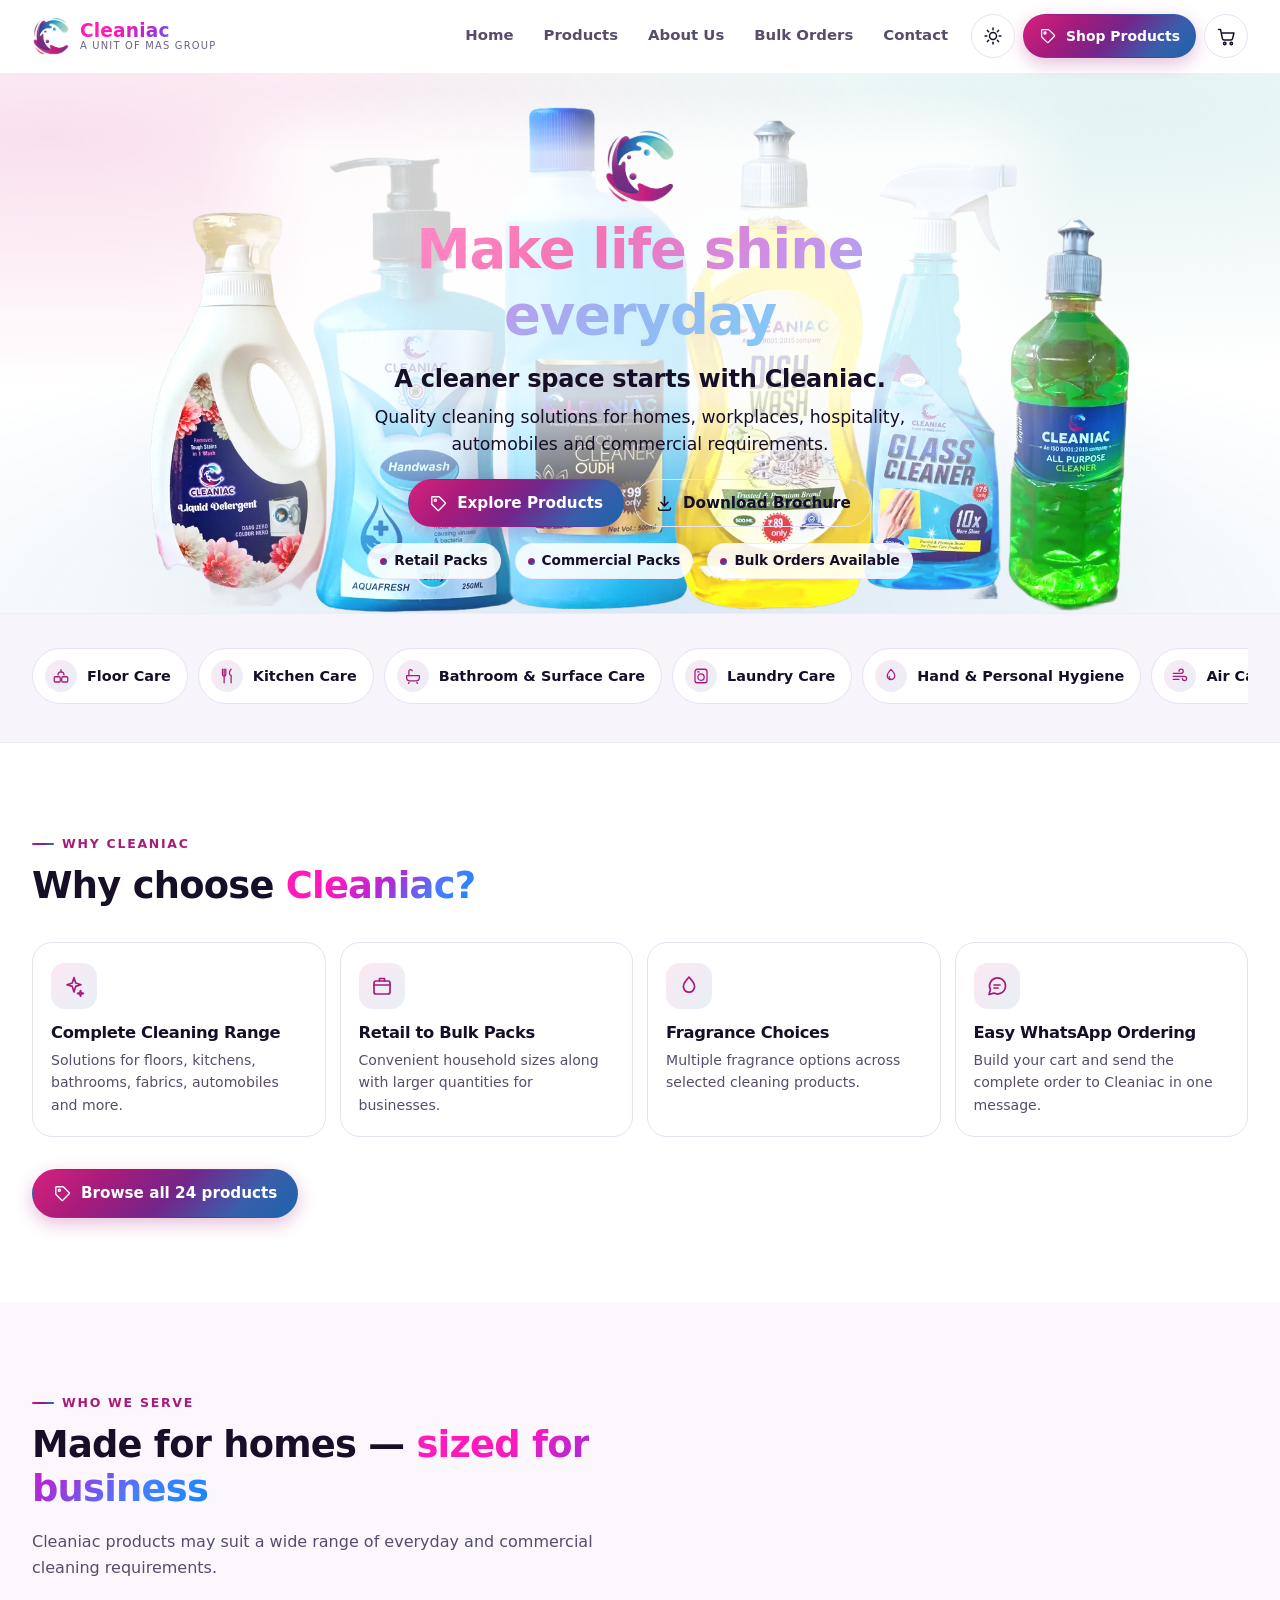
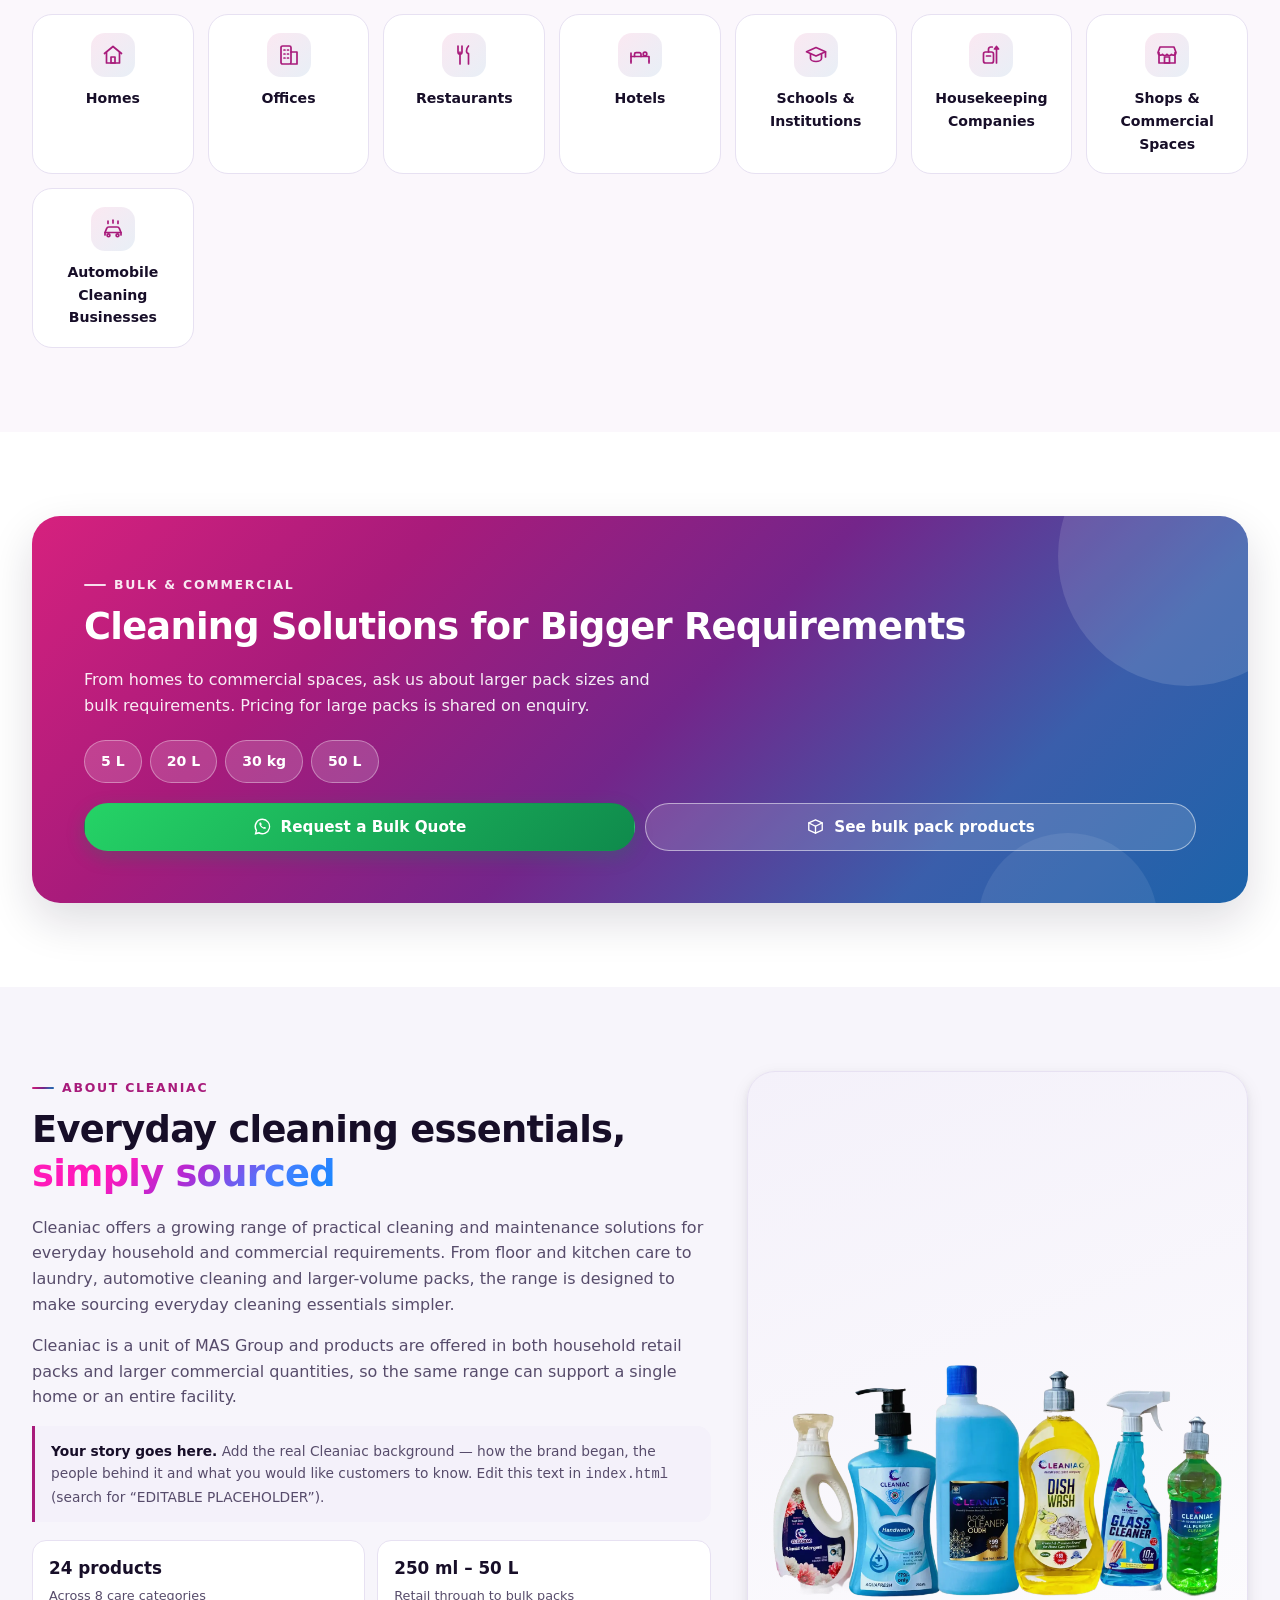
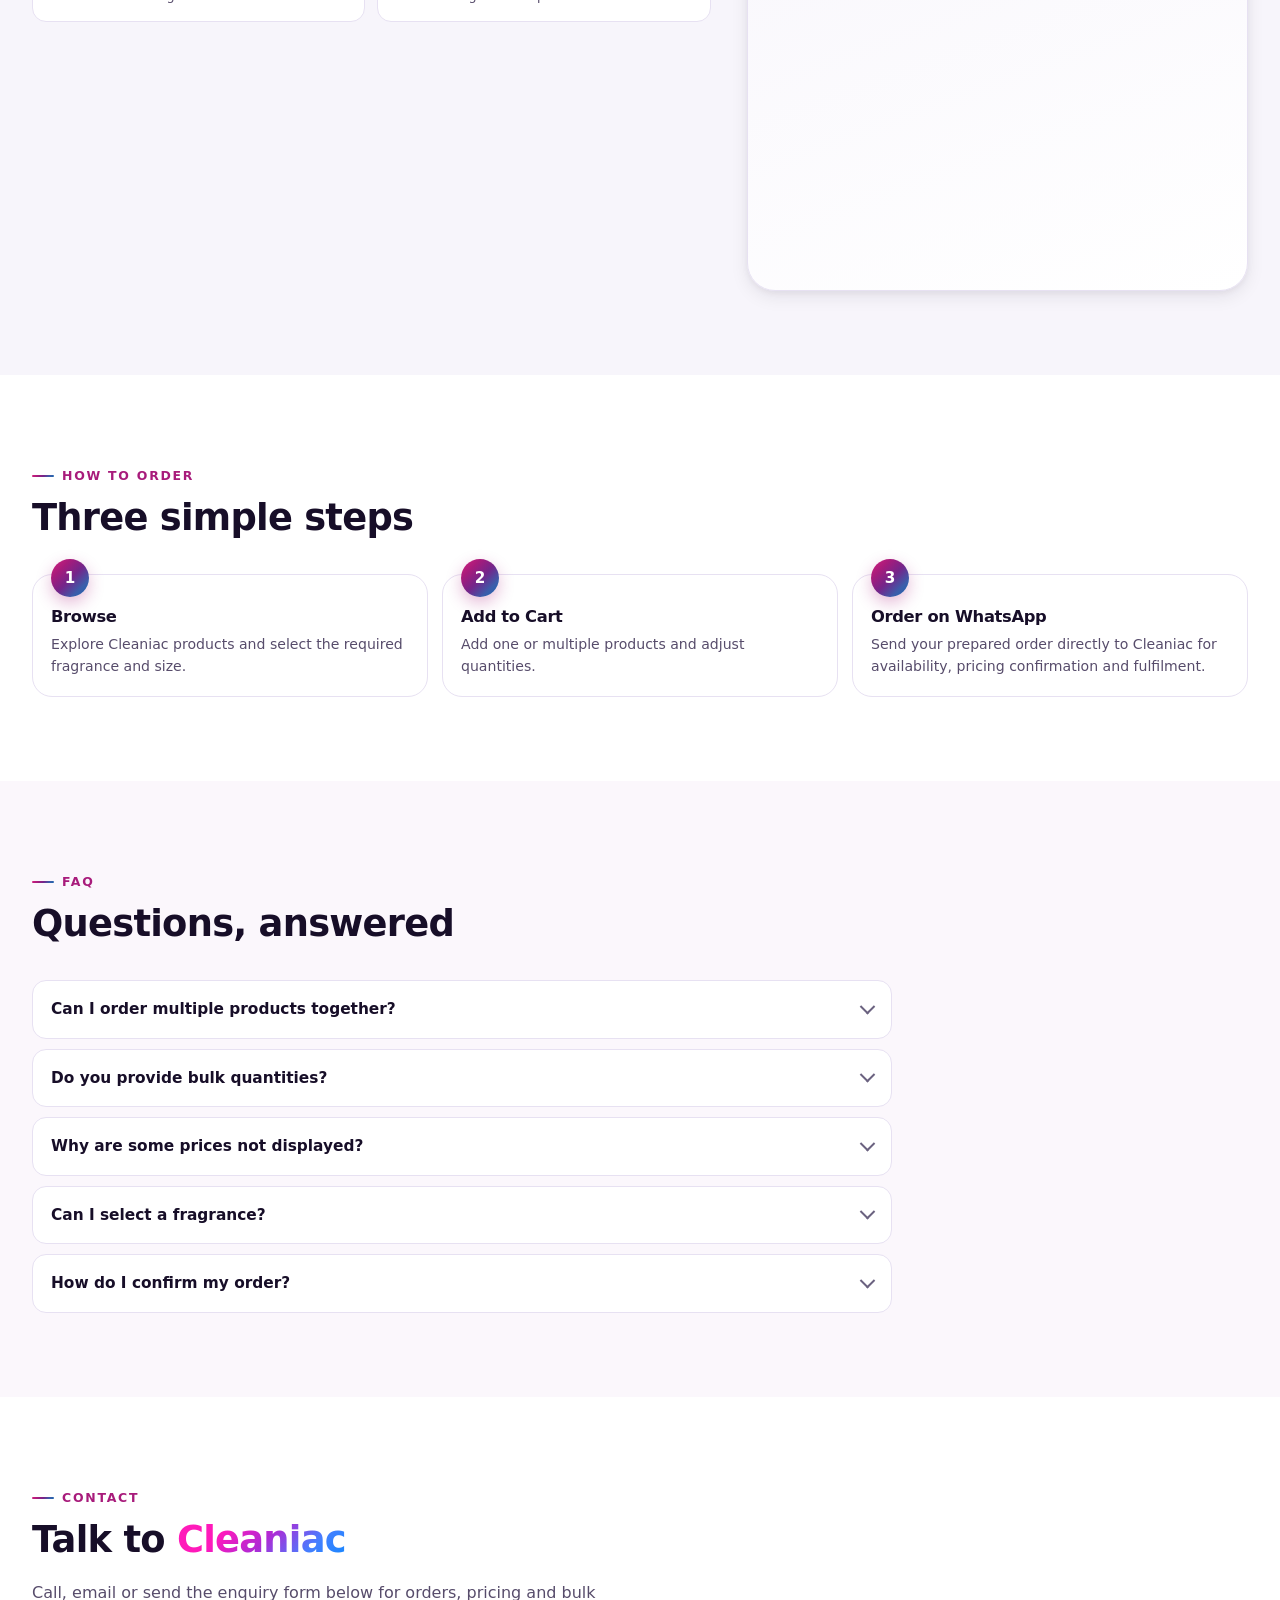
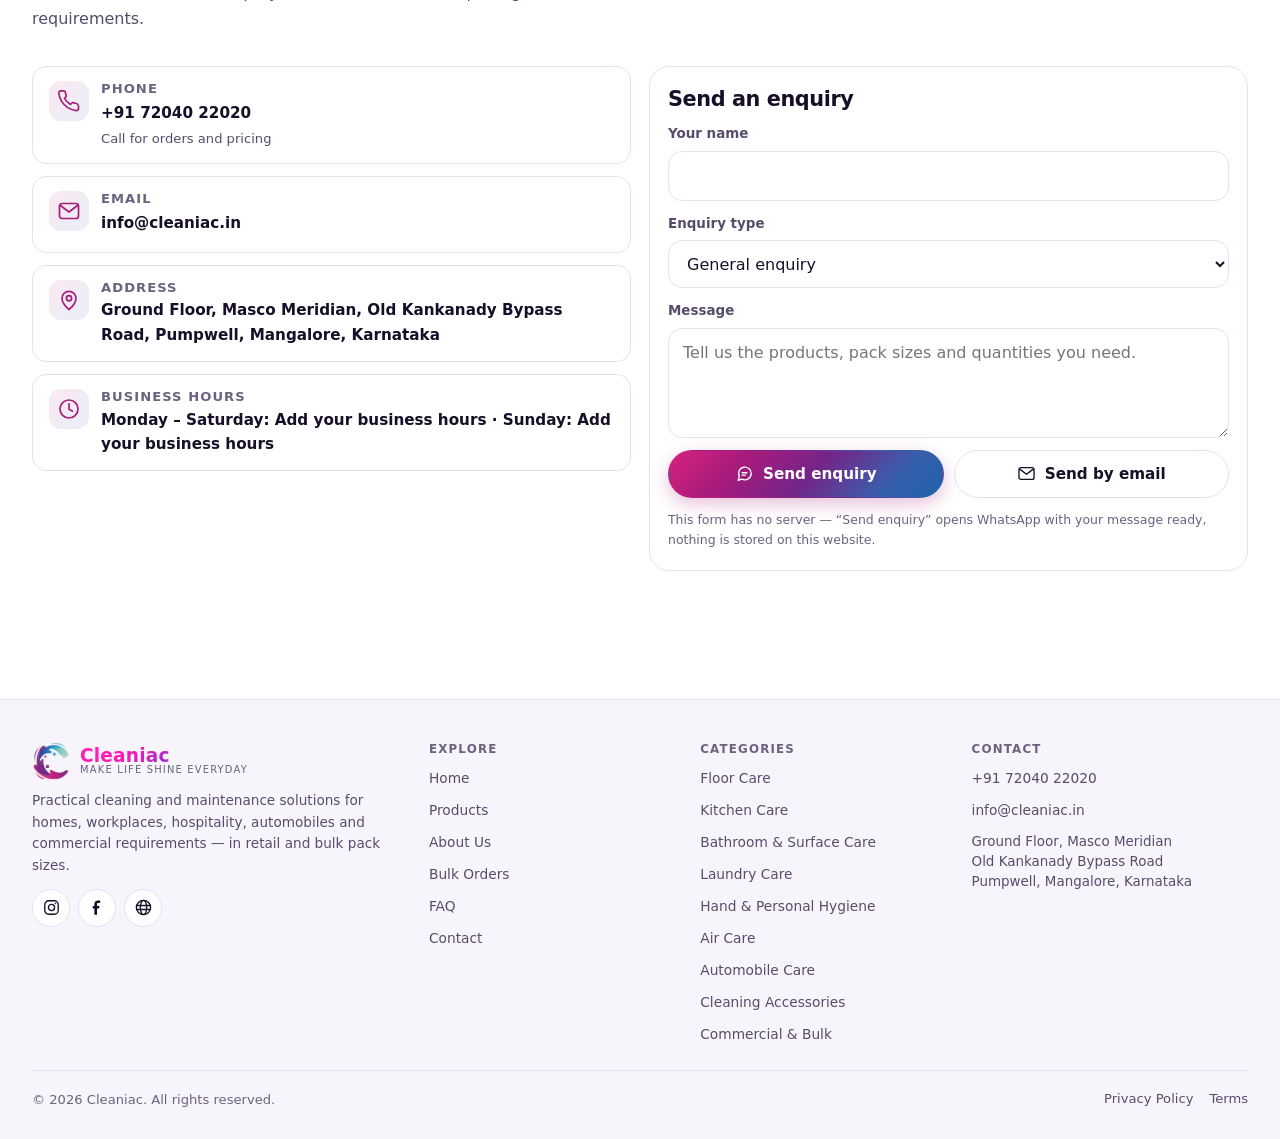
==== index.html @ b4bbffdf "initial changes" ====
<!DOCTYPE html>
<html lang="en">
<head>
<meta charset="UTF-8">
<meta name="viewport" content="width=device-width, initial-scale=1, viewport-fit=cover">
<meta name="theme-color" content="#A81B7B">

<title>Cleaniac | Cleaning Solutions for Home &amp; Commercial Use</title>
<meta name="description" content="Explore Cleaniac cleaning solutions for floors, kitchens, bathrooms, laundry, automobiles and more. Retail and bulk pack sizes available with easy WhatsApp ordering.">

<!-- ⚠️ REPLACE with your live domain once the site is hosted -->
<link rel="canonical" href="https://www.cleaniac.in/">

<meta property="og:type" content="website">
<meta property="og:site_name" content="Cleaniac">
<meta property="og:title" content="Cleaniac | Cleaning Solutions for Home &amp; Commercial Use">
<meta property="og:description" content="Cleaning solutions for floors, kitchens, bathrooms, laundry, automobiles and more. Retail and bulk packs with easy WhatsApp ordering.">
<meta property="og:url" content="https://www.cleaniac.in/">
<meta property="og:image" content="assets/brand/og-cover.jpg">
<meta name="twitter:card" content="summary_large_image">
<meta name="twitter:title" content="Cleaniac | Cleaning Solutions for Home &amp; Commercial Use">
<meta name="twitter:description" content="Retail and bulk cleaning products with easy WhatsApp ordering.">
<meta name="twitter:image" content="assets/brand/og-cover.jpg">

<link rel="icon" href="assets/logo/favicon-32.png" sizes="32x32">
<link rel="apple-touch-icon" href="assets/logo/apple-touch-icon.png">

<link rel="preload" as="image" href="assets/brand/hero-products.webp" fetchpriority="high">
<link rel="stylesheet" href="css/style.css">

<!-- Theme is applied before paint so the page never flashes the wrong colours -->
<script>
  (function () {
    try {
      var t = localStorage.getItem("cleaniac_theme");
      if (t === "dark" || t === "light") document.documentElement.setAttribute("data-theme", t);
    } catch (e) {}
  })();
</script>
</head>

<body>
<a class="skip-link" href="#main">Skip to content</a>

<!-- ==========================================================================
     ICON SPRITE  (also present in products.html — keep the two copies in sync)
     ========================================================================== -->
<svg xmlns="http://www.w3.org/2000/svg" style="position:absolute;width:0;height:0;overflow:hidden" aria-hidden="true" focusable="false">
  <symbol id="ic-search" viewBox="0 0 24 24" fill="none" stroke="currentColor" stroke-width="1.8" stroke-linecap="round"><circle cx="11" cy="11" r="7"/><line x1="16.5" y1="16.5" x2="21" y2="21"/></symbol>
  <symbol id="ic-close" viewBox="0 0 24 24" fill="none" stroke="currentColor" stroke-width="1.9" stroke-linecap="round"><line x1="6" y1="6" x2="18" y2="18"/><line x1="18" y1="6" x2="6" y2="18"/></symbol>
  <symbol id="ic-menu" viewBox="0 0 24 24" fill="none" stroke="currentColor" stroke-width="1.9" stroke-linecap="round"><line x1="4" y1="7" x2="20" y2="7"/><line x1="4" y1="12" x2="20" y2="12"/><line x1="4" y1="17" x2="20" y2="17"/></symbol>
  <symbol id="ic-cart" viewBox="0 0 24 24" fill="none" stroke="currentColor" stroke-width="1.7" stroke-linecap="round" stroke-linejoin="round"><path d="M3 4h2.2l2.1 10.4a2 2 0 0 0 2 1.6h7.6a2 2 0 0 0 2-1.55L20.5 8H6.2"/><circle cx="10" cy="20" r="1.4"/><circle cx="17.5" cy="20" r="1.4"/></symbol>
  <symbol id="ic-wa" viewBox="0 0 24 24" fill="currentColor"><path d="M12 2a10 10 0 0 0-8.55 15.2L2 22.4l5.35-1.4A10 10 0 1 0 12 2Zm0 1.9a8.1 8.1 0 1 1-4.1 15.08l-.32-.19-3.1.81.83-3-.2-.32A8.1 8.1 0 0 1 12 3.9Z"/><path d="M8.87 7.35c.3-.62 1.03-.6 1.33.02l.66 1.36c.19.4.11.86-.2 1.16l-.47.46a8.9 8.9 0 0 0 2.9 2.9l.46-.47c.3-.31.77-.39 1.16-.2l1.36.66c.62.3.64 1.03.02 1.33-.98.48-2.13.5-3.16.05a9.5 9.5 0 0 1-4.62-4.62c-.45-1.03-.43-2.18.05-3.16Z"/></symbol>
  <symbol id="ic-share" viewBox="0 0 24 24" fill="none" stroke="currentColor" stroke-width="1.8" stroke-linecap="round" stroke-linejoin="round"><circle cx="18" cy="5" r="2.6"/><circle cx="6" cy="12" r="2.6"/><circle cx="18" cy="19" r="2.6"/><line x1="8.3" y1="10.8" x2="15.7" y2="6.2"/><line x1="8.3" y1="13.2" x2="15.7" y2="17.8"/></symbol>
  <symbol id="ic-check" viewBox="0 0 24 24" fill="none" stroke="currentColor" stroke-width="2.2" stroke-linecap="round" stroke-linejoin="round"><polyline points="20 6 9 17 4 12"/></symbol>
  <symbol id="ic-plus" viewBox="0 0 24 24" fill="none" stroke="currentColor" stroke-width="2" stroke-linecap="round"><line x1="12" y1="5" x2="12" y2="19"/><line x1="5" y1="12" x2="19" y2="12"/></symbol>
  <symbol id="ic-minus" viewBox="0 0 24 24" fill="none" stroke="currentColor" stroke-width="2" stroke-linecap="round"><line x1="5" y1="12" x2="19" y2="12"/></symbol>
  <symbol id="ic-left" viewBox="0 0 24 24" fill="none" stroke="currentColor" stroke-width="2" stroke-linecap="round" stroke-linejoin="round"><polyline points="15 5 8 12 15 19"/></symbol>
  <symbol id="ic-right" viewBox="0 0 24 24" fill="none" stroke="currentColor" stroke-width="2" stroke-linecap="round" stroke-linejoin="round"><polyline points="9 5 16 12 9 19"/></symbol>
  <symbol id="ic-sun" viewBox="0 0 24 24" fill="none" stroke="currentColor" stroke-width="1.8" stroke-linecap="round"><circle cx="12" cy="12" r="4.2"/><line x1="12" y1="2.5" x2="12" y2="4.6"/><line x1="12" y1="19.4" x2="12" y2="21.5"/><line x1="2.5" y1="12" x2="4.6" y2="12"/><line x1="19.4" y1="12" x2="21.5" y2="12"/><line x1="5.3" y1="5.3" x2="6.8" y2="6.8"/><line x1="17.2" y1="17.2" x2="18.7" y2="18.7"/><line x1="18.7" y1="5.3" x2="17.2" y2="6.8"/><line x1="6.8" y1="17.2" x2="5.3" y2="18.7"/></symbol>
  <symbol id="ic-moon" viewBox="0 0 24 24" fill="none" stroke="currentColor" stroke-width="1.8" stroke-linecap="round" stroke-linejoin="round"><path d="M20.5 13.2A8.6 8.6 0 1 1 10.8 3.5a6.8 6.8 0 0 0 9.7 9.7Z"/></symbol>
  <symbol id="ic-phone" viewBox="0 0 24 24" fill="none" stroke="currentColor" stroke-width="1.7" stroke-linecap="round" stroke-linejoin="round"><path d="M21.5 17v2.6a2 2 0 0 1-2.2 2 19.6 19.6 0 0 1-8.5-3 19.3 19.3 0 0 1-6-6 19.6 19.6 0 0 1-3-8.6 2 2 0 0 1 2-2.2H6.4a2 2 0 0 1 2 1.7c.1.9.35 1.8.7 2.6a2 2 0 0 1-.45 2.1L7.5 9.4a16 16 0 0 0 6 6l1.2-1.15a2 2 0 0 1 2.1-.45c.85.35 1.7.6 2.6.7a2 2 0 0 1 1.7 2Z"/></symbol>
  <symbol id="ic-mail" viewBox="0 0 24 24" fill="none" stroke="currentColor" stroke-width="1.7" stroke-linecap="round" stroke-linejoin="round"><rect x="2.5" y="4.5" width="19" height="15" rx="2.5"/><polyline points="3.5 6.5 12 13 20.5 6.5"/></symbol>
  <symbol id="ic-pin" viewBox="0 0 24 24" fill="none" stroke="currentColor" stroke-width="1.7" stroke-linecap="round" stroke-linejoin="round"><path d="M12 21.5s7-5.6 7-11.2a7 7 0 1 0-14 0c0 5.6 7 11.2 7 11.2Z"/><circle cx="12" cy="10.2" r="2.6"/></symbol>
  <symbol id="ic-clock" viewBox="0 0 24 24" fill="none" stroke="currentColor" stroke-width="1.7" stroke-linecap="round" stroke-linejoin="round"><circle cx="12" cy="12" r="9"/><polyline points="12 6.8 12 12.3 15.6 14.2"/></symbol>
  <symbol id="ic-instagram" viewBox="0 0 24 24" fill="none" stroke="currentColor" stroke-width="1.7"><rect x="3.5" y="3.5" width="17" height="17" rx="5"/><circle cx="12" cy="12" r="3.9"/><circle cx="17.1" cy="6.9" r="1.05" fill="currentColor" stroke="none"/></symbol>
  <symbol id="ic-facebook" viewBox="0 0 24 24" fill="currentColor"><path d="M15.4 3h-2.6A4.7 4.7 0 0 0 8.1 7.7v2.4H6v3.2h2.1V21h3.3v-7.7h2.6l.5-3.2h-3.1V7.7c0-.7.5-1.3 1.2-1.3h2.8Z"/></symbol>
  <symbol id="ic-globe" viewBox="0 0 24 24" fill="none" stroke="currentColor" stroke-width="1.7" stroke-linecap="round"><circle cx="12" cy="12" r="9"/><ellipse cx="12" cy="12" rx="4" ry="9"/><line x1="3.2" y1="9.5" x2="20.8" y2="9.5"/><line x1="3.2" y1="14.5" x2="20.8" y2="14.5"/></symbol>
  <symbol id="ic-download" viewBox="0 0 24 24" fill="none" stroke="currentColor" stroke-width="1.8" stroke-linecap="round" stroke-linejoin="round"><path d="M12 3.5v11"/><polyline points="7.5 10.5 12 15 16.5 10.5"/><path d="M4.5 17.5v1.2a1.8 1.8 0 0 0 1.8 1.8h11.4a1.8 1.8 0 0 0 1.8-1.8v-1.2"/></symbol>

  <!-- category / feature icons -->
  <symbol id="ic-floor" viewBox="0 0 24 24" fill="none" stroke="currentColor" stroke-width="1.7" stroke-linecap="round" stroke-linejoin="round"><rect x="3" y="13" width="8" height="7" rx="1.4"/><rect x="13" y="13" width="8" height="7" rx="1.4"/><path d="M8 10.5a4 4 0 1 1 8 0"/><path d="M12 3.5v3"/></symbol>
  <symbol id="ic-kitchen" viewBox="0 0 24 24" fill="none" stroke="currentColor" stroke-width="1.7" stroke-linecap="round" stroke-linejoin="round"><path d="M6 3v7a2.2 2.2 0 0 0 4.4 0V3"/><line x1="8.2" y1="3" x2="8.2" y2="21"/><path d="M17.5 3c-1.6 1.4-2.3 3.3-2.3 5.4 0 1.6.8 2.6 2.3 2.9V21"/></symbol>
  <symbol id="ic-bath" viewBox="0 0 24 24" fill="none" stroke="currentColor" stroke-width="1.7" stroke-linecap="round" stroke-linejoin="round"><path d="M3.5 11.5h17v2.6a4.4 4.4 0 0 1-4.4 4.4H7.9a4.4 4.4 0 0 1-4.4-4.4Z"/><path d="M6.5 11.5V5.8A2.3 2.3 0 0 1 8.8 3.5c1 0 1.8.6 2.1 1.5"/><line x1="7" y1="20.5" x2="6" y2="21.8"/><line x1="17" y1="20.5" x2="18" y2="21.8"/></symbol>
  <symbol id="ic-laundry" viewBox="0 0 24 24" fill="none" stroke="currentColor" stroke-width="1.7" stroke-linecap="round" stroke-linejoin="round"><rect x="4" y="3" width="16" height="18" rx="3"/><circle cx="12" cy="13.5" r="4.2"/><line x1="7.5" y1="6.6" x2="9.5" y2="6.6"/></symbol>
  <symbol id="ic-hand" viewBox="0 0 24 24" fill="none" stroke="currentColor" stroke-width="1.7" stroke-linecap="round" stroke-linejoin="round"><path d="M12 3.2s5 5.2 5 8.6a5 5 0 1 1-10 0c0-3.4 5-8.6 5-8.6Z"/><path d="M9.6 12.6a2.6 2.6 0 0 0 2 3.3"/></symbol>
  <symbol id="ic-air" viewBox="0 0 24 24" fill="none" stroke="currentColor" stroke-width="1.7" stroke-linecap="round" stroke-linejoin="round"><path d="M3 8.5h10.5a2.8 2.8 0 1 0-2.8-2.8"/><path d="M3 12.5h15a2.8 2.8 0 1 1-2.8 2.8"/><path d="M3 16.5h7.5"/></symbol>
  <symbol id="ic-auto" viewBox="0 0 24 24" fill="none" stroke="currentColor" stroke-width="1.7" stroke-linecap="round" stroke-linejoin="round"><path d="M4 16.5v-3l1.8-4.4A2.5 2.5 0 0 1 8.1 7.5h7.8a2.5 2.5 0 0 1 2.3 1.6L20 13.5v3"/><line x1="4" y1="13.5" x2="20" y2="13.5"/><circle cx="7.5" cy="16.8" r="1.6"/><circle cx="16.5" cy="16.8" r="1.6"/></symbol>
  <symbol id="ic-mop" viewBox="0 0 24 24" fill="none" stroke="currentColor" stroke-width="1.7" stroke-linecap="round" stroke-linejoin="round"><line x1="15.5" y1="3" x2="9.5" y2="13"/><path d="M5 21c-.6-2.4.2-4.9 2-6.6l1.5-1.4 4.6 2.7-.6 2a5.6 5.6 0 0 1-4 3.8Z"/><line x1="8.4" y1="16" x2="6.4" y2="20.4"/><line x1="11" y1="17.5" x2="9.6" y2="21"/></symbol>
  <symbol id="ic-bulk" viewBox="0 0 24 24" fill="none" stroke="currentColor" stroke-width="1.7" stroke-linecap="round" stroke-linejoin="round"><path d="M3.5 7.5 12 3.5l8.5 4v9L12 20.5l-8.5-4Z"/><path d="M3.5 7.5 12 11.7l8.5-4.2"/><line x1="12" y1="11.7" x2="12" y2="20.5"/></symbol>
  <symbol id="ic-drop" viewBox="0 0 24 24" fill="none" stroke="currentColor" stroke-width="1.7" stroke-linecap="round" stroke-linejoin="round"><path d="M12 3.2s5.6 5.8 5.6 9.4a5.6 5.6 0 1 1-11.2 0C6.4 9 12 3.2 12 3.2Z"/></symbol>
  <symbol id="ic-sparkle" viewBox="0 0 24 24" fill="none" stroke="currentColor" stroke-width="1.7" stroke-linecap="round" stroke-linejoin="round"><path d="M12 3.5 13.7 9 19 10.7 13.7 12.4 12 18l-1.7-5.6L5 10.7 10.3 9Z"/><path d="M18.5 16.5 19.2 18.7 21.4 19.4 19.2 20.1 18.5 22.3 17.8 20.1 15.6 19.4 17.8 18.7Z"/></symbol>
  <symbol id="ic-home" viewBox="0 0 24 24" fill="none" stroke="currentColor" stroke-width="1.7" stroke-linecap="round" stroke-linejoin="round"><path d="M3.5 10.5 12 3.5l8.5 7"/><path d="M5.5 9.5V20h13V9.5"/><rect x="10" y="14" width="4" height="6"/></symbol>
  <symbol id="ic-office" viewBox="0 0 24 24" fill="none" stroke="currentColor" stroke-width="1.7" stroke-linecap="round" stroke-linejoin="round"><rect x="4" y="3" width="10" height="18" rx="1.6"/><path d="M14 9h6v12h-6"/><line x1="7" y1="7" x2="8" y2="7"/><line x1="10.5" y1="7" x2="11.5" y2="7"/><line x1="7" y1="11" x2="8" y2="11"/><line x1="10.5" y1="11" x2="11.5" y2="11"/><line x1="7" y1="15" x2="8" y2="15"/><line x1="10.5" y1="15" x2="11.5" y2="15"/></symbol>
  <symbol id="ic-restaurant" viewBox="0 0 24 24" fill="none" stroke="currentColor" stroke-width="1.7" stroke-linecap="round" stroke-linejoin="round"><path d="M6 3v6a2 2 0 0 0 4 0V3"/><line x1="8" y1="9" x2="8" y2="21"/><path d="M16.5 3c-1.4 1.4-2 3-2 5 0 1.5.7 2.4 2 2.7V21"/></symbol>
  <symbol id="ic-hotel" viewBox="0 0 24 24" fill="none" stroke="currentColor" stroke-width="1.7" stroke-linecap="round" stroke-linejoin="round"><path d="M3 18v-8"/><path d="M3 13.5h18V18"/><path d="M21 18v2"/><path d="M3 18v2"/><path d="M6.5 13.5v-2.2a1.6 1.6 0 0 1 1.6-1.6h3.3a1.6 1.6 0 0 1 1.6 1.6v2.2"/><circle cx="17" cy="11" r="1.8"/></symbol>
  <symbol id="ic-school" viewBox="0 0 24 24" fill="none" stroke="currentColor" stroke-width="1.7" stroke-linecap="round" stroke-linejoin="round"><path d="M2.5 8.8 12 4.5l9.5 4.3L12 13Z"/><path d="M6.5 10.8v4.6c0 1.7 2.5 3.1 5.5 3.1s5.5-1.4 5.5-3.1v-4.6"/><line x1="21.5" y1="8.8" x2="21.5" y2="14"/></symbol>
  <symbol id="ic-housekeeping" viewBox="0 0 24 24" fill="none" stroke="currentColor" stroke-width="1.7" stroke-linecap="round" stroke-linejoin="round"><rect x="4.5" y="9" width="10" height="11" rx="2"/><path d="M9.5 9V6.2A2.2 2.2 0 0 1 11.7 4h1.6"/><line x1="7.5" y1="13" x2="11.5" y2="13"/><path d="M17.5 20V6"/><path d="M15.5 6h4l-2-2.5Z"/></symbol>
  <symbol id="ic-shop" viewBox="0 0 24 24" fill="none" stroke="currentColor" stroke-width="1.7" stroke-linecap="round" stroke-linejoin="round"><path d="M4 9.5V20h16V9.5"/><path d="M3 9.5 5 4h14l2 5.5a2.6 2.6 0 0 1-4.5 1.8 2.6 2.6 0 0 1-4.5 0 2.6 2.6 0 0 1-4.5 0A2.6 2.6 0 0 1 3 9.5Z"/><rect x="9.5" y="14" width="5" height="6"/></symbol>
  <symbol id="ic-carwash" viewBox="0 0 24 24" fill="none" stroke="currentColor" stroke-width="1.7" stroke-linecap="round" stroke-linejoin="round"><path d="M4 18v-2.5l1.6-3.8A2.3 2.3 0 0 1 7.8 10h8.4a2.3 2.3 0 0 1 2.2 1.7L20 15.5V18"/><line x1="4" y1="15.5" x2="20" y2="15.5"/><circle cx="7.5" cy="18.3" r="1.4"/><circle cx="16.5" cy="18.3" r="1.4"/><path d="M7 6.5V4"/><path d="M12 6V3.2"/><path d="M17 6.5V4"/></symbol>
  <symbol id="ic-tag" viewBox="0 0 24 24" fill="none" stroke="currentColor" stroke-width="1.7" stroke-linecap="round" stroke-linejoin="round"><path d="M3.5 12.6V4.5a1 1 0 0 1 1-1h8.1a1 1 0 0 1 .7.3l7.2 7.2a1 1 0 0 1 0 1.4l-8.1 8.1a1 1 0 0 1-1.4 0L3.8 13.3a1 1 0 0 1-.3-.7Z"/><circle cx="8" cy="8" r="1.4"/></symbol>
  <symbol id="ic-chat" viewBox="0 0 24 24" fill="none" stroke="currentColor" stroke-width="1.7" stroke-linecap="round" stroke-linejoin="round"><path d="M20.5 12a8 8 0 0 1-11.6 7.1L4 20.5l1.4-4.9A8 8 0 1 1 20.5 12Z"/><line x1="9" y1="11" x2="15" y2="11"/><line x1="9" y1="14" x2="13" y2="14"/></symbol>
  <symbol id="ic-box" viewBox="0 0 24 24" fill="none" stroke="currentColor" stroke-width="1.7" stroke-linecap="round" stroke-linejoin="round"><rect x="4" y="7" width="16" height="13" rx="2"/><path d="M4 11h16"/><path d="M9.5 7V4.5h5V7"/></symbol>
</svg>

<!-- ==========================================================================
     HEADER
     ========================================================================== -->
<header class="site-header" id="siteHeader">
  <div class="wrap header-inner">
    <a class="brand" href="index.html" aria-label="Cleaniac — home">
      <img src="assets/logo/cleaniac-mark.webp" alt="" width="38" height="38">
      <span class="brand-text">
        <span class="brand-name">Cleaniac</span>
        <span class="brand-sub" data-config="parent">A unit of MAS Group</span>
      </span>
    </a>

    <nav class="nav-desktop" aria-label="Main">
      <ul>
        <li><a href="index.html" aria-current="page">Home</a></li>
        <li><a href="products.html">Products</a></li>
        <li><a href="#about">About Us</a></li>
        <li><a href="#bulk">Bulk Orders</a></li>
        <li><a href="#contact">Contact</a></li>
      </ul>
    </nav>

    <div class="header-actions">
      <button class="icon-btn theme-toggle" id="themeToggle" type="button" aria-pressed="false">
        <svg class="icon-moon" width="20" height="20" aria-hidden="true"><use href="#ic-moon"/></svg>
        <svg class="icon-sun" width="20" height="20" aria-hidden="true"><use href="#ic-sun"/></svg>
        <span class="visually-hidden" id="themeToggleLabel">Switch to dark mode</span>
      </button>

      <a class="btn btn--primary btn--sm header-cta" href="products.html">
        <svg width="18" height="18" aria-hidden="true"><use href="#ic-tag"/></svg>
        Shop Products
      </a>

      <button class="icon-btn" id="cartOpen" type="button" aria-label="Open cart">
        <svg width="21" height="21" aria-hidden="true"><use href="#ic-cart"/></svg>
        <span class="cart-count" data-cart-count aria-hidden="true">0</span>
      </button>

      <button class="icon-btn menu-toggle" id="menuToggle" type="button" aria-expanded="false" aria-controls="mobileNav" aria-label="Open menu">
        <svg width="22" height="22" aria-hidden="true"><use href="#ic-menu"/></svg>
      </button>
    </div>
  </div>

  <nav class="nav-mobile" id="mobileNav" aria-label="Mobile">
    <ul>
      <li><a href="index.html">Home</a></li>
      <li><a href="products.html">Products</a></li>
      <li><a href="#about">About Us</a></li>
      <li><a href="#bulk">Bulk Orders</a></li>
      <li><a href="#faq">FAQ</a></li>
      <li><a href="#contact">Contact</a></li>
    </ul>
  </nav>
</header>

<main id="main">

  <!-- ========================================================================
       HERO
       ======================================================================== -->
  <section class="hero" id="home">
    <!-- Decorative product shot — sits behind the hero copy, bottom-anchored -->
    <img class="hero-bg" src="assets/brand/hero-products.webp" alt="" aria-hidden="true"
         width="1588" height="820" fetchpriority="high" decoding="async">

    <div class="wrap hero-inner">
      <div class="hero-copy">
        <img class="hero-logo" src="assets/logo/cleaniac-mark.webp" alt="Cleaniac logo" width="74" height="74">
        <h1><span class="grad-text">Make life shine everyday</span></h1>
        <p class="hero-sub">A cleaner space starts with Cleaniac.</p>
        <p class="hero-lead">Quality cleaning solutions for homes, workplaces, hospitality, automobiles and commercial requirements.</p>

        <div class="hero-cta">
          <a class="btn btn--primary" href="products.html">
            <svg width="19" height="19" aria-hidden="true"><use href="#ic-tag"/></svg>
            Explore Products
          </a>
          <!-- Brochure PDF lives in assets/brochure/ — replace the file to update it -->
          <a class="btn btn--ghost" href="assets/brochure/cleaniac-brochure.pdf" download="Cleaniac-Brochure.pdf">
            <svg width="19" height="19" aria-hidden="true"><use href="#ic-download"/></svg>
            Download Brochure
          </a>
        </div>

        <p class="trust-line">
          <span>Retail Packs</span>
          <span>Commercial Packs</span>
          <span>Bulk Orders Available</span>
        </p>
      </div>
    </div>
  </section>

  <!-- ========================================================================
       QUICK CATEGORY RAIL — every chip opens the products page pre-filtered
       ======================================================================== -->
  <div class="cat-rail-wrap">
    <div class="wrap">
      <h2 class="visually-hidden">Shop by category</h2>
      <div class="cat-rail" id="catRail" data-links="products.html" role="list"><!-- rendered by app.js --></div>
    </div>
  </div>

  <!-- ========================================================================
       WHY CLEANIAC
       ======================================================================== -->
  <section class="section" id="why">
    <div class="wrap">
      <div class="section-head">
        <span class="eyebrow">Why Cleaniac</span>
        <h2>Why choose <span class="grad-text">Cleaniac?</span></h2>
      </div>
      <div class="card-grid card-grid--4">
        <article class="info-card">
          <div class="info-ico"><svg aria-hidden="true"><use href="#ic-sparkle"/></svg></div>
          <h3>Complete Cleaning Range</h3>
          <p>Solutions for floors, kitchens, bathrooms, fabrics, automobiles and more.</p>
        </article>
        <article class="info-card">
          <div class="info-ico"><svg aria-hidden="true"><use href="#ic-box"/></svg></div>
          <h3>Retail to Bulk Packs</h3>
          <p>Convenient household sizes along with larger quantities for businesses.</p>
        </article>
        <article class="info-card">
          <div class="info-ico"><svg aria-hidden="true"><use href="#ic-drop"/></svg></div>
          <h3>Fragrance Choices</h3>
          <p>Multiple fragrance options across selected cleaning products.</p>
        </article>
        <article class="info-card">
          <div class="info-ico"><svg aria-hidden="true"><use href="#ic-chat"/></svg></div>
          <h3>Easy WhatsApp Ordering</h3>
          <p>Build your cart and send the complete order to Cleaniac in one message.</p>
        </article>
      </div>

      <p class="section-cta">
        <a class="btn btn--primary" href="products.html">
          <svg width="19" height="19" aria-hidden="true"><use href="#ic-tag"/></svg>
          Browse all 24 products
        </a>
      </p>
    </div>
  </section>

  <!-- ========================================================================
       WHO WE SERVE
       ======================================================================== -->
  <section class="section section--tint" id="serve">
    <div class="wrap">
      <div class="section-head">
        <span class="eyebrow">Who We Serve</span>
        <h2>Made for homes — <span class="grad-text">sized for business</span></h2>
        <p>Cleaniac products may suit a wide range of everyday and commercial cleaning requirements.</p>
      </div>

      <div class="card-grid card-grid--serve">
        <div class="serve-card"><span class="info-ico"><svg aria-hidden="true"><use href="#ic-home"/></svg></span>Homes</div>
        <div class="serve-card"><span class="info-ico"><svg aria-hidden="true"><use href="#ic-office"/></svg></span>Offices</div>
        <div class="serve-card"><span class="info-ico"><svg aria-hidden="true"><use href="#ic-restaurant"/></svg></span>Restaurants</div>
        <div class="serve-card"><span class="info-ico"><svg aria-hidden="true"><use href="#ic-hotel"/></svg></span>Hotels</div>
        <div class="serve-card"><span class="info-ico"><svg aria-hidden="true"><use href="#ic-school"/></svg></span>Schools &amp; Institutions</div>
        <div class="serve-card"><span class="info-ico"><svg aria-hidden="true"><use href="#ic-housekeeping"/></svg></span>Housekeeping Companies</div>
        <div class="serve-card"><span class="info-ico"><svg aria-hidden="true"><use href="#ic-shop"/></svg></span>Shops &amp; Commercial Spaces</div>
        <div class="serve-card"><span class="info-ico"><svg aria-hidden="true"><use href="#ic-carwash"/></svg></span>Automobile Cleaning Businesses</div>
      </div>
    </div>
  </section>

  <!-- ========================================================================
       BULK ORDERS  — the WhatsApp bulk-quote request lives here
       ======================================================================== -->
  <section class="section" id="bulk">
    <div class="wrap">
      <div class="bulk">
        <span class="eyebrow">Bulk &amp; Commercial</span>
        <h2>Cleaning Solutions for Bigger Requirements</h2>
        <p>From homes to commercial spaces, ask us about larger pack sizes and bulk requirements. Pricing for large packs is shared on enquiry.</p>

        <div class="size-tags" aria-label="Available large pack sizes">
          <span>5 L</span><span>20 L</span><span>30 kg</span><span>50 L</span>
        </div>

        <div class="bulk-actions">
          <a class="btn btn--wa" data-wa="bulk" href="#" target="_blank" rel="noopener">
            <svg width="19" height="19" aria-hidden="true"><use href="#ic-wa"/></svg>
            Request a Bulk Quote
          </a>
          <a class="btn btn--outline" href="products.html?cat=bulk">
            <svg width="19" height="19" aria-hidden="true"><use href="#ic-bulk"/></svg>
            See bulk pack products
          </a>
        </div>
      </div>
    </div>
  </section>

  <!-- ========================================================================
       ABOUT
       ======================================================================== -->
  <section class="section section--soft" id="about">
    <div class="wrap about-grid">
      <div class="about-copy">
        <span class="eyebrow">About Cleaniac</span>
        <h2>Everyday cleaning essentials, <span class="grad-text">simply sourced</span></h2>
        <p>Cleaniac offers a growing range of practical cleaning and maintenance solutions for everyday household and commercial requirements. From floor and kitchen care to laundry, automotive cleaning and larger-volume packs, the range is designed to make sourcing everyday cleaning essentials simpler.</p>
        <p>Cleaniac is a unit of MAS Group and products are offered in both household retail packs and larger commercial quantities, so the same range can support a single home or an entire facility.</p>

        <!-- ⚠️ EDITABLE PLACEHOLDER —————————————————————————————————————————————
             Replace the paragraph below with the real Cleaniac story
             (how the brand started, what you make, how you work).
             Delete this block entirely if it is not needed.
        ————————————————————————————————————————————————————————————————————— -->
        <div class="about-note">
          <strong>Your story goes here.</strong> Add the real Cleaniac background — how the brand began,
          the people behind it and what you would like customers to know. Edit this text in
          <code>index.html</code> (search for “EDITABLE PLACEHOLDER”).
        </div>

        <div class="about-stats">
          <div class="about-stat"><b>24 products</b><span>Across 8 care categories</span></div>
          <div class="about-stat"><b>250 ml – 50 L</b><span>Retail through to bulk packs</span></div>
        </div>
      </div>

      <div class="about-media">
        <img src="assets/brand/hero-products.webp" alt="Cleaniac liquid detergent, hand wash, floor cleaner, dishwash, glass cleaner and all purpose cleaner bottles" loading="lazy" decoding="async" width="1588" height="820">
      </div>
    </div>
  </section>

  <!-- ========================================================================
       HOW TO ORDER
       ======================================================================== -->
  <section class="section" id="how">
    <div class="wrap">
      <div class="section-head">
        <span class="eyebrow">How to Order</span>
        <h2>Three simple steps</h2>
      </div>
      <div class="steps">
        <article class="step">
          <h3>Browse</h3>
          <p>Explore Cleaniac products and select the required fragrance and size.</p>
        </article>
        <article class="step">
          <h3>Add to Cart</h3>
          <p>Add one or multiple products and adjust quantities.</p>
        </article>
        <article class="step">
          <h3>Order on WhatsApp</h3>
          <p>Send your prepared order directly to Cleaniac for availability, pricing confirmation and fulfilment.</p>
        </article>
      </div>
    </div>
  </section>

  <!-- ========================================================================
       FAQ
       ======================================================================== -->
  <section class="section section--tint" id="faq">
    <div class="wrap">
      <div class="section-head">
        <span class="eyebrow">FAQ</span>
        <h2>Questions, answered</h2>
      </div>
      <div class="faq">
        <details>
          <summary>Can I order multiple products together?</summary>
          <div class="faq-body">Yes. Add products to the cart and send the complete order through WhatsApp.</div>
        </details>
        <details>
          <summary>Do you provide bulk quantities?</summary>
          <div class="faq-body">Several Cleaniac products are available in larger pack sizes. Contact Cleaniac for pricing and availability.</div>
        </details>
        <details>
          <summary>Why are some prices not displayed?</summary>
          <div class="faq-body">Pricing for selected large packs and bulk quantities is available on enquiry.</div>
        </details>
        <details>
          <summary>Can I select a fragrance?</summary>
          <div class="faq-body">Products with multiple fragrance options will display the available selections before adding to cart.</div>
        </details>
        <details>
          <summary>How do I confirm my order?</summary>
          <div class="faq-body">Send your cart through WhatsApp. Cleaniac can then confirm pricing, availability and fulfilment details.</div>
        </details>
      </div>
    </div>
  </section>

  <!-- ========================================================================
       CONTACT
       ======================================================================== -->
  <section class="section" id="contact">
    <div class="wrap">
      <div class="section-head">
        <span class="eyebrow">Contact</span>
        <h2>Talk to <span class="grad-text">Cleaniac</span></h2>
        <p>Call, email or send the enquiry form below for orders, pricing and bulk requirements.</p>
      </div>

      <div class="contact-grid">
        <div class="contact-list" id="contactList"><!-- rendered by app.js from js/config.js --></div>

        <!-- No backend: this form either opens WhatsApp or the visitor's email app -->
        <form class="enquiry-form" id="enquiryForm" novalidate>
          <h3 style="margin:0">Send an enquiry</h3>
          <div class="field">
            <label for="enqName">Your name</label>
            <input type="text" id="enqName" name="name" autocomplete="name" required>
          </div>
          <div class="field">
            <label for="enqType">Enquiry type</label>
            <select id="enqType" name="type">
              <option>General enquiry</option>
              <option>Retail order</option>
              <option>Bulk / commercial quote</option>
              <option>Product availability</option>
            </select>
          </div>
          <div class="field">
            <label for="enqMsg">Message</label>
            <textarea id="enqMsg" name="message" placeholder="Tell us the products, pack sizes and quantities you need." required></textarea>
          </div>
          <div class="form-actions">
            <button class="btn btn--primary" type="submit">
              <svg width="19" height="19" aria-hidden="true"><use href="#ic-chat"/></svg>
              Send enquiry
            </button>
            <button class="btn btn--ghost" type="button" id="enqEmail">
              <svg width="19" height="19" aria-hidden="true"><use href="#ic-mail"/></svg>
              Send by email
            </button>
          </div>
          <p class="form-hint">This form has no server — “Send enquiry” opens WhatsApp with your message ready, nothing is stored on this website.</p>
        </form>
      </div>
    </div>
  </section>
</main>

<!-- ==========================================================================
     FOOTER
     ========================================================================== -->
<footer class="site-footer">
  <div class="wrap">
    <div class="footer-grid">
      <div class="footer-brand">
        <a class="brand" href="index.html">
          <img src="assets/logo/cleaniac-mark.webp" alt="" width="34" height="34" loading="lazy">
          <span class="brand-text">
            <span class="brand-name">Cleaniac</span>
            <span class="brand-sub">Make life shine everyday</span>
          </span>
        </a>
        <p>Practical cleaning and maintenance solutions for homes, workplaces, hospitality, automobiles and commercial requirements — in retail and bulk pack sizes.</p>
        <div class="social-row" id="socialRow"><!-- rendered by app.js --></div>
      </div>

      <div class="footer-col">
        <h3>Explore</h3>
        <ul>
          <li><a href="index.html">Home</a></li>
          <li><a href="products.html">Products</a></li>
          <li><a href="#about">About Us</a></li>
          <li><a href="#bulk">Bulk Orders</a></li>
          <li><a href="#faq">FAQ</a></li>
          <li><a href="#contact">Contact</a></li>
        </ul>
      </div>

      <div class="footer-col" id="footerCategoriesCol">
        <h3>Categories</h3>
        <ul id="footerCategories" data-links="products.html"><!-- rendered by app.js --></ul>
      </div>

      <div class="footer-col" id="footerContactCol">
        <h3>Contact</h3>
        <ul id="footerContact"><!-- rendered by app.js --></ul>
      </div>
    </div>

    <div class="footer-bottom">
      <span>© <span id="year">2026</span> Cleaniac. All rights reserved.</span>
      <nav aria-label="Legal">
        <!-- ⚠️ PLACEHOLDER pages — create privacy.html / terms.html when ready -->
        <a href="#" onclick="return false" title="Add your privacy policy page">Privacy Policy</a>
        <a href="#" onclick="return false" title="Add your terms page">Terms</a>
      </nav>
    </div>
  </div>
</footer>

<!-- ==========================================================================
     CART DRAWER (shared by both pages)
     ========================================================================== -->
<dialog class="drawer" id="cartDialog" aria-labelledby="cartTitle">
  <div class="drawer-panel">
    <div class="drawer-head">
      <h2 id="cartTitle">Your Cleaniac Cart</h2>
      <button class="icon-btn" type="button" id="cartClose" aria-label="Close cart">
        <svg width="19" height="19" aria-hidden="true"><use href="#ic-close"/></svg>
      </button>
    </div>
    <div class="drawer-body" id="cartBody"></div>
    <div class="drawer-foot" id="cartFoot"></div>
  </div>
</dialog>

<div class="toast-region" id="toastRegion" role="status" aria-live="polite"></div>

<nav class="mobile-bar" aria-label="Quick actions">
  <a href="index.html" class="is-current">
    <svg aria-hidden="true"><use href="#ic-home"/></svg>
    Home
  </a>
  <a href="products.html">
    <svg aria-hidden="true"><use href="#ic-tag"/></svg>
    Products
  </a>
  <button type="button" id="cartOpenMobile">
    <svg aria-hidden="true"><use href="#ic-cart"/></svg>
    Cart
    <span class="cart-count" data-cart-count aria-hidden="true">0</span>
  </button>
</nav>

<!-- Structured data — only factual, supplied business information -->
<script type="application/ld+json" id="ldOrg"></script>

<script src="js/config.js"></script>
<script src="js/products.js"></script>
<script src="js/app.js"></script>
</body>
</html>
---- css/style.css ----
/* ============================================================================
   CLEANIAC — STYLESHEET
   Mobile-first. Colours are derived from the Cleaniac logo.
   Light + dark themes are driven by the CSS variables in section 1.
   ========================================================================== */

/* ---------------------------------------------------------------------------
   1. DESIGN TOKENS
   --------------------------------------------------------------------------- */
:root {
  /* Brand colours sampled from the logo */
  --pink:      #D6217E;
  --magenta:   #A81B7B;
  --purple:    #74258A;
  --violet:    #5E2E97;
  --indigo:    #3A5EAB;
  --blue:      #1C63AA;
  --teal:      #6FC4BE;
  --whatsapp:  #25D366;
  --whatsapp-dark: #0F8A4C;

  --grad-brand: linear-gradient(135deg, var(--pink) 0%, var(--magenta) 26%, var(--purple) 52%, var(--indigo) 78%, var(--blue) 100%);
  --grad-soft:  linear-gradient(135deg, rgba(214,33,126,.10), rgba(28,99,170,.10));

  /* Light theme surfaces */
  --bg:        #FFFFFF;
  --bg-soft:   #F7F5FB;
  --bg-tint:   #FBF7FC;
  --surface:   #FFFFFF;
  --surface-2: #F4F1FA;
  --line:      #E7E1F2;
  --line-soft: #F0ECF7;

  --ink:       #170E28;
  --ink-2:     #574C6B;
  --ink-3:     #6B6280;
  --on-brand:  #FFFFFF;
  --brand-ink: #A81B7B;          /* brand colour that is safe on light bg  */
  --focus:     #1C63AA;

  --shadow-sm: 0 1px 2px rgba(23,14,40,.06), 0 2px 8px rgba(23,14,40,.05);
  --shadow-md: 0 6px 18px rgba(23,14,40,.08), 0 2px 6px rgba(23,14,40,.05);
  --shadow-lg: 0 18px 45px rgba(23,14,40,.14);

  --r-sm: 10px;
  --r-md: 14px;
  --r-lg: 20px;
  --r-xl: 28px;

  --wrap: 1280px;
  --gutter: 18px;
  --header-h: 64px;
  --bottombar-h: 62px;

  --ease: cubic-bezier(.2,.7,.3,1);
  --t-fast: .16s var(--ease);
  --t: .28s var(--ease);

  color-scheme: light;
}

/* Dark theme — system preference (unless the visitor forced light) */
@media (prefers-color-scheme: dark) {
  :root:not([data-theme="light"]) {
    --bg:        #100A1B;
    --bg-soft:   #150E23;
    --bg-tint:   #17102A;
    --surface:   #1B1330;
    --surface-2: #241A3D;
    --line:      #33264F;
    --line-soft: #291E42;

    --ink:       #F5F1FB;
    --ink-2:     #BFB4D2;
    --ink-3:     #9A8FB0;
    --brand-ink: #F573B4;
    --focus:     #8FB6F0;

    --shadow-sm: 0 1px 2px rgba(0,0,0,.4);
    --shadow-md: 0 8px 22px rgba(0,0,0,.45);
    --shadow-lg: 0 22px 50px rgba(0,0,0,.55);
    --grad-soft: linear-gradient(135deg, rgba(214,33,126,.22), rgba(28,99,170,.22));

    color-scheme: dark;
  }
}

/* Dark theme — explicitly chosen with the toggle */
:root[data-theme="dark"] {
  --bg:        #100A1B;
  --bg-soft:   #150E23;
  --bg-tint:   #17102A;
  --surface:   #1B1330;
  --surface-2: #241A3D;
  --line:      #33264F;
  --line-soft: #291E42;

  --ink:       #F5F1FB;
  --ink-2:     #BFB4D2;
  --ink-3:     #9A8FB0;
  --brand-ink: #F573B4;
  --focus:     #8FB6F0;

  --shadow-sm: 0 1px 2px rgba(0,0,0,.4);
  --shadow-md: 0 8px 22px rgba(0,0,0,.45);
  --shadow-lg: 0 22px 50px rgba(0,0,0,.55);
  --grad-soft: linear-gradient(135deg, rgba(214,33,126,.22), rgba(28,99,170,.22));

  color-scheme: dark;
}

/* No colour cross-fade while the light/dark switch is being flipped */
.theme-switching, .theme-switching *, .theme-switching *::before, .theme-switching *::after {
  transition: none !important;
}

/* ---------------------------------------------------------------------------
   2. RESET & BASE
   --------------------------------------------------------------------------- */
*, *::before, *::after { box-sizing: border-box; }

html {
  -webkit-text-size-adjust: 100%;
  scroll-behavior: smooth;
  scroll-padding-top: calc(var(--header-h) + 12px);
}

body {
  margin: 0;
  background: var(--bg);
  color: var(--ink);
  font-family: "Segoe UI", system-ui, -apple-system, "Helvetica Neue", Arial, sans-serif;
  font-size: 16px;
  line-height: 1.6;
  overflow-x: hidden;
  -webkit-font-smoothing: antialiased;
}

body.no-scroll { overflow: hidden; }

img { max-width: 100%; display: block; }
button, input, select, textarea { font: inherit; color: inherit; }
button { cursor: pointer; }
a { color: var(--brand-ink); text-decoration: none; }
a:hover { text-decoration: underline; }

h1, h2, h3, h4 { line-height: 1.2; margin: 0 0 .5em; letter-spacing: -.02em; font-weight: 700; }
h1 { font-size: clamp(1.85rem, 6.2vw, 3.4rem); }
h2 { font-size: clamp(1.45rem, 4.4vw, 2.3rem); }
h3 { font-size: clamp(1.05rem, 2.6vw, 1.3rem); }
p  { margin: 0 0 1em; }

:focus-visible {
  outline: 3px solid var(--focus);
  outline-offset: 2px;
  border-radius: 6px;
}

::selection { background: rgba(214,33,126,.22); }

.visually-hidden {
  position: absolute !important; width: 1px; height: 1px;
  padding: 0; margin: -1px; overflow: hidden;
  clip: rect(0 0 0 0); clip-path: inset(50%); white-space: nowrap;
}

.skip-link {
  position: absolute; left: 12px; top: -80px; z-index: 200;
  background: var(--surface); color: var(--ink);
  padding: 12px 18px; border-radius: var(--r-sm); box-shadow: var(--shadow-md);
  transition: top var(--t);
}
.skip-link:focus { top: 12px; }

/* ---------------------------------------------------------------------------
   3. LAYOUT HELPERS
   --------------------------------------------------------------------------- */
.wrap {
  width: 100%;
  max-width: var(--wrap);
  margin-inline: auto;
  padding-inline: var(--gutter);
}

.section { padding: clamp(42px, 8vw, 84px) 0; }
.section--soft { background: var(--bg-soft); }
.section--tint { background: var(--bg-tint); }
.section--flush { padding-top: clamp(18px, 3vw, 26px); }
.section-cta { margin: clamp(22px, 4vw, 32px) 0 0; }

/* products.html page heading */
.page-head {
  padding: clamp(22px, 5vw, 44px) 0 clamp(14px, 3vw, 22px);
  background:
    radial-gradient(100% 90% at 90% 0%, rgba(111,196,190,.16), transparent 60%),
    radial-gradient(90% 80% at 0% 0%, rgba(214,33,126,.12), transparent 60%),
    var(--bg);
}
.page-head h1 { font-size: clamp(1.6rem, 5vw, 2.6rem); margin-bottom: .35em; }
.page-head p { color: var(--ink-2); max-width: 58ch; margin: 0; }
.crumbs { display: flex; gap: 8px; align-items: center; font-size: .82rem; color: var(--ink-3); margin-bottom: 12px; }
.crumbs a { color: var(--ink-2); }
.crumbs span[aria-current] { color: var(--ink); font-weight: 600; }

.section-head { margin-bottom: clamp(20px, 4vw, 34px); max-width: 62ch; }
.section-head p { color: var(--ink-2); margin-bottom: 0; }

.eyebrow {
  display: inline-flex; align-items: center; gap: 8px;
  font-size: .78rem; font-weight: 700; letter-spacing: .14em; text-transform: uppercase;
  color: var(--brand-ink); margin-bottom: 10px;
}
.eyebrow::before {
  content: ""; width: 22px; height: 2px; border-radius: 2px; background: var(--grad-brand);
}

.grad-text {
  background: var(--grad-brand);
  -webkit-background-clip: text; background-clip: text;
  color: transparent;
}
:root[data-theme="dark"] .grad-text,
:root:not([data-theme="light"]) .grad-text { filter: saturate(1.25) brightness(1.35); }

.muted { color: var(--ink-2); }

/* ---------------------------------------------------------------------------
   4. BUTTONS, CHIPS, BADGES
   --------------------------------------------------------------------------- */
.btn {
  --btn-bg: var(--surface);
  --btn-fg: var(--ink);
  display: inline-flex; align-items: center; justify-content: center; gap: 9px;
  min-height: 48px; padding: 11px 20px;
  border: 1px solid var(--line); border-radius: 999px;
  background: var(--btn-bg); color: var(--btn-fg);
  font-weight: 600; font-size: .95rem; text-align: center; text-decoration: none;
  transition: transform var(--t-fast), box-shadow var(--t), background var(--t), border-color var(--t), filter var(--t);
  -webkit-tap-highlight-color: transparent;
}
.btn:hover { text-decoration: none; }
.btn:active { transform: scale(.97); }
.btn svg { flex: 0 0 auto; }

.btn--primary {
  --btn-fg: var(--on-brand);
  background: var(--grad-brand);
  border-color: transparent;
  box-shadow: 0 6px 18px rgba(168,27,123,.28);
}
.btn--primary:hover { filter: brightness(1.06); box-shadow: 0 10px 26px rgba(168,27,123,.34); }

.btn--wa {
  --btn-fg: #FFFFFF;
  background: linear-gradient(135deg, var(--whatsapp) 0%, var(--whatsapp-dark) 100%);
  border-color: transparent;
  box-shadow: 0 6px 18px rgba(15,138,76,.28);
}
.btn--wa:hover { filter: brightness(1.06); }

.btn--ghost { background: transparent; }
.btn--ghost:hover { background: var(--surface-2); border-color: var(--ink-3); }

.btn--soft { background: var(--surface-2); border-color: transparent; }
.btn--soft:hover { border-color: var(--line); }

.btn--sm { min-height: 44px; padding: 8px 15px; font-size: .87rem; }
.btn--block { width: 100%; }
.btn--link {
  min-height: 32px; padding: 4px 10px; border: 0; background: none;
  color: var(--ink-2); text-decoration: underline; font-size: .85rem;
  justify-self: center; width: auto;
}
.btn--link:hover { color: var(--brand-ink); }

.chip {
  display: inline-flex; align-items: center; gap: 7px;
  min-height: 42px; padding: 8px 16px;
  border: 1px solid var(--line); border-radius: 999px;
  background: var(--surface); color: var(--ink-2);
  font-size: .9rem; font-weight: 600; white-space: nowrap;
  transition: color var(--t-fast), border-color var(--t-fast), background var(--t-fast), transform var(--t-fast);
}
.chip:hover { color: var(--ink); border-color: var(--brand-ink); }
.chip:active { transform: scale(.97); }
.chip[aria-pressed="true"], .chip.is-active {
  background: var(--grad-brand); color: var(--on-brand); border-color: transparent;
  box-shadow: 0 4px 14px rgba(168,27,123,.28);
}

.badge {
  display: inline-flex; align-items: center; gap: 5px;
  padding: 3px 9px; border-radius: 999px;
  font-size: .7rem; font-weight: 700; letter-spacing: .02em;
  background: var(--surface-2); color: var(--ink-2);
  border: 1px solid var(--line-soft);
}
.badge--bulk { background: rgba(28,99,170,.12); color: var(--blue); border-color: rgba(28,99,170,.22); }
:root[data-theme="dark"] .badge--bulk,
:root:not([data-theme="light"]) .badge--bulk { color: #93BEF3; }
.badge--sizes { background: rgba(214,33,126,.10); color: var(--brand-ink); border-color: rgba(214,33,126,.20); }

/* ---------------------------------------------------------------------------
   5. HEADER & NAVIGATION
   --------------------------------------------------------------------------- */
.site-header {
  position: sticky; top: 0; z-index: 60;
  background: var(--bg);                                   /* fallback */
  background: color-mix(in srgb, var(--bg) 86%, transparent);
  -webkit-backdrop-filter: saturate(180%) blur(14px);
  backdrop-filter: saturate(180%) blur(14px);
  border-bottom: 1px solid transparent;
  transition: border-color var(--t), box-shadow var(--t), background var(--t);
}
.site-header.is-scrolled {
  border-bottom-color: var(--line);
  box-shadow: var(--shadow-sm);
  background: color-mix(in srgb, var(--bg) 94%, transparent);
}

.header-inner {
  display: flex; align-items: center; gap: 10px;
  min-height: var(--header-h);
}

.brand { display: inline-flex; align-items: center; gap: 10px; margin-right: auto; text-decoration: none; }
.brand:hover { text-decoration: none; }
.brand img { width: 38px; height: 38px; object-fit: contain; }
.brand-text { display: flex; flex-direction: column; line-height: 1.05; }
.brand-name {
  font-size: 1.16rem; font-weight: 800; letter-spacing: .01em;
  background: var(--grad-brand); -webkit-background-clip: text; background-clip: text; color: transparent;
}
:root[data-theme="dark"] .brand-name,
:root:not([data-theme="light"]) .brand-name { filter: saturate(1.2) brightness(1.35); }
.brand-sub { font-size: .62rem; letter-spacing: .12em; text-transform: uppercase; color: var(--ink-3); }

.nav-desktop { display: none; }
.nav-desktop ul { display: flex; align-items: center; gap: 4px; list-style: none; margin: 0; padding: 0; }
.nav-desktop a {
  display: block; padding: 9px 13px; border-radius: 999px;
  color: var(--ink-2); font-weight: 600; font-size: .93rem; text-decoration: none;
  transition: color var(--t-fast), background var(--t-fast);
}
.nav-desktop a:hover, .nav-desktop a:focus-visible { color: var(--ink); background: var(--surface-2); text-decoration: none; }

.header-actions { display: flex; align-items: center; gap: 8px; }

.icon-btn {
  position: relative;
  display: inline-flex; align-items: center; justify-content: center;
  width: 44px; height: 44px; padding: 0;
  border: 1px solid var(--line); border-radius: 50%;
  background: var(--surface); color: var(--ink);
  transition: background var(--t-fast), border-color var(--t-fast), transform var(--t-fast);
}
.icon-btn:hover { background: var(--surface-2); border-color: var(--ink-3); }
.icon-btn:active { transform: scale(.94); }

.cart-count {
  position: absolute; top: -4px; right: -4px;
  min-width: 21px; height: 21px; padding: 0 5px;
  display: none; align-items: center; justify-content: center;
  border-radius: 999px; background: var(--grad-brand); color: #fff;
  font-size: .7rem; font-weight: 800; line-height: 1;
  border: 2px solid var(--bg);
}
.cart-count.is-visible { display: inline-flex; }
.cart-count.bump { animation: bump .4s var(--ease); }
@keyframes bump { 0%{transform:scale(1)} 35%{transform:scale(1.35)} 100%{transform:scale(1)} }

.theme-toggle .icon-sun { display: none; }
:root[data-theme="dark"] .theme-toggle .icon-sun,
:root:not([data-theme="light"]) .theme-toggle .icon-sun { display: block; }
:root[data-theme="dark"] .theme-toggle .icon-moon,
:root:not([data-theme="light"]) .theme-toggle .icon-moon { display: none; }
@media (prefers-color-scheme: dark) {
  :root:not([data-theme="dark"]):not([data-theme="light"]) .theme-toggle .icon-sun { display: block; }
  :root:not([data-theme="dark"]):not([data-theme="light"]) .theme-toggle .icon-moon { display: none; }
}
:root[data-theme="light"] .theme-toggle .icon-sun { display: none; }
:root[data-theme="light"] .theme-toggle .icon-moon { display: block; }

.header-cta { display: none; }

/* Mobile menu panel */
.nav-mobile {
  position: fixed; inset: var(--header-h) 0 auto 0; z-index: 55;
  background: var(--bg);
  border-bottom: 1px solid var(--line);
  box-shadow: var(--shadow-lg);
  transform: translateY(-12px); opacity: 0; visibility: hidden;
  transition: transform var(--t), opacity var(--t), visibility var(--t);
  max-height: calc(100dvh - var(--header-h)); overflow-y: auto;
}
.nav-mobile.is-open { transform: translateY(0); opacity: 1; visibility: visible; }
/* 10px of bottom padding keeps the last link clear of the panel edge */
.nav-mobile ul { list-style: none; margin: 0; padding: 10px var(--gutter); }
.nav-mobile a {
  display: flex; align-items: center; justify-content: space-between;
  padding: 14px 4px; border-bottom: 1px solid var(--line-soft);
  color: var(--ink); font-weight: 600; text-decoration: none;
}
.nav-mobile a:hover { color: var(--brand-ink); }

/* ---------------------------------------------------------------------------
   6. HERO
   --------------------------------------------------------------------------- */
.hero {
  /* Width of the product strip. It keeps the shot's own 1588x820 proportions,
     so there is never any letterbox dead space above or below the bottles. */
  --hero-strip-w: min(100%, 980px);
  --hero-tail: clamp(22px, 3vw, 34px);        /* breathing room under the copy */
  --hero-bg-o: .82;                           /* light theme — dark override below */

  position: relative; overflow: hidden; isolation: isolate;
  display: flex; flex-direction: column; justify-content: flex-end;
  padding: clamp(20px, 3.2vw, 40px) 0 var(--hero-tail);
  /* Just tall enough for the strip; any slack lands ABOVE the copy (behind the
     bottles), never as a gap under the trust line. 100vw here is only ever a
     hair wider than the hero, so it can never cause horizontal overflow. */
  min-height: calc(min(100vw, 980px) / 1.9366 + var(--hero-tail));
  background:
    radial-gradient(120% 90% at 88% 6%, rgba(111,196,190,.20), transparent 55%),
    radial-gradient(110% 80% at 4% 12%, rgba(214,33,126,.14), transparent 58%),
    radial-gradient(120% 90% at 50% 100%, rgba(28,99,170,.12), transparent 60%),
    var(--bg);
}
/* Dark mode needs MORE of the shot, not less: the cut-out is mostly pale,
   translucent plastic, so any dimming on the near-black ground crushes it. */
:root[data-theme="dark"] .hero,
:root:not([data-theme="light"]) .hero { --hero-bg-o: .95; }

/* A soft pool of light under the bottles in dark mode so the silhouettes
   separate from the black ground. Sits BEHIND the shot (z-index -1). */
.hero::before {
  content: ""; position: absolute; z-index: -1; inset-inline: 0; bottom: 0; height: 88%;
  pointer-events: none;
}
:root[data-theme="dark"] .hero::before,
:root:not([data-theme="light"]) .hero::before {
  background: radial-gradient(62% 66% at 50% 78%, rgba(160,205,245,.22), transparent 72%);
}

/* The product shot as a true backdrop: a bottom-anchored strip at the image's
   own aspect ratio (no `cover` crop, no `contain` letterboxing), with the logo,
   headline, lead and buttons composited on top of it. */
.hero-bg {
  position: absolute; z-index: 0; bottom: 0; left: 0; right: 0;
  width: var(--hero-strip-w); height: auto;
  aspect-ratio: 1588 / 820;
  margin-inline: auto;                        /* centres it without a transform */
  object-fit: contain;
  opacity: var(--hero-bg-o);
  pointer-events: none; user-select: none;
  animation: hero-bg-in 1.1s var(--ease) both;
}
:root[data-theme="dark"] .hero-bg,
:root:not([data-theme="light"]) .hero-bg { filter: brightness(1.12) saturate(1.1); }

.hero::after {
  content: ""; position: absolute; z-index: 1; inset-inline: -10%; bottom: -70px; height: 160px;
  background: radial-gradient(60% 100% at 50% 0%, rgba(255,255,255,.55), transparent 70%);
  pointer-events: none;
}
:root[data-theme="dark"] .hero::after,
:root:not([data-theme="light"]) .hero::after { display: none; }

@keyframes hero-bg-in {
  from { opacity: 0; transform: translateY(22px) scale(1.03); }
  to   { opacity: var(--hero-bg-o); transform: none; }
}
@keyframes hero-copy-in {
  from { opacity: 0; transform: translateY(14px); }
  to   { opacity: 1; transform: none; }
}

/* The headline now sits on the product shot, so the standard brand gradient no
   longer clears 4.5:1 on its own (the pink stop tops out at 4.8:1 even on pure
   white, and the dark-mode purple at 3.8:1). These hero-only variants of the
   same gradient keep the brand ramp but land safely on the composited backdrop.
   Every other .grad-text on the site is untouched. */
.hero .grad-text {
  --grad-brand: linear-gradient(135deg, #B81870 0%, #97176D 26%, #6B2280 52%, #33538F 78%, #1A5C99 100%);
}
:root[data-theme="dark"] .hero .grad-text,
:root:not([data-theme="light"]) .hero .grad-text {
  --grad-brand: linear-gradient(135deg, #FF8AC5 0%, #F573B4 26%, #C992EB 52%, #96B7F2 78%, #84C9F6 100%);
  filter: none;
}

/* Single centred column — the copy sits in front of the shot at every width */
.hero-inner {
  position: relative; z-index: 2;
  max-width: 780px;
  animation: hero-copy-in .6s var(--ease) both;
}

/* Localised halo: a soft pool of the page background directly behind the copy
   only, so the text lifts off the bottles without dimming the whole photo.
   Built from --bg, so it reads correctly in light and dark. */
.hero-inner::before {
  content: ""; position: absolute; z-index: -1; inset: -9% -7%;
  pointer-events: none;
  /* A soft-edged band rather than an ellipse: an ellipse thins out exactly where
     the headline sits (top of the block). Vertical gradient + horizontal mask
     gives an even pool across the copy that dissolves on all four sides. */
  background: linear-gradient(to bottom,
    transparent 0%,
    color-mix(in srgb, var(--bg) 80%, transparent) 12%,
    color-mix(in srgb, var(--bg) 80%, transparent) 58%,
    color-mix(in srgb, var(--bg) 30%, transparent) 78%,
    transparent 100%);
  -webkit-mask-image: linear-gradient(to right, transparent 0%, #000 13%, #000 87%, transparent 100%);
          mask-image: linear-gradient(to right, transparent 0%, #000 13%, #000 87%, transparent 100%);
}

.hero-copy { text-align: center; }

.hero-logo { width: 74px; height: 74px; object-fit: contain; margin-bottom: 14px; margin-inline: auto; }
.hero h1 { margin-bottom: .3em; }
.hero-sub {
  font-size: clamp(1.1rem, 3.2vw, 1.5rem); font-weight: 700; line-height: 1.25;
  color: var(--ink); margin-bottom: .4em; letter-spacing: -.01em;
}
/* Full-strength ink (not --ink-2) — the copy sits on photography now */
.hero-lead {
  font-size: clamp(.98rem, 2.4vw, 1.08rem); font-weight: 500; color: var(--ink);
  max-width: 52ch; margin-inline: auto;
}

.hero-cta { display: flex; flex-wrap: wrap; justify-content: center; gap: 10px; margin: 20px 0 16px; }
.hero-cta .btn { flex: 1 1 200px; }

.trust-line {
  display: flex; flex-wrap: wrap; align-items: center; justify-content: center; gap: 8px 14px;
  font-size: .85rem; color: var(--ink); font-weight: 600; margin-bottom: 0;
}
/* Pills: the trust line is the part of the copy that sits right on the bottles,
   so each item carries its own small backing instead of dimming the whole photo */
.trust-line span {
  display: inline-flex; align-items: center; gap: 7px;
  padding: 6px 12px; border-radius: 999px;
  background: color-mix(in srgb, var(--bg) 88%, transparent);
  border: 1px solid var(--line-soft);
}
.trust-line span::before {
  content: ""; width: 7px; height: 7px; border-radius: 50%; background: var(--grad-brand);
}

/* ---------------------------------------------------------------------------
   7. CATEGORY RAIL
   --------------------------------------------------------------------------- */
.cat-rail-wrap { padding: clamp(18px, 4vw, 30px) 0; border-block: 1px solid var(--line-soft); background: var(--bg-soft); }
.cat-rail {
  display: flex; gap: 10px; overflow-x: auto; padding: 4px 0 8px;
  scroll-snap-type: x proximity; -webkit-overflow-scrolling: touch;
  scrollbar-width: none;
}
.cat-rail::-webkit-scrollbar { display: none; }
.cat-card {
  scroll-snap-align: start; flex: 0 0 auto;
  display: inline-flex; align-items: center; gap: 10px;
  padding: 11px 16px 11px 12px;
  border: 1px solid var(--line); border-radius: 999px;
  background: var(--surface); color: var(--ink);
  font-weight: 600; font-size: .9rem; white-space: nowrap; text-decoration: none;
  transition: transform var(--t-fast), border-color var(--t-fast), box-shadow var(--t);
}
.cat-card:hover { transform: translateY(-2px); border-color: var(--brand-ink); box-shadow: var(--shadow-sm); text-decoration: none; }
.cat-card .cat-ico {
  display: inline-flex; align-items: center; justify-content: center;
  width: 32px; height: 32px; border-radius: 50%;
  background: var(--grad-soft); color: var(--brand-ink);
}
.cat-card .cat-ico svg { width: 18px; height: 18px; }

/* ---------------------------------------------------------------------------
   8. CATALOGUE — TOOLBAR
   --------------------------------------------------------------------------- */
.catalogue-toolbar { display: grid; gap: 14px; margin-bottom: 22px; }

.search-field { position: relative; }
.search-field .search-ico {
  position: absolute; left: 15px; top: 50%; transform: translateY(-50%);
  color: var(--ink-3); pointer-events: none;
}
.search-field input {
  width: 100%; min-height: 52px;
  padding: 12px 48px 12px 46px;
  border: 1px solid var(--line); border-radius: 999px;
  background: var(--surface); color: var(--ink);
  transition: border-color var(--t-fast), box-shadow var(--t-fast);
}
.search-field input::placeholder { color: var(--ink-3); }
.search-field input:focus { outline: none; border-color: var(--brand-ink); box-shadow: 0 0 0 4px rgba(214,33,126,.14); }
.search-clear {
  position: absolute; right: 7px; top: 50%; transform: translateY(-50%);
  width: 38px; height: 38px; display: none;
  align-items: center; justify-content: center;
  border: 0; border-radius: 50%; background: var(--surface-2); color: var(--ink-2);
}
.search-clear.is-visible { display: inline-flex; }
.search-clear:hover { color: var(--ink); }

.filter-row { display: flex; gap: 9px; overflow-x: auto; padding-bottom: 6px; scrollbar-width: none; }
.filter-row::-webkit-scrollbar { display: none; }

.result-line { font-size: .88rem; color: var(--ink-2); margin: 0; }

/* ---------------------------------------------------------------------------
   9. CATALOGUE — CAROUSEL ROWS
   --------------------------------------------------------------------------- */
.row-block { margin-bottom: clamp(26px, 5vw, 44px); }
.row-head { display: flex; align-items: center; gap: 12px; margin-bottom: 12px; }
.row-head h3 { margin: 0; font-size: clamp(1.05rem, 3vw, 1.25rem); }
.row-head .row-count { font-size: .8rem; color: var(--ink-3); font-weight: 600; }
.row-nav { margin-left: auto; display: none; gap: 8px; }
.row-nav .icon-btn { width: 40px; height: 40px; }
.row-nav .icon-btn[disabled] { opacity: .35; cursor: default; }

.carousel {
  display: flex; gap: 14px;
  overflow-x: auto; scroll-snap-type: x mandatory;
  -webkit-overflow-scrolling: touch;
  padding: 6px 0 14px;
  scrollbar-width: none;
}
.carousel::-webkit-scrollbar { display: none; }
.carousel.is-dragging { cursor: grabbing; scroll-snap-type: none; }
.carousel.is-dragging * { pointer-events: none; }

.carousel > .product-card { scroll-snap-align: start; flex: 0 0 78%; }

.product-grid {
  display: grid; gap: 14px;
  grid-template-columns: repeat(auto-fill, minmax(min(100%, 220px), 1fr));
}

/* ---------------------------------------------------------------------------
   10. PRODUCT CARD
   --------------------------------------------------------------------------- */
.product-card {
  position: relative; display: flex; flex-direction: column;
  background: var(--surface);
  border: 1px solid var(--line); border-radius: var(--r-lg);
  overflow: hidden;
  transition: transform var(--t), box-shadow var(--t), border-color var(--t);
}
.product-card:hover { border-color: color-mix(in srgb, var(--brand-ink) 45%, var(--line)); }
@media (hover: hover) and (pointer: fine) {
  .product-card:hover { transform: translateY(-4px); box-shadow: var(--shadow-md); }
  .product-card:hover .product-media img { transform: scale(1.035); }
}

.product-media {
  position: relative; width: 100%; aspect-ratio: 1 / 1; min-height: 0;
  border: 0; padding: 10px; margin: 0;
  background: linear-gradient(170deg, var(--surface-2) 0%, var(--surface) 100%);
  display: flex; align-items: center; justify-content: center;
  cursor: pointer;
}
.product-media img {
  width: 100%; height: 100%; object-fit: contain;
  transition: transform var(--t);
}

/* Branded placeholder (used when a product has no photograph yet) */
.ph {
  width: 100%; height: 100%;
  display: flex; flex-direction: column; align-items: center; justify-content: center; gap: 8px;
  border-radius: var(--r-md);
  background:
    radial-gradient(70% 70% at 30% 20%, rgba(214,33,126,.13), transparent 60%),
    radial-gradient(70% 70% at 75% 80%, rgba(28,99,170,.13), transparent 60%),
    var(--surface);
  text-align: center; padding: 10px;
}
.ph-ring {
  width: 54px; height: 54px; border-radius: 50%;
  display: grid; place-items: center;
  background: var(--grad-soft);
  color: var(--brand-ink);
}
.ph-ring svg { width: 26px; height: 26px; }
.ph-logo { width: 26px; height: 26px; object-fit: contain; opacity: .95; }
.ph-name {
  font-size: .74rem; font-weight: 700; color: var(--ink-2); line-height: 1.25;
  max-width: 16ch;
}

.product-body { display: flex; flex-direction: column; gap: 6px; padding: 12px 14px 14px; flex: 1; }
.product-name {
  margin: 0; font-size: 1rem; font-weight: 700; line-height: 1.3;
}
.product-name button {
  border: 0; background: none; padding: 3px 0; margin: 0;
  font: inherit; color: inherit; text-align: left; cursor: pointer;
}
.product-name button:hover { color: var(--brand-ink); }
.product-short { margin: 0; font-size: .82rem; color: var(--ink-2); }

/* small info pills — inside the card body, never over the photograph */
.product-pills { margin: 2px 0 0; display: flex; flex-wrap: wrap; gap: 5px; }
.pill-tag {
  display: inline-flex; align-items: center;
  padding: 3px 9px; border-radius: 999px;
  background: var(--surface-2); border: 1px solid var(--line-soft);
  font-size: .7rem; font-weight: 700; color: var(--ink-2); white-space: nowrap;
}
.pill-tag--bulk {
  background: rgba(28,99,170,.10); border-color: rgba(28,99,170,.22); color: var(--blue);
}
:root[data-theme="dark"] .pill-tag--bulk,
:root:not([data-theme="light"]) .pill-tag--bulk { color: #93BEF3; }
.product-price { margin-top: auto; padding-top: 8px; font-size: .95rem; font-weight: 700; }
.product-price .from { font-size: .72rem; font-weight: 600; color: var(--ink-3); display: block; }
.product-price .enquiry { font-size: .86rem; color: var(--ink-2); font-weight: 700; }
.product-actions { display: flex; gap: 8px; padding: 0 14px 14px; }
.product-actions .btn { flex: 1; padding-inline: 10px; }

/* ---------------------------------------------------------------------------
   11. GENERIC CARD GRIDS (why / serve / steps / contact)
   --------------------------------------------------------------------------- */
.card-grid { display: grid; gap: 14px; }
.card-grid--2 { grid-template-columns: 1fr; }
.card-grid--4 { grid-template-columns: repeat(auto-fit, minmax(min(100%, 230px), 1fr)); }
.card-grid--serve { grid-template-columns: repeat(auto-fit, minmax(min(100%, 160px), 1fr)); }

.info-card {
  background: var(--surface); border: 1px solid var(--line);
  border-radius: var(--r-lg); padding: 20px 18px;
  transition: transform var(--t), box-shadow var(--t), border-color var(--t);
}
@media (hover: hover) and (pointer: fine) {
  .info-card:hover { transform: translateY(-3px); box-shadow: var(--shadow-md); }
}
.info-card h3 { font-size: 1.02rem; margin-bottom: 6px; }
.info-card p { margin: 0; font-size: .88rem; color: var(--ink-2); }
.info-ico {
  width: 46px; height: 46px; border-radius: 14px;
  display: grid; place-items: center; margin-bottom: 14px;
  background: var(--grad-soft); color: var(--brand-ink);
}
.info-ico svg { width: 24px; height: 24px; }

.serve-card {
  display: flex; flex-direction: column; align-items: center; gap: 10px;
  text-align: center; padding: 18px 12px;
  background: var(--surface); border: 1px solid var(--line); border-radius: var(--r-lg);
  font-weight: 600; font-size: .88rem;
  transition: transform var(--t), border-color var(--t);
}
@media (hover: hover) and (pointer: fine) { .serve-card:hover { transform: translateY(-3px); border-color: var(--brand-ink); } }
.serve-card .info-ico { margin: 0; width: 44px; height: 44px; }

/* steps */
.steps { counter-reset: step; display: grid; gap: 14px; }
.step {
  position: relative; background: var(--surface); border: 1px solid var(--line);
  border-radius: var(--r-lg); padding: 22px 18px 18px;
}
.step::before {
  counter-increment: step; content: counter(step);
  position: absolute; top: -16px; left: 18px;
  width: 38px; height: 38px; border-radius: 50%;
  display: grid; place-items: center;
  background: var(--grad-brand); color: #fff; font-weight: 800; font-size: .95rem;
  box-shadow: 0 6px 16px rgba(168,27,123,.3);
}
.step h3 { margin: 10px 0 6px; font-size: 1.02rem; }
.step p { margin: 0; font-size: .88rem; color: var(--ink-2); }

/* ---------------------------------------------------------------------------
   12. BULK SECTION
   --------------------------------------------------------------------------- */
.bulk {
  position: relative; overflow: hidden;
  border-radius: var(--r-xl);
  background: var(--grad-brand);
  color: #fff;
  padding: clamp(26px, 6vw, 52px);
  box-shadow: var(--shadow-lg);
}
.bulk::before, .bulk::after {
  content: ""; position: absolute; border-radius: 50%;
  background: rgba(255,255,255,.12); pointer-events: none;
}
.bulk::before { width: 260px; height: 260px; right: -70px; top: -90px; }
.bulk::after  { width: 180px; height: 180px; right: 90px; bottom: -110px; background: rgba(255,255,255,.08); }
.bulk .eyebrow { color: rgba(255,255,255,.9); }
.bulk .eyebrow::before { background: rgba(255,255,255,.85); }
.bulk h2 { color: #fff; }
.bulk p { color: rgba(255,255,255,.92); max-width: 56ch; }
.bulk .btn { border-color: transparent; }
.bulk .btn--primary { background: #fff; color: var(--magenta); box-shadow: 0 8px 20px rgba(0,0,0,.18); }
.bulk .btn--primary:hover { filter: none; background: #fff; }
.bulk .btn--outline { background: rgba(255,255,255,.14); color: #fff; border: 1px solid rgba(255,255,255,.5); }
.bulk .btn--outline:hover { background: rgba(255,255,255,.24); }
.bulk-actions { display: flex; flex-wrap: wrap; gap: 10px; margin-top: 20px; }
.bulk-actions .btn { flex: 1 1 210px; }
.size-tags { display: flex; flex-wrap: wrap; gap: 8px; margin-top: 22px; position: relative; z-index: 1; }
.size-tags span {
  padding: 9px 16px; border-radius: 999px;
  background: rgba(255,255,255,.16); border: 1px solid rgba(255,255,255,.35);
  font-weight: 700; font-size: .88rem;
}

/* ---------------------------------------------------------------------------
   13. ABOUT
   --------------------------------------------------------------------------- */
.about-grid { display: grid; gap: clamp(20px, 4vw, 36px); align-items: start; }
.about-copy p { color: var(--ink-2); }
.about-note {
  border-left: 3px solid var(--brand-ink);
  background: var(--surface-2);
  border-radius: 0 var(--r-md) var(--r-md) 0;
  padding: 14px 16px; font-size: .86rem; color: var(--ink-2);
}
.about-note strong { color: var(--ink); }
.about-media img {
  border-radius: var(--r-xl); border: 1px solid var(--line); box-shadow: var(--shadow-md);
  width: 100%; aspect-ratio: 4 / 3; object-fit: contain; padding: 5%;
  background: linear-gradient(160deg, var(--surface-2), var(--surface));
}
.about-stats { display: grid; grid-template-columns: repeat(auto-fit, minmax(140px, 1fr)); gap: 12px; margin-top: 18px; }
.about-stat { background: var(--surface); border: 1px solid var(--line); border-radius: var(--r-md); padding: 14px 16px; }
.about-stat b { display: block; font-size: 1.05rem; }
.about-stat span { font-size: .8rem; color: var(--ink-2); }

/* ---------------------------------------------------------------------------
   14. FAQ
   --------------------------------------------------------------------------- */
.faq { display: grid; gap: 10px; max-width: 860px; }
.faq details {
  background: var(--surface); border: 1px solid var(--line); border-radius: var(--r-md);
  overflow: hidden; transition: border-color var(--t);
}
.faq details[open] { border-color: color-mix(in srgb, var(--brand-ink) 40%, var(--line)); }
.faq summary {
  list-style: none; cursor: pointer;
  display: flex; align-items: center; justify-content: space-between; gap: 12px;
  padding: 16px 18px; font-weight: 650; font-size: .96rem;
  min-height: 56px;
}
.faq summary::-webkit-details-marker { display: none; }
.faq summary::after {
  content: ""; flex: 0 0 auto; width: 11px; height: 11px;
  border-right: 2px solid var(--ink-3); border-bottom: 2px solid var(--ink-3);
  transform: rotate(45deg) translate(-2px,-2px); transition: transform var(--t);
}
.faq details[open] summary::after { transform: rotate(225deg) translate(-2px,-2px); }
.faq .faq-body { padding: 0 18px 18px; color: var(--ink-2); font-size: .9rem; }

/* ---------------------------------------------------------------------------
   15. CONTACT
   --------------------------------------------------------------------------- */
.contact-grid { display: grid; gap: 18px; }
.contact-list { display: grid; gap: 12px; }
.contact-item {
  display: flex; gap: 12px; align-items: flex-start;
  background: var(--surface); border: 1px solid var(--line);
  border-radius: var(--r-md); padding: 14px 16px;
}
.contact-item .info-ico { margin: 0; width: 40px; height: 40px; border-radius: 12px; flex: 0 0 auto; }
.contact-item h3 { font-size: .82rem; text-transform: uppercase; letter-spacing: .08em; color: var(--ink-3); margin: 0 0 3px; }
.contact-item p, .contact-item a { margin: 0; font-size: .95rem; font-weight: 600; color: var(--ink); }
.contact-item a { display: inline-block; min-height: 28px; padding: 2px 0; }
.contact-item a:hover { color: var(--brand-ink); }
.contact-item .sub { font-size: .82rem; font-weight: 500; color: var(--ink-2); }

.enquiry-form { background: var(--surface); border: 1px solid var(--line); border-radius: var(--r-lg); padding: 20px 18px; display: grid; gap: 12px; }
.field { display: grid; gap: 6px; }
.field label { font-size: .84rem; font-weight: 650; color: var(--ink-2); }
.field input, .field textarea, .field select {
  width: 100%; min-height: 48px; padding: 11px 14px;
  border: 1px solid var(--line); border-radius: var(--r-md);
  background: var(--bg); color: var(--ink);
  transition: border-color var(--t-fast), box-shadow var(--t-fast);
}
.field textarea { min-height: 110px; resize: vertical; }
.field input:focus, .field textarea:focus, .field select:focus {
  outline: none; border-color: var(--brand-ink); box-shadow: 0 0 0 4px rgba(214,33,126,.14);
}
.form-actions { display: flex; flex-wrap: wrap; gap: 10px; }
.form-actions .btn { flex: 1 1 180px; }
.form-hint { font-size: .78rem; color: var(--ink-3); margin: 0; }

/* ---------------------------------------------------------------------------
   16. FOOTER
   --------------------------------------------------------------------------- */
.site-footer {
  background: var(--bg-soft); border-top: 1px solid var(--line);
  padding: clamp(28px, 4vw, 42px) 0 calc(18px + var(--bottombar-h));
  margin-top: clamp(24px, 4vw, 44px);
}
.footer-grid { display: grid; gap: 22px 20px; grid-template-columns: repeat(2, minmax(0, 1fr)); }
.footer-brand { grid-column: 1 / -1; }
.footer-brand .brand { margin: 0 0 10px; }
.footer-brand p { font-size: .85rem; color: var(--ink-2); max-width: 44ch; margin-bottom: 0; }
.footer-col h3 { font-size: .74rem; text-transform: uppercase; letter-spacing: .1em; color: var(--ink-3); margin-bottom: 6px; }
.footer-col ul { list-style: none; margin: 0; padding: 0; display: grid; gap: 0; }
.footer-col a {
  display: block; min-height: 30px; padding: 5px 0;
  font-size: .86rem; color: var(--ink-2); text-decoration: none;
}
.footer-col a:hover { color: var(--brand-ink); text-decoration: underline; }
.footer-address { font-size: .84rem; color: var(--ink-2); line-height: 1.5; padding-top: 6px; }

/* Mobile: keep the footer short — Explore/Contact sit side by side and the
   category list collapses into a single row of wrapping chips.               */
@media (max-width: 639px) {
  .site-footer { padding-top: 22px; }
  .footer-grid { gap: 16px 20px; }
  .footer-brand { order: 1; }
  .footer-col { order: 2; }
  /* categories are one tap away on the products page — keep the footer short */
  #footerCategoriesCol { display: none; }
  .footer-brand p {
    font-size: .82rem;
    display: -webkit-box; -webkit-line-clamp: 3; -webkit-box-orient: vertical; overflow: hidden;
  }
}
.social-row { display: flex; gap: 8px; margin-top: 12px; }
.social-row .icon-btn { width: 38px; height: 38px; }
.footer-bottom {
  margin-top: 20px; padding-top: 14px; border-top: 1px solid var(--line);
  display: flex; flex-wrap: wrap; gap: 10px 18px; align-items: center;
  font-size: .82rem; color: var(--ink-3);
}
.footer-bottom nav { display: flex; gap: 16px; margin-left: auto; flex-wrap: wrap; }
.footer-bottom nav a { display: inline-block; min-height: 28px; padding: 3px 0; color: var(--ink-2); }

/* ---------------------------------------------------------------------------
   17. DIALOGS (product modal + cart drawer)
   --------------------------------------------------------------------------- */
dialog { border: 0; padding: 0; color: var(--ink); background: transparent; max-width: none; max-height: none; }
dialog::backdrop { background: rgba(14,8,26,.55); -webkit-backdrop-filter: blur(3px); backdrop-filter: blur(3px); }

/* -- product modal --
   On phones the sheet floats with a 10px gap on the left, right and bottom
   so a strip of the page stays visible behind it.                            */
.modal {
  width: auto; max-width: 100%;
  margin: 0; position: fixed;
  inset: auto 10px calc(10px + env(safe-area-inset-bottom)) 10px;
  max-height: 86dvh;
}
.modal-panel {
  background: var(--surface);
  border-radius: var(--r-xl);
  border: 1px solid var(--line);
  max-height: 86dvh; display: flex; flex-direction: column;
  overflow: hidden;
  animation: sheet-in .32s var(--ease);
}
@keyframes sheet-in { from { transform: translateY(22px); opacity: .4; } to { transform: none; opacity: 1; } }

.modal-topbar {
  display: flex; align-items: center; gap: 10px;
  padding: 10px 14px; border-bottom: 1px solid var(--line-soft);
  position: sticky; top: 0; background: var(--surface); z-index: 2;
}
.modal-grabber {
  position: absolute; top: 6px; left: 50%; transform: translateX(-50%);
  width: 42px; height: 4px; border-radius: 999px; background: var(--line);
}
.modal-topbar .modal-eyebrow { font-size: .74rem; font-weight: 700; letter-spacing: .1em; text-transform: uppercase; color: var(--ink-3); margin-right: auto; }
.modal-body { overflow-y: auto; padding: 4px 16px 18px; -webkit-overflow-scrolling: touch; }
.modal-media {
  width: 100%; aspect-ratio: 1 / 1; min-height: 0; border-radius: var(--r-lg);
  background: linear-gradient(170deg, var(--surface-2), var(--surface));
  display: grid; place-items: center; padding: 14px; margin-bottom: 14px;
  border: 1px solid var(--line-soft);
}
.modal-media img { width: 100%; height: 100%; object-fit: contain; }
.modal h2 { font-size: clamp(1.25rem, 4.5vw, 1.6rem); margin-bottom: 6px; }
.modal-desc { color: var(--ink-2); font-size: .92rem; }

.opt-group { margin-top: 16px; }
.opt-group h3 {
  font-size: .78rem; text-transform: uppercase; letter-spacing: .09em;
  color: var(--ink-3); margin-bottom: 9px;
}
.opt-chips { display: flex; flex-wrap: wrap; gap: 8px; }
.opt-chips .chip { min-height: 44px; }
.chip .chip-price { font-weight: 600; opacity: .8; font-size: .8rem; }

.price-box {
  margin-top: 18px; padding: 14px 16px; border-radius: var(--r-md);
  background: var(--surface-2); border: 1px solid var(--line-soft);
  display: flex; align-items: center; justify-content: space-between; gap: 12px; flex-wrap: wrap;
}
.price-box .price-now { font-size: 1.35rem; font-weight: 800; }
.price-box .price-lbl { font-size: .76rem; color: var(--ink-3); text-transform: uppercase; letter-spacing: .08em; }
.price-box .price-enq { font-size: 1rem; font-weight: 700; color: var(--ink-2); }

.qty {
  display: inline-flex; align-items: center; gap: 2px;
  border: 1px solid var(--line); border-radius: 999px; background: var(--bg);
  padding: 3px;
}
.qty button {
  width: 40px; height: 40px; border: 0; border-radius: 50%;
  background: transparent; color: var(--ink); font-size: 1.15rem; line-height: 1;
  display: grid; place-items: center;
  transition: background var(--t-fast);
}
.qty button:hover { background: var(--surface-2); }
.qty button[disabled] { opacity: .35; cursor: default; }
.qty input {
  width: 46px; text-align: center; border: 0; background: transparent;
  font-weight: 700; -moz-appearance: textfield; appearance: textfield;
}
.qty input::-webkit-outer-spin-button, .qty input::-webkit-inner-spin-button { -webkit-appearance: none; margin: 0; }

.modal-foot {
  position: sticky; bottom: 0; z-index: 2;
  display: grid; gap: 9px;
  padding: 12px 16px;                        /* the sheet inset clears the safe area */
  background: var(--surface); border-top: 1px solid var(--line-soft);
}
.modal-foot .row { display: flex; gap: 9px; }
.modal-foot .row .btn { flex: 1; }

/* -- cart drawer -- */
.drawer { width: 100%; max-width: 100%; margin: 0; position: fixed; inset: 0 0 0 auto; height: 100dvh; }
.drawer-panel {
  width: 100%; height: 100dvh; max-width: 460px; margin-left: auto;
  background: var(--surface); border-left: 1px solid var(--line);
  display: flex; flex-direction: column;
  animation: drawer-in .3s var(--ease);
}
@keyframes drawer-in { from { transform: translateX(26px); opacity: .5; } to { transform: none; opacity: 1; } }
.drawer-head {
  display: flex; align-items: center; gap: 10px;
  padding: 14px 16px; border-bottom: 1px solid var(--line);
}
.drawer-head h2 { margin: 0; font-size: 1.1rem; }
.drawer-head .icon-btn { margin-left: auto; }
.drawer-body { flex: 1; overflow-y: auto; padding: 14px 16px; }
.drawer-foot {
  border-top: 1px solid var(--line); padding: 14px 16px calc(14px + env(safe-area-inset-bottom));
  display: grid; gap: 10px; background: var(--surface);
}

.cart-item {
  display: grid; grid-template-columns: 62px 1fr; gap: 12px;
  padding: 12px 0; border-bottom: 1px solid var(--line-soft);
}
.cart-item:last-child { border-bottom: 0; }
.cart-thumb {
  width: 62px; height: 62px; border-radius: var(--r-md); overflow: hidden;
  background: var(--surface-2); display: grid; place-items: center; padding: 5px;
  border: 1px solid var(--line-soft);
}
.cart-thumb img { width: 100%; height: 100%; object-fit: contain; }
.cart-thumb .ph-ring { width: 34px; height: 34px; }
.cart-thumb .ph-ring svg { width: 17px; height: 17px; }
.cart-info h3 { margin: 0 0 3px; font-size: .95rem; }
.cart-variant { font-size: .78rem; color: var(--ink-2); margin: 0 0 8px; }
.cart-line { display: flex; align-items: center; gap: 10px; flex-wrap: wrap; }
.cart-line .qty { padding: 2px; }
.cart-line .qty button { width: 34px; height: 34px; font-size: 1rem; }
.cart-line .qty input { width: 36px; }
.cart-price { font-weight: 700; font-size: .92rem; margin-left: auto; text-align: right; }
.cart-price .enquiry { font-size: .78rem; font-weight: 700; color: var(--ink-2); }
.cart-remove {
  border: 0; background: none; color: var(--ink-3); font-size: .78rem;
  padding: 6px 2px; margin-top: 4px; text-decoration: underline;
}
.cart-remove:hover { color: var(--pink); }

.cart-summary { display: grid; gap: 6px; font-size: .92rem; }
.cart-summary .row { display: flex; justify-content: space-between; gap: 12px; }
.cart-summary .total { font-size: 1.15rem; font-weight: 800; }
.cart-note {
  font-size: .8rem; color: var(--ink-2);
  background: var(--surface-2); border-radius: var(--r-sm); padding: 9px 12px;
  border: 1px solid var(--line-soft);
}

.empty-state { text-align: center; padding: 40px 16px; display: grid; gap: 10px; justify-items: center; }
.empty-state .ph-ring { width: 68px; height: 68px; }
.empty-state .ph-ring svg { width: 32px; height: 32px; }
.empty-state h3 { margin: 4px 0 0; font-size: 1.05rem; }
.empty-state p { margin: 0; color: var(--ink-2); font-size: .9rem; max-width: 34ch; }

/* ---------------------------------------------------------------------------
   18. TOAST, FAB, MOBILE BAR
   --------------------------------------------------------------------------- */
.toast-region {
  position: fixed; left: 50%; transform: translateX(-50%);
  bottom: calc(var(--bottombar-h) + 16px); z-index: 90;
  display: grid; gap: 8px; width: max-content; max-width: calc(100vw - 32px);
  pointer-events: none;
}
.toast {
  display: flex; align-items: center; gap: 10px;
  padding: 12px 18px; border-radius: 999px;
  background: var(--ink); color: var(--bg);
  font-size: .9rem; font-weight: 650;
  box-shadow: var(--shadow-lg);
  animation: toast-in .26s var(--ease);
}
.toast svg { color: var(--whatsapp); }
.toast.is-leaving { animation: toast-out .26s var(--ease) forwards; }
@keyframes toast-in  { from { transform: translateY(14px); opacity: 0; } to { transform: none; opacity: 1; } }
@keyframes toast-out { to { transform: translateY(10px); opacity: 0; } }

.mobile-bar {
  position: fixed; inset: auto 0 0 0; z-index: 80;
  display: grid; grid-template-columns: repeat(3, 1fr);
  background: var(--bg);                                   /* fallback */
  background: color-mix(in srgb, var(--bg) 92%, transparent);
  -webkit-backdrop-filter: blur(14px); backdrop-filter: blur(14px);
  border-top: 1px solid var(--line);
  padding-bottom: env(safe-area-inset-bottom);
}
.mobile-bar a, .mobile-bar button {
  position: relative;
  display: flex; flex-direction: column; align-items: center; justify-content: center; gap: 3px;
  min-height: var(--bottombar-h); padding: 6px 4px;
  border: 0; background: none; color: var(--ink-2);
  font-size: .7rem; font-weight: 650; text-decoration: none;
}
.mobile-bar .is-current { color: var(--brand-ink); }
.mobile-bar svg { width: 22px; height: 22px; }
.mobile-bar .cart-count { top: 4px; right: calc(50% - 24px); }

/* ---------------------------------------------------------------------------
   19. RESPONSIVE
   --------------------------------------------------------------------------- */
@media (min-width: 480px) {
  .carousel > .product-card { flex-basis: 60%; }
  .card-grid--2 { grid-template-columns: repeat(2, 1fr); }
}

@media (min-width: 640px) {
  :root { --gutter: 24px; }
  .carousel > .product-card { flex-basis: 44%; }
  .steps { grid-template-columns: repeat(3, 1fr); }
  .footer-grid { grid-template-columns: 1.5fr 1fr 1fr 1.1fr; }
  .footer-brand { grid-column: auto; }
}

@media (min-width: 768px) {
  :root { --header-h: 72px; --bottombar-h: 0px; }
  .mobile-bar { display: none; }
  .site-footer { padding-bottom: 26px; }
  .toast-region { bottom: 28px; }

  .hero-cta .btn { flex: 0 1 auto; }
  .carousel > .product-card { flex-basis: 33%; }
  .contact-grid { grid-template-columns: 1fr 1fr; align-items: start; }
  .about-grid { grid-template-columns: 1.15fr .85fr; }
  .modal {
    inset: 0; display: grid; place-items: center;
    width: 100%; height: 100%; padding: 28px;
    max-height: 100%;
  }
  .modal-panel {
    width: min(760px, 100%); max-height: 82dvh;
    border-radius: var(--r-xl); border-bottom: 1px solid var(--line);
    animation: modal-in .28s var(--ease);
  }
  @keyframes modal-in { from { transform: translateY(14px) scale(.985); opacity: 0; } to { transform: none; opacity: 1; } }
  .modal-grabber { display: none; }
  .modal-body { display: grid; grid-template-columns: minmax(0,.85fr) minmax(0,1.15fr); gap: 22px; padding: 8px 22px 20px; }
  .modal-media { margin: 0; aspect-ratio: 1 / 1; position: sticky; top: 8px; }
  .modal-foot { grid-template-columns: 1fr; padding: 14px 22px; }
  .modal-foot .row .btn { flex: 1; }
  .drawer-panel { border-radius: 0; }
}

@media (min-width: 900px) {
  .nav-desktop { display: block; }
  .header-cta { display: inline-flex; }
  .menu-toggle { display: none; }
  .row-nav { display: flex; }
  .carousel > .product-card { flex-basis: 30%; }
  .card-grid--2 { grid-template-columns: repeat(2, 1fr); }
}

@media (min-width: 1100px) {
  :root { --gutter: 32px; }
  .carousel > .product-card { flex-basis: 23.5%; }
  .product-grid { grid-template-columns: repeat(auto-fill, minmax(min(100%, 250px), 1fr)); }
}

@media (min-width: 1400px) {
  .carousel > .product-card { flex-basis: 19.2%; }
}

/* Desktop drag affordance on carousels */
@media (hover: hover) and (pointer: fine) {
  .carousel { cursor: grab; }
}

/* ---------------------------------------------------------------------------
   20. REDUCED MOTION
   --------------------------------------------------------------------------- */
@media (prefers-reduced-motion: reduce) {
  html { scroll-behavior: auto; }
  *, *::before, *::after {
    animation-duration: .001ms !important;
    animation-iteration-count: 1 !important;
    transition-duration: .001ms !important;
    scroll-behavior: auto !important;
  }
  .product-card:hover { transform: none; }
}

/* Print — keep it simple and readable */
@media print {
  .site-header, .mobile-bar, .fab, .toast-region, .product-actions, .row-nav { display: none !important; }
  .carousel { flex-wrap: wrap; overflow: visible; }
}
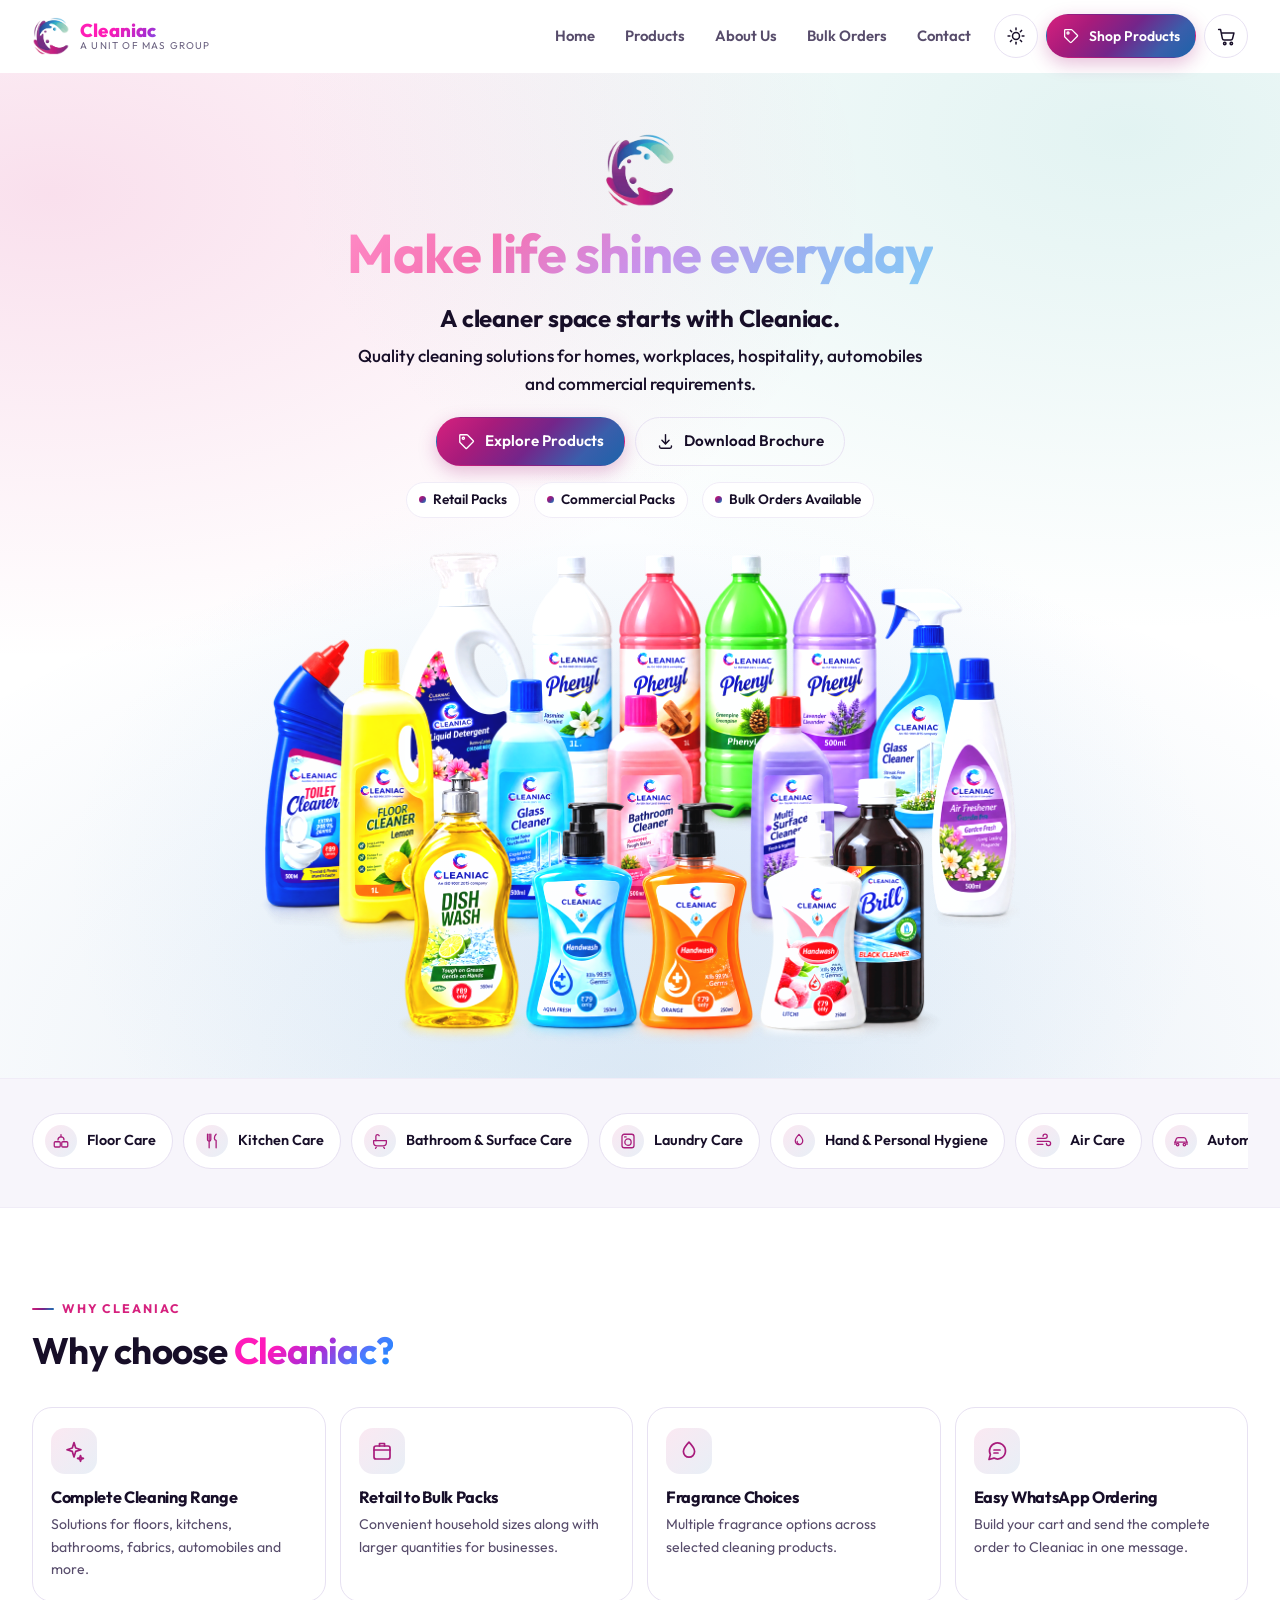
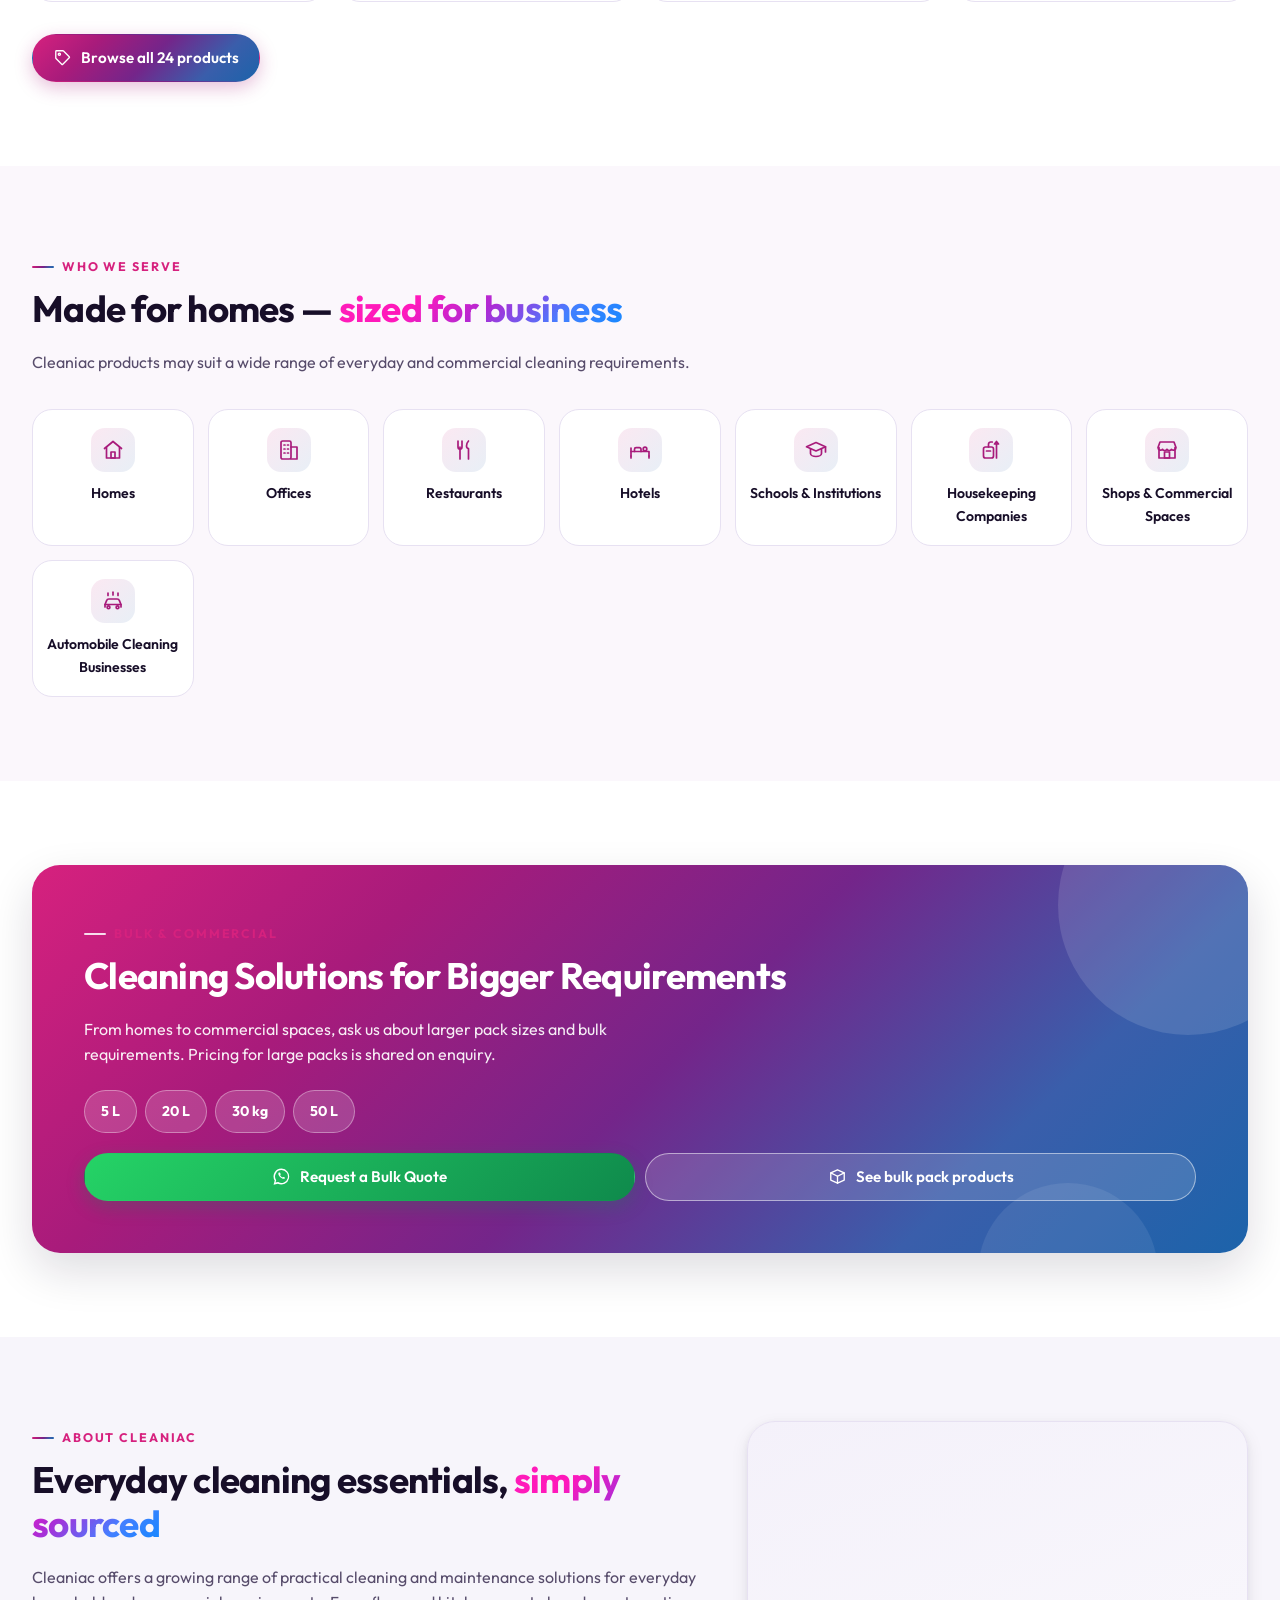
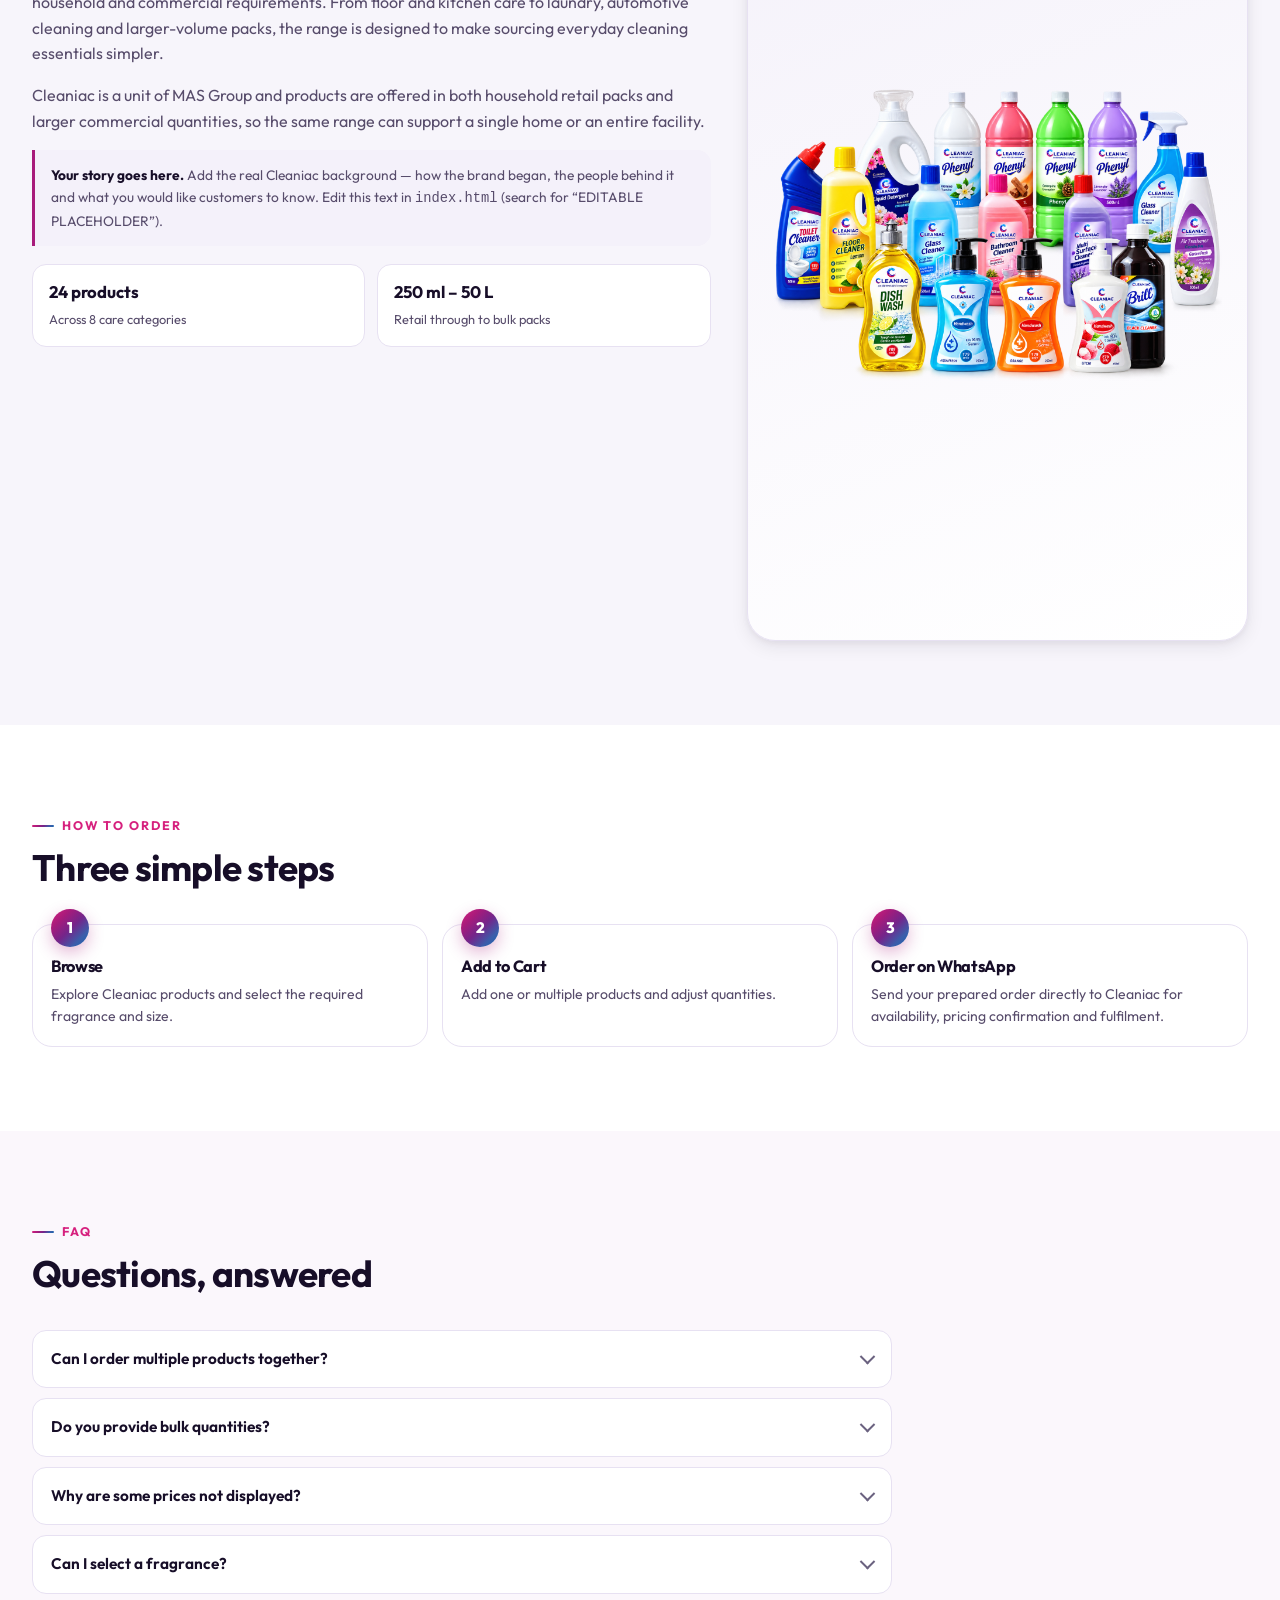
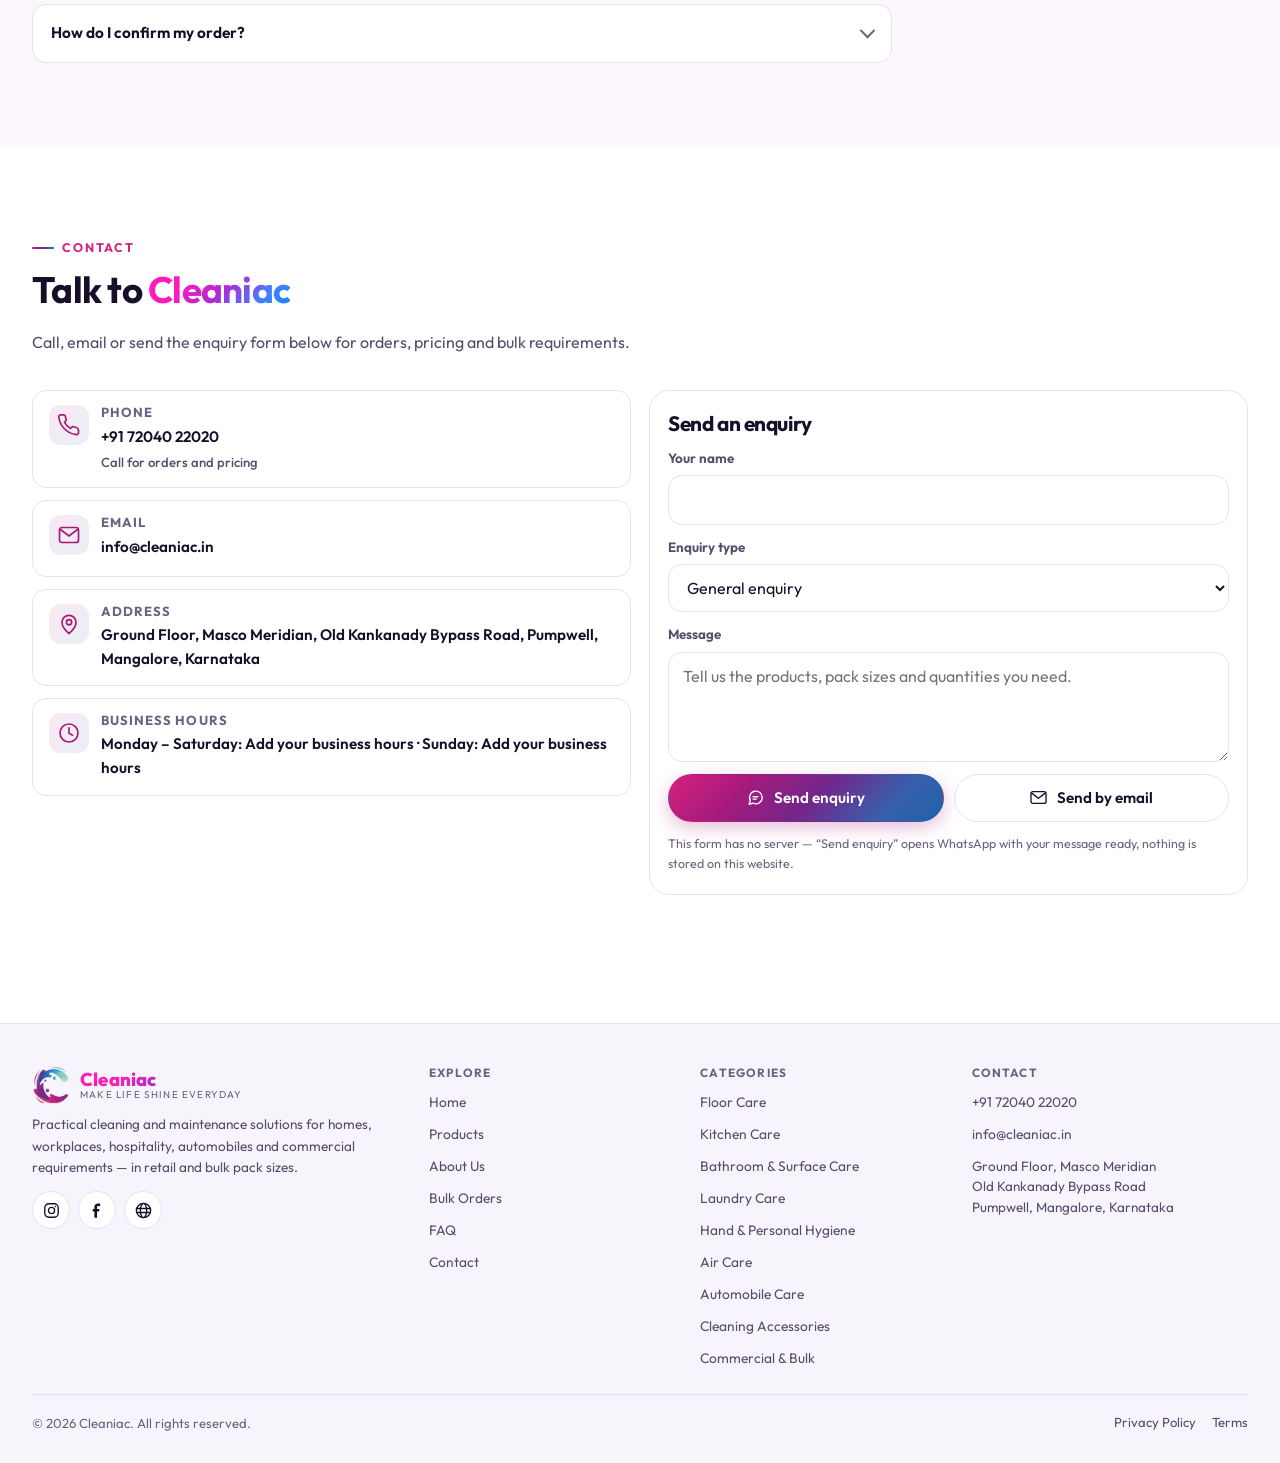
==== commit b6bdce74: "feat: add comprehensive CSS stylesheet with design tokens and base styles" ====
--- a/index.html
+++ b/index.html
@@ -1,533 +1,825 @@
 <!DOCTYPE html>
 <html lang="en">
+
 <head>
-<meta charset="UTF-8">
-<meta name="viewport" content="width=device-width, initial-scale=1, viewport-fit=cover">
-<meta name="theme-color" content="#A81B7B">
-
-<title>Cleaniac | Cleaning Solutions for Home &amp; Commercial Use</title>
-<meta name="description" content="Explore Cleaniac cleaning solutions for floors, kitchens, bathrooms, laundry, automobiles and more. Retail and bulk pack sizes available with easy WhatsApp ordering.">
-
-<!-- ⚠️ REPLACE with your live domain once the site is hosted -->
-<link rel="canonical" href="https://www.cleaniac.in/">
-
-<meta property="og:type" content="website">
-<meta property="og:site_name" content="Cleaniac">
-<meta property="og:title" content="Cleaniac | Cleaning Solutions for Home &amp; Commercial Use">
-<meta property="og:description" content="Cleaning solutions for floors, kitchens, bathrooms, laundry, automobiles and more. Retail and bulk packs with easy WhatsApp ordering.">
-<meta property="og:url" content="https://www.cleaniac.in/">
-<meta property="og:image" content="assets/brand/og-cover.jpg">
-<meta name="twitter:card" content="summary_large_image">
-<meta name="twitter:title" content="Cleaniac | Cleaning Solutions for Home &amp; Commercial Use">
-<meta name="twitter:description" content="Retail and bulk cleaning products with easy WhatsApp ordering.">
-<meta name="twitter:image" content="assets/brand/og-cover.jpg">
-
-<link rel="icon" href="assets/logo/favicon-32.png" sizes="32x32">
-<link rel="apple-touch-icon" href="assets/logo/apple-touch-icon.png">
-
-<link rel="preload" as="image" href="assets/brand/hero-products.webp" fetchpriority="high">
-<link rel="stylesheet" href="css/style.css">
-
-<!-- Theme is applied before paint so the page never flashes the wrong colours -->
-<script>
-  (function () {
-    try {
-      var t = localStorage.getItem("cleaniac_theme");
-      if (t === "dark" || t === "light") document.documentElement.setAttribute("data-theme", t);
-    } catch (e) {}
-  })();
-</script>
+  <meta charset="UTF-8">
+  <meta name="viewport" content="width=device-width, initial-scale=1, viewport-fit=cover">
+  <meta name="theme-color" content="#A81B7B">
+
+  <title>Cleaniac | Cleaning Solutions for Home &amp; Commercial Use</title>
+  <meta name="description"
+    content="Explore Cleaniac cleaning solutions for floors, kitchens, bathrooms, laundry, automobiles and more. Retail and bulk pack sizes available with easy WhatsApp ordering.">
+
+  <!-- ⚠️ REPLACE with your live domain once the site is hosted -->
+  <link rel="canonical" href="https://www.cleaniac.in/">
+
+
+  <meta property="og:type" content="website">
+  <meta property="og:site_name" content="Cleaniac">
+  <meta property="og:title" content="Cleaniac | Cleaning Solutions for Home &amp; Commercial Use">
+  <meta property="og:description"
+    content="Cleaning solutions for floors, kitchens, bathrooms, laundry, automobiles and more. Retail and bulk packs with easy WhatsApp ordering.">
+  <meta property="og:url" content="https://www.cleaniac.in/">
+  <meta property="og:image" content="assets/brand/og-cover.jpg">
+  <meta name="twitter:card" content="summary_large_image">
+  <meta name="twitter:title" content="Cleaniac | Cleaning Solutions for Home &amp; Commercial Use">
+  <meta name="twitter:description" content="Retail and bulk cleaning products with easy WhatsApp ordering.">
+  <meta name="twitter:image" content="assets/brand/og-cover.jpg">
+
+  <link rel="icon" href="assets/logo/favicon-32.png" sizes="32x32">
+  <link rel="apple-touch-icon" href="assets/logo/apple-touch-icon.png">
+
+  <link rel="preload" as="image" href="assets/brand/hero-products.png" fetchpriority="high">
+  <link rel="stylesheet" href="css/style.css">
+
+  <!-- Theme is applied before paint so the page never flashes the wrong colours -->
+  <script>
+    (function () {
+      try {
+        var t = localStorage.getItem("cleaniac_theme");
+        if (t === "dark" || t === "light") document.documentElement.setAttribute("data-theme", t);
+      } catch (e) { }
+    })();
+  </script>
 </head>
 
 <body>
-<a class="skip-link" href="#main">Skip to content</a>
-
-<!-- ==========================================================================
+  <a class="skip-link" href="#main">Skip to content</a>
+
+  <!-- ==========================================================================
      ICON SPRITE  (also present in products.html — keep the two copies in sync)
      ========================================================================== -->
-<svg xmlns="http://www.w3.org/2000/svg" style="position:absolute;width:0;height:0;overflow:hidden" aria-hidden="true" focusable="false">
-  <symbol id="ic-search" viewBox="0 0 24 24" fill="none" stroke="currentColor" stroke-width="1.8" stroke-linecap="round"><circle cx="11" cy="11" r="7"/><line x1="16.5" y1="16.5" x2="21" y2="21"/></symbol>
-  <symbol id="ic-close" viewBox="0 0 24 24" fill="none" stroke="currentColor" stroke-width="1.9" stroke-linecap="round"><line x1="6" y1="6" x2="18" y2="18"/><line x1="18" y1="6" x2="6" y2="18"/></symbol>
-  <symbol id="ic-menu" viewBox="0 0 24 24" fill="none" stroke="currentColor" stroke-width="1.9" stroke-linecap="round"><line x1="4" y1="7" x2="20" y2="7"/><line x1="4" y1="12" x2="20" y2="12"/><line x1="4" y1="17" x2="20" y2="17"/></symbol>
-  <symbol id="ic-cart" viewBox="0 0 24 24" fill="none" stroke="currentColor" stroke-width="1.7" stroke-linecap="round" stroke-linejoin="round"><path d="M3 4h2.2l2.1 10.4a2 2 0 0 0 2 1.6h7.6a2 2 0 0 0 2-1.55L20.5 8H6.2"/><circle cx="10" cy="20" r="1.4"/><circle cx="17.5" cy="20" r="1.4"/></symbol>
-  <symbol id="ic-wa" viewBox="0 0 24 24" fill="currentColor"><path d="M12 2a10 10 0 0 0-8.55 15.2L2 22.4l5.35-1.4A10 10 0 1 0 12 2Zm0 1.9a8.1 8.1 0 1 1-4.1 15.08l-.32-.19-3.1.81.83-3-.2-.32A8.1 8.1 0 0 1 12 3.9Z"/><path d="M8.87 7.35c.3-.62 1.03-.6 1.33.02l.66 1.36c.19.4.11.86-.2 1.16l-.47.46a8.9 8.9 0 0 0 2.9 2.9l.46-.47c.3-.31.77-.39 1.16-.2l1.36.66c.62.3.64 1.03.02 1.33-.98.48-2.13.5-3.16.05a9.5 9.5 0 0 1-4.62-4.62c-.45-1.03-.43-2.18.05-3.16Z"/></symbol>
-  <symbol id="ic-share" viewBox="0 0 24 24" fill="none" stroke="currentColor" stroke-width="1.8" stroke-linecap="round" stroke-linejoin="round"><circle cx="18" cy="5" r="2.6"/><circle cx="6" cy="12" r="2.6"/><circle cx="18" cy="19" r="2.6"/><line x1="8.3" y1="10.8" x2="15.7" y2="6.2"/><line x1="8.3" y1="13.2" x2="15.7" y2="17.8"/></symbol>
-  <symbol id="ic-check" viewBox="0 0 24 24" fill="none" stroke="currentColor" stroke-width="2.2" stroke-linecap="round" stroke-linejoin="round"><polyline points="20 6 9 17 4 12"/></symbol>
-  <symbol id="ic-plus" viewBox="0 0 24 24" fill="none" stroke="currentColor" stroke-width="2" stroke-linecap="round"><line x1="12" y1="5" x2="12" y2="19"/><line x1="5" y1="12" x2="19" y2="12"/></symbol>
-  <symbol id="ic-minus" viewBox="0 0 24 24" fill="none" stroke="currentColor" stroke-width="2" stroke-linecap="round"><line x1="5" y1="12" x2="19" y2="12"/></symbol>
-  <symbol id="ic-left" viewBox="0 0 24 24" fill="none" stroke="currentColor" stroke-width="2" stroke-linecap="round" stroke-linejoin="round"><polyline points="15 5 8 12 15 19"/></symbol>
-  <symbol id="ic-right" viewBox="0 0 24 24" fill="none" stroke="currentColor" stroke-width="2" stroke-linecap="round" stroke-linejoin="round"><polyline points="9 5 16 12 9 19"/></symbol>
-  <symbol id="ic-sun" viewBox="0 0 24 24" fill="none" stroke="currentColor" stroke-width="1.8" stroke-linecap="round"><circle cx="12" cy="12" r="4.2"/><line x1="12" y1="2.5" x2="12" y2="4.6"/><line x1="12" y1="19.4" x2="12" y2="21.5"/><line x1="2.5" y1="12" x2="4.6" y2="12"/><line x1="19.4" y1="12" x2="21.5" y2="12"/><line x1="5.3" y1="5.3" x2="6.8" y2="6.8"/><line x1="17.2" y1="17.2" x2="18.7" y2="18.7"/><line x1="18.7" y1="5.3" x2="17.2" y2="6.8"/><line x1="6.8" y1="17.2" x2="5.3" y2="18.7"/></symbol>
-  <symbol id="ic-moon" viewBox="0 0 24 24" fill="none" stroke="currentColor" stroke-width="1.8" stroke-linecap="round" stroke-linejoin="round"><path d="M20.5 13.2A8.6 8.6 0 1 1 10.8 3.5a6.8 6.8 0 0 0 9.7 9.7Z"/></symbol>
-  <symbol id="ic-phone" viewBox="0 0 24 24" fill="none" stroke="currentColor" stroke-width="1.7" stroke-linecap="round" stroke-linejoin="round"><path d="M21.5 17v2.6a2 2 0 0 1-2.2 2 19.6 19.6 0 0 1-8.5-3 19.3 19.3 0 0 1-6-6 19.6 19.6 0 0 1-3-8.6 2 2 0 0 1 2-2.2H6.4a2 2 0 0 1 2 1.7c.1.9.35 1.8.7 2.6a2 2 0 0 1-.45 2.1L7.5 9.4a16 16 0 0 0 6 6l1.2-1.15a2 2 0 0 1 2.1-.45c.85.35 1.7.6 2.6.7a2 2 0 0 1 1.7 2Z"/></symbol>
-  <symbol id="ic-mail" viewBox="0 0 24 24" fill="none" stroke="currentColor" stroke-width="1.7" stroke-linecap="round" stroke-linejoin="round"><rect x="2.5" y="4.5" width="19" height="15" rx="2.5"/><polyline points="3.5 6.5 12 13 20.5 6.5"/></symbol>
-  <symbol id="ic-pin" viewBox="0 0 24 24" fill="none" stroke="currentColor" stroke-width="1.7" stroke-linecap="round" stroke-linejoin="round"><path d="M12 21.5s7-5.6 7-11.2a7 7 0 1 0-14 0c0 5.6 7 11.2 7 11.2Z"/><circle cx="12" cy="10.2" r="2.6"/></symbol>
-  <symbol id="ic-clock" viewBox="0 0 24 24" fill="none" stroke="currentColor" stroke-width="1.7" stroke-linecap="round" stroke-linejoin="round"><circle cx="12" cy="12" r="9"/><polyline points="12 6.8 12 12.3 15.6 14.2"/></symbol>
-  <symbol id="ic-instagram" viewBox="0 0 24 24" fill="none" stroke="currentColor" stroke-width="1.7"><rect x="3.5" y="3.5" width="17" height="17" rx="5"/><circle cx="12" cy="12" r="3.9"/><circle cx="17.1" cy="6.9" r="1.05" fill="currentColor" stroke="none"/></symbol>
-  <symbol id="ic-facebook" viewBox="0 0 24 24" fill="currentColor"><path d="M15.4 3h-2.6A4.7 4.7 0 0 0 8.1 7.7v2.4H6v3.2h2.1V21h3.3v-7.7h2.6l.5-3.2h-3.1V7.7c0-.7.5-1.3 1.2-1.3h2.8Z"/></symbol>
-  <symbol id="ic-globe" viewBox="0 0 24 24" fill="none" stroke="currentColor" stroke-width="1.7" stroke-linecap="round"><circle cx="12" cy="12" r="9"/><ellipse cx="12" cy="12" rx="4" ry="9"/><line x1="3.2" y1="9.5" x2="20.8" y2="9.5"/><line x1="3.2" y1="14.5" x2="20.8" y2="14.5"/></symbol>
-  <symbol id="ic-download" viewBox="0 0 24 24" fill="none" stroke="currentColor" stroke-width="1.8" stroke-linecap="round" stroke-linejoin="round"><path d="M12 3.5v11"/><polyline points="7.5 10.5 12 15 16.5 10.5"/><path d="M4.5 17.5v1.2a1.8 1.8 0 0 0 1.8 1.8h11.4a1.8 1.8 0 0 0 1.8-1.8v-1.2"/></symbol>
-
-  <!-- category / feature icons -->
-  <symbol id="ic-floor" viewBox="0 0 24 24" fill="none" stroke="currentColor" stroke-width="1.7" stroke-linecap="round" stroke-linejoin="round"><rect x="3" y="13" width="8" height="7" rx="1.4"/><rect x="13" y="13" width="8" height="7" rx="1.4"/><path d="M8 10.5a4 4 0 1 1 8 0"/><path d="M12 3.5v3"/></symbol>
-  <symbol id="ic-kitchen" viewBox="0 0 24 24" fill="none" stroke="currentColor" stroke-width="1.7" stroke-linecap="round" stroke-linejoin="round"><path d="M6 3v7a2.2 2.2 0 0 0 4.4 0V3"/><line x1="8.2" y1="3" x2="8.2" y2="21"/><path d="M17.5 3c-1.6 1.4-2.3 3.3-2.3 5.4 0 1.6.8 2.6 2.3 2.9V21"/></symbol>
-  <symbol id="ic-bath" viewBox="0 0 24 24" fill="none" stroke="currentColor" stroke-width="1.7" stroke-linecap="round" stroke-linejoin="round"><path d="M3.5 11.5h17v2.6a4.4 4.4 0 0 1-4.4 4.4H7.9a4.4 4.4 0 0 1-4.4-4.4Z"/><path d="M6.5 11.5V5.8A2.3 2.3 0 0 1 8.8 3.5c1 0 1.8.6 2.1 1.5"/><line x1="7" y1="20.5" x2="6" y2="21.8"/><line x1="17" y1="20.5" x2="18" y2="21.8"/></symbol>
-  <symbol id="ic-laundry" viewBox="0 0 24 24" fill="none" stroke="currentColor" stroke-width="1.7" stroke-linecap="round" stroke-linejoin="round"><rect x="4" y="3" width="16" height="18" rx="3"/><circle cx="12" cy="13.5" r="4.2"/><line x1="7.5" y1="6.6" x2="9.5" y2="6.6"/></symbol>
-  <symbol id="ic-hand" viewBox="0 0 24 24" fill="none" stroke="currentColor" stroke-width="1.7" stroke-linecap="round" stroke-linejoin="round"><path d="M12 3.2s5 5.2 5 8.6a5 5 0 1 1-10 0c0-3.4 5-8.6 5-8.6Z"/><path d="M9.6 12.6a2.6 2.6 0 0 0 2 3.3"/></symbol>
-  <symbol id="ic-air" viewBox="0 0 24 24" fill="none" stroke="currentColor" stroke-width="1.7" stroke-linecap="round" stroke-linejoin="round"><path d="M3 8.5h10.5a2.8 2.8 0 1 0-2.8-2.8"/><path d="M3 12.5h15a2.8 2.8 0 1 1-2.8 2.8"/><path d="M3 16.5h7.5"/></symbol>
-  <symbol id="ic-auto" viewBox="0 0 24 24" fill="none" stroke="currentColor" stroke-width="1.7" stroke-linecap="round" stroke-linejoin="round"><path d="M4 16.5v-3l1.8-4.4A2.5 2.5 0 0 1 8.1 7.5h7.8a2.5 2.5 0 0 1 2.3 1.6L20 13.5v3"/><line x1="4" y1="13.5" x2="20" y2="13.5"/><circle cx="7.5" cy="16.8" r="1.6"/><circle cx="16.5" cy="16.8" r="1.6"/></symbol>
-  <symbol id="ic-mop" viewBox="0 0 24 24" fill="none" stroke="currentColor" stroke-width="1.7" stroke-linecap="round" stroke-linejoin="round"><line x1="15.5" y1="3" x2="9.5" y2="13"/><path d="M5 21c-.6-2.4.2-4.9 2-6.6l1.5-1.4 4.6 2.7-.6 2a5.6 5.6 0 0 1-4 3.8Z"/><line x1="8.4" y1="16" x2="6.4" y2="20.4"/><line x1="11" y1="17.5" x2="9.6" y2="21"/></symbol>
-  <symbol id="ic-bulk" viewBox="0 0 24 24" fill="none" stroke="currentColor" stroke-width="1.7" stroke-linecap="round" stroke-linejoin="round"><path d="M3.5 7.5 12 3.5l8.5 4v9L12 20.5l-8.5-4Z"/><path d="M3.5 7.5 12 11.7l8.5-4.2"/><line x1="12" y1="11.7" x2="12" y2="20.5"/></symbol>
-  <symbol id="ic-drop" viewBox="0 0 24 24" fill="none" stroke="currentColor" stroke-width="1.7" stroke-linecap="round" stroke-linejoin="round"><path d="M12 3.2s5.6 5.8 5.6 9.4a5.6 5.6 0 1 1-11.2 0C6.4 9 12 3.2 12 3.2Z"/></symbol>
-  <symbol id="ic-sparkle" viewBox="0 0 24 24" fill="none" stroke="currentColor" stroke-width="1.7" stroke-linecap="round" stroke-linejoin="round"><path d="M12 3.5 13.7 9 19 10.7 13.7 12.4 12 18l-1.7-5.6L5 10.7 10.3 9Z"/><path d="M18.5 16.5 19.2 18.7 21.4 19.4 19.2 20.1 18.5 22.3 17.8 20.1 15.6 19.4 17.8 18.7Z"/></symbol>
-  <symbol id="ic-home" viewBox="0 0 24 24" fill="none" stroke="currentColor" stroke-width="1.7" stroke-linecap="round" stroke-linejoin="round"><path d="M3.5 10.5 12 3.5l8.5 7"/><path d="M5.5 9.5V20h13V9.5"/><rect x="10" y="14" width="4" height="6"/></symbol>
-  <symbol id="ic-office" viewBox="0 0 24 24" fill="none" stroke="currentColor" stroke-width="1.7" stroke-linecap="round" stroke-linejoin="round"><rect x="4" y="3" width="10" height="18" rx="1.6"/><path d="M14 9h6v12h-6"/><line x1="7" y1="7" x2="8" y2="7"/><line x1="10.5" y1="7" x2="11.5" y2="7"/><line x1="7" y1="11" x2="8" y2="11"/><line x1="10.5" y1="11" x2="11.5" y2="11"/><line x1="7" y1="15" x2="8" y2="15"/><line x1="10.5" y1="15" x2="11.5" y2="15"/></symbol>
-  <symbol id="ic-restaurant" viewBox="0 0 24 24" fill="none" stroke="currentColor" stroke-width="1.7" stroke-linecap="round" stroke-linejoin="round"><path d="M6 3v6a2 2 0 0 0 4 0V3"/><line x1="8" y1="9" x2="8" y2="21"/><path d="M16.5 3c-1.4 1.4-2 3-2 5 0 1.5.7 2.4 2 2.7V21"/></symbol>
-  <symbol id="ic-hotel" viewBox="0 0 24 24" fill="none" stroke="currentColor" stroke-width="1.7" stroke-linecap="round" stroke-linejoin="round"><path d="M3 18v-8"/><path d="M3 13.5h18V18"/><path d="M21 18v2"/><path d="M3 18v2"/><path d="M6.5 13.5v-2.2a1.6 1.6 0 0 1 1.6-1.6h3.3a1.6 1.6 0 0 1 1.6 1.6v2.2"/><circle cx="17" cy="11" r="1.8"/></symbol>
-  <symbol id="ic-school" viewBox="0 0 24 24" fill="none" stroke="currentColor" stroke-width="1.7" stroke-linecap="round" stroke-linejoin="round"><path d="M2.5 8.8 12 4.5l9.5 4.3L12 13Z"/><path d="M6.5 10.8v4.6c0 1.7 2.5 3.1 5.5 3.1s5.5-1.4 5.5-3.1v-4.6"/><line x1="21.5" y1="8.8" x2="21.5" y2="14"/></symbol>
-  <symbol id="ic-housekeeping" viewBox="0 0 24 24" fill="none" stroke="currentColor" stroke-width="1.7" stroke-linecap="round" stroke-linejoin="round"><rect x="4.5" y="9" width="10" height="11" rx="2"/><path d="M9.5 9V6.2A2.2 2.2 0 0 1 11.7 4h1.6"/><line x1="7.5" y1="13" x2="11.5" y2="13"/><path d="M17.5 20V6"/><path d="M15.5 6h4l-2-2.5Z"/></symbol>
-  <symbol id="ic-shop" viewBox="0 0 24 24" fill="none" stroke="currentColor" stroke-width="1.7" stroke-linecap="round" stroke-linejoin="round"><path d="M4 9.5V20h16V9.5"/><path d="M3 9.5 5 4h14l2 5.5a2.6 2.6 0 0 1-4.5 1.8 2.6 2.6 0 0 1-4.5 0 2.6 2.6 0 0 1-4.5 0A2.6 2.6 0 0 1 3 9.5Z"/><rect x="9.5" y="14" width="5" height="6"/></symbol>
-  <symbol id="ic-carwash" viewBox="0 0 24 24" fill="none" stroke="currentColor" stroke-width="1.7" stroke-linecap="round" stroke-linejoin="round"><path d="M4 18v-2.5l1.6-3.8A2.3 2.3 0 0 1 7.8 10h8.4a2.3 2.3 0 0 1 2.2 1.7L20 15.5V18"/><line x1="4" y1="15.5" x2="20" y2="15.5"/><circle cx="7.5" cy="18.3" r="1.4"/><circle cx="16.5" cy="18.3" r="1.4"/><path d="M7 6.5V4"/><path d="M12 6V3.2"/><path d="M17 6.5V4"/></symbol>
-  <symbol id="ic-tag" viewBox="0 0 24 24" fill="none" stroke="currentColor" stroke-width="1.7" stroke-linecap="round" stroke-linejoin="round"><path d="M3.5 12.6V4.5a1 1 0 0 1 1-1h8.1a1 1 0 0 1 .7.3l7.2 7.2a1 1 0 0 1 0 1.4l-8.1 8.1a1 1 0 0 1-1.4 0L3.8 13.3a1 1 0 0 1-.3-.7Z"/><circle cx="8" cy="8" r="1.4"/></symbol>
-  <symbol id="ic-chat" viewBox="0 0 24 24" fill="none" stroke="currentColor" stroke-width="1.7" stroke-linecap="round" stroke-linejoin="round"><path d="M20.5 12a8 8 0 0 1-11.6 7.1L4 20.5l1.4-4.9A8 8 0 1 1 20.5 12Z"/><line x1="9" y1="11" x2="15" y2="11"/><line x1="9" y1="14" x2="13" y2="14"/></symbol>
-  <symbol id="ic-box" viewBox="0 0 24 24" fill="none" stroke="currentColor" stroke-width="1.7" stroke-linecap="round" stroke-linejoin="round"><rect x="4" y="7" width="16" height="13" rx="2"/><path d="M4 11h16"/><path d="M9.5 7V4.5h5V7"/></symbol>
-</svg>
-
-<!-- ==========================================================================
+  <svg xmlns="http://www.w3.org/2000/svg" style="position:absolute;width:0;height:0;overflow:hidden" aria-hidden="true"
+    focusable="false">
+    <symbol id="ic-search" viewBox="0 0 24 24" fill="none" stroke="currentColor" stroke-width="1.8"
+      stroke-linecap="round">
+      <circle cx="11" cy="11" r="7" />
+      <line x1="16.5" y1="16.5" x2="21" y2="21" />
+    </symbol>
+    <symbol id="ic-close" viewBox="0 0 24 24" fill="none" stroke="currentColor" stroke-width="1.9"
+      stroke-linecap="round">
+      <line x1="6" y1="6" x2="18" y2="18" />
+      <line x1="18" y1="6" x2="6" y2="18" />
+    </symbol>
+    <symbol id="ic-menu" viewBox="0 0 24 24" fill="none" stroke="currentColor" stroke-width="1.9"
+      stroke-linecap="round">
+      <line x1="4" y1="7" x2="20" y2="7" />
+      <line x1="4" y1="12" x2="20" y2="12" />
+      <line x1="4" y1="17" x2="20" y2="17" />
+    </symbol>
+    <symbol id="ic-cart" viewBox="0 0 24 24" fill="none" stroke="currentColor" stroke-width="1.7" stroke-linecap="round"
+      stroke-linejoin="round">
+      <path d="M3 4h2.2l2.1 10.4a2 2 0 0 0 2 1.6h7.6a2 2 0 0 0 2-1.55L20.5 8H6.2" />
+      <circle cx="10" cy="20" r="1.4" />
+      <circle cx="17.5" cy="20" r="1.4" />
+    </symbol>
+    <symbol id="ic-wa" viewBox="0 0 24 24" fill="currentColor">
+      <path
+        d="M12 2a10 10 0 0 0-8.55 15.2L2 22.4l5.35-1.4A10 10 0 1 0 12 2Zm0 1.9a8.1 8.1 0 1 1-4.1 15.08l-.32-.19-3.1.81.83-3-.2-.32A8.1 8.1 0 0 1 12 3.9Z" />
+      <path
+        d="M8.87 7.35c.3-.62 1.03-.6 1.33.02l.66 1.36c.19.4.11.86-.2 1.16l-.47.46a8.9 8.9 0 0 0 2.9 2.9l.46-.47c.3-.31.77-.39 1.16-.2l1.36.66c.62.3.64 1.03.02 1.33-.98.48-2.13.5-3.16.05a9.5 9.5 0 0 1-4.62-4.62c-.45-1.03-.43-2.18.05-3.16Z" />
+    </symbol>
+    <symbol id="ic-share" viewBox="0 0 24 24" fill="none" stroke="currentColor" stroke-width="1.8"
+      stroke-linecap="round" stroke-linejoin="round">
+      <circle cx="18" cy="5" r="2.6" />
+      <circle cx="6" cy="12" r="2.6" />
+      <circle cx="18" cy="19" r="2.6" />
+      <line x1="8.3" y1="10.8" x2="15.7" y2="6.2" />
+      <line x1="8.3" y1="13.2" x2="15.7" y2="17.8" />
+    </symbol>
+    <symbol id="ic-check" viewBox="0 0 24 24" fill="none" stroke="currentColor" stroke-width="2.2"
+      stroke-linecap="round" stroke-linejoin="round">
+      <polyline points="20 6 9 17 4 12" />
+    </symbol>
+    <symbol id="ic-plus" viewBox="0 0 24 24" fill="none" stroke="currentColor" stroke-width="2" stroke-linecap="round">
+      <line x1="12" y1="5" x2="12" y2="19" />
+      <line x1="5" y1="12" x2="19" y2="12" />
+    </symbol>
+    <symbol id="ic-minus" viewBox="0 0 24 24" fill="none" stroke="currentColor" stroke-width="2" stroke-linecap="round">
+      <line x1="5" y1="12" x2="19" y2="12" />
+    </symbol>
+    <symbol id="ic-left" viewBox="0 0 24 24" fill="none" stroke="currentColor" stroke-width="2" stroke-linecap="round"
+      stroke-linejoin="round">
+      <polyline points="15 5 8 12 15 19" />
+    </symbol>
+    <symbol id="ic-right" viewBox="0 0 24 24" fill="none" stroke="currentColor" stroke-width="2" stroke-linecap="round"
+      stroke-linejoin="round">
+      <polyline points="9 5 16 12 9 19" />
+    </symbol>
+    <symbol id="ic-sun" viewBox="0 0 24 24" fill="none" stroke="currentColor" stroke-width="1.8" stroke-linecap="round">
+      <circle cx="12" cy="12" r="4.2" />
+      <line x1="12" y1="2.5" x2="12" y2="4.6" />
+      <line x1="12" y1="19.4" x2="12" y2="21.5" />
+      <line x1="2.5" y1="12" x2="4.6" y2="12" />
+      <line x1="19.4" y1="12" x2="21.5" y2="12" />
+      <line x1="5.3" y1="5.3" x2="6.8" y2="6.8" />
+      <line x1="17.2" y1="17.2" x2="18.7" y2="18.7" />
+      <line x1="18.7" y1="5.3" x2="17.2" y2="6.8" />
+      <line x1="6.8" y1="17.2" x2="5.3" y2="18.7" />
+    </symbol>
+    <symbol id="ic-moon" viewBox="0 0 24 24" fill="none" stroke="currentColor" stroke-width="1.8" stroke-linecap="round"
+      stroke-linejoin="round">
+      <path d="M20.5 13.2A8.6 8.6 0 1 1 10.8 3.5a6.8 6.8 0 0 0 9.7 9.7Z" />
+    </symbol>
+    <symbol id="ic-phone" viewBox="0 0 24 24" fill="none" stroke="currentColor" stroke-width="1.7"
+      stroke-linecap="round" stroke-linejoin="round">
+      <path
+        d="M21.5 17v2.6a2 2 0 0 1-2.2 2 19.6 19.6 0 0 1-8.5-3 19.3 19.3 0 0 1-6-6 19.6 19.6 0 0 1-3-8.6 2 2 0 0 1 2-2.2H6.4a2 2 0 0 1 2 1.7c.1.9.35 1.8.7 2.6a2 2 0 0 1-.45 2.1L7.5 9.4a16 16 0 0 0 6 6l1.2-1.15a2 2 0 0 1 2.1-.45c.85.35 1.7.6 2.6.7a2 2 0 0 1 1.7 2Z" />
+    </symbol>
+    <symbol id="ic-mail" viewBox="0 0 24 24" fill="none" stroke="currentColor" stroke-width="1.7" stroke-linecap="round"
+      stroke-linejoin="round">
+      <rect x="2.5" y="4.5" width="19" height="15" rx="2.5" />
+      <polyline points="3.5 6.5 12 13 20.5 6.5" />
+    </symbol>
+    <symbol id="ic-pin" viewBox="0 0 24 24" fill="none" stroke="currentColor" stroke-width="1.7" stroke-linecap="round"
+      stroke-linejoin="round">
+      <path d="M12 21.5s7-5.6 7-11.2a7 7 0 1 0-14 0c0 5.6 7 11.2 7 11.2Z" />
+      <circle cx="12" cy="10.2" r="2.6" />
+    </symbol>
+    <symbol id="ic-clock" viewBox="0 0 24 24" fill="none" stroke="currentColor" stroke-width="1.7"
+      stroke-linecap="round" stroke-linejoin="round">
+      <circle cx="12" cy="12" r="9" />
+      <polyline points="12 6.8 12 12.3 15.6 14.2" />
+    </symbol>
+    <symbol id="ic-instagram" viewBox="0 0 24 24" fill="none" stroke="currentColor" stroke-width="1.7">
+      <rect x="3.5" y="3.5" width="17" height="17" rx="5" />
+      <circle cx="12" cy="12" r="3.9" />
+      <circle cx="17.1" cy="6.9" r="1.05" fill="currentColor" stroke="none" />
+    </symbol>
+    <symbol id="ic-facebook" viewBox="0 0 24 24" fill="currentColor">
+      <path
+        d="M15.4 3h-2.6A4.7 4.7 0 0 0 8.1 7.7v2.4H6v3.2h2.1V21h3.3v-7.7h2.6l.5-3.2h-3.1V7.7c0-.7.5-1.3 1.2-1.3h2.8Z" />
+    </symbol>
+    <symbol id="ic-globe" viewBox="0 0 24 24" fill="none" stroke="currentColor" stroke-width="1.7"
+      stroke-linecap="round">
+      <circle cx="12" cy="12" r="9" />
+      <ellipse cx="12" cy="12" rx="4" ry="9" />
+      <line x1="3.2" y1="9.5" x2="20.8" y2="9.5" />
+      <line x1="3.2" y1="14.5" x2="20.8" y2="14.5" />
+    </symbol>
+    <symbol id="ic-download" viewBox="0 0 24 24" fill="none" stroke="currentColor" stroke-width="1.8"
+      stroke-linecap="round" stroke-linejoin="round">
+      <path d="M12 3.5v11" />
+      <polyline points="7.5 10.5 12 15 16.5 10.5" />
+      <path d="M4.5 17.5v1.2a1.8 1.8 0 0 0 1.8 1.8h11.4a1.8 1.8 0 0 0 1.8-1.8v-1.2" />
+    </symbol>
+
+    <!-- category / feature icons -->
+    <symbol id="ic-floor" viewBox="0 0 24 24" fill="none" stroke="currentColor" stroke-width="1.7"
+      stroke-linecap="round" stroke-linejoin="round">
+      <rect x="3" y="13" width="8" height="7" rx="1.4" />
+      <rect x="13" y="13" width="8" height="7" rx="1.4" />
+      <path d="M8 10.5a4 4 0 1 1 8 0" />
+      <path d="M12 3.5v3" />
+    </symbol>
+    <symbol id="ic-kitchen" viewBox="0 0 24 24" fill="none" stroke="currentColor" stroke-width="1.7"
+      stroke-linecap="round" stroke-linejoin="round">
+      <path d="M6 3v7a2.2 2.2 0 0 0 4.4 0V3" />
+      <line x1="8.2" y1="3" x2="8.2" y2="21" />
+      <path d="M17.5 3c-1.6 1.4-2.3 3.3-2.3 5.4 0 1.6.8 2.6 2.3 2.9V21" />
+    </symbol>
+    <symbol id="ic-bath" viewBox="0 0 24 24" fill="none" stroke="currentColor" stroke-width="1.7" stroke-linecap="round"
+      stroke-linejoin="round">
+      <path d="M3.5 11.5h17v2.6a4.4 4.4 0 0 1-4.4 4.4H7.9a4.4 4.4 0 0 1-4.4-4.4Z" />
+      <path d="M6.5 11.5V5.8A2.3 2.3 0 0 1 8.8 3.5c1 0 1.8.6 2.1 1.5" />
+      <line x1="7" y1="20.5" x2="6" y2="21.8" />
+      <line x1="17" y1="20.5" x2="18" y2="21.8" />
+    </symbol>
+    <symbol id="ic-laundry" viewBox="0 0 24 24" fill="none" stroke="currentColor" stroke-width="1.7"
+      stroke-linecap="round" stroke-linejoin="round">
+      <rect x="4" y="3" width="16" height="18" rx="3" />
+      <circle cx="12" cy="13.5" r="4.2" />
+      <line x1="7.5" y1="6.6" x2="9.5" y2="6.6" />
+    </symbol>
+    <symbol id="ic-hand" viewBox="0 0 24 24" fill="none" stroke="currentColor" stroke-width="1.7" stroke-linecap="round"
+      stroke-linejoin="round">
+      <path d="M12 3.2s5 5.2 5 8.6a5 5 0 1 1-10 0c0-3.4 5-8.6 5-8.6Z" />
+      <path d="M9.6 12.6a2.6 2.6 0 0 0 2 3.3" />
+    </symbol>
+    <symbol id="ic-air" viewBox="0 0 24 24" fill="none" stroke="currentColor" stroke-width="1.7" stroke-linecap="round"
+      stroke-linejoin="round">
+      <path d="M3 8.5h10.5a2.8 2.8 0 1 0-2.8-2.8" />
+      <path d="M3 12.5h15a2.8 2.8 0 1 1-2.8 2.8" />
+      <path d="M3 16.5h7.5" />
+    </symbol>
+    <symbol id="ic-auto" viewBox="0 0 24 24" fill="none" stroke="currentColor" stroke-width="1.7" stroke-linecap="round"
+      stroke-linejoin="round">
+      <path d="M4 16.5v-3l1.8-4.4A2.5 2.5 0 0 1 8.1 7.5h7.8a2.5 2.5 0 0 1 2.3 1.6L20 13.5v3" />
+      <line x1="4" y1="13.5" x2="20" y2="13.5" />
+      <circle cx="7.5" cy="16.8" r="1.6" />
+      <circle cx="16.5" cy="16.8" r="1.6" />
+    </symbol>
+    <symbol id="ic-mop" viewBox="0 0 24 24" fill="none" stroke="currentColor" stroke-width="1.7" stroke-linecap="round"
+      stroke-linejoin="round">
+      <line x1="15.5" y1="3" x2="9.5" y2="13" />
+      <path d="M5 21c-.6-2.4.2-4.9 2-6.6l1.5-1.4 4.6 2.7-.6 2a5.6 5.6 0 0 1-4 3.8Z" />
+      <line x1="8.4" y1="16" x2="6.4" y2="20.4" />
+      <line x1="11" y1="17.5" x2="9.6" y2="21" />
+    </symbol>
+    <symbol id="ic-bulk" viewBox="0 0 24 24" fill="none" stroke="currentColor" stroke-width="1.7" stroke-linecap="round"
+      stroke-linejoin="round">
+      <path d="M3.5 7.5 12 3.5l8.5 4v9L12 20.5l-8.5-4Z" />
+      <path d="M3.5 7.5 12 11.7l8.5-4.2" />
+      <line x1="12" y1="11.7" x2="12" y2="20.5" />
+    </symbol>
+    <symbol id="ic-drop" viewBox="0 0 24 24" fill="none" stroke="currentColor" stroke-width="1.7" stroke-linecap="round"
+      stroke-linejoin="round">
+      <path d="M12 3.2s5.6 5.8 5.6 9.4a5.6 5.6 0 1 1-11.2 0C6.4 9 12 3.2 12 3.2Z" />
+    </symbol>
+    <symbol id="ic-sparkle" viewBox="0 0 24 24" fill="none" stroke="currentColor" stroke-width="1.7"
+      stroke-linecap="round" stroke-linejoin="round">
+      <path d="M12 3.5 13.7 9 19 10.7 13.7 12.4 12 18l-1.7-5.6L5 10.7 10.3 9Z" />
+      <path d="M18.5 16.5 19.2 18.7 21.4 19.4 19.2 20.1 18.5 22.3 17.8 20.1 15.6 19.4 17.8 18.7Z" />
+    </symbol>
+    <symbol id="ic-home" viewBox="0 0 24 24" fill="none" stroke="currentColor" stroke-width="1.7" stroke-linecap="round"
+      stroke-linejoin="round">
+      <path d="M3.5 10.5 12 3.5l8.5 7" />
+      <path d="M5.5 9.5V20h13V9.5" />
+      <rect x="10" y="14" width="4" height="6" />
+    </symbol>
+    <symbol id="ic-office" viewBox="0 0 24 24" fill="none" stroke="currentColor" stroke-width="1.7"
+      stroke-linecap="round" stroke-linejoin="round">
+      <rect x="4" y="3" width="10" height="18" rx="1.6" />
+      <path d="M14 9h6v12h-6" />
+      <line x1="7" y1="7" x2="8" y2="7" />
+      <line x1="10.5" y1="7" x2="11.5" y2="7" />
+      <line x1="7" y1="11" x2="8" y2="11" />
+      <line x1="10.5" y1="11" x2="11.5" y2="11" />
+      <line x1="7" y1="15" x2="8" y2="15" />
+      <line x1="10.5" y1="15" x2="11.5" y2="15" />
+    </symbol>
+    <symbol id="ic-restaurant" viewBox="0 0 24 24" fill="none" stroke="currentColor" stroke-width="1.7"
+      stroke-linecap="round" stroke-linejoin="round">
+      <path d="M6 3v6a2 2 0 0 0 4 0V3" />
+      <line x1="8" y1="9" x2="8" y2="21" />
+      <path d="M16.5 3c-1.4 1.4-2 3-2 5 0 1.5.7 2.4 2 2.7V21" />
+    </symbol>
+    <symbol id="ic-hotel" viewBox="0 0 24 24" fill="none" stroke="currentColor" stroke-width="1.7"
+      stroke-linecap="round" stroke-linejoin="round">
+      <path d="M3 18v-8" />
+      <path d="M3 13.5h18V18" />
+      <path d="M21 18v2" />
+      <path d="M3 18v2" />
+      <path d="M6.5 13.5v-2.2a1.6 1.6 0 0 1 1.6-1.6h3.3a1.6 1.6 0 0 1 1.6 1.6v2.2" />
+      <circle cx="17" cy="11" r="1.8" />
+    </symbol>
+    <symbol id="ic-school" viewBox="0 0 24 24" fill="none" stroke="currentColor" stroke-width="1.7"
+      stroke-linecap="round" stroke-linejoin="round">
+      <path d="M2.5 8.8 12 4.5l9.5 4.3L12 13Z" />
+      <path d="M6.5 10.8v4.6c0 1.7 2.5 3.1 5.5 3.1s5.5-1.4 5.5-3.1v-4.6" />
+      <line x1="21.5" y1="8.8" x2="21.5" y2="14" />
+    </symbol>
+    <symbol id="ic-housekeeping" viewBox="0 0 24 24" fill="none" stroke="currentColor" stroke-width="1.7"
+      stroke-linecap="round" stroke-linejoin="round">
+      <rect x="4.5" y="9" width="10" height="11" rx="2" />
+      <path d="M9.5 9V6.2A2.2 2.2 0 0 1 11.7 4h1.6" />
+      <line x1="7.5" y1="13" x2="11.5" y2="13" />
+      <path d="M17.5 20V6" />
+      <path d="M15.5 6h4l-2-2.5Z" />
+    </symbol>
+    <symbol id="ic-shop" viewBox="0 0 24 24" fill="none" stroke="currentColor" stroke-width="1.7" stroke-linecap="round"
+      stroke-linejoin="round">
+      <path d="M4 9.5V20h16V9.5" />
+      <path
+        d="M3 9.5 5 4h14l2 5.5a2.6 2.6 0 0 1-4.5 1.8 2.6 2.6 0 0 1-4.5 0 2.6 2.6 0 0 1-4.5 0A2.6 2.6 0 0 1 3 9.5Z" />
+      <rect x="9.5" y="14" width="5" height="6" />
+    </symbol>
+    <symbol id="ic-carwash" viewBox="0 0 24 24" fill="none" stroke="currentColor" stroke-width="1.7"
+      stroke-linecap="round" stroke-linejoin="round">
+      <path d="M4 18v-2.5l1.6-3.8A2.3 2.3 0 0 1 7.8 10h8.4a2.3 2.3 0 0 1 2.2 1.7L20 15.5V18" />
+      <line x1="4" y1="15.5" x2="20" y2="15.5" />
+      <circle cx="7.5" cy="18.3" r="1.4" />
+      <circle cx="16.5" cy="18.3" r="1.4" />
+      <path d="M7 6.5V4" />
+      <path d="M12 6V3.2" />
+      <path d="M17 6.5V4" />
+    </symbol>
+    <symbol id="ic-tag" viewBox="0 0 24 24" fill="none" stroke="currentColor" stroke-width="1.7" stroke-linecap="round"
+      stroke-linejoin="round">
+      <path
+        d="M3.5 12.6V4.5a1 1 0 0 1 1-1h8.1a1 1 0 0 1 .7.3l7.2 7.2a1 1 0 0 1 0 1.4l-8.1 8.1a1 1 0 0 1-1.4 0L3.8 13.3a1 1 0 0 1-.3-.7Z" />
+      <circle cx="8" cy="8" r="1.4" />
+    </symbol>
+    <symbol id="ic-chat" viewBox="0 0 24 24" fill="none" stroke="currentColor" stroke-width="1.7" stroke-linecap="round"
+      stroke-linejoin="round">
+      <path d="M20.5 12a8 8 0 0 1-11.6 7.1L4 20.5l1.4-4.9A8 8 0 1 1 20.5 12Z" />
+      <line x1="9" y1="11" x2="15" y2="11" />
+      <line x1="9" y1="14" x2="13" y2="14" />
+    </symbol>
+    <symbol id="ic-box" viewBox="0 0 24 24" fill="none" stroke="currentColor" stroke-width="1.7" stroke-linecap="round"
+      stroke-linejoin="round">
+      <rect x="4" y="7" width="16" height="13" rx="2" />
+      <path d="M4 11h16" />
+      <path d="M9.5 7V4.5h5V7" />
+    </symbol>
+  </svg>
+
+  <!-- ==========================================================================
      HEADER
      ========================================================================== -->
-<header class="site-header" id="siteHeader">
-  <div class="wrap header-inner">
-    <a class="brand" href="index.html" aria-label="Cleaniac — home">
-      <img src="assets/logo/cleaniac-mark.webp" alt="" width="38" height="38">
-      <span class="brand-text">
-        <span class="brand-name">Cleaniac</span>
-        <span class="brand-sub" data-config="parent">A unit of MAS Group</span>
-      </span>
-    </a>
-
-    <nav class="nav-desktop" aria-label="Main">
+  <header class="site-header" id="siteHeader">
+    <div class="wrap header-inner">
+      <a class="brand" href="index.html" aria-label="Cleaniac — home">
+        <img src="assets/logo/cleaniac-mark.webp" alt="" width="38" height="38">
+        <span class="brand-text">
+          <span class="brand-name">Cleaniac</span>
+          <span class="brand-sub" data-config="parent">A unit of MAS Group</span>
+        </span>
+      </a>
+
+      <nav class="nav-desktop" aria-label="Main">
+        <ul>
+          <li><a href="index.html" aria-current="page">Home</a></li>
+          <li><a href="products.html">Products</a></li>
+          <li><a href="#about">About Us</a></li>
+          <li><a href="#bulk">Bulk Orders</a></li>
+          <li><a href="#contact">Contact</a></li>
+        </ul>
+      </nav>
+
+      <div class="header-actions">
+        <button class="icon-btn theme-toggle" id="themeToggle" type="button" aria-pressed="false">
+          <svg class="icon-moon" width="20" height="20" aria-hidden="true">
+            <use href="#ic-moon" />
+          </svg>
+          <svg class="icon-sun" width="20" height="20" aria-hidden="true">
+            <use href="#ic-sun" />
+          </svg>
+          <span class="visually-hidden" id="themeToggleLabel">Switch to dark mode</span>
+        </button>
+
+        <a class="btn btn--primary btn--sm header-cta" href="products.html">
+          <svg width="18" height="18" aria-hidden="true">
+            <use href="#ic-tag" />
+          </svg>
+          Shop Products
+        </a>
+
+        <button class="icon-btn" id="cartOpen" type="button" aria-label="Open cart">
+          <svg width="21" height="21" aria-hidden="true">
+            <use href="#ic-cart" />
+          </svg>
+          <span class="cart-count" data-cart-count aria-hidden="true">0</span>
+        </button>
+
+        <button class="icon-btn menu-toggle" id="menuToggle" type="button" aria-expanded="false"
+          aria-controls="mobileNav" aria-label="Open menu">
+          <svg width="22" height="22" aria-hidden="true">
+            <use href="#ic-menu" />
+          </svg>
+        </button>
+      </div>
+    </div>
+
+    <nav class="nav-mobile" id="mobileNav" aria-label="Mobile">
       <ul>
-        <li><a href="index.html" aria-current="page">Home</a></li>
+        <li><a href="index.html">Home</a></li>
         <li><a href="products.html">Products</a></li>
         <li><a href="#about">About Us</a></li>
         <li><a href="#bulk">Bulk Orders</a></li>
+        <li><a href="#faq">FAQ</a></li>
         <li><a href="#contact">Contact</a></li>
       </ul>
     </nav>
-
-    <div class="header-actions">
-      <button class="icon-btn theme-toggle" id="themeToggle" type="button" aria-pressed="false">
-        <svg class="icon-moon" width="20" height="20" aria-hidden="true"><use href="#ic-moon"/></svg>
-        <svg class="icon-sun" width="20" height="20" aria-hidden="true"><use href="#ic-sun"/></svg>
-        <span class="visually-hidden" id="themeToggleLabel">Switch to dark mode</span>
-      </button>
-
-      <a class="btn btn--primary btn--sm header-cta" href="products.html">
-        <svg width="18" height="18" aria-hidden="true"><use href="#ic-tag"/></svg>
-        Shop Products
-      </a>
-
-      <button class="icon-btn" id="cartOpen" type="button" aria-label="Open cart">
-        <svg width="21" height="21" aria-hidden="true"><use href="#ic-cart"/></svg>
-        <span class="cart-count" data-cart-count aria-hidden="true">0</span>
-      </button>
-
-      <button class="icon-btn menu-toggle" id="menuToggle" type="button" aria-expanded="false" aria-controls="mobileNav" aria-label="Open menu">
-        <svg width="22" height="22" aria-hidden="true"><use href="#ic-menu"/></svg>
-      </button>
-    </div>
-  </div>
-
-  <nav class="nav-mobile" id="mobileNav" aria-label="Mobile">
-    <ul>
-      <li><a href="index.html">Home</a></li>
-      <li><a href="products.html">Products</a></li>
-      <li><a href="#about">About Us</a></li>
-      <li><a href="#bulk">Bulk Orders</a></li>
-      <li><a href="#faq">FAQ</a></li>
-      <li><a href="#contact">Contact</a></li>
-    </ul>
-  </nav>
-</header>
-
-<main id="main">
-
-  <!-- ========================================================================
+  </header>
+
+  <main id="main">
+
+    <!-- ========================================================================
        HERO
        ======================================================================== -->
-  <section class="hero" id="home">
-    <!-- Decorative product shot — sits behind the hero copy, bottom-anchored -->
-    <img class="hero-bg" src="assets/brand/hero-products.webp" alt="" aria-hidden="true"
-         width="1588" height="820" fetchpriority="high" decoding="async">
-
-    <div class="wrap hero-inner">
-      <div class="hero-copy">
-        <img class="hero-logo" src="assets/logo/cleaniac-mark.webp" alt="Cleaniac logo" width="74" height="74">
-        <h1><span class="grad-text">Make life shine everyday</span></h1>
-        <p class="hero-sub">A cleaner space starts with Cleaniac.</p>
-        <p class="hero-lead">Quality cleaning solutions for homes, workplaces, hospitality, automobiles and commercial requirements.</p>
-
-        <div class="hero-cta">
-          <a class="btn btn--primary" href="products.html">
-            <svg width="19" height="19" aria-hidden="true"><use href="#ic-tag"/></svg>
-            Explore Products
-          </a>
-          <!-- Brochure PDF lives in assets/brochure/ — replace the file to update it -->
-          <a class="btn btn--ghost" href="assets/brochure/cleaniac-brochure.pdf" download="Cleaniac-Brochure.pdf">
-            <svg width="19" height="19" aria-hidden="true"><use href="#ic-download"/></svg>
-            Download Brochure
-          </a>
-        </div>
-
-        <p class="trust-line">
-          <span>Retail Packs</span>
-          <span>Commercial Packs</span>
-          <span>Bulk Orders Available</span>
-        </p>
-      </div>
-    </div>
-  </section>
-
-  <!-- ========================================================================
+    <section class="hero" id="home">
+      <!-- Decorative product shot — sits behind the hero copy, bottom-anchored -->
+      <img class="hero-bg" src="assets/brand/hero-products.png" alt="" aria-hidden="true" width="1588" height="820"
+        fetchpriority="high" decoding="async">
+
+      <div class="wrap hero-inner">
+        <div class="hero-copy">
+          <img class="hero-logo" src="assets/logo/cleaniac-mark.webp" alt="Cleaniac logo" width="74" height="74">
+          <h1><span class="grad-text">Make life shine everyday</span></h1>
+          <p class="hero-sub">A cleaner space starts with Cleaniac.</p>
+          <p class="hero-lead">Quality cleaning solutions for homes, workplaces, hospitality, automobiles and commercial
+            requirements.</p>
+
+          <div class="hero-cta">
+            <a class="btn btn--primary" href="products.html">
+              <svg width="19" height="19" aria-hidden="true">
+                <use href="#ic-tag" />
+              </svg>
+              Explore Products
+            </a>
+            <!-- Brochure PDF lives in assets/brochure/ — replace the file to update it -->
+            <a class="btn btn--ghost" href="assets/brochure/cleaniac-brochure.pdf" download="Cleaniac-Brochure.pdf">
+              <svg width="19" height="19" aria-hidden="true">
+                <use href="#ic-download" />
+              </svg>
+              Download Brochure
+            </a>
+          </div>
+
+          <p class="trust-line">
+            <span>Retail Packs</span>
+            <span>Commercial Packs</span>
+            <span>Bulk Orders Available</span>
+          </p>
+        </div>
+      </div>
+    </section>
+
+    <!-- ========================================================================
        QUICK CATEGORY RAIL — every chip opens the products page pre-filtered
        ======================================================================== -->
-  <div class="cat-rail-wrap">
-    <div class="wrap">
-      <h2 class="visually-hidden">Shop by category</h2>
-      <div class="cat-rail" id="catRail" data-links="products.html" role="list"><!-- rendered by app.js --></div>
+    <div class="cat-rail-wrap">
+      <div class="wrap">
+        <h2 class="visually-hidden">Shop by category</h2>
+        <div class="cat-rail" id="catRail" data-links="products.html" role="list"><!-- rendered by app.js --></div>
+      </div>
     </div>
-  </div>
-
-  <!-- ========================================================================
+
+    <!-- ========================================================================
        WHY CLEANIAC
        ======================================================================== -->
-  <section class="section" id="why">
-    <div class="wrap">
-      <div class="section-head">
-        <span class="eyebrow">Why Cleaniac</span>
-        <h2>Why choose <span class="grad-text">Cleaniac?</span></h2>
-      </div>
-      <div class="card-grid card-grid--4">
-        <article class="info-card">
-          <div class="info-ico"><svg aria-hidden="true"><use href="#ic-sparkle"/></svg></div>
-          <h3>Complete Cleaning Range</h3>
-          <p>Solutions for floors, kitchens, bathrooms, fabrics, automobiles and more.</p>
-        </article>
-        <article class="info-card">
-          <div class="info-ico"><svg aria-hidden="true"><use href="#ic-box"/></svg></div>
-          <h3>Retail to Bulk Packs</h3>
-          <p>Convenient household sizes along with larger quantities for businesses.</p>
-        </article>
-        <article class="info-card">
-          <div class="info-ico"><svg aria-hidden="true"><use href="#ic-drop"/></svg></div>
-          <h3>Fragrance Choices</h3>
-          <p>Multiple fragrance options across selected cleaning products.</p>
-        </article>
-        <article class="info-card">
-          <div class="info-ico"><svg aria-hidden="true"><use href="#ic-chat"/></svg></div>
-          <h3>Easy WhatsApp Ordering</h3>
-          <p>Build your cart and send the complete order to Cleaniac in one message.</p>
-        </article>
-      </div>
-
-      <p class="section-cta">
-        <a class="btn btn--primary" href="products.html">
-          <svg width="19" height="19" aria-hidden="true"><use href="#ic-tag"/></svg>
-          Browse all 24 products
-        </a>
-      </p>
-    </div>
-  </section>
-
-  <!-- ========================================================================
+    <section class="section" id="why">
+      <div class="wrap">
+        <div class="section-head">
+          <span class="eyebrow">Why Cleaniac</span>
+          <h2>Why choose <span class="grad-text">Cleaniac?</span></h2>
+        </div>
+        <div class="card-grid card-grid--4">
+          <article class="info-card">
+            <div class="info-ico"><svg aria-hidden="true">
+                <use href="#ic-sparkle" />
+              </svg></div>
+            <h3>Complete Cleaning Range</h3>
+            <p>Solutions for floors, kitchens, bathrooms, fabrics, automobiles and more.</p>
+          </article>
+          <article class="info-card">
+            <div class="info-ico"><svg aria-hidden="true">
+                <use href="#ic-box" />
+              </svg></div>
+            <h3>Retail to Bulk Packs</h3>
+            <p>Convenient household sizes along with larger quantities for businesses.</p>
+          </article>
+          <article class="info-card">
+            <div class="info-ico"><svg aria-hidden="true">
+                <use href="#ic-drop" />
+              </svg></div>
+            <h3>Fragrance Choices</h3>
+            <p>Multiple fragrance options across selected cleaning products.</p>
+          </article>
+          <article class="info-card">
+            <div class="info-ico"><svg aria-hidden="true">
+                <use href="#ic-chat" />
+              </svg></div>
+            <h3>Easy WhatsApp Ordering</h3>
+            <p>Build your cart and send the complete order to Cleaniac in one message.</p>
+          </article>
+        </div>
+
+        <p class="section-cta">
+          <a class="btn btn--primary" href="products.html">
+            <svg width="19" height="19" aria-hidden="true">
+              <use href="#ic-tag" />
+            </svg>
+            Browse all 24 products
+          </a>
+        </p>
+      </div>
+    </section>
+
+    <!-- ========================================================================
        WHO WE SERVE
        ======================================================================== -->
-  <section class="section section--tint" id="serve">
-    <div class="wrap">
-      <div class="section-head">
-        <span class="eyebrow">Who We Serve</span>
-        <h2>Made for homes — <span class="grad-text">sized for business</span></h2>
-        <p>Cleaniac products may suit a wide range of everyday and commercial cleaning requirements.</p>
-      </div>
-
-      <div class="card-grid card-grid--serve">
-        <div class="serve-card"><span class="info-ico"><svg aria-hidden="true"><use href="#ic-home"/></svg></span>Homes</div>
-        <div class="serve-card"><span class="info-ico"><svg aria-hidden="true"><use href="#ic-office"/></svg></span>Offices</div>
-        <div class="serve-card"><span class="info-ico"><svg aria-hidden="true"><use href="#ic-restaurant"/></svg></span>Restaurants</div>
-        <div class="serve-card"><span class="info-ico"><svg aria-hidden="true"><use href="#ic-hotel"/></svg></span>Hotels</div>
-        <div class="serve-card"><span class="info-ico"><svg aria-hidden="true"><use href="#ic-school"/></svg></span>Schools &amp; Institutions</div>
-        <div class="serve-card"><span class="info-ico"><svg aria-hidden="true"><use href="#ic-housekeeping"/></svg></span>Housekeeping Companies</div>
-        <div class="serve-card"><span class="info-ico"><svg aria-hidden="true"><use href="#ic-shop"/></svg></span>Shops &amp; Commercial Spaces</div>
-        <div class="serve-card"><span class="info-ico"><svg aria-hidden="true"><use href="#ic-carwash"/></svg></span>Automobile Cleaning Businesses</div>
-      </div>
-    </div>
-  </section>
-
-  <!-- ========================================================================
+    <section class="section section--tint" id="serve">
+      <div class="wrap">
+        <div class="section-head">
+          <span class="eyebrow">Who We Serve</span>
+          <h2>Made for homes — <span class="grad-text">sized for business</span></h2>
+          <p>Cleaniac products may suit a wide range of everyday and commercial cleaning requirements.</p>
+        </div>
+
+        <div class="card-grid card-grid--serve">
+          <div class="serve-card"><span class="info-ico"><svg aria-hidden="true">
+                <use href="#ic-home" />
+              </svg></span>Homes</div>
+          <div class="serve-card"><span class="info-ico"><svg aria-hidden="true">
+                <use href="#ic-office" />
+              </svg></span>Offices</div>
+          <div class="serve-card"><span class="info-ico"><svg aria-hidden="true">
+                <use href="#ic-restaurant" />
+              </svg></span>Restaurants</div>
+          <div class="serve-card"><span class="info-ico"><svg aria-hidden="true">
+                <use href="#ic-hotel" />
+              </svg></span>Hotels</div>
+          <div class="serve-card"><span class="info-ico"><svg aria-hidden="true">
+                <use href="#ic-school" />
+              </svg></span>Schools &amp; Institutions</div>
+          <div class="serve-card"><span class="info-ico"><svg aria-hidden="true">
+                <use href="#ic-housekeeping" />
+              </svg></span>Housekeeping Companies</div>
+          <div class="serve-card"><span class="info-ico"><svg aria-hidden="true">
+                <use href="#ic-shop" />
+              </svg></span>Shops &amp; Commercial Spaces</div>
+          <div class="serve-card"><span class="info-ico"><svg aria-hidden="true">
+                <use href="#ic-carwash" />
+              </svg></span>Automobile Cleaning Businesses</div>
+        </div>
+      </div>
+    </section>
+
+    <!-- ========================================================================
        BULK ORDERS  — the WhatsApp bulk-quote request lives here
        ======================================================================== -->
-  <section class="section" id="bulk">
-    <div class="wrap">
-      <div class="bulk">
-        <span class="eyebrow">Bulk &amp; Commercial</span>
-        <h2>Cleaning Solutions for Bigger Requirements</h2>
-        <p>From homes to commercial spaces, ask us about larger pack sizes and bulk requirements. Pricing for large packs is shared on enquiry.</p>
-
-        <div class="size-tags" aria-label="Available large pack sizes">
-          <span>5 L</span><span>20 L</span><span>30 kg</span><span>50 L</span>
-        </div>
-
-        <div class="bulk-actions">
-          <a class="btn btn--wa" data-wa="bulk" href="#" target="_blank" rel="noopener">
-            <svg width="19" height="19" aria-hidden="true"><use href="#ic-wa"/></svg>
-            Request a Bulk Quote
-          </a>
-          <a class="btn btn--outline" href="products.html?cat=bulk">
-            <svg width="19" height="19" aria-hidden="true"><use href="#ic-bulk"/></svg>
-            See bulk pack products
-          </a>
-        </div>
-      </div>
-    </div>
-  </section>
-
-  <!-- ========================================================================
+    <section class="section" id="bulk">
+      <div class="wrap">
+        <div class="bulk">
+          <span class="eyebrow">Bulk &amp; Commercial</span>
+          <h2>Cleaning Solutions for Bigger Requirements</h2>
+          <p>From homes to commercial spaces, ask us about larger pack sizes and bulk requirements. Pricing for large
+            packs is shared on enquiry.</p>
+
+          <div class="size-tags" aria-label="Available large pack sizes">
+            <span>5 L</span><span>20 L</span><span>30 kg</span><span>50 L</span>
+          </div>
+
+          <div class="bulk-actions">
+            <a class="btn btn--wa" data-wa="bulk" href="#" target="_blank" rel="noopener">
+              <svg width="19" height="19" aria-hidden="true">
+                <use href="#ic-wa" />
+              </svg>
+              Request a Bulk Quote
+            </a>
+            <a class="btn btn--outline" href="products.html?cat=bulk">
+              <svg width="19" height="19" aria-hidden="true">
+                <use href="#ic-bulk" />
+              </svg>
+              See bulk pack products
+            </a>
+          </div>
+        </div>
+      </div>
+    </section>
+
+    <!-- ========================================================================
        ABOUT
        ======================================================================== -->
-  <section class="section section--soft" id="about">
-    <div class="wrap about-grid">
-      <div class="about-copy">
-        <span class="eyebrow">About Cleaniac</span>
-        <h2>Everyday cleaning essentials, <span class="grad-text">simply sourced</span></h2>
-        <p>Cleaniac offers a growing range of practical cleaning and maintenance solutions for everyday household and commercial requirements. From floor and kitchen care to laundry, automotive cleaning and larger-volume packs, the range is designed to make sourcing everyday cleaning essentials simpler.</p>
-        <p>Cleaniac is a unit of MAS Group and products are offered in both household retail packs and larger commercial quantities, so the same range can support a single home or an entire facility.</p>
-
-        <!-- ⚠️ EDITABLE PLACEHOLDER —————————————————————————————————————————————
+    <section class="section section--soft" id="about">
+      <div class="wrap about-grid">
+        <div class="about-copy">
+          <span class="eyebrow">About Cleaniac</span>
+          <h2>Everyday cleaning essentials, <span class="grad-text">simply sourced</span></h2>
+          <p>Cleaniac offers a growing range of practical cleaning and maintenance solutions for everyday household and
+            commercial requirements. From floor and kitchen care to laundry, automotive cleaning and larger-volume
+            packs, the range is designed to make sourcing everyday cleaning essentials simpler.</p>
+          <p>Cleaniac is a unit of MAS Group and products are offered in both household retail packs and larger
+            commercial quantities, so the same range can support a single home or an entire facility.</p>
+
+          <!-- ⚠️ EDITABLE PLACEHOLDER —————————————————————————————————————————————
              Replace the paragraph below with the real Cleaniac story
              (how the brand started, what you make, how you work).
              Delete this block entirely if it is not needed.
         ————————————————————————————————————————————————————————————————————— -->
-        <div class="about-note">
-          <strong>Your story goes here.</strong> Add the real Cleaniac background — how the brand began,
-          the people behind it and what you would like customers to know. Edit this text in
-          <code>index.html</code> (search for “EDITABLE PLACEHOLDER”).
-        </div>
-
-        <div class="about-stats">
-          <div class="about-stat"><b>24 products</b><span>Across 8 care categories</span></div>
-          <div class="about-stat"><b>250 ml – 50 L</b><span>Retail through to bulk packs</span></div>
-        </div>
-      </div>
-
-      <div class="about-media">
-        <img src="assets/brand/hero-products.webp" alt="Cleaniac liquid detergent, hand wash, floor cleaner, dishwash, glass cleaner and all purpose cleaner bottles" loading="lazy" decoding="async" width="1588" height="820">
-      </div>
-    </div>
-  </section>
-
-  <!-- ========================================================================
+          <div class="about-note">
+            <strong>Your story goes here.</strong> Add the real Cleaniac background — how the brand began,
+            the people behind it and what you would like customers to know. Edit this text in
+            <code>index.html</code> (search for “EDITABLE PLACEHOLDER”).
+          </div>
+
+          <div class="about-stats">
+            <div class="about-stat"><b>24 products</b><span>Across 8 care categories</span></div>
+            <div class="about-stat"><b>250 ml – 50 L</b><span>Retail through to bulk packs</span></div>
+          </div>
+        </div>
+
+        <div class="about-media">
+          <img src="assets/brand/hero-products.png"
+            alt="Cleaniac liquid detergent, hand wash, floor cleaner, dishwash, glass cleaner and all purpose cleaner bottles"
+            loading="lazy" decoding="async" width="1588" height="820">
+        </div>
+      </div>
+    </section>
+
+    <!-- ========================================================================
        HOW TO ORDER
        ======================================================================== -->
-  <section class="section" id="how">
-    <div class="wrap">
-      <div class="section-head">
-        <span class="eyebrow">How to Order</span>
-        <h2>Three simple steps</h2>
-      </div>
-      <div class="steps">
-        <article class="step">
-          <h3>Browse</h3>
-          <p>Explore Cleaniac products and select the required fragrance and size.</p>
-        </article>
-        <article class="step">
-          <h3>Add to Cart</h3>
-          <p>Add one or multiple products and adjust quantities.</p>
-        </article>
-        <article class="step">
-          <h3>Order on WhatsApp</h3>
-          <p>Send your prepared order directly to Cleaniac for availability, pricing confirmation and fulfilment.</p>
-        </article>
-      </div>
-    </div>
-  </section>
-
-  <!-- ========================================================================
+    <section class="section" id="how">
+      <div class="wrap">
+        <div class="section-head">
+          <span class="eyebrow">How to Order</span>
+          <h2>Three simple steps</h2>
+        </div>
+        <div class="steps">
+          <article class="step">
+            <h3>Browse</h3>
+            <p>Explore Cleaniac products and select the required fragrance and size.</p>
+          </article>
+          <article class="step">
+            <h3>Add to Cart</h3>
+            <p>Add one or multiple products and adjust quantities.</p>
+          </article>
+          <article class="step">
+            <h3>Order on WhatsApp</h3>
+            <p>Send your prepared order directly to Cleaniac for availability, pricing confirmation and fulfilment.</p>
+          </article>
+        </div>
+      </div>
+    </section>
+
+    <!-- ========================================================================
        FAQ
        ======================================================================== -->
-  <section class="section section--tint" id="faq">
-    <div class="wrap">
-      <div class="section-head">
-        <span class="eyebrow">FAQ</span>
-        <h2>Questions, answered</h2>
-      </div>
-      <div class="faq">
-        <details>
-          <summary>Can I order multiple products together?</summary>
-          <div class="faq-body">Yes. Add products to the cart and send the complete order through WhatsApp.</div>
-        </details>
-        <details>
-          <summary>Do you provide bulk quantities?</summary>
-          <div class="faq-body">Several Cleaniac products are available in larger pack sizes. Contact Cleaniac for pricing and availability.</div>
-        </details>
-        <details>
-          <summary>Why are some prices not displayed?</summary>
-          <div class="faq-body">Pricing for selected large packs and bulk quantities is available on enquiry.</div>
-        </details>
-        <details>
-          <summary>Can I select a fragrance?</summary>
-          <div class="faq-body">Products with multiple fragrance options will display the available selections before adding to cart.</div>
-        </details>
-        <details>
-          <summary>How do I confirm my order?</summary>
-          <div class="faq-body">Send your cart through WhatsApp. Cleaniac can then confirm pricing, availability and fulfilment details.</div>
-        </details>
-      </div>
-    </div>
-  </section>
-
-  <!-- ========================================================================
+    <section class="section section--tint" id="faq">
+      <div class="wrap">
+        <div class="section-head">
+          <span class="eyebrow">FAQ</span>
+          <h2>Questions, answered</h2>
+        </div>
+        <div class="faq">
+          <details>
+            <summary>Can I order multiple products together?</summary>
+            <div class="faq-body">Yes. Add products to the cart and send the complete order through WhatsApp.</div>
+          </details>
+          <details>
+            <summary>Do you provide bulk quantities?</summary>
+            <div class="faq-body">Several Cleaniac products are available in larger pack sizes. Contact Cleaniac for
+              pricing and availability.</div>
+          </details>
+          <details>
+            <summary>Why are some prices not displayed?</summary>
+            <div class="faq-body">Pricing for selected large packs and bulk quantities is available on enquiry.</div>
+          </details>
+          <details>
+            <summary>Can I select a fragrance?</summary>
+            <div class="faq-body">Products with multiple fragrance options will display the available selections before
+              adding to cart.</div>
+          </details>
+          <details>
+            <summary>How do I confirm my order?</summary>
+            <div class="faq-body">Send your cart through WhatsApp. Cleaniac can then confirm pricing, availability and
+              fulfilment details.</div>
+          </details>
+        </div>
+      </div>
+    </section>
+
+    <!-- ========================================================================
        CONTACT
        ======================================================================== -->
-  <section class="section" id="contact">
-    <div class="wrap">
-      <div class="section-head">
-        <span class="eyebrow">Contact</span>
-        <h2>Talk to <span class="grad-text">Cleaniac</span></h2>
-        <p>Call, email or send the enquiry form below for orders, pricing and bulk requirements.</p>
-      </div>
-
-      <div class="contact-grid">
-        <div class="contact-list" id="contactList"><!-- rendered by app.js from js/config.js --></div>
-
-        <!-- No backend: this form either opens WhatsApp or the visitor's email app -->
-        <form class="enquiry-form" id="enquiryForm" novalidate>
-          <h3 style="margin:0">Send an enquiry</h3>
-          <div class="field">
-            <label for="enqName">Your name</label>
-            <input type="text" id="enqName" name="name" autocomplete="name" required>
-          </div>
-          <div class="field">
-            <label for="enqType">Enquiry type</label>
-            <select id="enqType" name="type">
-              <option>General enquiry</option>
-              <option>Retail order</option>
-              <option>Bulk / commercial quote</option>
-              <option>Product availability</option>
-            </select>
-          </div>
-          <div class="field">
-            <label for="enqMsg">Message</label>
-            <textarea id="enqMsg" name="message" placeholder="Tell us the products, pack sizes and quantities you need." required></textarea>
-          </div>
-          <div class="form-actions">
-            <button class="btn btn--primary" type="submit">
-              <svg width="19" height="19" aria-hidden="true"><use href="#ic-chat"/></svg>
-              Send enquiry
-            </button>
-            <button class="btn btn--ghost" type="button" id="enqEmail">
-              <svg width="19" height="19" aria-hidden="true"><use href="#ic-mail"/></svg>
-              Send by email
-            </button>
-          </div>
-          <p class="form-hint">This form has no server — “Send enquiry” opens WhatsApp with your message ready, nothing is stored on this website.</p>
-        </form>
-      </div>
-    </div>
-  </section>
-</main>
-
-<!-- ==========================================================================
+    <section class="section" id="contact">
+      <div class="wrap">
+        <div class="section-head">
+          <span class="eyebrow">Contact</span>
+          <h2>Talk to <span class="grad-text">Cleaniac</span></h2>
+          <p>Call, email or send the enquiry form below for orders, pricing and bulk requirements.</p>
+        </div>
+
+        <div class="contact-grid">
+          <div class="contact-list" id="contactList"><!-- rendered by app.js from js/config.js --></div>
+
+          <!-- No backend: this form either opens WhatsApp or the visitor's email app -->
+          <form class="enquiry-form" id="enquiryForm" novalidate>
+            <h3 style="margin:0">Send an enquiry</h3>
+            <div class="field">
+              <label for="enqName">Your name</label>
+              <input type="text" id="enqName" name="name" autocomplete="name" required>
+            </div>
+            <div class="field">
+              <label for="enqType">Enquiry type</label>
+              <select id="enqType" name="type">
+                <option>General enquiry</option>
+                <option>Retail order</option>
+                <option>Bulk / commercial quote</option>
+                <option>Product availability</option>
+              </select>
+            </div>
+            <div class="field">
+              <label for="enqMsg">Message</label>
+              <textarea id="enqMsg" name="message"
+                placeholder="Tell us the products, pack sizes and quantities you need." required></textarea>
+            </div>
+            <div class="form-actions">
+              <button class="btn btn--primary" type="submit">
+                <svg width="19" height="19" aria-hidden="true">
+                  <use href="#ic-chat" />
+                </svg>
+                Send enquiry
+              </button>
+              <button class="btn btn--ghost" type="button" id="enqEmail">
+                <svg width="19" height="19" aria-hidden="true">
+                  <use href="#ic-mail" />
+                </svg>
+                Send by email
+              </button>
+            </div>
+            <p class="form-hint">This form has no server — “Send enquiry” opens WhatsApp with your message ready,
+              nothing is stored on this website.</p>
+          </form>
+        </div>
+      </div>
+    </section>
+  </main>
+
+  <!-- ==========================================================================
      FOOTER
      ========================================================================== -->
-<footer class="site-footer">
-  <div class="wrap">
-    <div class="footer-grid">
-      <div class="footer-brand">
-        <a class="brand" href="index.html">
-          <img src="assets/logo/cleaniac-mark.webp" alt="" width="34" height="34" loading="lazy">
-          <span class="brand-text">
-            <span class="brand-name">Cleaniac</span>
-            <span class="brand-sub">Make life shine everyday</span>
-          </span>
-        </a>
-        <p>Practical cleaning and maintenance solutions for homes, workplaces, hospitality, automobiles and commercial requirements — in retail and bulk pack sizes.</p>
-        <div class="social-row" id="socialRow"><!-- rendered by app.js --></div>
-      </div>
-
-      <div class="footer-col">
-        <h3>Explore</h3>
-        <ul>
-          <li><a href="index.html">Home</a></li>
-          <li><a href="products.html">Products</a></li>
-          <li><a href="#about">About Us</a></li>
-          <li><a href="#bulk">Bulk Orders</a></li>
-          <li><a href="#faq">FAQ</a></li>
-          <li><a href="#contact">Contact</a></li>
-        </ul>
-      </div>
-
-      <div class="footer-col" id="footerCategoriesCol">
-        <h3>Categories</h3>
-        <ul id="footerCategories" data-links="products.html"><!-- rendered by app.js --></ul>
-      </div>
-
-      <div class="footer-col" id="footerContactCol">
-        <h3>Contact</h3>
-        <ul id="footerContact"><!-- rendered by app.js --></ul>
+  <footer class="site-footer">
+    <div class="wrap">
+      <div class="footer-grid">
+        <div class="footer-brand">
+          <a class="brand" href="index.html">
+            <img src="assets/logo/cleaniac-mark.webp" alt="" width="34" height="34" loading="lazy">
+            <span class="brand-text">
+              <span class="brand-name">Cleaniac</span>
+              <span class="brand-sub">Make life shine everyday</span>
+            </span>
+          </a>
+          <p>Practical cleaning and maintenance solutions for homes, workplaces, hospitality, automobiles and commercial
+            requirements — in retail and bulk pack sizes.</p>
+          <div class="social-row" id="socialRow"><!-- rendered by app.js --></div>
+        </div>
+
+        <div class="footer-col">
+          <h3>Explore</h3>
+          <ul>
+            <li><a href="index.html">Home</a></li>
+            <li><a href="products.html">Products</a></li>
+            <li><a href="#about">About Us</a></li>
+            <li><a href="#bulk">Bulk Orders</a></li>
+            <li><a href="#faq">FAQ</a></li>
+            <li><a href="#contact">Contact</a></li>
+          </ul>
+        </div>
+
+        <div class="footer-col" id="footerCategoriesCol">
+          <h3>Categories</h3>
+          <ul id="footerCategories" data-links="products.html"><!-- rendered by app.js --></ul>
+        </div>
+
+        <div class="footer-col" id="footerContactCol">
+          <h3>Contact</h3>
+          <ul id="footerContact"><!-- rendered by app.js --></ul>
+        </div>
+      </div>
+
+      <div class="footer-bottom">
+        <span>© <span id="year">2026</span> Cleaniac. All rights reserved.</span>
+        <nav aria-label="Legal">
+          <!-- ⚠️ PLACEHOLDER pages — create privacy.html / terms.html when ready -->
+          <a href="#" onclick="return false" title="Add your privacy policy page">Privacy Policy</a>
+          <a href="#" onclick="return false" title="Add your terms page">Terms</a>
+        </nav>
       </div>
     </div>
-
-    <div class="footer-bottom">
-      <span>© <span id="year">2026</span> Cleaniac. All rights reserved.</span>
-      <nav aria-label="Legal">
-        <!-- ⚠️ PLACEHOLDER pages — create privacy.html / terms.html when ready -->
-        <a href="#" onclick="return false" title="Add your privacy policy page">Privacy Policy</a>
-        <a href="#" onclick="return false" title="Add your terms page">Terms</a>
-      </nav>
-    </div>
-  </div>
-</footer>
-
-<!-- ==========================================================================
+  </footer>
+
+  <!-- ==========================================================================
      CART DRAWER (shared by both pages)
      ========================================================================== -->
-<dialog class="drawer" id="cartDialog" aria-labelledby="cartTitle">
-  <div class="drawer-panel">
-    <div class="drawer-head">
-      <h2 id="cartTitle">Your Cleaniac Cart</h2>
-      <button class="icon-btn" type="button" id="cartClose" aria-label="Close cart">
-        <svg width="19" height="19" aria-hidden="true"><use href="#ic-close"/></svg>
-      </button>
+  <dialog class="drawer" id="cartDialog" aria-labelledby="cartTitle">
+    <div class="drawer-panel">
+      <div class="drawer-head">
+        <h2 id="cartTitle">Your Cleaniac Cart</h2>
+        <button class="icon-btn" type="button" id="cartClose" aria-label="Close cart">
+          <svg width="19" height="19" aria-hidden="true">
+            <use href="#ic-close" />
+          </svg>
+        </button>
+      </div>
+      <div class="drawer-body" id="cartBody"></div>
+      <div class="drawer-foot" id="cartFoot"></div>
     </div>
-    <div class="drawer-body" id="cartBody"></div>
-    <div class="drawer-foot" id="cartFoot"></div>
-  </div>
-</dialog>
-
-<div class="toast-region" id="toastRegion" role="status" aria-live="polite"></div>
-
-<nav class="mobile-bar" aria-label="Quick actions">
-  <a href="index.html" class="is-current">
-    <svg aria-hidden="true"><use href="#ic-home"/></svg>
-    Home
-  </a>
-  <a href="products.html">
-    <svg aria-hidden="true"><use href="#ic-tag"/></svg>
-    Products
-  </a>
-  <button type="button" id="cartOpenMobile">
-    <svg aria-hidden="true"><use href="#ic-cart"/></svg>
-    Cart
-    <span class="cart-count" data-cart-count aria-hidden="true">0</span>
-  </button>
-</nav>
-
-<!-- Structured data — only factual, supplied business information -->
-<script type="application/ld+json" id="ldOrg"></script>
-
-<script src="js/config.js"></script>
-<script src="js/products.js"></script>
-<script src="js/app.js"></script>
+  </dialog>
+
+  <div class="toast-region" id="toastRegion" role="status" aria-live="polite"></div>
+
+  <nav class="mobile-bar" aria-label="Quick actions">
+    <a href="index.html" class="is-current">
+      <svg aria-hidden="true">
+        <use href="#ic-home" />
+      </svg>
+      Home
+    </a>
+    <a href="products.html">
+      <svg aria-hidden="true">
+        <use href="#ic-tag" />
+      </svg>
+      Products
+    </a>
+    <button type="button" id="cartOpenMobile">
+      <svg aria-hidden="true">
+        <use href="#ic-cart" />
+      </svg>
+      Cart
+      <span class="cart-count" data-cart-count aria-hidden="true">0</span>
+    </button>
+  </nav>
+
+  <!-- Structured data — only factual, supplied business information -->
+  <script type="application/ld+json" id="ldOrg"></script>
+
+  <script src="js/config.js"></script>
+  <script src="js/products.js"></script>
+  <script src="js/app.js"></script>
 </body>
-</html>
+
+</html>
--- a/css/style.css
+++ b/css/style.css
@@ -1,3 +1,4 @@
+@import url('https://fonts.googleapis.com/css2?family=Outfit:wght@400;500;600;700;800&display=swap');
 /* ============================================================================
    CLEANIAC — STYLESHEET
    Mobile-first. Colours are derived from the Cleaniac logo.
@@ -1216,3 +1217,21 @@
   .site-header, .mobile-bar, .fab, .toast-region, .product-actions, .row-nav { display: none !important; }
   .carousel { flex-wrap: wrap; overflow: visible; }
 }
+
+/* OVERRIDES FOR RECENT DESIGN REQUIREMENTS */
+body, button, input, textarea, select { font-family: 'Outfit', sans-serif !important; }
+.product-media { aspect-ratio: 4 / 3 !important; }
+.product-body { flex-direction: row !important; align-items: flex-end !important; justify-content: space-between !important; gap: 12px !important; }
+.product-name { flex: 1; margin-bottom: 2px !important; line-height: 1.25 !important; }
+.product-name button { padding: 0 0 2px !important; }
+.product-price { margin-top: 0 !important; padding-top: 0 !important; font-size: 1.15rem !important; align-items: center !important; gap: 5px !important; flex-shrink: 0 !important; margin-bottom: 2px !important; display: flex !important; }
+.product-price .from { font-weight: 650 !important; font-size: 0.8rem !important; display: inline-block !important; }
+.hero { flex-direction: column !important; align-items: center !important; justify-content: flex-start !important; padding-top: clamp(40px, 6vw, 60px) !important; }
+.hero-bg { order: 2 !important; position: relative !important; margin-top: clamp(10px, 3vw, 20px) !important; bottom: auto !important; height: auto !important; }
+.hero-inner { order: 1 !important; width: 100% !important; }
+.hero-inner::before { display: none !important; }
+.hero::after { display: none !important; }
+.eyebrow { letter-spacing: 0.15em !important; color: var(--pink) !important; }
+.row-head h3 { font-size: clamp(1.3rem, 3.5vw, 1.5rem) !important; letter-spacing: -0.01em !important; }
+.row-head .row-count { font-size: 0.88rem !important; }
+.product-actions .btn { font-size: 0.95rem !important; padding: 10px !important; min-height: 44px !important; }
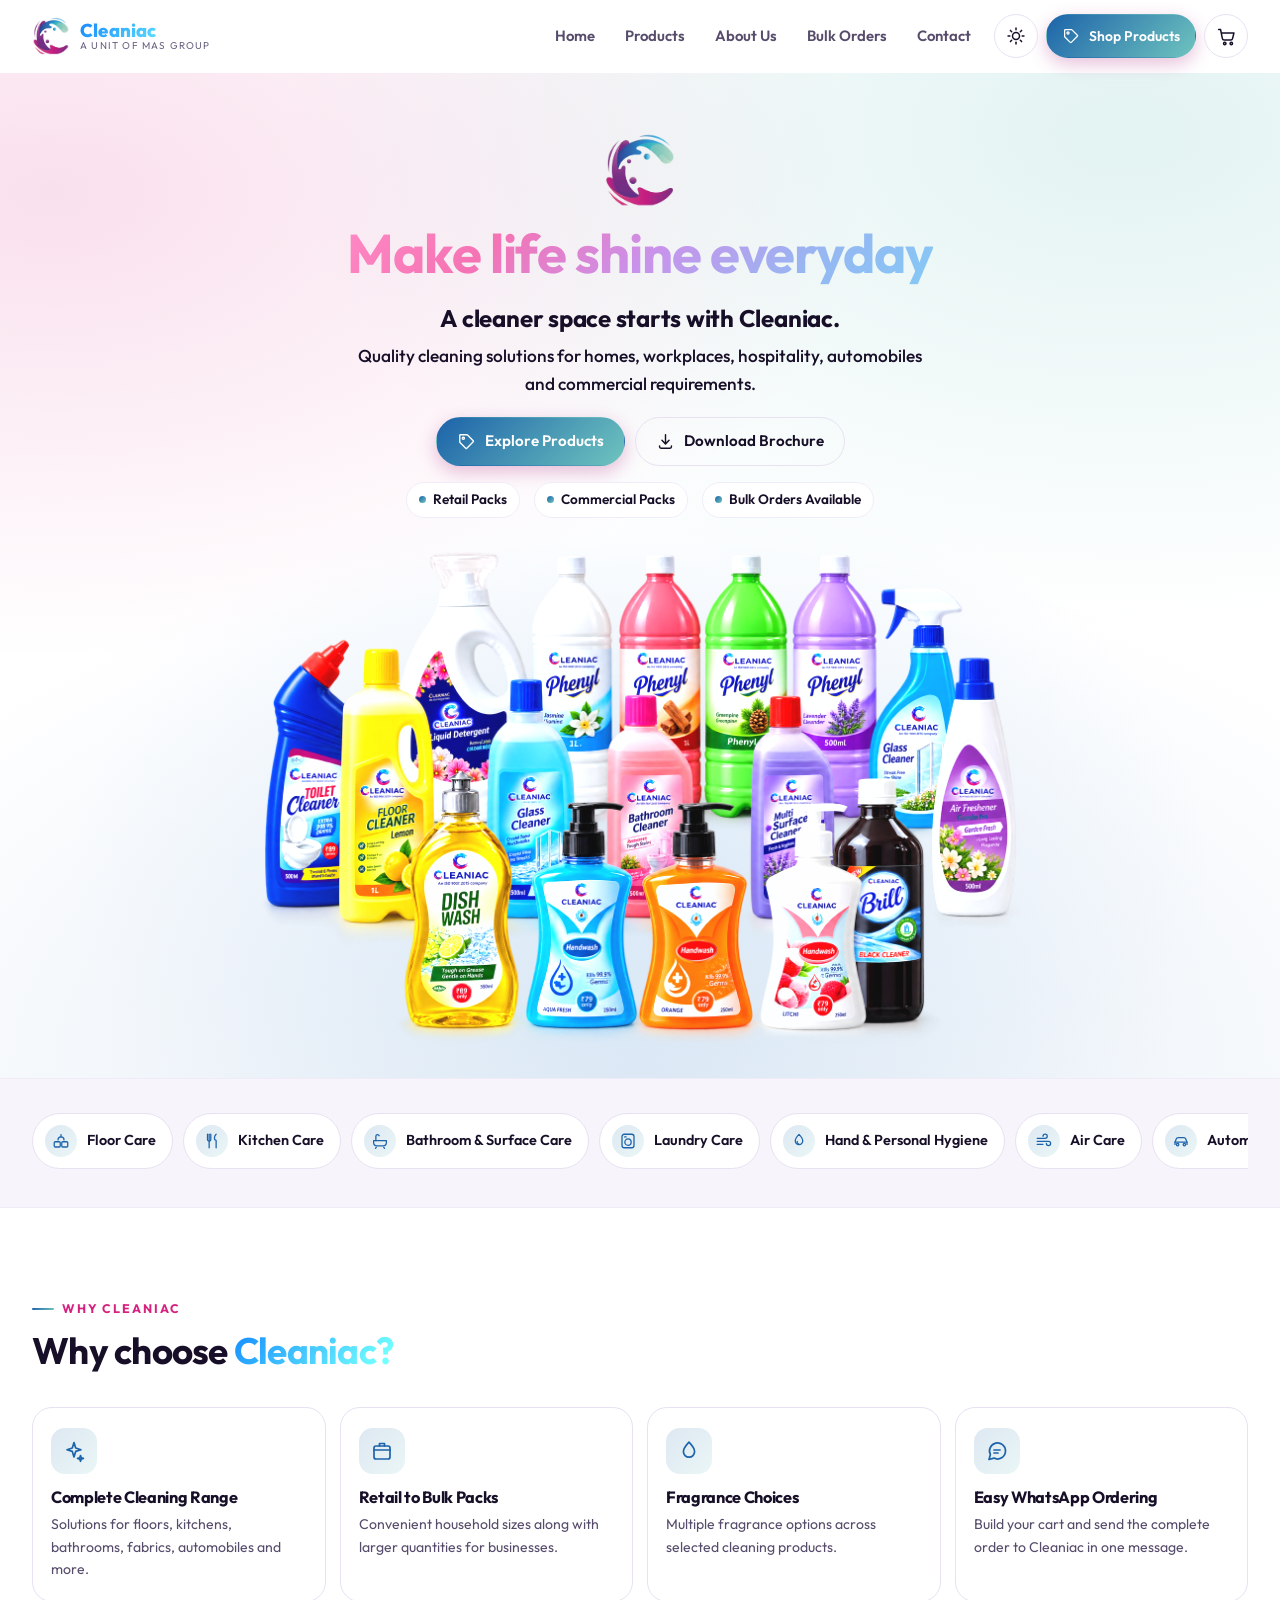
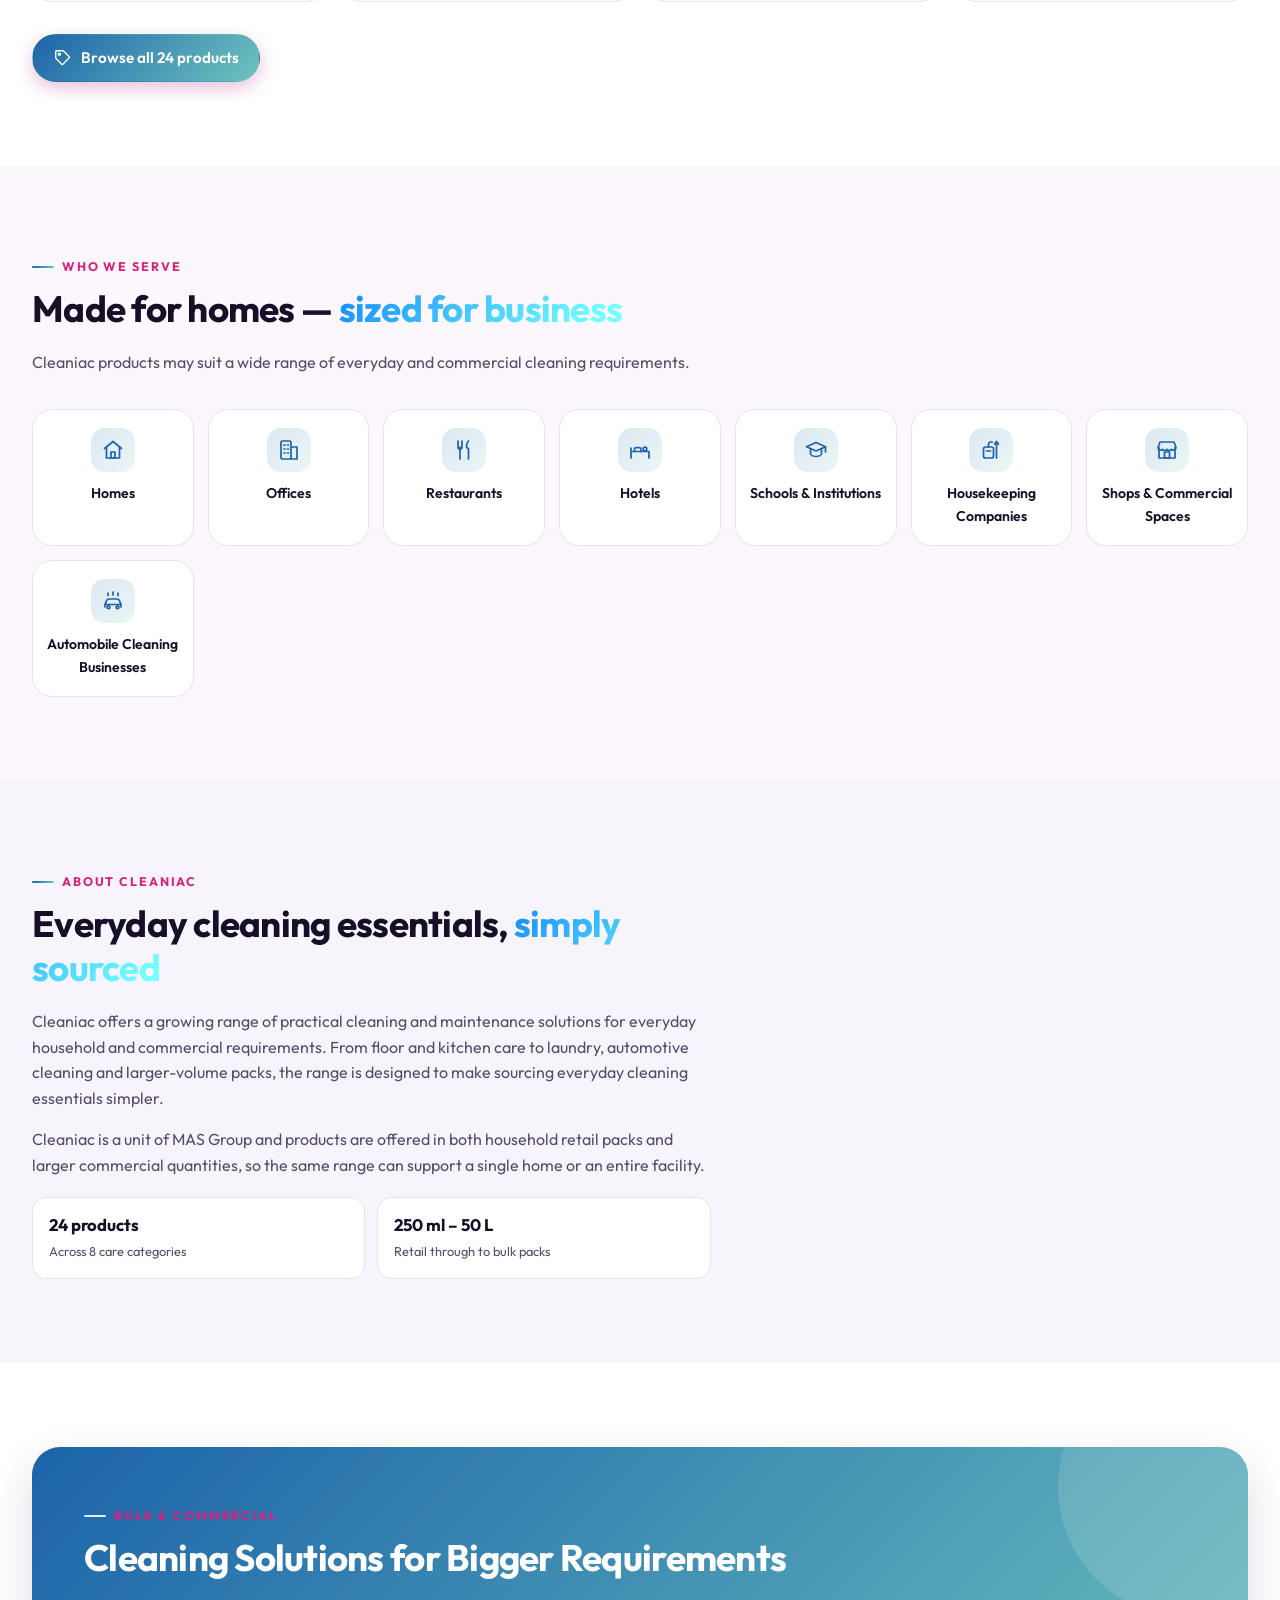
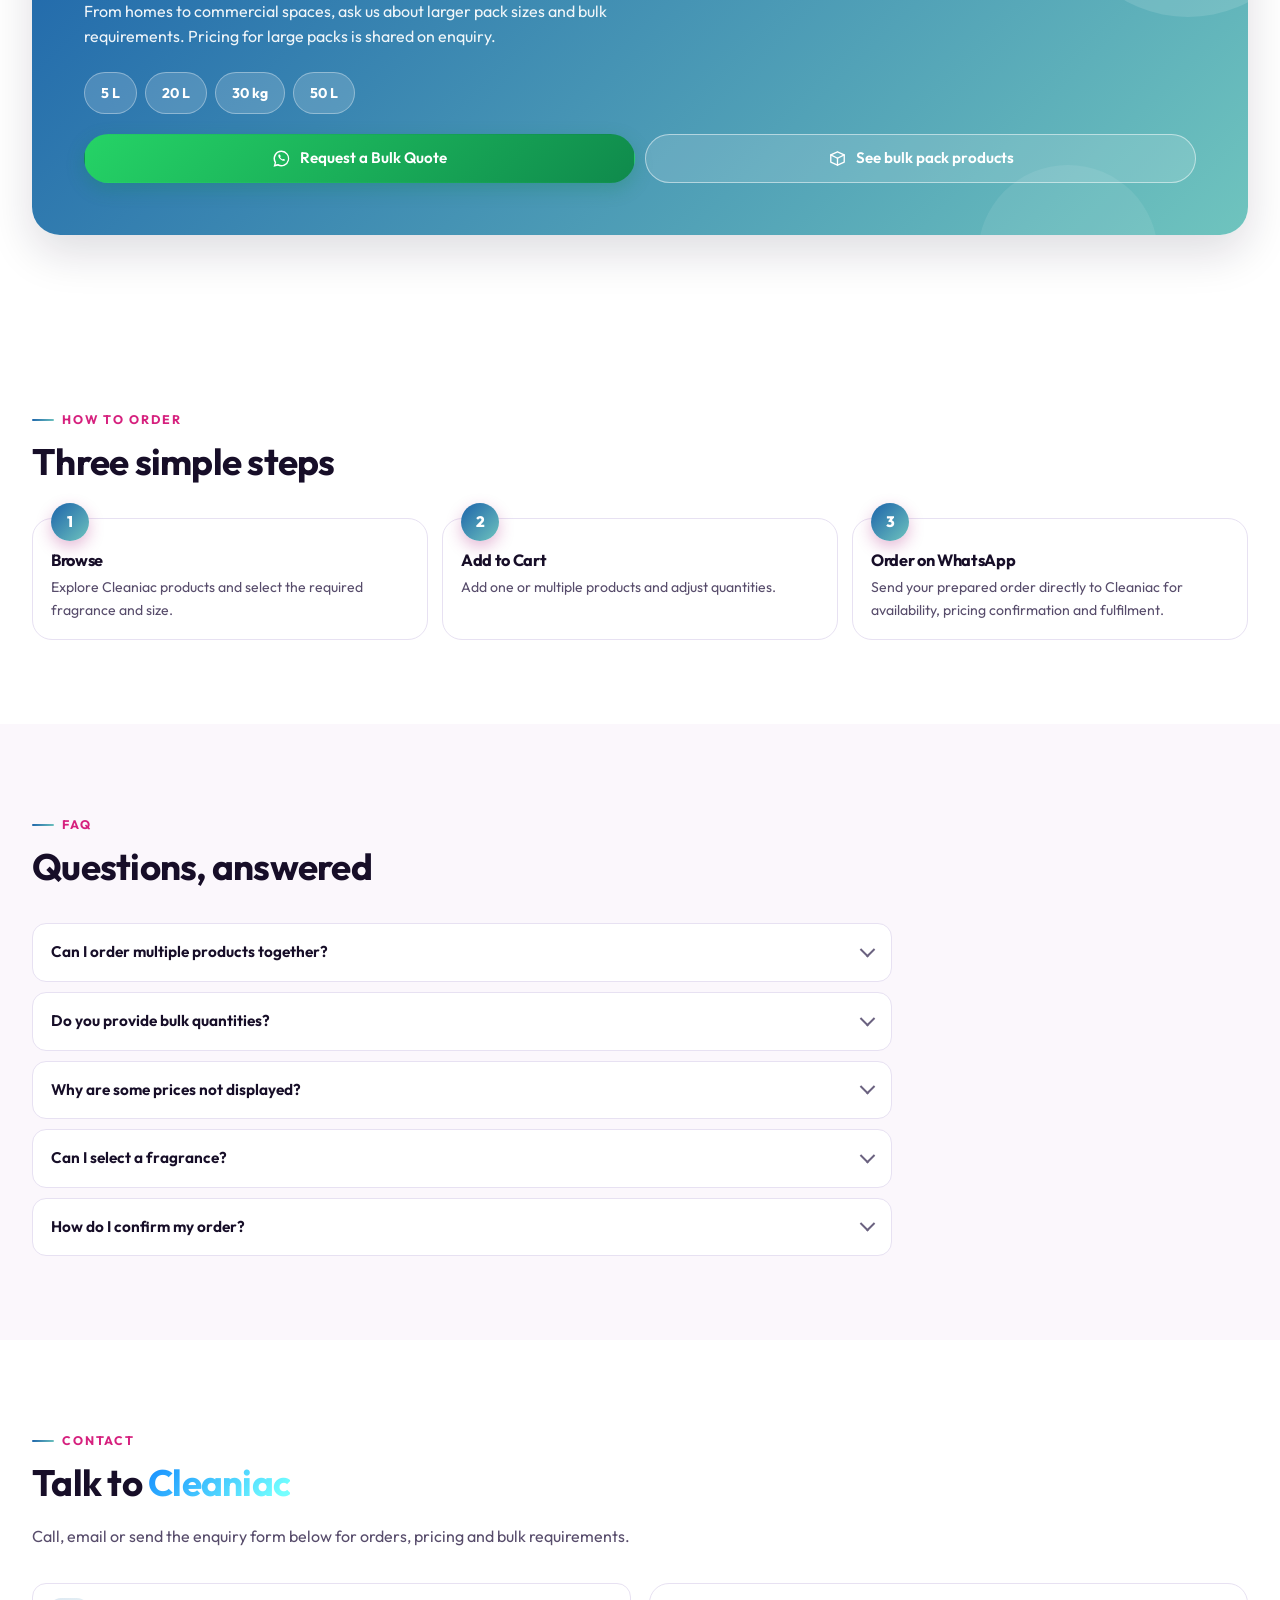
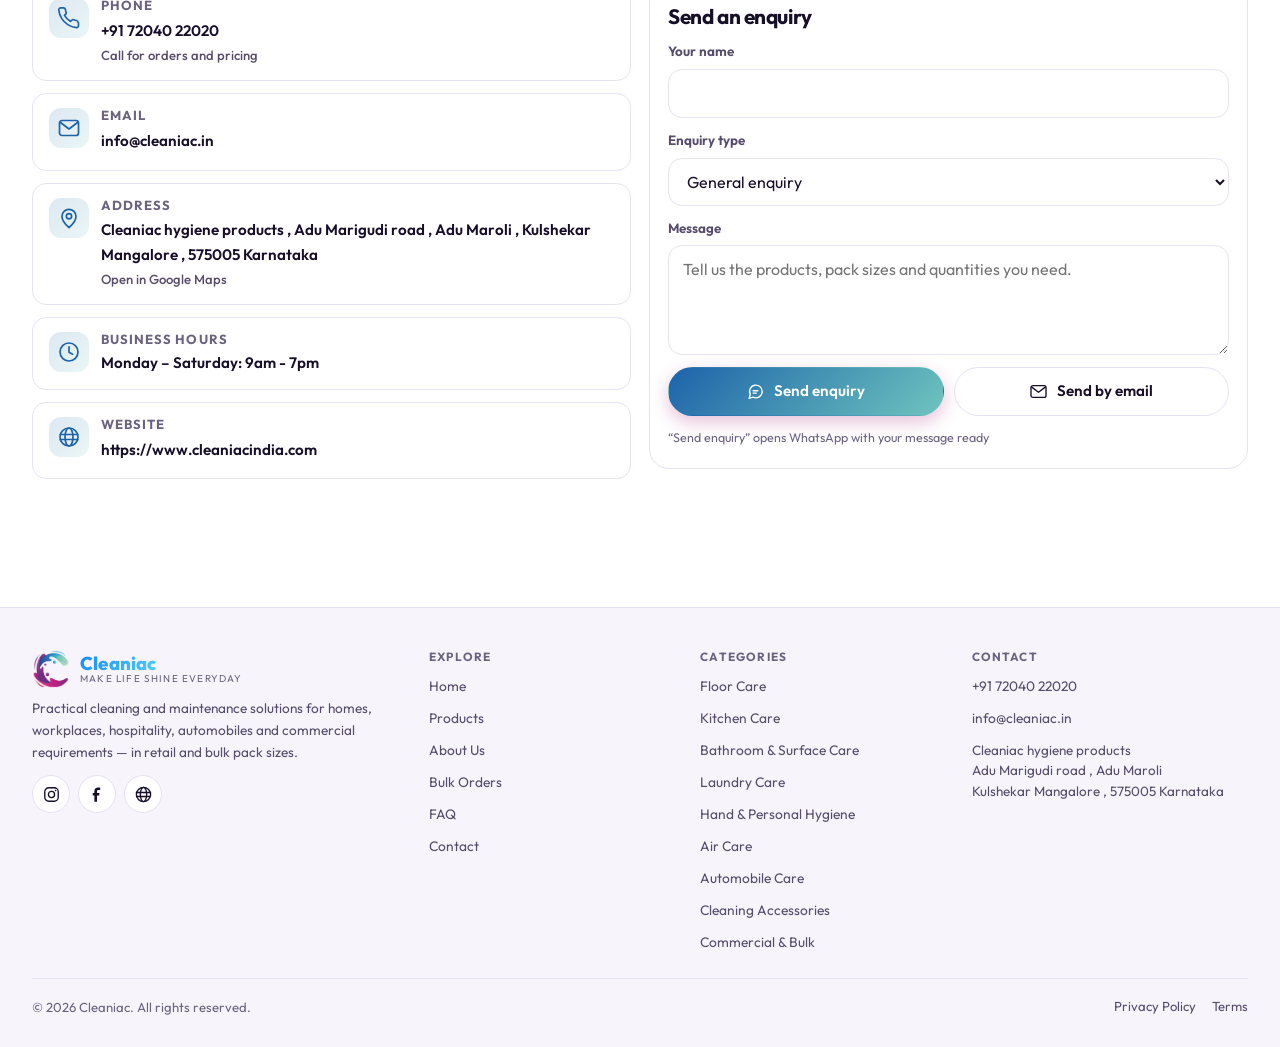
==== commit 7ce67050: "changes" ====
--- a/index.html
+++ b/index.html
@@ -4,7 +4,7 @@
 <head>
   <meta charset="UTF-8">
   <meta name="viewport" content="width=device-width, initial-scale=1, viewport-fit=cover">
-  <meta name="theme-color" content="#A81B7B">
+  <meta name="theme-color" content="#1C63AA">
 
   <title>Cleaniac | Cleaning Solutions for Home &amp; Commercial Use</title>
   <meta name="description"
@@ -530,6 +530,47 @@
     <!-- ========================================================================
        BULK ORDERS  — the WhatsApp bulk-quote request lives here
        ======================================================================== -->
+
+
+    <!-- ========================================================================
+       ABOUT
+       ======================================================================== -->
+    <section class="section section--soft" id="about">
+      <div class="wrap about-grid">
+        <div class="about-copy">
+          <span class="eyebrow">About Cleaniac</span>
+          <h2>Everyday cleaning essentials, <span class="grad-text">simply sourced</span></h2>
+          <p>Cleaniac offers a growing range of practical cleaning and maintenance solutions for everyday household and
+            commercial requirements. From floor and kitchen care to laundry, automotive cleaning and larger-volume
+            packs, the range is designed to make sourcing everyday cleaning essentials simpler.</p>
+          <p>Cleaniac is a unit of MAS Group and products are offered in both household retail packs and larger
+            commercial quantities, so the same range can support a single home or an entire facility.</p>
+
+          <!-- ⚠️ EDITABLE PLACEHOLDER —————————————————————————————————————————————
+             Replace the paragraph below with the real Cleaniac story
+             (how the brand started, what you make, how you work).
+             Delete this block entirely if it is not needed.
+        ————————————————————————————————————————————————————————————————————— -->
+          <!-- <div class="about-note">
+            <strong>Your story goes here.</strong> Add the real Cleaniac background — how the brand began,
+            the people behind it and what you would like customers to know. Edit this text in
+            <code>index.html</code> (search for “EDITABLE PLACEHOLDER”).
+          </div> -->
+
+          <div class="about-stats">
+            <div class="about-stat"><b>24 products</b><span>Across 8 care categories</span></div>
+            <div class="about-stat"><b>250 ml – 50 L</b><span>Retail through to bulk packs</span></div>
+          </div>
+        </div>
+
+        <!-- <div class="about-media">
+          <img src="assets/brand/hero-products.png"
+            alt="Cleaniac liquid detergent, hand wash, floor cleaner, dishwash, glass cleaner and all purpose cleaner bottles"
+            loading="lazy" decoding="async" width="1588" height="820">
+        </div> -->
+      </div>
+    </section>
+
     <section class="section" id="bulk">
       <div class="wrap">
         <div class="bulk">
@@ -556,45 +597,6 @@
               See bulk pack products
             </a>
           </div>
-        </div>
-      </div>
-    </section>
-
-    <!-- ========================================================================
-       ABOUT
-       ======================================================================== -->
-    <section class="section section--soft" id="about">
-      <div class="wrap about-grid">
-        <div class="about-copy">
-          <span class="eyebrow">About Cleaniac</span>
-          <h2>Everyday cleaning essentials, <span class="grad-text">simply sourced</span></h2>
-          <p>Cleaniac offers a growing range of practical cleaning and maintenance solutions for everyday household and
-            commercial requirements. From floor and kitchen care to laundry, automotive cleaning and larger-volume
-            packs, the range is designed to make sourcing everyday cleaning essentials simpler.</p>
-          <p>Cleaniac is a unit of MAS Group and products are offered in both household retail packs and larger
-            commercial quantities, so the same range can support a single home or an entire facility.</p>
-
-          <!-- ⚠️ EDITABLE PLACEHOLDER —————————————————————————————————————————————
-             Replace the paragraph below with the real Cleaniac story
-             (how the brand started, what you make, how you work).
-             Delete this block entirely if it is not needed.
-        ————————————————————————————————————————————————————————————————————— -->
-          <div class="about-note">
-            <strong>Your story goes here.</strong> Add the real Cleaniac background — how the brand began,
-            the people behind it and what you would like customers to know. Edit this text in
-            <code>index.html</code> (search for “EDITABLE PLACEHOLDER”).
-          </div>
-
-          <div class="about-stats">
-            <div class="about-stat"><b>24 products</b><span>Across 8 care categories</span></div>
-            <div class="about-stat"><b>250 ml – 50 L</b><span>Retail through to bulk packs</span></div>
-          </div>
-        </div>
-
-        <div class="about-media">
-          <img src="assets/brand/hero-products.png"
-            alt="Cleaniac liquid detergent, hand wash, floor cleaner, dishwash, glass cleaner and all purpose cleaner bottles"
-            loading="lazy" decoding="async" width="1588" height="820">
         </div>
       </div>
     </section>
@@ -711,8 +713,7 @@
                 Send by email
               </button>
             </div>
-            <p class="form-hint">This form has no server — “Send enquiry” opens WhatsApp with your message ready,
-              nothing is stored on this website.</p>
+            <p class="form-hint">“Send enquiry” opens WhatsApp with your message ready</p>
           </form>
         </div>
       </div>
--- a/css/style.css
+++ b/css/style.css
@@ -10,38 +10,39 @@
    --------------------------------------------------------------------------- */
 :root {
   /* Brand colours sampled from the logo */
-  --pink:      #D6217E;
-  --magenta:   #A81B7B;
-  --purple:    #74258A;
-  --violet:    #5E2E97;
-  --indigo:    #3A5EAB;
-  --blue:      #1C63AA;
-  --teal:      #6FC4BE;
-  --whatsapp:  #25D366;
+  --pink: #D6217E;
+  --magenta: #A81B7B;
+  --purple: #74258A;
+  --violet: #5E2E97;
+  --indigo: #3A5EAB;
+  --blue: #1C63AA;
+  --teal: #6FC4BE;
+  --whatsapp: #25D366;
   --whatsapp-dark: #0F8A4C;
 
-  --grad-brand: linear-gradient(135deg, var(--pink) 0%, var(--magenta) 26%, var(--purple) 52%, var(--indigo) 78%, var(--blue) 100%);
-  --grad-soft:  linear-gradient(135deg, rgba(214,33,126,.10), rgba(28,99,170,.10));
+  --grad-brand: linear-gradient(135deg, var(--blue) 0%, var(--teal) 100%);
+  --grad-soft: linear-gradient(135deg, rgba(28, 99, 170, .15), rgba(111, 196, 190, .15));
 
   /* Light theme surfaces */
-  --bg:        #FFFFFF;
-  --bg-soft:   #F7F5FB;
-  --bg-tint:   #FBF7FC;
-  --surface:   #FFFFFF;
+  --bg: #FFFFFF;
+  --bg-soft: #F7F5FB;
+  --bg-tint: #FBF7FC;
+  --surface: #FFFFFF;
   --surface-2: #F4F1FA;
-  --line:      #E7E1F2;
+  --line: #E7E1F2;
   --line-soft: #F0ECF7;
 
-  --ink:       #170E28;
-  --ink-2:     #574C6B;
-  --ink-3:     #6B6280;
-  --on-brand:  #FFFFFF;
-  --brand-ink: #A81B7B;          /* brand colour that is safe on light bg  */
-  --focus:     #1C63AA;
-
-  --shadow-sm: 0 1px 2px rgba(23,14,40,.06), 0 2px 8px rgba(23,14,40,.05);
-  --shadow-md: 0 6px 18px rgba(23,14,40,.08), 0 2px 6px rgba(23,14,40,.05);
-  --shadow-lg: 0 18px 45px rgba(23,14,40,.14);
+  --ink: #170E28;
+  --ink-2: #574C6B;
+  --ink-3: #6B6280;
+  --on-brand: #FFFFFF;
+  --brand-ink: #1C63AA;
+  /* brand colour that is safe on light bg  */
+  --focus: #1C63AA;
+
+  --shadow-sm: 0 1px 2px rgba(23, 14, 40, .06), 0 2px 8px rgba(23, 14, 40, .05);
+  --shadow-md: 0 6px 18px rgba(23, 14, 40, .08), 0 2px 6px rgba(23, 14, 40, .05);
+  --shadow-lg: 0 18px 45px rgba(23, 14, 40, .14);
 
   --r-sm: 10px;
   --r-md: 14px;
@@ -53,7 +54,7 @@
   --header-h: 64px;
   --bottombar-h: 62px;
 
-  --ease: cubic-bezier(.2,.7,.3,1);
+  --ease: cubic-bezier(.2, .7, .3, 1);
   --t-fast: .16s var(--ease);
   --t: .28s var(--ease);
 
@@ -63,24 +64,24 @@
 /* Dark theme — system preference (unless the visitor forced light) */
 @media (prefers-color-scheme: dark) {
   :root:not([data-theme="light"]) {
-    --bg:        #100A1B;
-    --bg-soft:   #150E23;
-    --bg-tint:   #17102A;
-    --surface:   #1B1330;
+    --bg: #100A1B;
+    --bg-soft: #150E23;
+    --bg-tint: #17102A;
+    --surface: #1B1330;
     --surface-2: #241A3D;
-    --line:      #33264F;
+    --line: #33264F;
     --line-soft: #291E42;
 
-    --ink:       #F5F1FB;
-    --ink-2:     #BFB4D2;
-    --ink-3:     #9A8FB0;
-    --brand-ink: #F573B4;
-    --focus:     #8FB6F0;
-
-    --shadow-sm: 0 1px 2px rgba(0,0,0,.4);
-    --shadow-md: 0 8px 22px rgba(0,0,0,.45);
-    --shadow-lg: 0 22px 50px rgba(0,0,0,.55);
-    --grad-soft: linear-gradient(135deg, rgba(214,33,126,.22), rgba(28,99,170,.22));
+    --ink: #F5F1FB;
+    --ink-2: #BFB4D2;
+    --ink-3: #9A8FB0;
+    --brand-ink: #7DDACE;
+    --focus: #8FB6F0;
+
+    --shadow-sm: 0 1px 2px rgba(0, 0, 0, .4);
+    --shadow-md: 0 8px 22px rgba(0, 0, 0, .45);
+    --shadow-lg: 0 22px 50px rgba(0, 0, 0, .55);
+    --grad-soft: linear-gradient(135deg, rgba(28, 99, 170, .22), rgba(111, 196, 190, .22));
 
     color-scheme: dark;
   }
@@ -88,37 +89,44 @@
 
 /* Dark theme — explicitly chosen with the toggle */
 :root[data-theme="dark"] {
-  --bg:        #100A1B;
-  --bg-soft:   #150E23;
-  --bg-tint:   #17102A;
-  --surface:   #1B1330;
+  --bg: #100A1B;
+  --bg-soft: #150E23;
+  --bg-tint: #17102A;
+  --surface: #1B1330;
   --surface-2: #241A3D;
-  --line:      #33264F;
+  --line: #33264F;
   --line-soft: #291E42;
 
-  --ink:       #F5F1FB;
-  --ink-2:     #BFB4D2;
-  --ink-3:     #9A8FB0;
-  --brand-ink: #F573B4;
-  --focus:     #8FB6F0;
-
-  --shadow-sm: 0 1px 2px rgba(0,0,0,.4);
-  --shadow-md: 0 8px 22px rgba(0,0,0,.45);
-  --shadow-lg: 0 22px 50px rgba(0,0,0,.55);
-  --grad-soft: linear-gradient(135deg, rgba(214,33,126,.22), rgba(28,99,170,.22));
+  --ink: #F5F1FB;
+  --ink-2: #BFB4D2;
+  --ink-3: #9A8FB0;
+  --brand-ink: #7DDACE;
+  --focus: #8FB6F0;
+
+  --shadow-sm: 0 1px 2px rgba(0, 0, 0, .4);
+  --shadow-md: 0 8px 22px rgba(0, 0, 0, .45);
+  --shadow-lg: 0 22px 50px rgba(0, 0, 0, .55);
+  --grad-soft: linear-gradient(135deg, rgba(28, 99, 170, .22), rgba(111, 196, 190, .22));
 
   color-scheme: dark;
 }
 
 /* No colour cross-fade while the light/dark switch is being flipped */
-.theme-switching, .theme-switching *, .theme-switching *::before, .theme-switching *::after {
+.theme-switching,
+.theme-switching *,
+.theme-switching *::before,
+.theme-switching *::after {
   transition: none !important;
 }
 
 /* ---------------------------------------------------------------------------
    2. RESET & BASE
    --------------------------------------------------------------------------- */
-*, *::before, *::after { box-sizing: border-box; }
+*,
+*::before,
+*::after {
+  box-sizing: border-box;
+}
 
 html {
   -webkit-text-size-adjust: 100%;
@@ -137,19 +145,61 @@
   -webkit-font-smoothing: antialiased;
 }
 
-body.no-scroll { overflow: hidden; }
-
-img { max-width: 100%; display: block; }
-button, input, select, textarea { font: inherit; color: inherit; }
-button { cursor: pointer; }
-a { color: var(--brand-ink); text-decoration: none; }
-a:hover { text-decoration: underline; }
-
-h1, h2, h3, h4 { line-height: 1.2; margin: 0 0 .5em; letter-spacing: -.02em; font-weight: 700; }
-h1 { font-size: clamp(1.85rem, 6.2vw, 3.4rem); }
-h2 { font-size: clamp(1.45rem, 4.4vw, 2.3rem); }
-h3 { font-size: clamp(1.05rem, 2.6vw, 1.3rem); }
-p  { margin: 0 0 1em; }
+body.no-scroll {
+  overflow: hidden;
+}
+
+img {
+  max-width: 100%;
+  display: block;
+}
+
+button,
+input,
+select,
+textarea {
+  font: inherit;
+  color: inherit;
+}
+
+button {
+  cursor: pointer;
+}
+
+a {
+  color: var(--brand-ink);
+  text-decoration: none;
+}
+
+a:hover {
+  text-decoration: underline;
+}
+
+h1,
+h2,
+h3,
+h4 {
+  line-height: 1.2;
+  margin: 0 0 .5em;
+  letter-spacing: -.02em;
+  font-weight: 700;
+}
+
+h1 {
+  font-size: clamp(1.85rem, 6.2vw, 3.4rem);
+}
+
+h2 {
+  font-size: clamp(1.45rem, 4.4vw, 2.3rem);
+}
+
+h3 {
+  font-size: clamp(1.05rem, 2.6vw, 1.3rem);
+}
+
+p {
+  margin: 0 0 1em;
+}
 
 :focus-visible {
   outline: 3px solid var(--focus);
@@ -157,21 +207,38 @@
   border-radius: 6px;
 }
 
-::selection { background: rgba(214,33,126,.22); }
+::selection {
+  background: rgba(214, 33, 126, .22);
+}
 
 .visually-hidden {
-  position: absolute !important; width: 1px; height: 1px;
-  padding: 0; margin: -1px; overflow: hidden;
-  clip: rect(0 0 0 0); clip-path: inset(50%); white-space: nowrap;
+  position: absolute !important;
+  width: 1px;
+  height: 1px;
+  padding: 0;
+  margin: -1px;
+  overflow: hidden;
+  clip: rect(0 0 0 0);
+  clip-path: inset(50%);
+  white-space: nowrap;
 }
 
 .skip-link {
-  position: absolute; left: 12px; top: -80px; z-index: 200;
-  background: var(--surface); color: var(--ink);
-  padding: 12px 18px; border-radius: var(--r-sm); box-shadow: var(--shadow-md);
+  position: absolute;
+  left: 12px;
+  top: -80px;
+  z-index: 200;
+  background: var(--surface);
+  color: var(--ink);
+  padding: 12px 18px;
+  border-radius: var(--r-sm);
+  box-shadow: var(--shadow-md);
   transition: top var(--t);
 }
-.skip-link:focus { top: 12px; }
+
+.skip-link:focus {
+  top: 12px;
+}
 
 /* ---------------------------------------------------------------------------
    3. LAYOUT HELPERS
@@ -183,47 +250,109 @@
   padding-inline: var(--gutter);
 }
 
-.section { padding: clamp(42px, 8vw, 84px) 0; }
-.section--soft { background: var(--bg-soft); }
-.section--tint { background: var(--bg-tint); }
-.section--flush { padding-top: clamp(18px, 3vw, 26px); }
-.section-cta { margin: clamp(22px, 4vw, 32px) 0 0; }
+.section {
+  padding: clamp(42px, 8vw, 84px) 0;
+}
+
+.section--soft {
+  background: var(--bg-soft);
+}
+
+.section--tint {
+  background: var(--bg-tint);
+}
+
+.section--flush {
+  padding-top: clamp(18px, 3vw, 26px);
+}
+
+.section-cta {
+  margin: clamp(22px, 4vw, 32px) 0 0;
+}
 
 /* products.html page heading */
 .page-head {
   padding: clamp(22px, 5vw, 44px) 0 clamp(14px, 3vw, 22px);
   background:
-    radial-gradient(100% 90% at 90% 0%, rgba(111,196,190,.16), transparent 60%),
-    radial-gradient(90% 80% at 0% 0%, rgba(214,33,126,.12), transparent 60%),
+    radial-gradient(100% 90% at 90% 0%, rgba(111, 196, 190, .16), transparent 60%),
+    radial-gradient(90% 80% at 0% 0%, rgba(214, 33, 126, .12), transparent 60%),
     var(--bg);
 }
-.page-head h1 { font-size: clamp(1.6rem, 5vw, 2.6rem); margin-bottom: .35em; }
-.page-head p { color: var(--ink-2); max-width: 58ch; margin: 0; }
-.crumbs { display: flex; gap: 8px; align-items: center; font-size: .82rem; color: var(--ink-3); margin-bottom: 12px; }
-.crumbs a { color: var(--ink-2); }
-.crumbs span[aria-current] { color: var(--ink); font-weight: 600; }
-
-.section-head { margin-bottom: clamp(20px, 4vw, 34px); max-width: 62ch; }
-.section-head p { color: var(--ink-2); margin-bottom: 0; }
+
+.page-head h1 {
+  font-size: clamp(1.6rem, 5vw, 2.6rem);
+  margin-bottom: .35em;
+}
+
+.page-head p {
+  color: var(--ink-2);
+  max-width: 58ch;
+  margin: 0;
+}
+
+.crumbs {
+  display: flex;
+  gap: 8px;
+  align-items: center;
+  font-size: .82rem;
+  color: var(--ink-3);
+  margin-bottom: 12px;
+}
+
+.crumbs a {
+  color: var(--ink-2);
+}
+
+.crumbs span[aria-current] {
+  color: var(--ink);
+  font-weight: 600;
+}
+
+.section-head {
+  margin-bottom: clamp(20px, 4vw, 34px);
+  max-width: 62ch;
+}
+
+.section-head p {
+  color: var(--ink-2);
+  margin-bottom: 0;
+}
 
 .eyebrow {
-  display: inline-flex; align-items: center; gap: 8px;
-  font-size: .78rem; font-weight: 700; letter-spacing: .14em; text-transform: uppercase;
-  color: var(--brand-ink); margin-bottom: 10px;
-}
+  display: inline-flex;
+  align-items: center;
+  gap: 8px;
+  font-size: .78rem;
+  font-weight: 700;
+  letter-spacing: .14em;
+  text-transform: uppercase;
+  color: var(--brand-ink);
+  margin-bottom: 10px;
+}
+
 .eyebrow::before {
-  content: ""; width: 22px; height: 2px; border-radius: 2px; background: var(--grad-brand);
+  content: "";
+  width: 22px;
+  height: 2px;
+  border-radius: 2px;
+  background: var(--grad-brand);
 }
 
 .grad-text {
   background: var(--grad-brand);
-  -webkit-background-clip: text; background-clip: text;
+  -webkit-background-clip: text;
+  background-clip: text;
   color: transparent;
 }
+
 :root[data-theme="dark"] .grad-text,
-:root:not([data-theme="light"]) .grad-text { filter: saturate(1.25) brightness(1.35); }
-
-.muted { color: var(--ink-2); }
+:root:not([data-theme="light"]) .grad-text {
+  filter: saturate(1.25) brightness(1.35);
+}
+
+.muted {
+  color: var(--ink-2);
+}
 
 /* ---------------------------------------------------------------------------
    4. BUTTONS, CHIPS, BADGES
@@ -231,88 +360,183 @@
 .btn {
   --btn-bg: var(--surface);
   --btn-fg: var(--ink);
-  display: inline-flex; align-items: center; justify-content: center; gap: 9px;
-  min-height: 48px; padding: 11px 20px;
-  border: 1px solid var(--line); border-radius: 999px;
-  background: var(--btn-bg); color: var(--btn-fg);
-  font-weight: 600; font-size: .95rem; text-align: center; text-decoration: none;
+  display: inline-flex;
+  align-items: center;
+  justify-content: center;
+  gap: 9px;
+  min-height: 48px;
+  padding: 11px 20px;
+  border: 1px solid var(--line);
+  border-radius: 999px;
+  background: var(--btn-bg);
+  color: var(--btn-fg);
+  font-weight: 600;
+  font-size: .95rem;
+  text-align: center;
+  text-decoration: none;
   transition: transform var(--t-fast), box-shadow var(--t), background var(--t), border-color var(--t), filter var(--t);
   -webkit-tap-highlight-color: transparent;
 }
-.btn:hover { text-decoration: none; }
-.btn:active { transform: scale(.97); }
-.btn svg { flex: 0 0 auto; }
+
+.btn:hover {
+  text-decoration: none;
+}
+
+.btn:active {
+  transform: scale(.97);
+}
+
+.btn svg {
+  flex: 0 0 auto;
+}
 
 .btn--primary {
   --btn-fg: var(--on-brand);
   background: var(--grad-brand);
   border-color: transparent;
-  box-shadow: 0 6px 18px rgba(168,27,123,.28);
-}
-.btn--primary:hover { filter: brightness(1.06); box-shadow: 0 10px 26px rgba(168,27,123,.34); }
+  box-shadow: 0 6px 18px rgba(168, 27, 123, .28);
+}
+
+.btn--primary:hover {
+  filter: brightness(1.06);
+  box-shadow: 0 10px 26px rgba(168, 27, 123, .34);
+}
 
 .btn--wa {
   --btn-fg: #FFFFFF;
   background: linear-gradient(135deg, var(--whatsapp) 0%, var(--whatsapp-dark) 100%);
   border-color: transparent;
-  box-shadow: 0 6px 18px rgba(15,138,76,.28);
-}
-.btn--wa:hover { filter: brightness(1.06); }
-
-.btn--ghost { background: transparent; }
-.btn--ghost:hover { background: var(--surface-2); border-color: var(--ink-3); }
-
-.btn--soft { background: var(--surface-2); border-color: transparent; }
-.btn--soft:hover { border-color: var(--line); }
-
-.btn--sm { min-height: 44px; padding: 8px 15px; font-size: .87rem; }
-.btn--block { width: 100%; }
+  box-shadow: 0 6px 18px rgba(15, 138, 76, .28);
+}
+
+.btn--wa:hover {
+  filter: brightness(1.06);
+}
+
+.btn--ghost {
+  background: transparent;
+}
+
+.btn--ghost:hover {
+  background: var(--surface-2);
+  border-color: var(--ink-3);
+}
+
+.btn--soft {
+  background: var(--surface-2);
+  border-color: transparent;
+}
+
+.btn--soft:hover {
+  border-color: var(--line);
+}
+
+.btn--sm {
+  min-height: 44px;
+  padding: 8px 15px;
+  font-size: .87rem;
+}
+
+.btn--block {
+  width: 100%;
+}
+
 .btn--link {
-  min-height: 32px; padding: 4px 10px; border: 0; background: none;
-  color: var(--ink-2); text-decoration: underline; font-size: .85rem;
-  justify-self: center; width: auto;
-}
-.btn--link:hover { color: var(--brand-ink); }
+  min-height: 32px;
+  padding: 4px 10px;
+  border: 0;
+  background: none;
+  color: var(--ink-2);
+  text-decoration: underline;
+  font-size: .85rem;
+  justify-self: center;
+  width: auto;
+}
+
+.btn--link:hover {
+  color: var(--brand-ink);
+}
 
 .chip {
-  display: inline-flex; align-items: center; gap: 7px;
-  min-height: 42px; padding: 8px 16px;
-  border: 1px solid var(--line); border-radius: 999px;
-  background: var(--surface); color: var(--ink-2);
-  font-size: .9rem; font-weight: 600; white-space: nowrap;
+  display: inline-flex;
+  align-items: center;
+  gap: 7px;
+  min-height: 42px;
+  padding: 8px 16px;
+  border: 1px solid var(--line);
+  border-radius: 999px;
+  background: var(--surface);
+  color: var(--ink-2);
+  font-size: .9rem;
+  font-weight: 600;
+  white-space: nowrap;
   transition: color var(--t-fast), border-color var(--t-fast), background var(--t-fast), transform var(--t-fast);
 }
-.chip:hover { color: var(--ink); border-color: var(--brand-ink); }
-.chip:active { transform: scale(.97); }
-.chip[aria-pressed="true"], .chip.is-active {
-  background: var(--grad-brand); color: var(--on-brand); border-color: transparent;
-  box-shadow: 0 4px 14px rgba(168,27,123,.28);
+
+.chip:hover {
+  color: var(--ink);
+  border-color: var(--brand-ink);
+}
+
+.chip:active {
+  transform: scale(.97);
+}
+
+.chip[aria-pressed="true"],
+.chip.is-active {
+  background: var(--grad-brand);
+  color: var(--on-brand);
+  border-color: transparent;
+  box-shadow: 0 4px 14px rgba(168, 27, 123, .28);
 }
 
 .badge {
-  display: inline-flex; align-items: center; gap: 5px;
-  padding: 3px 9px; border-radius: 999px;
-  font-size: .7rem; font-weight: 700; letter-spacing: .02em;
-  background: var(--surface-2); color: var(--ink-2);
+  display: inline-flex;
+  align-items: center;
+  gap: 5px;
+  padding: 3px 9px;
+  border-radius: 999px;
+  font-size: .7rem;
+  font-weight: 700;
+  letter-spacing: .02em;
+  background: var(--surface-2);
+  color: var(--ink-2);
   border: 1px solid var(--line-soft);
 }
-.badge--bulk { background: rgba(28,99,170,.12); color: var(--blue); border-color: rgba(28,99,170,.22); }
+
+.badge--bulk {
+  background: rgba(28, 99, 170, .12);
+  color: var(--blue);
+  border-color: rgba(28, 99, 170, .22);
+}
+
 :root[data-theme="dark"] .badge--bulk,
-:root:not([data-theme="light"]) .badge--bulk { color: #93BEF3; }
-.badge--sizes { background: rgba(214,33,126,.10); color: var(--brand-ink); border-color: rgba(214,33,126,.20); }
+:root:not([data-theme="light"]) .badge--bulk {
+  color: #93BEF3;
+}
+
+.badge--sizes {
+  background: rgba(214, 33, 126, .10);
+  color: var(--brand-ink);
+  border-color: rgba(214, 33, 126, .20);
+}
 
 /* ---------------------------------------------------------------------------
    5. HEADER & NAVIGATION
    --------------------------------------------------------------------------- */
 .site-header {
-  position: sticky; top: 0; z-index: 60;
-  background: var(--bg);                                   /* fallback */
+  position: sticky;
+  top: 0;
+  z-index: 60;
+  background: var(--bg);
+  /* fallback */
   background: color-mix(in srgb, var(--bg) 86%, transparent);
   -webkit-backdrop-filter: saturate(180%) blur(14px);
   backdrop-filter: saturate(180%) blur(14px);
   border-bottom: 1px solid transparent;
   transition: border-color var(--t), box-shadow var(--t), background var(--t);
 }
+
 .site-header.is-scrolled {
   border-bottom-color: var(--line);
   box-shadow: var(--shadow-sm);
@@ -320,89 +544,239 @@
 }
 
 .header-inner {
-  display: flex; align-items: center; gap: 10px;
+  display: flex;
+  align-items: center;
+  gap: 10px;
   min-height: var(--header-h);
 }
 
-.brand { display: inline-flex; align-items: center; gap: 10px; margin-right: auto; text-decoration: none; }
-.brand:hover { text-decoration: none; }
-.brand img { width: 38px; height: 38px; object-fit: contain; }
-.brand-text { display: flex; flex-direction: column; line-height: 1.05; }
+.brand {
+  display: inline-flex;
+  align-items: center;
+  gap: 10px;
+  margin-right: auto;
+  text-decoration: none;
+}
+
+.brand:hover {
+  text-decoration: none;
+}
+
+.brand img {
+  width: 38px;
+  height: 38px;
+  object-fit: contain;
+}
+
+.brand-text {
+  display: flex;
+  flex-direction: column;
+  line-height: 1.05;
+}
+
 .brand-name {
-  font-size: 1.16rem; font-weight: 800; letter-spacing: .01em;
-  background: var(--grad-brand); -webkit-background-clip: text; background-clip: text; color: transparent;
-}
+  font-size: 1.16rem;
+  font-weight: 800;
+  letter-spacing: .01em;
+  background: var(--grad-brand);
+  -webkit-background-clip: text;
+  background-clip: text;
+  color: transparent;
+}
+
 :root[data-theme="dark"] .brand-name,
-:root:not([data-theme="light"]) .brand-name { filter: saturate(1.2) brightness(1.35); }
-.brand-sub { font-size: .62rem; letter-spacing: .12em; text-transform: uppercase; color: var(--ink-3); }
-
-.nav-desktop { display: none; }
-.nav-desktop ul { display: flex; align-items: center; gap: 4px; list-style: none; margin: 0; padding: 0; }
+:root:not([data-theme="light"]) .brand-name {
+  filter: saturate(1.2) brightness(1.35);
+}
+
+.brand-sub {
+  font-size: .62rem;
+  letter-spacing: .12em;
+  text-transform: uppercase;
+  color: var(--ink-3);
+}
+
+.nav-desktop {
+  display: none;
+}
+
+.nav-desktop ul {
+  display: flex;
+  align-items: center;
+  gap: 4px;
+  list-style: none;
+  margin: 0;
+  padding: 0;
+}
+
 .nav-desktop a {
-  display: block; padding: 9px 13px; border-radius: 999px;
-  color: var(--ink-2); font-weight: 600; font-size: .93rem; text-decoration: none;
+  display: block;
+  padding: 9px 13px;
+  border-radius: 999px;
+  color: var(--ink-2);
+  font-weight: 600;
+  font-size: .93rem;
+  text-decoration: none;
   transition: color var(--t-fast), background var(--t-fast);
 }
-.nav-desktop a:hover, .nav-desktop a:focus-visible { color: var(--ink); background: var(--surface-2); text-decoration: none; }
-
-.header-actions { display: flex; align-items: center; gap: 8px; }
+
+.nav-desktop a:hover,
+.nav-desktop a:focus-visible {
+  color: var(--ink);
+  background: var(--surface-2);
+  text-decoration: none;
+}
+
+.header-actions {
+  display: flex;
+  align-items: center;
+  gap: 8px;
+}
 
 .icon-btn {
   position: relative;
-  display: inline-flex; align-items: center; justify-content: center;
-  width: 44px; height: 44px; padding: 0;
-  border: 1px solid var(--line); border-radius: 50%;
-  background: var(--surface); color: var(--ink);
+  display: inline-flex;
+  align-items: center;
+  justify-content: center;
+  width: 44px;
+  height: 44px;
+  padding: 0;
+  border: 1px solid var(--line);
+  border-radius: 50%;
+  background: var(--surface);
+  color: var(--ink);
   transition: background var(--t-fast), border-color var(--t-fast), transform var(--t-fast);
 }
-.icon-btn:hover { background: var(--surface-2); border-color: var(--ink-3); }
-.icon-btn:active { transform: scale(.94); }
+
+.icon-btn:hover {
+  background: var(--surface-2);
+  border-color: var(--ink-3);
+}
+
+.icon-btn:active {
+  transform: scale(.94);
+}
 
 .cart-count {
-  position: absolute; top: -4px; right: -4px;
-  min-width: 21px; height: 21px; padding: 0 5px;
-  display: none; align-items: center; justify-content: center;
-  border-radius: 999px; background: var(--grad-brand); color: #fff;
-  font-size: .7rem; font-weight: 800; line-height: 1;
+  position: absolute;
+  top: -4px;
+  right: -4px;
+  min-width: 21px;
+  height: 21px;
+  padding: 0 5px;
+  display: none;
+  align-items: center;
+  justify-content: center;
+  border-radius: 999px;
+  background: var(--grad-brand);
+  color: #fff;
+  font-size: .7rem;
+  font-weight: 800;
+  line-height: 1;
   border: 2px solid var(--bg);
 }
-.cart-count.is-visible { display: inline-flex; }
-.cart-count.bump { animation: bump .4s var(--ease); }
-@keyframes bump { 0%{transform:scale(1)} 35%{transform:scale(1.35)} 100%{transform:scale(1)} }
-
-.theme-toggle .icon-sun { display: none; }
+
+.cart-count.is-visible {
+  display: inline-flex;
+}
+
+.cart-count.bump {
+  animation: bump .4s var(--ease);
+}
+
+@keyframes bump {
+  0% {
+    transform: scale(1)
+  }
+
+  35% {
+    transform: scale(1.35)
+  }
+
+  100% {
+    transform: scale(1)
+  }
+}
+
+.theme-toggle .icon-sun {
+  display: none;
+}
+
 :root[data-theme="dark"] .theme-toggle .icon-sun,
-:root:not([data-theme="light"]) .theme-toggle .icon-sun { display: block; }
+:root:not([data-theme="light"]) .theme-toggle .icon-sun {
+  display: block;
+}
+
 :root[data-theme="dark"] .theme-toggle .icon-moon,
-:root:not([data-theme="light"]) .theme-toggle .icon-moon { display: none; }
+:root:not([data-theme="light"]) .theme-toggle .icon-moon {
+  display: none;
+}
+
 @media (prefers-color-scheme: dark) {
-  :root:not([data-theme="dark"]):not([data-theme="light"]) .theme-toggle .icon-sun { display: block; }
-  :root:not([data-theme="dark"]):not([data-theme="light"]) .theme-toggle .icon-moon { display: none; }
-}
-:root[data-theme="light"] .theme-toggle .icon-sun { display: none; }
-:root[data-theme="light"] .theme-toggle .icon-moon { display: block; }
-
-.header-cta { display: none; }
+  :root:not([data-theme="dark"]):not([data-theme="light"]) .theme-toggle .icon-sun {
+    display: block;
+  }
+
+  :root:not([data-theme="dark"]):not([data-theme="light"]) .theme-toggle .icon-moon {
+    display: none;
+  }
+}
+
+:root[data-theme="light"] .theme-toggle .icon-sun {
+  display: none;
+}
+
+:root[data-theme="light"] .theme-toggle .icon-moon {
+  display: block;
+}
+
+.header-cta {
+  display: none;
+}
 
 /* Mobile menu panel */
 .nav-mobile {
-  position: fixed; inset: var(--header-h) 0 auto 0; z-index: 55;
+  position: fixed;
+  inset: var(--header-h) 0 auto 0;
+  z-index: 55;
   background: var(--bg);
   border-bottom: 1px solid var(--line);
   box-shadow: var(--shadow-lg);
-  transform: translateY(-12px); opacity: 0; visibility: hidden;
+  transform: translateY(-12px);
+  opacity: 0;
+  visibility: hidden;
   transition: transform var(--t), opacity var(--t), visibility var(--t);
-  max-height: calc(100dvh - var(--header-h)); overflow-y: auto;
-}
-.nav-mobile.is-open { transform: translateY(0); opacity: 1; visibility: visible; }
+  max-height: calc(100dvh - var(--header-h));
+  overflow-y: auto;
+}
+
+.nav-mobile.is-open {
+  transform: translateY(0);
+  opacity: 1;
+  visibility: visible;
+}
+
 /* 10px of bottom padding keeps the last link clear of the panel edge */
-.nav-mobile ul { list-style: none; margin: 0; padding: 10px var(--gutter); }
+.nav-mobile ul {
+  list-style: none;
+  margin: 0;
+  padding: 10px var(--gutter);
+}
+
 .nav-mobile a {
-  display: flex; align-items: center; justify-content: space-between;
-  padding: 14px 4px; border-bottom: 1px solid var(--line-soft);
-  color: var(--ink); font-weight: 600; text-decoration: none;
-}
-.nav-mobile a:hover { color: var(--brand-ink); }
+  display: flex;
+  align-items: center;
+  justify-content: space-between;
+  padding: 14px 4px;
+  border-bottom: 1px solid var(--line-soft);
+  color: var(--ink);
+  font-weight: 600;
+  text-decoration: none;
+}
+
+.nav-mobile a:hover {
+  color: var(--brand-ink);
+}
 
 /* ---------------------------------------------------------------------------
    6. HERO
@@ -411,69 +785,117 @@
   /* Width of the product strip. It keeps the shot's own 1588x820 proportions,
      so there is never any letterbox dead space above or below the bottles. */
   --hero-strip-w: min(100%, 980px);
-  --hero-tail: clamp(22px, 3vw, 34px);        /* breathing room under the copy */
-  --hero-bg-o: .82;                           /* light theme — dark override below */
-
-  position: relative; overflow: hidden; isolation: isolate;
-  display: flex; flex-direction: column; justify-content: flex-end;
+  --hero-tail: clamp(22px, 3vw, 34px);
+  /* breathing room under the copy */
+  --hero-bg-o: .82;
+  /* light theme — dark override below */
+
+  position: relative;
+  overflow: hidden;
+  isolation: isolate;
+  display: flex;
+  flex-direction: column;
+  justify-content: flex-end;
   padding: clamp(20px, 3.2vw, 40px) 0 var(--hero-tail);
   /* Just tall enough for the strip; any slack lands ABOVE the copy (behind the
      bottles), never as a gap under the trust line. 100vw here is only ever a
      hair wider than the hero, so it can never cause horizontal overflow. */
   min-height: calc(min(100vw, 980px) / 1.9366 + var(--hero-tail));
   background:
-    radial-gradient(120% 90% at 88% 6%, rgba(111,196,190,.20), transparent 55%),
-    radial-gradient(110% 80% at 4% 12%, rgba(214,33,126,.14), transparent 58%),
-    radial-gradient(120% 90% at 50% 100%, rgba(28,99,170,.12), transparent 60%),
+    radial-gradient(120% 90% at 88% 6%, rgba(111, 196, 190, .20), transparent 55%),
+    radial-gradient(110% 80% at 4% 12%, rgba(214, 33, 126, .14), transparent 58%),
+    radial-gradient(120% 90% at 50% 100%, rgba(28, 99, 170, .12), transparent 60%),
     var(--bg);
 }
+
 /* Dark mode needs MORE of the shot, not less: the cut-out is mostly pale,
    translucent plastic, so any dimming on the near-black ground crushes it. */
 :root[data-theme="dark"] .hero,
-:root:not([data-theme="light"]) .hero { --hero-bg-o: .95; }
+:root:not([data-theme="light"]) .hero {
+  --hero-bg-o: .95;
+}
 
 /* A soft pool of light under the bottles in dark mode so the silhouettes
    separate from the black ground. Sits BEHIND the shot (z-index -1). */
 .hero::before {
-  content: ""; position: absolute; z-index: -1; inset-inline: 0; bottom: 0; height: 88%;
+  content: "";
+  position: absolute;
+  z-index: -1;
+  inset-inline: 0;
+  bottom: 0;
+  height: 88%;
   pointer-events: none;
 }
+
 :root[data-theme="dark"] .hero::before,
 :root:not([data-theme="light"]) .hero::before {
-  background: radial-gradient(62% 66% at 50% 78%, rgba(160,205,245,.22), transparent 72%);
+  background: radial-gradient(62% 66% at 50% 78%, rgba(160, 205, 245, .22), transparent 72%);
 }
 
 /* The product shot as a true backdrop: a bottom-anchored strip at the image's
    own aspect ratio (no `cover` crop, no `contain` letterboxing), with the logo,
    headline, lead and buttons composited on top of it. */
 .hero-bg {
-  position: absolute; z-index: 0; bottom: 0; left: 0; right: 0;
-  width: var(--hero-strip-w); height: auto;
+  position: absolute;
+  z-index: 0;
+  bottom: 0;
+  left: 0;
+  right: 0;
+  width: var(--hero-strip-w);
+  height: auto;
   aspect-ratio: 1588 / 820;
-  margin-inline: auto;                        /* centres it without a transform */
+  margin-inline: auto;
+  /* centres it without a transform */
   object-fit: contain;
   opacity: var(--hero-bg-o);
-  pointer-events: none; user-select: none;
+  pointer-events: none;
+  user-select: none;
   animation: hero-bg-in 1.1s var(--ease) both;
 }
+
 :root[data-theme="dark"] .hero-bg,
-:root:not([data-theme="light"]) .hero-bg { filter: brightness(1.12) saturate(1.1); }
+:root:not([data-theme="light"]) .hero-bg {
+  filter: brightness(1.12) saturate(1.1);
+}
 
 .hero::after {
-  content: ""; position: absolute; z-index: 1; inset-inline: -10%; bottom: -70px; height: 160px;
-  background: radial-gradient(60% 100% at 50% 0%, rgba(255,255,255,.55), transparent 70%);
+  content: "";
+  position: absolute;
+  z-index: 1;
+  inset-inline: -10%;
+  bottom: -70px;
+  height: 160px;
+  background: radial-gradient(60% 100% at 50% 0%, rgba(255, 255, 255, .55), transparent 70%);
   pointer-events: none;
 }
+
 :root[data-theme="dark"] .hero::after,
-:root:not([data-theme="light"]) .hero::after { display: none; }
+:root:not([data-theme="light"]) .hero::after {
+  display: none;
+}
 
 @keyframes hero-bg-in {
-  from { opacity: 0; transform: translateY(22px) scale(1.03); }
-  to   { opacity: var(--hero-bg-o); transform: none; }
-}
+  from {
+    opacity: 0;
+    transform: translateY(22px) scale(1.03);
+  }
+
+  to {
+    opacity: var(--hero-bg-o);
+    transform: none;
+  }
+}
+
 @keyframes hero-copy-in {
-  from { opacity: 0; transform: translateY(14px); }
-  to   { opacity: 1; transform: none; }
+  from {
+    opacity: 0;
+    transform: translateY(14px);
+  }
+
+  to {
+    opacity: 1;
+    transform: none;
+  }
 }
 
 /* The headline now sits on the product shot, so the standard brand gradient no
@@ -484,6 +906,7 @@
 .hero .grad-text {
   --grad-brand: linear-gradient(135deg, #B81870 0%, #97176D 26%, #6B2280 52%, #33538F 78%, #1A5C99 100%);
 }
+
 :root[data-theme="dark"] .hero .grad-text,
 :root:not([data-theme="light"]) .hero .grad-text {
   --grad-brand: linear-gradient(135deg, #FF8AC5 0%, #F573B4 26%, #C992EB 52%, #96B7F2 78%, #84C9F6 100%);
@@ -492,7 +915,8 @@
 
 /* Single centred column — the copy sits in front of the shot at every width */
 .hero-inner {
-  position: relative; z-index: 2;
+  position: relative;
+  z-index: 2;
   max-width: 780px;
   animation: hero-copy-in .6s var(--ease) both;
 }
@@ -501,140 +925,323 @@
    only, so the text lifts off the bottles without dimming the whole photo.
    Built from --bg, so it reads correctly in light and dark. */
 .hero-inner::before {
-  content: ""; position: absolute; z-index: -1; inset: -9% -7%;
+  content: "";
+  position: absolute;
+  z-index: -1;
+  inset: -9% -7%;
   pointer-events: none;
   /* A soft-edged band rather than an ellipse: an ellipse thins out exactly where
      the headline sits (top of the block). Vertical gradient + horizontal mask
      gives an even pool across the copy that dissolves on all four sides. */
   background: linear-gradient(to bottom,
-    transparent 0%,
-    color-mix(in srgb, var(--bg) 80%, transparent) 12%,
-    color-mix(in srgb, var(--bg) 80%, transparent) 58%,
-    color-mix(in srgb, var(--bg) 30%, transparent) 78%,
-    transparent 100%);
+      transparent 0%,
+      color-mix(in srgb, var(--bg) 80%, transparent) 12%,
+      color-mix(in srgb, var(--bg) 80%, transparent) 58%,
+      color-mix(in srgb, var(--bg) 30%, transparent) 78%,
+      transparent 100%);
   -webkit-mask-image: linear-gradient(to right, transparent 0%, #000 13%, #000 87%, transparent 100%);
-          mask-image: linear-gradient(to right, transparent 0%, #000 13%, #000 87%, transparent 100%);
-}
-
-.hero-copy { text-align: center; }
-
-.hero-logo { width: 74px; height: 74px; object-fit: contain; margin-bottom: 14px; margin-inline: auto; }
-.hero h1 { margin-bottom: .3em; }
+  mask-image: linear-gradient(to right, transparent 0%, #000 13%, #000 87%, transparent 100%);
+}
+
+.hero-copy {
+  text-align: center;
+}
+
+.hero-logo {
+  width: 74px;
+  height: 74px;
+  object-fit: contain;
+  margin-bottom: 14px;
+  margin-inline: auto;
+}
+
+.hero h1 {
+  margin-bottom: .3em;
+}
+
 .hero-sub {
-  font-size: clamp(1.1rem, 3.2vw, 1.5rem); font-weight: 700; line-height: 1.25;
-  color: var(--ink); margin-bottom: .4em; letter-spacing: -.01em;
-}
+  font-size: clamp(1.1rem, 3.2vw, 1.5rem);
+  font-weight: 700;
+  line-height: 1.25;
+  color: var(--ink);
+  margin-bottom: .4em;
+  letter-spacing: -.01em;
+}
+
 /* Full-strength ink (not --ink-2) — the copy sits on photography now */
 .hero-lead {
-  font-size: clamp(.98rem, 2.4vw, 1.08rem); font-weight: 500; color: var(--ink);
-  max-width: 52ch; margin-inline: auto;
-}
-
-.hero-cta { display: flex; flex-wrap: wrap; justify-content: center; gap: 10px; margin: 20px 0 16px; }
-.hero-cta .btn { flex: 1 1 200px; }
+  font-size: clamp(.98rem, 2.4vw, 1.08rem);
+  font-weight: 500;
+  color: var(--ink);
+  max-width: 52ch;
+  margin-inline: auto;
+}
+
+.hero-cta {
+  display: flex;
+  flex-wrap: wrap;
+  justify-content: center;
+  gap: 10px;
+  margin: 20px 0 16px;
+}
+
+.hero-cta .btn {
+  flex: 1 1 200px;
+}
 
 .trust-line {
-  display: flex; flex-wrap: wrap; align-items: center; justify-content: center; gap: 8px 14px;
-  font-size: .85rem; color: var(--ink); font-weight: 600; margin-bottom: 0;
-}
+  display: flex;
+  flex-wrap: wrap;
+  align-items: center;
+  justify-content: center;
+  gap: 8px 14px;
+  font-size: .85rem;
+  color: var(--ink);
+  font-weight: 600;
+  margin-bottom: 0;
+}
+
 /* Pills: the trust line is the part of the copy that sits right on the bottles,
    so each item carries its own small backing instead of dimming the whole photo */
 .trust-line span {
-  display: inline-flex; align-items: center; gap: 7px;
-  padding: 6px 12px; border-radius: 999px;
+  display: inline-flex;
+  align-items: center;
+  gap: 7px;
+  padding: 6px 12px;
+  border-radius: 999px;
   background: color-mix(in srgb, var(--bg) 88%, transparent);
   border: 1px solid var(--line-soft);
 }
+
 .trust-line span::before {
-  content: ""; width: 7px; height: 7px; border-radius: 50%; background: var(--grad-brand);
+  content: "";
+  width: 7px;
+  height: 7px;
+  border-radius: 50%;
+  background: var(--grad-brand);
 }
 
 /* ---------------------------------------------------------------------------
    7. CATEGORY RAIL
    --------------------------------------------------------------------------- */
-.cat-rail-wrap { padding: clamp(18px, 4vw, 30px) 0; border-block: 1px solid var(--line-soft); background: var(--bg-soft); }
+.cat-rail-wrap {
+  padding: clamp(18px, 4vw, 30px) 0;
+  border-block: 1px solid var(--line-soft);
+  background: var(--bg-soft);
+}
+
 .cat-rail {
-  display: flex; gap: 10px; overflow-x: auto; padding: 4px 0 8px;
-  scroll-snap-type: x proximity; -webkit-overflow-scrolling: touch;
+  display: flex;
+  gap: 10px;
+  overflow-x: auto;
+  padding: 4px 0 8px;
+  scroll-snap-type: x proximity;
+  -webkit-overflow-scrolling: touch;
   scrollbar-width: none;
 }
-.cat-rail::-webkit-scrollbar { display: none; }
+
+.cat-rail::-webkit-scrollbar {
+  display: none;
+}
+
 .cat-card {
-  scroll-snap-align: start; flex: 0 0 auto;
-  display: inline-flex; align-items: center; gap: 10px;
+  scroll-snap-align: start;
+  flex: 0 0 auto;
+  display: inline-flex;
+  align-items: center;
+  gap: 10px;
   padding: 11px 16px 11px 12px;
-  border: 1px solid var(--line); border-radius: 999px;
-  background: var(--surface); color: var(--ink);
-  font-weight: 600; font-size: .9rem; white-space: nowrap; text-decoration: none;
+  border: 1px solid var(--line);
+  border-radius: 999px;
+  background: var(--surface);
+  color: var(--ink);
+  font-weight: 600;
+  font-size: .9rem;
+  white-space: nowrap;
+  text-decoration: none;
   transition: transform var(--t-fast), border-color var(--t-fast), box-shadow var(--t);
 }
-.cat-card:hover { transform: translateY(-2px); border-color: var(--brand-ink); box-shadow: var(--shadow-sm); text-decoration: none; }
+
+.cat-card:hover {
+  transform: translateY(-2px);
+  border-color: var(--brand-ink);
+  box-shadow: var(--shadow-sm);
+  text-decoration: none;
+}
+
 .cat-card .cat-ico {
-  display: inline-flex; align-items: center; justify-content: center;
-  width: 32px; height: 32px; border-radius: 50%;
-  background: var(--grad-soft); color: var(--brand-ink);
-}
-.cat-card .cat-ico svg { width: 18px; height: 18px; }
+  display: inline-flex;
+  align-items: center;
+  justify-content: center;
+  width: 32px;
+  height: 32px;
+  border-radius: 50%;
+  background: var(--grad-soft);
+  color: var(--brand-ink);
+}
+
+.cat-card .cat-ico svg {
+  width: 18px;
+  height: 18px;
+}
 
 /* ---------------------------------------------------------------------------
    8. CATALOGUE — TOOLBAR
    --------------------------------------------------------------------------- */
-.catalogue-toolbar { display: grid; gap: 14px; margin-bottom: 22px; }
-
-.search-field { position: relative; }
+.catalogue-toolbar {
+  display: grid;
+  gap: 14px;
+  margin-bottom: 22px;
+}
+
+.search-field {
+  position: relative;
+}
+
 .search-field .search-ico {
-  position: absolute; left: 15px; top: 50%; transform: translateY(-50%);
-  color: var(--ink-3); pointer-events: none;
-}
+  position: absolute;
+  left: 15px;
+  top: 50%;
+  transform: translateY(-50%);
+  color: var(--ink-3);
+  pointer-events: none;
+}
+
 .search-field input {
-  width: 100%; min-height: 52px;
+  width: 100%;
+  min-height: 52px;
   padding: 12px 48px 12px 46px;
-  border: 1px solid var(--line); border-radius: 999px;
-  background: var(--surface); color: var(--ink);
+  border: 1px solid var(--line);
+  border-radius: 999px;
+  background: var(--surface);
+  color: var(--ink);
   transition: border-color var(--t-fast), box-shadow var(--t-fast);
 }
-.search-field input::placeholder { color: var(--ink-3); }
-.search-field input:focus { outline: none; border-color: var(--brand-ink); box-shadow: 0 0 0 4px rgba(214,33,126,.14); }
+
+.search-field input::placeholder {
+  color: var(--ink-3);
+}
+
+.search-field input:focus {
+  outline: none;
+  border-color: var(--brand-ink);
+  box-shadow: 0 0 0 4px rgba(214, 33, 126, .14);
+}
+
 .search-clear {
-  position: absolute; right: 7px; top: 50%; transform: translateY(-50%);
-  width: 38px; height: 38px; display: none;
-  align-items: center; justify-content: center;
-  border: 0; border-radius: 50%; background: var(--surface-2); color: var(--ink-2);
-}
-.search-clear.is-visible { display: inline-flex; }
-.search-clear:hover { color: var(--ink); }
-
-.filter-row { display: flex; gap: 9px; overflow-x: auto; padding-bottom: 6px; scrollbar-width: none; }
-.filter-row::-webkit-scrollbar { display: none; }
-
-.result-line { font-size: .88rem; color: var(--ink-2); margin: 0; }
+  position: absolute;
+  right: 7px;
+  top: 50%;
+  transform: translateY(-50%);
+  width: 38px;
+  height: 38px;
+  display: none;
+  align-items: center;
+  justify-content: center;
+  border: 0;
+  border-radius: 50%;
+  background: var(--surface-2);
+  color: var(--ink-2);
+}
+
+.search-clear.is-visible {
+  display: inline-flex;
+}
+
+.search-clear:hover {
+  color: var(--ink);
+}
+
+.filter-row {
+  display: flex;
+  gap: 9px;
+  overflow-x: auto;
+  padding-bottom: 6px;
+  scrollbar-width: none;
+}
+
+.filter-row::-webkit-scrollbar {
+  display: none;
+}
+
+.result-line {
+  font-size: .88rem;
+  color: var(--ink-2);
+  margin: 0;
+}
 
 /* ---------------------------------------------------------------------------
    9. CATALOGUE — CAROUSEL ROWS
    --------------------------------------------------------------------------- */
-.row-block { margin-bottom: clamp(26px, 5vw, 44px); }
-.row-head { display: flex; align-items: center; gap: 12px; margin-bottom: 12px; }
-.row-head h3 { margin: 0; font-size: clamp(1.05rem, 3vw, 1.25rem); }
-.row-head .row-count { font-size: .8rem; color: var(--ink-3); font-weight: 600; }
-.row-nav { margin-left: auto; display: none; gap: 8px; }
-.row-nav .icon-btn { width: 40px; height: 40px; }
-.row-nav .icon-btn[disabled] { opacity: .35; cursor: default; }
+.row-block {
+  margin-bottom: clamp(26px, 5vw, 44px);
+}
+
+.row-head {
+  display: flex;
+  align-items: center;
+  gap: 12px;
+  margin-bottom: 12px;
+}
+
+.row-head h3 {
+  margin: 0;
+  font-size: clamp(1.05rem, 3vw, 1.25rem);
+}
+
+.row-head .row-count {
+  font-size: .8rem;
+  color: var(--ink-3);
+  font-weight: 600;
+}
+
+.row-nav {
+  margin-left: auto;
+  display: none;
+  gap: 8px;
+}
+
+.row-nav .icon-btn {
+  width: 40px;
+  height: 40px;
+}
+
+.row-nav .icon-btn[disabled] {
+  opacity: .35;
+  cursor: default;
+}
 
 .carousel {
-  display: flex; gap: 14px;
-  overflow-x: auto; scroll-snap-type: x mandatory;
+  display: flex;
+  gap: 14px;
+  overflow-x: auto;
+  scroll-snap-type: x mandatory;
   -webkit-overflow-scrolling: touch;
   padding: 6px 0 14px;
   scrollbar-width: none;
 }
-.carousel::-webkit-scrollbar { display: none; }
-.carousel.is-dragging { cursor: grabbing; scroll-snap-type: none; }
-.carousel.is-dragging * { pointer-events: none; }
-
-.carousel > .product-card { scroll-snap-align: start; flex: 0 0 78%; }
+
+.carousel::-webkit-scrollbar {
+  display: none;
+}
+
+.carousel.is-dragging {
+  cursor: grabbing;
+  scroll-snap-type: none;
+}
+
+.carousel.is-dragging * {
+  pointer-events: none;
+}
+
+.carousel>.product-card {
+  scroll-snap-align: start;
+  flex: 0 0 78%;
+}
 
 .product-grid {
-  display: grid; gap: 14px;
+  display: grid;
+  gap: 14px;
   grid-template-columns: repeat(auto-fill, minmax(min(100%, 220px), 1fr));
 }
 
@@ -642,596 +1249,1723 @@
    10. PRODUCT CARD
    --------------------------------------------------------------------------- */
 .product-card {
-  position: relative; display: flex; flex-direction: column;
+  position: relative;
+  display: flex;
+  flex-direction: column;
   background: var(--surface);
-  border: 1px solid var(--line); border-radius: var(--r-lg);
+  border: 1px solid var(--line);
+  border-radius: var(--r-lg);
   overflow: hidden;
   transition: transform var(--t), box-shadow var(--t), border-color var(--t);
 }
-.product-card:hover { border-color: color-mix(in srgb, var(--brand-ink) 45%, var(--line)); }
+
+.product-card:hover {
+  border-color: color-mix(in srgb, var(--brand-ink) 45%, var(--line));
+}
+
 @media (hover: hover) and (pointer: fine) {
-  .product-card:hover { transform: translateY(-4px); box-shadow: var(--shadow-md); }
-  .product-card:hover .product-media img { transform: scale(1.035); }
+  .product-card:hover {
+    transform: translateY(-4px);
+    box-shadow: var(--shadow-md);
+  }
+
+  .product-card:hover .product-media img {
+    transform: scale(1.035);
+  }
 }
 
 .product-media {
-  position: relative; width: 100%; aspect-ratio: 1 / 1; min-height: 0;
-  border: 0; padding: 10px; margin: 0;
+  position: relative;
+  width: 100%;
+  aspect-ratio: 1 / 1;
+  min-height: 0;
+  border: 0;
+  padding: 10px;
+  margin: 0;
   background: linear-gradient(170deg, var(--surface-2) 0%, var(--surface) 100%);
-  display: flex; align-items: center; justify-content: center;
+  display: flex;
+  align-items: center;
+  justify-content: center;
   cursor: pointer;
 }
+
 .product-media img {
-  width: 100%; height: 100%; object-fit: contain;
+  width: 100%;
+  height: 100%;
+  object-fit: contain;
   transition: transform var(--t);
 }
 
 /* Branded placeholder (used when a product has no photograph yet) */
 .ph {
-  width: 100%; height: 100%;
-  display: flex; flex-direction: column; align-items: center; justify-content: center; gap: 8px;
+  width: 100%;
+  height: 100%;
+  display: flex;
+  flex-direction: column;
+  align-items: center;
+  justify-content: center;
+  gap: 8px;
   border-radius: var(--r-md);
   background:
-    radial-gradient(70% 70% at 30% 20%, rgba(214,33,126,.13), transparent 60%),
-    radial-gradient(70% 70% at 75% 80%, rgba(28,99,170,.13), transparent 60%),
+    radial-gradient(70% 70% at 30% 20%, rgba(214, 33, 126, .13), transparent 60%),
+    radial-gradient(70% 70% at 75% 80%, rgba(28, 99, 170, .13), transparent 60%),
     var(--surface);
-  text-align: center; padding: 10px;
-}
+  text-align: center;
+  padding: 10px;
+}
+
 .ph-ring {
-  width: 54px; height: 54px; border-radius: 50%;
-  display: grid; place-items: center;
+  width: 54px;
+  height: 54px;
+  border-radius: 50%;
+  display: grid;
+  place-items: center;
   background: var(--grad-soft);
   color: var(--brand-ink);
 }
-.ph-ring svg { width: 26px; height: 26px; }
-.ph-logo { width: 26px; height: 26px; object-fit: contain; opacity: .95; }
+
+.ph-ring svg {
+  width: 26px;
+  height: 26px;
+}
+
+.ph-logo {
+  width: 26px;
+  height: 26px;
+  object-fit: contain;
+  opacity: .95;
+}
+
 .ph-name {
-  font-size: .74rem; font-weight: 700; color: var(--ink-2); line-height: 1.25;
+  font-size: .74rem;
+  font-weight: 700;
+  color: var(--ink-2);
+  line-height: 1.25;
   max-width: 16ch;
 }
 
-.product-body { display: flex; flex-direction: column; gap: 6px; padding: 12px 14px 14px; flex: 1; }
+.product-body {
+  display: flex;
+  flex-direction: column;
+  gap: 6px;
+  padding: 12px 14px 14px;
+  flex: 1;
+}
+
 .product-name {
-  margin: 0; font-size: 1rem; font-weight: 700; line-height: 1.3;
-}
+  margin: 0;
+  font-size: 1rem;
+  font-weight: 700;
+  line-height: 1.3;
+}
+
 .product-name button {
-  border: 0; background: none; padding: 3px 0; margin: 0;
-  font: inherit; color: inherit; text-align: left; cursor: pointer;
-}
-.product-name button:hover { color: var(--brand-ink); }
-.product-short { margin: 0; font-size: .82rem; color: var(--ink-2); }
+  border: 0;
+  background: none;
+  padding: 3px 0;
+  margin: 0;
+  font: inherit;
+  color: inherit;
+  text-align: left;
+  cursor: pointer;
+}
+
+.product-name button:hover {
+  color: var(--brand-ink);
+}
+
+.product-short {
+  margin: 0;
+  font-size: .82rem;
+  color: var(--ink-2);
+}
 
 /* small info pills — inside the card body, never over the photograph */
-.product-pills { margin: 2px 0 0; display: flex; flex-wrap: wrap; gap: 5px; }
+.product-pills {
+  margin: 2px 0 0;
+  display: flex;
+  flex-wrap: wrap;
+  gap: 5px;
+}
+
 .pill-tag {
-  display: inline-flex; align-items: center;
-  padding: 3px 9px; border-radius: 999px;
-  background: var(--surface-2); border: 1px solid var(--line-soft);
-  font-size: .7rem; font-weight: 700; color: var(--ink-2); white-space: nowrap;
-}
+  display: inline-flex;
+  align-items: center;
+  padding: 3px 9px;
+  border-radius: 999px;
+  background: var(--surface-2);
+  border: 1px solid var(--line-soft);
+  font-size: .7rem;
+  font-weight: 700;
+  color: var(--ink-2);
+  white-space: nowrap;
+}
+
 .pill-tag--bulk {
-  background: rgba(28,99,170,.10); border-color: rgba(28,99,170,.22); color: var(--blue);
-}
+  background: rgba(28, 99, 170, .10);
+  border-color: rgba(28, 99, 170, .22);
+  color: var(--blue);
+}
+
 :root[data-theme="dark"] .pill-tag--bulk,
-:root:not([data-theme="light"]) .pill-tag--bulk { color: #93BEF3; }
-.product-price { margin-top: auto; padding-top: 8px; font-size: .95rem; font-weight: 700; }
-.product-price .from { font-size: .72rem; font-weight: 600; color: var(--ink-3); display: block; }
-.product-price .enquiry { font-size: .86rem; color: var(--ink-2); font-weight: 700; }
-.product-actions { display: flex; gap: 8px; padding: 0 14px 14px; }
-.product-actions .btn { flex: 1; padding-inline: 10px; }
+:root:not([data-theme="light"]) .pill-tag--bulk {
+  color: #93BEF3;
+}
+
+.product-price {
+  margin-top: auto;
+  padding-top: 8px;
+  font-size: .95rem;
+  font-weight: 700;
+}
+
+.product-price .from {
+  font-size: .72rem;
+  font-weight: 600;
+  color: var(--ink-3);
+  display: block;
+}
+
+.product-price .enquiry {
+  font-size: .86rem;
+  color: var(--ink-2);
+  font-weight: 700;
+}
+
+.product-actions {
+  display: flex;
+  gap: 8px;
+  padding: 0 14px 14px;
+}
+
+.product-actions .btn {
+  flex: 1;
+  padding-inline: 10px;
+}
 
 /* ---------------------------------------------------------------------------
    11. GENERIC CARD GRIDS (why / serve / steps / contact)
    --------------------------------------------------------------------------- */
-.card-grid { display: grid; gap: 14px; }
-.card-grid--2 { grid-template-columns: 1fr; }
-.card-grid--4 { grid-template-columns: repeat(auto-fit, minmax(min(100%, 230px), 1fr)); }
-.card-grid--serve { grid-template-columns: repeat(auto-fit, minmax(min(100%, 160px), 1fr)); }
+.card-grid {
+  display: grid;
+  gap: 14px;
+}
+
+.card-grid--2 {
+  grid-template-columns: 1fr;
+}
+
+.card-grid--4 {
+  grid-template-columns: repeat(auto-fit, minmax(min(100%, 230px), 1fr));
+}
+
+.card-grid--serve {
+  grid-template-columns: repeat(auto-fit, minmax(min(100%, 160px), 1fr));
+}
 
 .info-card {
-  background: var(--surface); border: 1px solid var(--line);
-  border-radius: var(--r-lg); padding: 20px 18px;
+  background: var(--surface);
+  border: 1px solid var(--line);
+  border-radius: var(--r-lg);
+  padding: 20px 18px;
   transition: transform var(--t), box-shadow var(--t), border-color var(--t);
 }
+
 @media (hover: hover) and (pointer: fine) {
-  .info-card:hover { transform: translateY(-3px); box-shadow: var(--shadow-md); }
-}
-.info-card h3 { font-size: 1.02rem; margin-bottom: 6px; }
-.info-card p { margin: 0; font-size: .88rem; color: var(--ink-2); }
+  .info-card:hover {
+    transform: translateY(-3px);
+    box-shadow: var(--shadow-md);
+  }
+}
+
+.info-card h3 {
+  font-size: 1.02rem;
+  margin-bottom: 6px;
+}
+
+.info-card p {
+  margin: 0;
+  font-size: .88rem;
+  color: var(--ink-2);
+}
+
 .info-ico {
-  width: 46px; height: 46px; border-radius: 14px;
-  display: grid; place-items: center; margin-bottom: 14px;
-  background: var(--grad-soft); color: var(--brand-ink);
-}
-.info-ico svg { width: 24px; height: 24px; }
+  width: 46px;
+  height: 46px;
+  border-radius: 14px;
+  display: grid;
+  place-items: center;
+  margin-bottom: 14px;
+  background: var(--grad-soft);
+  color: var(--brand-ink);
+}
+
+.info-ico svg {
+  width: 24px;
+  height: 24px;
+}
 
 .serve-card {
-  display: flex; flex-direction: column; align-items: center; gap: 10px;
-  text-align: center; padding: 18px 12px;
-  background: var(--surface); border: 1px solid var(--line); border-radius: var(--r-lg);
-  font-weight: 600; font-size: .88rem;
+  display: flex;
+  flex-direction: column;
+  align-items: center;
+  gap: 10px;
+  text-align: center;
+  padding: 18px 12px;
+  background: var(--surface);
+  border: 1px solid var(--line);
+  border-radius: var(--r-lg);
+  font-weight: 600;
+  font-size: .88rem;
   transition: transform var(--t), border-color var(--t);
 }
-@media (hover: hover) and (pointer: fine) { .serve-card:hover { transform: translateY(-3px); border-color: var(--brand-ink); } }
-.serve-card .info-ico { margin: 0; width: 44px; height: 44px; }
+
+@media (hover: hover) and (pointer: fine) {
+  .serve-card:hover {
+    transform: translateY(-3px);
+    border-color: var(--brand-ink);
+  }
+}
+
+.serve-card .info-ico {
+  margin: 0;
+  width: 44px;
+  height: 44px;
+}
 
 /* steps */
-.steps { counter-reset: step; display: grid; gap: 14px; }
+.steps {
+  counter-reset: step;
+  display: grid;
+  gap: 14px;
+}
+
 .step {
-  position: relative; background: var(--surface); border: 1px solid var(--line);
-  border-radius: var(--r-lg); padding: 22px 18px 18px;
-}
+  position: relative;
+  background: var(--surface);
+  border: 1px solid var(--line);
+  border-radius: var(--r-lg);
+  padding: 22px 18px 18px;
+}
+
 .step::before {
-  counter-increment: step; content: counter(step);
-  position: absolute; top: -16px; left: 18px;
-  width: 38px; height: 38px; border-radius: 50%;
-  display: grid; place-items: center;
-  background: var(--grad-brand); color: #fff; font-weight: 800; font-size: .95rem;
-  box-shadow: 0 6px 16px rgba(168,27,123,.3);
-}
-.step h3 { margin: 10px 0 6px; font-size: 1.02rem; }
-.step p { margin: 0; font-size: .88rem; color: var(--ink-2); }
+  counter-increment: step;
+  content: counter(step);
+  position: absolute;
+  top: -16px;
+  left: 18px;
+  width: 38px;
+  height: 38px;
+  border-radius: 50%;
+  display: grid;
+  place-items: center;
+  background: var(--grad-brand);
+  color: #fff;
+  font-weight: 800;
+  font-size: .95rem;
+  box-shadow: 0 6px 16px rgba(168, 27, 123, .3);
+}
+
+.step h3 {
+  margin: 10px 0 6px;
+  font-size: 1.02rem;
+}
+
+.step p {
+  margin: 0;
+  font-size: .88rem;
+  color: var(--ink-2);
+}
 
 /* ---------------------------------------------------------------------------
    12. BULK SECTION
    --------------------------------------------------------------------------- */
 .bulk {
-  position: relative; overflow: hidden;
+  position: relative;
+  overflow: hidden;
   border-radius: var(--r-xl);
   background: var(--grad-brand);
   color: #fff;
   padding: clamp(26px, 6vw, 52px);
   box-shadow: var(--shadow-lg);
 }
-.bulk::before, .bulk::after {
-  content: ""; position: absolute; border-radius: 50%;
-  background: rgba(255,255,255,.12); pointer-events: none;
-}
-.bulk::before { width: 260px; height: 260px; right: -70px; top: -90px; }
-.bulk::after  { width: 180px; height: 180px; right: 90px; bottom: -110px; background: rgba(255,255,255,.08); }
-.bulk .eyebrow { color: rgba(255,255,255,.9); }
-.bulk .eyebrow::before { background: rgba(255,255,255,.85); }
-.bulk h2 { color: #fff; }
-.bulk p { color: rgba(255,255,255,.92); max-width: 56ch; }
-.bulk .btn { border-color: transparent; }
-.bulk .btn--primary { background: #fff; color: var(--magenta); box-shadow: 0 8px 20px rgba(0,0,0,.18); }
-.bulk .btn--primary:hover { filter: none; background: #fff; }
-.bulk .btn--outline { background: rgba(255,255,255,.14); color: #fff; border: 1px solid rgba(255,255,255,.5); }
-.bulk .btn--outline:hover { background: rgba(255,255,255,.24); }
-.bulk-actions { display: flex; flex-wrap: wrap; gap: 10px; margin-top: 20px; }
-.bulk-actions .btn { flex: 1 1 210px; }
-.size-tags { display: flex; flex-wrap: wrap; gap: 8px; margin-top: 22px; position: relative; z-index: 1; }
+
+.bulk::before,
+.bulk::after {
+  content: "";
+  position: absolute;
+  border-radius: 50%;
+  background: rgba(255, 255, 255, .12);
+  pointer-events: none;
+}
+
+.bulk::before {
+  width: 260px;
+  height: 260px;
+  right: -70px;
+  top: -90px;
+}
+
+.bulk::after {
+  width: 180px;
+  height: 180px;
+  right: 90px;
+  bottom: -110px;
+  background: rgba(255, 255, 255, .08);
+}
+
+.bulk .eyebrow {
+  color: rgba(255, 255, 255, .9);
+}
+
+.bulk .eyebrow::before {
+  background: rgba(255, 255, 255, .85);
+}
+
+.bulk h2 {
+  color: #fff;
+}
+
+.bulk p {
+  color: rgba(255, 255, 255, .92);
+  max-width: 56ch;
+}
+
+.bulk .btn {
+  border-color: transparent;
+}
+
+.bulk .btn--primary {
+  background: #fff;
+  color: var(--magenta);
+  box-shadow: 0 8px 20px rgba(0, 0, 0, .18);
+}
+
+.bulk .btn--primary:hover {
+  filter: none;
+  background: #fff;
+}
+
+.bulk .btn--outline {
+  background: rgba(255, 255, 255, .14);
+  color: #fff;
+  border: 1px solid rgba(255, 255, 255, .5);
+}
+
+.bulk .btn--outline:hover {
+  background: rgba(255, 255, 255, .24);
+}
+
+.bulk-actions {
+  display: flex;
+  flex-wrap: wrap;
+  gap: 10px;
+  margin-top: 20px;
+}
+
+.bulk-actions .btn {
+  flex: 1 1 210px;
+}
+
+.size-tags {
+  display: flex;
+  flex-wrap: wrap;
+  gap: 8px;
+  margin-top: 22px;
+  position: relative;
+  z-index: 1;
+}
+
 .size-tags span {
-  padding: 9px 16px; border-radius: 999px;
-  background: rgba(255,255,255,.16); border: 1px solid rgba(255,255,255,.35);
-  font-weight: 700; font-size: .88rem;
+  padding: 9px 16px;
+  border-radius: 999px;
+  background: rgba(255, 255, 255, .16);
+  border: 1px solid rgba(255, 255, 255, .35);
+  font-weight: 700;
+  font-size: .88rem;
 }
 
 /* ---------------------------------------------------------------------------
    13. ABOUT
    --------------------------------------------------------------------------- */
-.about-grid { display: grid; gap: clamp(20px, 4vw, 36px); align-items: start; }
-.about-copy p { color: var(--ink-2); }
+.about-grid {
+  display: grid;
+  gap: clamp(20px, 4vw, 36px);
+  align-items: start;
+}
+
+.about-copy p {
+  color: var(--ink-2);
+}
+
 .about-note {
   border-left: 3px solid var(--brand-ink);
   background: var(--surface-2);
   border-radius: 0 var(--r-md) var(--r-md) 0;
-  padding: 14px 16px; font-size: .86rem; color: var(--ink-2);
-}
-.about-note strong { color: var(--ink); }
+  padding: 14px 16px;
+  font-size: .86rem;
+  color: var(--ink-2);
+}
+
+.about-note strong {
+  color: var(--ink);
+}
+
 .about-media img {
-  border-radius: var(--r-xl); border: 1px solid var(--line); box-shadow: var(--shadow-md);
-  width: 100%; aspect-ratio: 4 / 3; object-fit: contain; padding: 5%;
+  border-radius: var(--r-xl);
+  border: 1px solid var(--line);
+  box-shadow: var(--shadow-md);
+  width: 100%;
+  aspect-ratio: 4 / 3;
+  object-fit: contain;
+  padding: 5%;
   background: linear-gradient(160deg, var(--surface-2), var(--surface));
 }
-.about-stats { display: grid; grid-template-columns: repeat(auto-fit, minmax(140px, 1fr)); gap: 12px; margin-top: 18px; }
-.about-stat { background: var(--surface); border: 1px solid var(--line); border-radius: var(--r-md); padding: 14px 16px; }
-.about-stat b { display: block; font-size: 1.05rem; }
-.about-stat span { font-size: .8rem; color: var(--ink-2); }
+
+.about-stats {
+  display: grid;
+  grid-template-columns: repeat(auto-fit, minmax(140px, 1fr));
+  gap: 12px;
+  margin-top: 18px;
+}
+
+.about-stat {
+  background: var(--surface);
+  border: 1px solid var(--line);
+  border-radius: var(--r-md);
+  padding: 14px 16px;
+}
+
+.about-stat b {
+  display: block;
+  font-size: 1.05rem;
+}
+
+.about-stat span {
+  font-size: .8rem;
+  color: var(--ink-2);
+}
 
 /* ---------------------------------------------------------------------------
    14. FAQ
    --------------------------------------------------------------------------- */
-.faq { display: grid; gap: 10px; max-width: 860px; }
+.faq {
+  display: grid;
+  gap: 10px;
+  max-width: 860px;
+}
+
 .faq details {
-  background: var(--surface); border: 1px solid var(--line); border-radius: var(--r-md);
-  overflow: hidden; transition: border-color var(--t);
-}
-.faq details[open] { border-color: color-mix(in srgb, var(--brand-ink) 40%, var(--line)); }
+  background: var(--surface);
+  border: 1px solid var(--line);
+  border-radius: var(--r-md);
+  overflow: hidden;
+  transition: border-color var(--t);
+}
+
+.faq details[open] {
+  border-color: color-mix(in srgb, var(--brand-ink) 40%, var(--line));
+}
+
 .faq summary {
-  list-style: none; cursor: pointer;
-  display: flex; align-items: center; justify-content: space-between; gap: 12px;
-  padding: 16px 18px; font-weight: 650; font-size: .96rem;
+  list-style: none;
+  cursor: pointer;
+  display: flex;
+  align-items: center;
+  justify-content: space-between;
+  gap: 12px;
+  padding: 16px 18px;
+  font-weight: 650;
+  font-size: .96rem;
   min-height: 56px;
 }
-.faq summary::-webkit-details-marker { display: none; }
+
+.faq summary::-webkit-details-marker {
+  display: none;
+}
+
 .faq summary::after {
-  content: ""; flex: 0 0 auto; width: 11px; height: 11px;
-  border-right: 2px solid var(--ink-3); border-bottom: 2px solid var(--ink-3);
-  transform: rotate(45deg) translate(-2px,-2px); transition: transform var(--t);
-}
-.faq details[open] summary::after { transform: rotate(225deg) translate(-2px,-2px); }
-.faq .faq-body { padding: 0 18px 18px; color: var(--ink-2); font-size: .9rem; }
+  content: "";
+  flex: 0 0 auto;
+  width: 11px;
+  height: 11px;
+  border-right: 2px solid var(--ink-3);
+  border-bottom: 2px solid var(--ink-3);
+  transform: rotate(45deg) translate(-2px, -2px);
+  transition: transform var(--t);
+}
+
+.faq details[open] summary::after {
+  transform: rotate(225deg) translate(-2px, -2px);
+}
+
+.faq .faq-body {
+  padding: 0 18px 18px;
+  color: var(--ink-2);
+  font-size: .9rem;
+}
 
 /* ---------------------------------------------------------------------------
    15. CONTACT
    --------------------------------------------------------------------------- */
-.contact-grid { display: grid; gap: 18px; }
-.contact-list { display: grid; gap: 12px; }
+.contact-grid {
+  display: grid;
+  gap: 18px;
+}
+
+.contact-list {
+  display: grid;
+  gap: 12px;
+}
+
 .contact-item {
-  display: flex; gap: 12px; align-items: flex-start;
-  background: var(--surface); border: 1px solid var(--line);
-  border-radius: var(--r-md); padding: 14px 16px;
-}
-.contact-item .info-ico { margin: 0; width: 40px; height: 40px; border-radius: 12px; flex: 0 0 auto; }
-.contact-item h3 { font-size: .82rem; text-transform: uppercase; letter-spacing: .08em; color: var(--ink-3); margin: 0 0 3px; }
-.contact-item p, .contact-item a { margin: 0; font-size: .95rem; font-weight: 600; color: var(--ink); }
-.contact-item a { display: inline-block; min-height: 28px; padding: 2px 0; }
-.contact-item a:hover { color: var(--brand-ink); }
-.contact-item .sub { font-size: .82rem; font-weight: 500; color: var(--ink-2); }
-
-.enquiry-form { background: var(--surface); border: 1px solid var(--line); border-radius: var(--r-lg); padding: 20px 18px; display: grid; gap: 12px; }
-.field { display: grid; gap: 6px; }
-.field label { font-size: .84rem; font-weight: 650; color: var(--ink-2); }
-.field input, .field textarea, .field select {
-  width: 100%; min-height: 48px; padding: 11px 14px;
-  border: 1px solid var(--line); border-radius: var(--r-md);
-  background: var(--bg); color: var(--ink);
+  display: flex;
+  gap: 12px;
+  align-items: flex-start;
+  background: var(--surface);
+  border: 1px solid var(--line);
+  border-radius: var(--r-md);
+  padding: 14px 16px;
+}
+
+.contact-item .info-ico {
+  margin: 0;
+  width: 40px;
+  height: 40px;
+  border-radius: 12px;
+  flex: 0 0 auto;
+}
+
+.contact-item h3 {
+  font-size: .82rem;
+  text-transform: uppercase;
+  letter-spacing: .08em;
+  color: var(--ink-3);
+  margin: 0 0 3px;
+}
+
+.contact-item p,
+.contact-item a {
+  margin: 0;
+  font-size: .95rem;
+  font-weight: 600;
+  color: var(--ink);
+}
+
+.contact-item a {
+  display: inline-block;
+  min-height: 28px;
+  padding: 2px 0;
+}
+
+.contact-item a:hover {
+  color: var(--brand-ink);
+}
+
+.contact-item .sub {
+  font-size: .82rem;
+  font-weight: 500;
+  color: var(--ink-2);
+}
+
+.enquiry-form {
+  background: var(--surface);
+  border: 1px solid var(--line);
+  border-radius: var(--r-lg);
+  padding: 20px 18px;
+  display: grid;
+  gap: 12px;
+}
+
+.field {
+  display: grid;
+  gap: 6px;
+}
+
+.field label {
+  font-size: .84rem;
+  font-weight: 650;
+  color: var(--ink-2);
+}
+
+.field input,
+.field textarea,
+.field select {
+  width: 100%;
+  min-height: 48px;
+  padding: 11px 14px;
+  border: 1px solid var(--line);
+  border-radius: var(--r-md);
+  background: var(--bg);
+  color: var(--ink);
   transition: border-color var(--t-fast), box-shadow var(--t-fast);
 }
-.field textarea { min-height: 110px; resize: vertical; }
-.field input:focus, .field textarea:focus, .field select:focus {
-  outline: none; border-color: var(--brand-ink); box-shadow: 0 0 0 4px rgba(214,33,126,.14);
-}
-.form-actions { display: flex; flex-wrap: wrap; gap: 10px; }
-.form-actions .btn { flex: 1 1 180px; }
-.form-hint { font-size: .78rem; color: var(--ink-3); margin: 0; }
+
+.field textarea {
+  min-height: 110px;
+  resize: vertical;
+}
+
+.field input:focus,
+.field textarea:focus,
+.field select:focus {
+  outline: none;
+  border-color: var(--brand-ink);
+  box-shadow: 0 0 0 4px rgba(214, 33, 126, .14);
+}
+
+.form-actions {
+  display: flex;
+  flex-wrap: wrap;
+  gap: 10px;
+}
+
+.form-actions .btn {
+  flex: 1 1 180px;
+}
+
+.form-hint {
+  font-size: .78rem;
+  color: var(--ink-3);
+  margin: 0;
+}
 
 /* ---------------------------------------------------------------------------
    16. FOOTER
    --------------------------------------------------------------------------- */
 .site-footer {
-  background: var(--bg-soft); border-top: 1px solid var(--line);
+  background: var(--bg-soft);
+  border-top: 1px solid var(--line);
   padding: clamp(28px, 4vw, 42px) 0 calc(18px + var(--bottombar-h));
   margin-top: clamp(24px, 4vw, 44px);
 }
-.footer-grid { display: grid; gap: 22px 20px; grid-template-columns: repeat(2, minmax(0, 1fr)); }
-.footer-brand { grid-column: 1 / -1; }
-.footer-brand .brand { margin: 0 0 10px; }
-.footer-brand p { font-size: .85rem; color: var(--ink-2); max-width: 44ch; margin-bottom: 0; }
-.footer-col h3 { font-size: .74rem; text-transform: uppercase; letter-spacing: .1em; color: var(--ink-3); margin-bottom: 6px; }
-.footer-col ul { list-style: none; margin: 0; padding: 0; display: grid; gap: 0; }
+
+.footer-grid {
+  display: grid;
+  gap: 22px 20px;
+  grid-template-columns: repeat(2, minmax(0, 1fr));
+}
+
+.footer-brand {
+  grid-column: 1 / -1;
+}
+
+.footer-brand .brand {
+  margin: 0 0 10px;
+}
+
+.footer-brand p {
+  font-size: .85rem;
+  color: var(--ink-2);
+  max-width: 44ch;
+  margin-bottom: 0;
+}
+
+.footer-col h3 {
+  font-size: .74rem;
+  text-transform: uppercase;
+  letter-spacing: .1em;
+  color: var(--ink-3);
+  margin-bottom: 6px;
+}
+
+.footer-col ul {
+  list-style: none;
+  margin: 0;
+  padding: 0;
+  display: grid;
+  gap: 0;
+}
+
 .footer-col a {
-  display: block; min-height: 30px; padding: 5px 0;
-  font-size: .86rem; color: var(--ink-2); text-decoration: none;
-}
-.footer-col a:hover { color: var(--brand-ink); text-decoration: underline; }
-.footer-address { font-size: .84rem; color: var(--ink-2); line-height: 1.5; padding-top: 6px; }
+  display: block;
+  min-height: 30px;
+  padding: 5px 0;
+  font-size: .86rem;
+  color: var(--ink-2);
+  text-decoration: none;
+}
+
+.footer-col a:hover {
+  color: var(--brand-ink);
+  text-decoration: underline;
+}
+
+.footer-address {
+  font-size: .84rem;
+  color: var(--ink-2);
+  line-height: 1.5;
+  padding-top: 6px;
+}
 
 /* Mobile: keep the footer short — Explore/Contact sit side by side and the
    category list collapses into a single row of wrapping chips.               */
 @media (max-width: 639px) {
-  .site-footer { padding-top: 22px; }
-  .footer-grid { gap: 16px 20px; }
-  .footer-brand { order: 1; }
-  .footer-col { order: 2; }
+  .site-footer {
+    padding-top: 22px;
+  }
+
+  .footer-grid {
+    gap: 16px 20px;
+  }
+
+  .footer-brand {
+    order: 1;
+  }
+
+  .footer-col {
+    order: 2;
+  }
+
   /* categories are one tap away on the products page — keep the footer short */
-  #footerCategoriesCol { display: none; }
+  #footerCategoriesCol {
+    display: none;
+  }
+
   .footer-brand p {
     font-size: .82rem;
-    display: -webkit-box; -webkit-line-clamp: 3; -webkit-box-orient: vertical; overflow: hidden;
-  }
-}
-.social-row { display: flex; gap: 8px; margin-top: 12px; }
-.social-row .icon-btn { width: 38px; height: 38px; }
+    display: -webkit-box;
+    -webkit-line-clamp: 3;
+    -webkit-box-orient: vertical;
+    overflow: hidden;
+  }
+}
+
+.social-row {
+  display: flex;
+  gap: 8px;
+  margin-top: 12px;
+}
+
+.social-row .icon-btn {
+  width: 38px;
+  height: 38px;
+}
+
 .footer-bottom {
-  margin-top: 20px; padding-top: 14px; border-top: 1px solid var(--line);
-  display: flex; flex-wrap: wrap; gap: 10px 18px; align-items: center;
-  font-size: .82rem; color: var(--ink-3);
-}
-.footer-bottom nav { display: flex; gap: 16px; margin-left: auto; flex-wrap: wrap; }
-.footer-bottom nav a { display: inline-block; min-height: 28px; padding: 3px 0; color: var(--ink-2); }
+  margin-top: 20px;
+  padding-top: 14px;
+  border-top: 1px solid var(--line);
+  display: flex;
+  flex-wrap: wrap;
+  gap: 10px 18px;
+  align-items: center;
+  font-size: .82rem;
+  color: var(--ink-3);
+}
+
+.footer-bottom nav {
+  display: flex;
+  gap: 16px;
+  margin-left: auto;
+  flex-wrap: wrap;
+}
+
+.footer-bottom nav a {
+  display: inline-block;
+  min-height: 28px;
+  padding: 3px 0;
+  color: var(--ink-2);
+}
 
 /* ---------------------------------------------------------------------------
    17. DIALOGS (product modal + cart drawer)
    --------------------------------------------------------------------------- */
-dialog { border: 0; padding: 0; color: var(--ink); background: transparent; max-width: none; max-height: none; }
-dialog::backdrop { background: rgba(14,8,26,.55); -webkit-backdrop-filter: blur(3px); backdrop-filter: blur(3px); }
+dialog {
+  border: 0;
+  padding: 0;
+  color: var(--ink);
+  background: transparent;
+  max-width: none;
+  max-height: none;
+}
+
+dialog::backdrop {
+  background: rgba(14, 8, 26, .55);
+  -webkit-backdrop-filter: blur(3px);
+  backdrop-filter: blur(3px);
+}
 
 /* -- product modal --
    On phones the sheet floats with a 10px gap on the left, right and bottom
    so a strip of the page stays visible behind it.                            */
 .modal {
-  width: auto; max-width: 100%;
-  margin: 0; position: fixed;
+  width: auto;
+  max-width: 100%;
+  margin: 0;
+  position: fixed;
   inset: auto 10px calc(10px + env(safe-area-inset-bottom)) 10px;
   max-height: 86dvh;
 }
+
 .modal-panel {
   background: var(--surface);
   border-radius: var(--r-xl);
   border: 1px solid var(--line);
-  max-height: 86dvh; display: flex; flex-direction: column;
+  max-height: 86dvh;
+  display: flex;
+  flex-direction: column;
   overflow: hidden;
   animation: sheet-in .32s var(--ease);
 }
-@keyframes sheet-in { from { transform: translateY(22px); opacity: .4; } to { transform: none; opacity: 1; } }
+
+@keyframes sheet-in {
+  from {
+    transform: translateY(22px);
+    opacity: .4;
+  }
+
+  to {
+    transform: none;
+    opacity: 1;
+  }
+}
 
 .modal-topbar {
-  display: flex; align-items: center; gap: 10px;
-  padding: 10px 14px; border-bottom: 1px solid var(--line-soft);
-  position: sticky; top: 0; background: var(--surface); z-index: 2;
-}
+  display: flex;
+  align-items: center;
+  gap: 10px;
+  padding: 10px 14px;
+  border-bottom: 1px solid var(--line-soft);
+  position: sticky;
+  top: 0;
+  background: var(--surface);
+  z-index: 2;
+}
+
 .modal-grabber {
-  position: absolute; top: 6px; left: 50%; transform: translateX(-50%);
-  width: 42px; height: 4px; border-radius: 999px; background: var(--line);
-}
-.modal-topbar .modal-eyebrow { font-size: .74rem; font-weight: 700; letter-spacing: .1em; text-transform: uppercase; color: var(--ink-3); margin-right: auto; }
-.modal-body { overflow-y: auto; padding: 4px 16px 18px; -webkit-overflow-scrolling: touch; }
+  position: absolute;
+  top: 6px;
+  left: 50%;
+  transform: translateX(-50%);
+  width: 42px;
+  height: 4px;
+  border-radius: 999px;
+  background: var(--line);
+}
+
+.modal-topbar .modal-eyebrow {
+  font-size: .74rem;
+  font-weight: 700;
+  letter-spacing: .1em;
+  text-transform: uppercase;
+  color: var(--ink-3);
+  margin-right: auto;
+}
+
+.modal-body {
+  overflow-y: auto;
+  padding: 4px 16px 18px;
+  -webkit-overflow-scrolling: touch;
+}
+
 .modal-media {
-  width: 100%; aspect-ratio: 1 / 1; min-height: 0; border-radius: var(--r-lg);
+  width: 100%;
+  aspect-ratio: 1 / 1;
+  min-height: 0;
+  border-radius: var(--r-lg);
   background: linear-gradient(170deg, var(--surface-2), var(--surface));
-  display: grid; place-items: center; padding: 14px; margin-bottom: 14px;
+  display: grid;
+  place-items: center;
+  padding: 14px;
+  margin-bottom: 14px;
   border: 1px solid var(--line-soft);
 }
-.modal-media img { width: 100%; height: 100%; object-fit: contain; }
-.modal h2 { font-size: clamp(1.25rem, 4.5vw, 1.6rem); margin-bottom: 6px; }
-.modal-desc { color: var(--ink-2); font-size: .92rem; }
-
-.opt-group { margin-top: 16px; }
+
+.modal-media img {
+  width: 100%;
+  height: 100%;
+  object-fit: contain;
+}
+
+.modal h2 {
+  font-size: clamp(1.25rem, 4.5vw, 1.6rem);
+  margin-bottom: 6px;
+}
+
+.modal-desc {
+  color: var(--ink-2);
+  font-size: .92rem;
+}
+
+.opt-group {
+  margin-top: 16px;
+}
+
 .opt-group h3 {
-  font-size: .78rem; text-transform: uppercase; letter-spacing: .09em;
-  color: var(--ink-3); margin-bottom: 9px;
-}
-.opt-chips { display: flex; flex-wrap: wrap; gap: 8px; }
-.opt-chips .chip { min-height: 44px; }
-.chip .chip-price { font-weight: 600; opacity: .8; font-size: .8rem; }
+  font-size: .78rem;
+  text-transform: uppercase;
+  letter-spacing: .09em;
+  color: var(--ink-3);
+  margin-bottom: 9px;
+}
+
+.opt-chips {
+  display: flex;
+  flex-wrap: wrap;
+  gap: 8px;
+}
+
+.opt-chips .chip {
+  min-height: 44px;
+}
+
+.chip .chip-price {
+  font-weight: 600;
+  opacity: .8;
+  font-size: .8rem;
+}
 
 .price-box {
-  margin-top: 18px; padding: 14px 16px; border-radius: var(--r-md);
-  background: var(--surface-2); border: 1px solid var(--line-soft);
-  display: flex; align-items: center; justify-content: space-between; gap: 12px; flex-wrap: wrap;
-}
-.price-box .price-now { font-size: 1.35rem; font-weight: 800; }
-.price-box .price-lbl { font-size: .76rem; color: var(--ink-3); text-transform: uppercase; letter-spacing: .08em; }
-.price-box .price-enq { font-size: 1rem; font-weight: 700; color: var(--ink-2); }
+  margin-top: 18px;
+  padding: 14px 16px;
+  border-radius: var(--r-md);
+  background: var(--surface-2);
+  border: 1px solid var(--line-soft);
+  display: flex;
+  align-items: center;
+  justify-content: space-between;
+  gap: 12px;
+  flex-wrap: wrap;
+}
+
+.price-box .price-now {
+  font-size: 1.35rem;
+  font-weight: 800;
+}
+
+.price-box .price-lbl {
+  font-size: .76rem;
+  color: var(--ink-3);
+  text-transform: uppercase;
+  letter-spacing: .08em;
+}
+
+.price-box .price-enq {
+  font-size: 1rem;
+  font-weight: 700;
+  color: var(--ink-2);
+}
 
 .qty {
-  display: inline-flex; align-items: center; gap: 2px;
-  border: 1px solid var(--line); border-radius: 999px; background: var(--bg);
+  display: inline-flex;
+  align-items: center;
+  gap: 2px;
+  border: 1px solid var(--line);
+  border-radius: 999px;
+  background: var(--bg);
   padding: 3px;
 }
+
 .qty button {
-  width: 40px; height: 40px; border: 0; border-radius: 50%;
-  background: transparent; color: var(--ink); font-size: 1.15rem; line-height: 1;
-  display: grid; place-items: center;
+  width: 40px;
+  height: 40px;
+  border: 0;
+  border-radius: 50%;
+  background: transparent;
+  color: var(--ink);
+  font-size: 1.15rem;
+  line-height: 1;
+  display: grid;
+  place-items: center;
   transition: background var(--t-fast);
 }
-.qty button:hover { background: var(--surface-2); }
-.qty button[disabled] { opacity: .35; cursor: default; }
+
+.qty button:hover {
+  background: var(--surface-2);
+}
+
+.qty button[disabled] {
+  opacity: .35;
+  cursor: default;
+}
+
 .qty input {
-  width: 46px; text-align: center; border: 0; background: transparent;
-  font-weight: 700; -moz-appearance: textfield; appearance: textfield;
-}
-.qty input::-webkit-outer-spin-button, .qty input::-webkit-inner-spin-button { -webkit-appearance: none; margin: 0; }
+  width: 46px;
+  text-align: center;
+  border: 0;
+  background: transparent;
+  font-weight: 700;
+  -moz-appearance: textfield;
+  appearance: textfield;
+}
+
+.qty input::-webkit-outer-spin-button,
+.qty input::-webkit-inner-spin-button {
+  -webkit-appearance: none;
+  margin: 0;
+}
 
 .modal-foot {
-  position: sticky; bottom: 0; z-index: 2;
-  display: grid; gap: 9px;
-  padding: 12px 16px;                        /* the sheet inset clears the safe area */
-  background: var(--surface); border-top: 1px solid var(--line-soft);
-}
-.modal-foot .row { display: flex; gap: 9px; }
-.modal-foot .row .btn { flex: 1; }
+  position: sticky;
+  bottom: 0;
+  z-index: 2;
+  display: grid;
+  gap: 9px;
+  padding: 12px 16px;
+  /* the sheet inset clears the safe area */
+  background: var(--surface);
+  border-top: 1px solid var(--line-soft);
+}
+
+.modal-foot .row {
+  display: flex;
+  gap: 9px;
+}
+
+.modal-foot .row .btn {
+  flex: 1;
+}
 
 /* -- cart drawer -- */
-.drawer { width: 100%; max-width: 100%; margin: 0; position: fixed; inset: 0 0 0 auto; height: 100dvh; }
+.drawer {
+  width: 100%;
+  max-width: 100%;
+  margin: 0;
+  position: fixed;
+  inset: 0 0 0 auto;
+  height: 100dvh;
+}
+
 .drawer-panel {
-  width: 100%; height: 100dvh; max-width: 460px; margin-left: auto;
-  background: var(--surface); border-left: 1px solid var(--line);
-  display: flex; flex-direction: column;
+  width: 100%;
+  height: 100dvh;
+  max-width: 460px;
+  margin-left: auto;
+  background: var(--surface);
+  border-left: 1px solid var(--line);
+  display: flex;
+  flex-direction: column;
   animation: drawer-in .3s var(--ease);
 }
-@keyframes drawer-in { from { transform: translateX(26px); opacity: .5; } to { transform: none; opacity: 1; } }
+
+@keyframes drawer-in {
+  from {
+    transform: translateX(26px);
+    opacity: .5;
+  }
+
+  to {
+    transform: none;
+    opacity: 1;
+  }
+}
+
 .drawer-head {
-  display: flex; align-items: center; gap: 10px;
-  padding: 14px 16px; border-bottom: 1px solid var(--line);
-}
-.drawer-head h2 { margin: 0; font-size: 1.1rem; }
-.drawer-head .icon-btn { margin-left: auto; }
-.drawer-body { flex: 1; overflow-y: auto; padding: 14px 16px; }
+  display: flex;
+  align-items: center;
+  gap: 10px;
+  padding: 14px 16px;
+  border-bottom: 1px solid var(--line);
+}
+
+.drawer-head h2 {
+  margin: 0;
+  font-size: 1.1rem;
+}
+
+.drawer-head .icon-btn {
+  margin-left: auto;
+}
+
+.drawer-body {
+  flex: 1;
+  overflow-y: auto;
+  padding: 14px 16px;
+}
+
 .drawer-foot {
-  border-top: 1px solid var(--line); padding: 14px 16px calc(14px + env(safe-area-inset-bottom));
-  display: grid; gap: 10px; background: var(--surface);
+  border-top: 1px solid var(--line);
+  padding: 14px 16px calc(14px + env(safe-area-inset-bottom));
+  display: grid;
+  gap: 10px;
+  background: var(--surface);
 }
 
 .cart-item {
-  display: grid; grid-template-columns: 62px 1fr; gap: 12px;
-  padding: 12px 0; border-bottom: 1px solid var(--line-soft);
-}
-.cart-item:last-child { border-bottom: 0; }
+  display: grid;
+  grid-template-columns: 62px 1fr;
+  gap: 12px;
+  padding: 12px 0;
+  border-bottom: 1px solid var(--line-soft);
+}
+
+.cart-item:last-child {
+  border-bottom: 0;
+}
+
 .cart-thumb {
-  width: 62px; height: 62px; border-radius: var(--r-md); overflow: hidden;
-  background: var(--surface-2); display: grid; place-items: center; padding: 5px;
+  width: 62px;
+  height: 62px;
+  border-radius: var(--r-md);
+  overflow: hidden;
+  background: var(--surface-2);
+  display: grid;
+  place-items: center;
+  padding: 5px;
   border: 1px solid var(--line-soft);
 }
-.cart-thumb img { width: 100%; height: 100%; object-fit: contain; }
-.cart-thumb .ph-ring { width: 34px; height: 34px; }
-.cart-thumb .ph-ring svg { width: 17px; height: 17px; }
-.cart-info h3 { margin: 0 0 3px; font-size: .95rem; }
-.cart-variant { font-size: .78rem; color: var(--ink-2); margin: 0 0 8px; }
-.cart-line { display: flex; align-items: center; gap: 10px; flex-wrap: wrap; }
-.cart-line .qty { padding: 2px; }
-.cart-line .qty button { width: 34px; height: 34px; font-size: 1rem; }
-.cart-line .qty input { width: 36px; }
-.cart-price { font-weight: 700; font-size: .92rem; margin-left: auto; text-align: right; }
-.cart-price .enquiry { font-size: .78rem; font-weight: 700; color: var(--ink-2); }
+
+.cart-thumb img {
+  width: 100%;
+  height: 100%;
+  object-fit: contain;
+}
+
+.cart-thumb .ph-ring {
+  width: 34px;
+  height: 34px;
+}
+
+.cart-thumb .ph-ring svg {
+  width: 17px;
+  height: 17px;
+}
+
+.cart-info h3 {
+  margin: 0 0 3px;
+  font-size: .95rem;
+}
+
+.cart-variant {
+  font-size: .78rem;
+  color: var(--ink-2);
+  margin: 0 0 8px;
+}
+
+.cart-line {
+  display: flex;
+  align-items: center;
+  gap: 10px;
+  flex-wrap: wrap;
+}
+
+.cart-line .qty {
+  padding: 2px;
+}
+
+.cart-line .qty button {
+  width: 34px;
+  height: 34px;
+  font-size: 1rem;
+}
+
+.cart-line .qty input {
+  width: 36px;
+}
+
+.cart-price {
+  font-weight: 700;
+  font-size: .92rem;
+  margin-left: auto;
+  text-align: right;
+}
+
+.cart-price .enquiry {
+  font-size: .78rem;
+  font-weight: 700;
+  color: var(--ink-2);
+}
+
 .cart-remove {
-  border: 0; background: none; color: var(--ink-3); font-size: .78rem;
-  padding: 6px 2px; margin-top: 4px; text-decoration: underline;
-}
-.cart-remove:hover { color: var(--pink); }
-
-.cart-summary { display: grid; gap: 6px; font-size: .92rem; }
-.cart-summary .row { display: flex; justify-content: space-between; gap: 12px; }
-.cart-summary .total { font-size: 1.15rem; font-weight: 800; }
+  border: 0;
+  background: none;
+  color: var(--ink-3);
+  font-size: .78rem;
+  padding: 6px 2px;
+  margin-top: 4px;
+  text-decoration: underline;
+}
+
+.cart-remove:hover {
+  color: var(--pink);
+}
+
+.cart-summary {
+  display: grid;
+  gap: 6px;
+  font-size: .92rem;
+}
+
+.cart-summary .row {
+  display: flex;
+  justify-content: space-between;
+  gap: 12px;
+}
+
+.cart-summary .total {
+  font-size: 1.15rem;
+  font-weight: 800;
+}
+
 .cart-note {
-  font-size: .8rem; color: var(--ink-2);
-  background: var(--surface-2); border-radius: var(--r-sm); padding: 9px 12px;
+  font-size: .8rem;
+  color: var(--ink-2);
+  background: var(--surface-2);
+  border-radius: var(--r-sm);
+  padding: 9px 12px;
   border: 1px solid var(--line-soft);
 }
 
-.empty-state { text-align: center; padding: 40px 16px; display: grid; gap: 10px; justify-items: center; }
-.empty-state .ph-ring { width: 68px; height: 68px; }
-.empty-state .ph-ring svg { width: 32px; height: 32px; }
-.empty-state h3 { margin: 4px 0 0; font-size: 1.05rem; }
-.empty-state p { margin: 0; color: var(--ink-2); font-size: .9rem; max-width: 34ch; }
+.empty-state {
+  text-align: center;
+  padding: 40px 16px;
+  display: grid;
+  gap: 10px;
+  justify-items: center;
+}
+
+.empty-state .ph-ring {
+  width: 68px;
+  height: 68px;
+}
+
+.empty-state .ph-ring svg {
+  width: 32px;
+  height: 32px;
+}
+
+.empty-state h3 {
+  margin: 4px 0 0;
+  font-size: 1.05rem;
+}
+
+.empty-state p {
+  margin: 0;
+  color: var(--ink-2);
+  font-size: .9rem;
+  max-width: 34ch;
+}
 
 /* ---------------------------------------------------------------------------
    18. TOAST, FAB, MOBILE BAR
    --------------------------------------------------------------------------- */
 .toast-region {
-  position: fixed; left: 50%; transform: translateX(-50%);
-  bottom: calc(var(--bottombar-h) + 16px); z-index: 90;
-  display: grid; gap: 8px; width: max-content; max-width: calc(100vw - 32px);
+  position: fixed;
+  left: 50%;
+  transform: translateX(-50%);
+  bottom: calc(var(--bottombar-h) + 16px);
+  z-index: 90;
+  display: grid;
+  gap: 8px;
+  width: max-content;
+  max-width: calc(100vw - 32px);
   pointer-events: none;
 }
+
 .toast {
-  display: flex; align-items: center; gap: 10px;
-  padding: 12px 18px; border-radius: 999px;
-  background: var(--ink); color: var(--bg);
-  font-size: .9rem; font-weight: 650;
+  display: flex;
+  align-items: center;
+  gap: 10px;
+  padding: 12px 18px;
+  border-radius: 999px;
+  background: var(--ink);
+  color: var(--bg);
+  font-size: .9rem;
+  font-weight: 650;
   box-shadow: var(--shadow-lg);
   animation: toast-in .26s var(--ease);
 }
-.toast svg { color: var(--whatsapp); }
-.toast.is-leaving { animation: toast-out .26s var(--ease) forwards; }
-@keyframes toast-in  { from { transform: translateY(14px); opacity: 0; } to { transform: none; opacity: 1; } }
-@keyframes toast-out { to { transform: translateY(10px); opacity: 0; } }
+
+.toast svg {
+  color: var(--whatsapp);
+}
+
+.toast.is-leaving {
+  animation: toast-out .26s var(--ease) forwards;
+}
+
+@keyframes toast-in {
+  from {
+    transform: translateY(14px);
+    opacity: 0;
+  }
+
+  to {
+    transform: none;
+    opacity: 1;
+  }
+}
+
+@keyframes toast-out {
+  to {
+    transform: translateY(10px);
+    opacity: 0;
+  }
+}
 
 .mobile-bar {
-  position: fixed; inset: auto 0 0 0; z-index: 80;
-  display: grid; grid-template-columns: repeat(3, 1fr);
-  background: var(--bg);                                   /* fallback */
+  position: fixed;
+  inset: auto 0 0 0;
+  z-index: 80;
+  display: grid;
+  grid-template-columns: repeat(3, 1fr);
+  background: var(--bg);
+  /* fallback */
   background: color-mix(in srgb, var(--bg) 92%, transparent);
-  -webkit-backdrop-filter: blur(14px); backdrop-filter: blur(14px);
+  -webkit-backdrop-filter: blur(14px);
+  backdrop-filter: blur(14px);
   border-top: 1px solid var(--line);
   padding-bottom: env(safe-area-inset-bottom);
 }
-.mobile-bar a, .mobile-bar button {
+
+.mobile-bar a,
+.mobile-bar button {
   position: relative;
-  display: flex; flex-direction: column; align-items: center; justify-content: center; gap: 3px;
-  min-height: var(--bottombar-h); padding: 6px 4px;
-  border: 0; background: none; color: var(--ink-2);
-  font-size: .7rem; font-weight: 650; text-decoration: none;
-}
-.mobile-bar .is-current { color: var(--brand-ink); }
-.mobile-bar svg { width: 22px; height: 22px; }
-.mobile-bar .cart-count { top: 4px; right: calc(50% - 24px); }
+  display: flex;
+  flex-direction: column;
+  align-items: center;
+  justify-content: center;
+  gap: 3px;
+  min-height: var(--bottombar-h);
+  padding: 6px 4px;
+  border: 0;
+  background: none;
+  color: var(--ink-2);
+  font-size: .7rem;
+  font-weight: 650;
+  text-decoration: none;
+}
+
+.mobile-bar .is-current {
+  color: var(--brand-ink);
+}
+
+.mobile-bar svg {
+  width: 22px;
+  height: 22px;
+}
+
+.mobile-bar .cart-count {
+  top: 4px;
+  right: calc(50% - 24px);
+}
 
 /* ---------------------------------------------------------------------------
    19. RESPONSIVE
    --------------------------------------------------------------------------- */
 @media (min-width: 480px) {
-  .carousel > .product-card { flex-basis: 60%; }
-  .card-grid--2 { grid-template-columns: repeat(2, 1fr); }
+  .carousel>.product-card {
+    flex-basis: 60%;
+  }
+
+  .card-grid--2 {
+    grid-template-columns: repeat(2, 1fr);
+  }
 }
 
 @media (min-width: 640px) {
-  :root { --gutter: 24px; }
-  .carousel > .product-card { flex-basis: 44%; }
-  .steps { grid-template-columns: repeat(3, 1fr); }
-  .footer-grid { grid-template-columns: 1.5fr 1fr 1fr 1.1fr; }
-  .footer-brand { grid-column: auto; }
+  :root {
+    --gutter: 24px;
+  }
+
+  .carousel>.product-card {
+    flex-basis: 44%;
+  }
+
+  .steps {
+    grid-template-columns: repeat(3, 1fr);
+  }
+
+  .footer-grid {
+    grid-template-columns: 1.5fr 1fr 1fr 1.1fr;
+  }
+
+  .footer-brand {
+    grid-column: auto;
+  }
 }
 
 @media (min-width: 768px) {
-  :root { --header-h: 72px; --bottombar-h: 0px; }
-  .mobile-bar { display: none; }
-  .site-footer { padding-bottom: 26px; }
-  .toast-region { bottom: 28px; }
-
-  .hero-cta .btn { flex: 0 1 auto; }
-  .carousel > .product-card { flex-basis: 33%; }
-  .contact-grid { grid-template-columns: 1fr 1fr; align-items: start; }
-  .about-grid { grid-template-columns: 1.15fr .85fr; }
+  :root {
+    --header-h: 72px;
+    --bottombar-h: 0px;
+  }
+
+  .mobile-bar {
+    display: none;
+  }
+
+  .site-footer {
+    padding-bottom: 26px;
+  }
+
+  .toast-region {
+    bottom: 28px;
+  }
+
+  .hero-cta .btn {
+    flex: 0 1 auto;
+  }
+
+  .carousel>.product-card {
+    flex-basis: 33%;
+  }
+
+  .contact-grid {
+    grid-template-columns: 1fr 1fr;
+    align-items: start;
+  }
+
+  .about-grid {
+    grid-template-columns: 1.15fr .85fr;
+  }
+
   .modal {
-    inset: 0; display: grid; place-items: center;
-    width: 100%; height: 100%; padding: 28px;
+    inset: 0;
+    display: grid;
+    place-items: center;
+    width: 100%;
+    height: 100%;
+    padding: 28px;
     max-height: 100%;
   }
+
   .modal-panel {
-    width: min(760px, 100%); max-height: 82dvh;
-    border-radius: var(--r-xl); border-bottom: 1px solid var(--line);
+    width: min(760px, 100%);
+    max-height: 82dvh;
+    border-radius: var(--r-xl);
+    border-bottom: 1px solid var(--line);
     animation: modal-in .28s var(--ease);
   }
-  @keyframes modal-in { from { transform: translateY(14px) scale(.985); opacity: 0; } to { transform: none; opacity: 1; } }
-  .modal-grabber { display: none; }
-  .modal-body { display: grid; grid-template-columns: minmax(0,.85fr) minmax(0,1.15fr); gap: 22px; padding: 8px 22px 20px; }
-  .modal-media { margin: 0; aspect-ratio: 1 / 1; position: sticky; top: 8px; }
-  .modal-foot { grid-template-columns: 1fr; padding: 14px 22px; }
-  .modal-foot .row .btn { flex: 1; }
-  .drawer-panel { border-radius: 0; }
+
+  @keyframes modal-in {
+    from {
+      transform: translateY(14px) scale(.985);
+      opacity: 0;
+    }
+
+    to {
+      transform: none;
+      opacity: 1;
+    }
+  }
+
+  .modal-grabber {
+    display: none;
+  }
+
+  .modal-body {
+    display: grid;
+    grid-template-columns: minmax(0, .85fr) minmax(0, 1.15fr);
+    gap: 22px;
+    padding: 8px 22px 20px;
+  }
+
+  .modal-media {
+    margin: 0;
+    aspect-ratio: 1 / 1;
+    position: sticky;
+    top: 8px;
+  }
+
+  .modal-foot {
+    grid-template-columns: 1fr;
+    padding: 14px 22px;
+  }
+
+  .modal-foot .row .btn {
+    flex: 1;
+  }
+
+  .drawer-panel {
+    border-radius: 0;
+  }
 }
 
 @media (min-width: 900px) {
-  .nav-desktop { display: block; }
-  .header-cta { display: inline-flex; }
-  .menu-toggle { display: none; }
-  .row-nav { display: flex; }
-  .carousel > .product-card { flex-basis: 30%; }
-  .card-grid--2 { grid-template-columns: repeat(2, 1fr); }
+  .nav-desktop {
+    display: block;
+  }
+
+  .header-cta {
+    display: inline-flex;
+  }
+
+  .menu-toggle {
+    display: none;
+  }
+
+  .row-nav {
+    display: flex;
+  }
+
+  .carousel>.product-card {
+    flex-basis: 30%;
+  }
+
+  .card-grid--2 {
+    grid-template-columns: repeat(2, 1fr);
+  }
 }
 
 @media (min-width: 1100px) {
-  :root { --gutter: 32px; }
-  .carousel > .product-card { flex-basis: 23.5%; }
-  .product-grid { grid-template-columns: repeat(auto-fill, minmax(min(100%, 250px), 1fr)); }
+  :root {
+    --gutter: 32px;
+  }
+
+  .carousel>.product-card {
+    flex-basis: 23.5%;
+  }
+
+  .product-grid {
+    grid-template-columns: repeat(auto-fill, minmax(min(100%, 250px), 1fr));
+  }
 }
 
 @media (min-width: 1400px) {
-  .carousel > .product-card { flex-basis: 19.2%; }
+  .carousel>.product-card {
+    flex-basis: 19.2%;
+  }
 }
 
 /* Desktop drag affordance on carousels */
 @media (hover: hover) and (pointer: fine) {
-  .carousel { cursor: grab; }
+  .carousel {
+    cursor: grab;
+  }
 }
 
 /* ---------------------------------------------------------------------------
    20. REDUCED MOTION
    --------------------------------------------------------------------------- */
 @media (prefers-reduced-motion: reduce) {
-  html { scroll-behavior: auto; }
-  *, *::before, *::after {
+  html {
+    scroll-behavior: auto;
+  }
+
+  *,
+  *::before,
+  *::after {
     animation-duration: .001ms !important;
     animation-iteration-count: 1 !important;
     transition-duration: .001ms !important;
     scroll-behavior: auto !important;
   }
-  .product-card:hover { transform: none; }
+
+  .product-card:hover {
+    transform: none;
+  }
 }
 
 /* Print — keep it simple and readable */
 @media print {
-  .site-header, .mobile-bar, .fab, .toast-region, .product-actions, .row-nav { display: none !important; }
-  .carousel { flex-wrap: wrap; overflow: visible; }
+
+  .site-header,
+  .mobile-bar,
+  .fab,
+  .toast-region,
+  .product-actions,
+  .row-nav {
+    display: none !important;
+  }
+
+  .carousel {
+    flex-wrap: wrap;
+    overflow: visible;
+  }
 }
 
 /* OVERRIDES FOR RECENT DESIGN REQUIREMENTS */
-body, button, input, textarea, select { font-family: 'Outfit', sans-serif !important; }
-.product-media { aspect-ratio: 4 / 3 !important; }
-.product-body { flex-direction: row !important; align-items: flex-end !important; justify-content: space-between !important; gap: 12px !important; }
-.product-name { flex: 1; margin-bottom: 2px !important; line-height: 1.25 !important; }
-.product-name button { padding: 0 0 2px !important; }
-.product-price { margin-top: 0 !important; padding-top: 0 !important; font-size: 1.15rem !important; align-items: center !important; gap: 5px !important; flex-shrink: 0 !important; margin-bottom: 2px !important; display: flex !important; }
-.product-price .from { font-weight: 650 !important; font-size: 0.8rem !important; display: inline-block !important; }
-.hero { flex-direction: column !important; align-items: center !important; justify-content: flex-start !important; padding-top: clamp(40px, 6vw, 60px) !important; }
-.hero-bg { order: 2 !important; position: relative !important; margin-top: clamp(10px, 3vw, 20px) !important; bottom: auto !important; height: auto !important; }
-.hero-inner { order: 1 !important; width: 100% !important; }
-.hero-inner::before { display: none !important; }
-.hero::after { display: none !important; }
-.eyebrow { letter-spacing: 0.15em !important; color: var(--pink) !important; }
-.row-head h3 { font-size: clamp(1.3rem, 3.5vw, 1.5rem) !important; letter-spacing: -0.01em !important; }
-.row-head .row-count { font-size: 0.88rem !important; }
-.product-actions .btn { font-size: 0.95rem !important; padding: 10px !important; min-height: 44px !important; }
+body,
+button,
+input,
+textarea,
+select {
+  font-family: 'Outfit', sans-serif !important;
+}
+
+.product-media {
+  aspect-ratio: 4 / 3 !important;
+}
+
+.product-body {
+  flex-direction: row !important;
+  align-items: flex-end !important;
+  justify-content: space-between !important;
+  gap: 12px !important;
+}
+
+.product-name {
+  flex: 1;
+  margin-bottom: 2px !important;
+  line-height: 1.25 !important;
+}
+
+.product-name button {
+  padding: 0 0 2px !important;
+}
+
+.product-price {
+  margin-top: 0 !important;
+  padding-top: 0 !important;
+  font-size: 1.15rem !important;
+  align-items: center !important;
+  gap: 5px !important;
+  flex-shrink: 0 !important;
+  margin-bottom: 2px !important;
+  display: flex !important;
+}
+
+.product-price .from {
+  font-weight: 650 !important;
+  font-size: 0.8rem !important;
+  display: inline-block !important;
+}
+
+.hero {
+  flex-direction: column !important;
+  align-items: center !important;
+  justify-content: flex-start !important;
+  padding-top: clamp(40px, 6vw, 60px) !important;
+}
+
+.hero-bg {
+  order: 2 !important;
+  position: relative !important;
+  margin-top: clamp(10px, 3vw, 20px) !important;
+  bottom: auto !important;
+  height: auto !important;
+}
+
+.hero-inner {
+  order: 1 !important;
+  width: 100% !important;
+}
+
+.hero-inner::before {
+  display: none !important;
+}
+
+.hero::after {
+  display: none !important;
+}
+
+.eyebrow {
+  letter-spacing: 0.15em !important;
+  color: var(--pink) !important;
+}
+
+.row-head h3 {
+  font-size: clamp(1.3rem, 3.5vw, 1.5rem) !important;
+  letter-spacing: -0.01em !important;
+}
+
+.product-actions .btn {
+  font-size: 0.95rem !important;
+  padding: 10px !important;
+  min-height: 44px !important;
+}
+
+.modal-media {
+  aspect-ratio: 4 / 3 !important;
+  overflow: hidden !important;
+}
+
+.modal-media img {
+  max-width: 100%;
+  max-height: 100%;
+  min-height: 0;
+  min-width: 0;
+  object-fit: contain;
+}
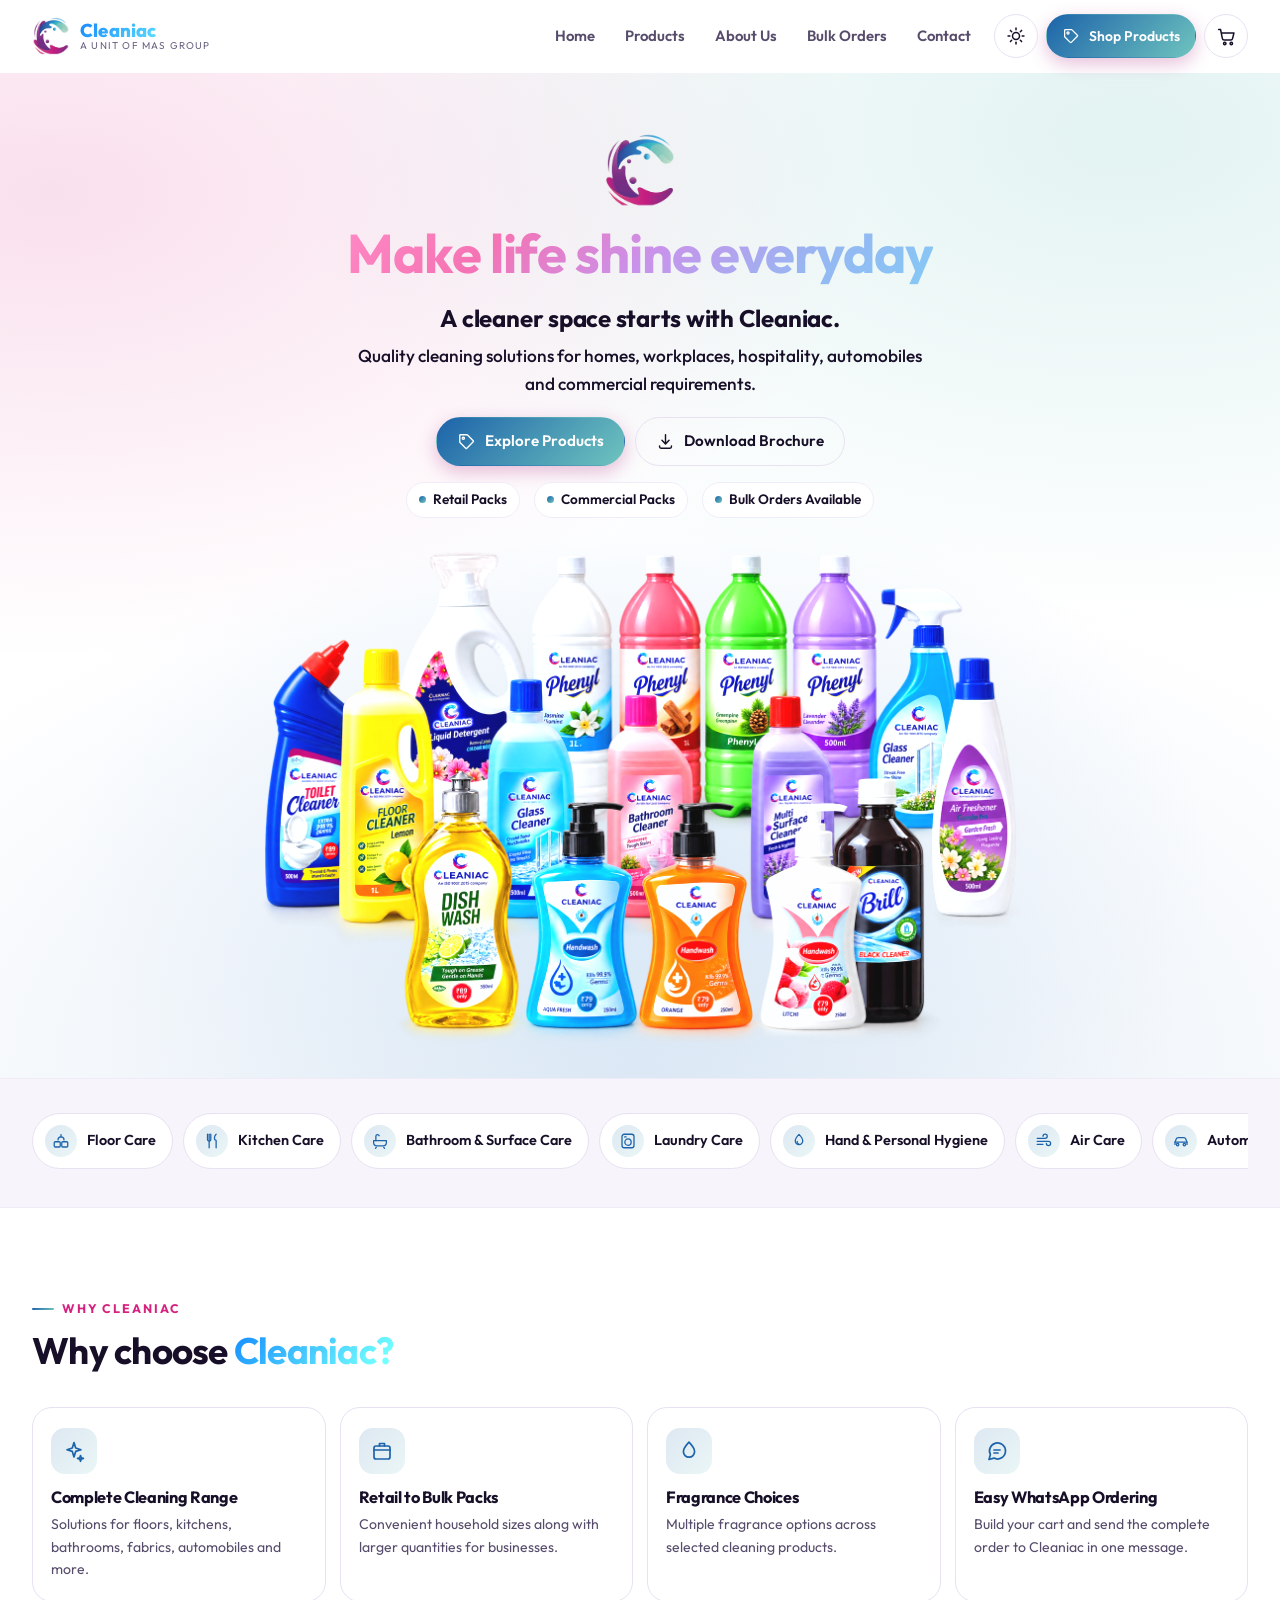
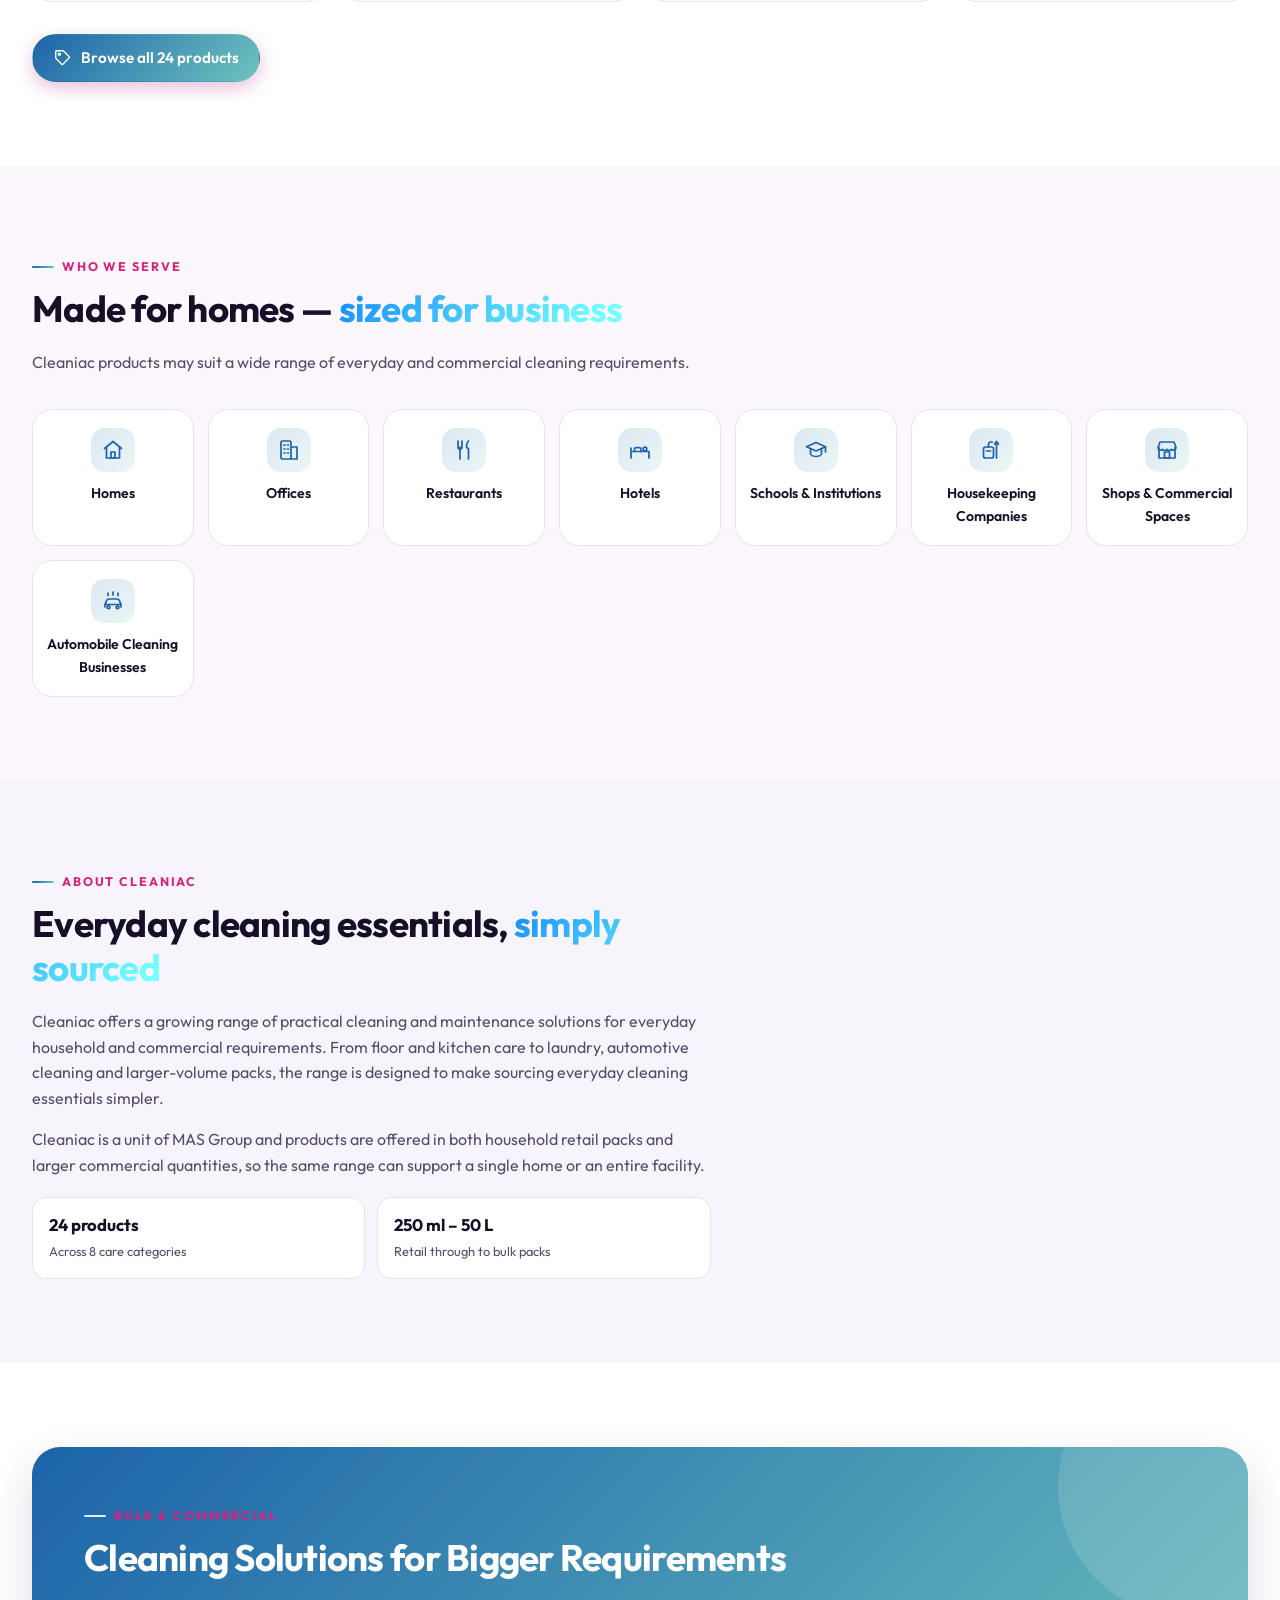
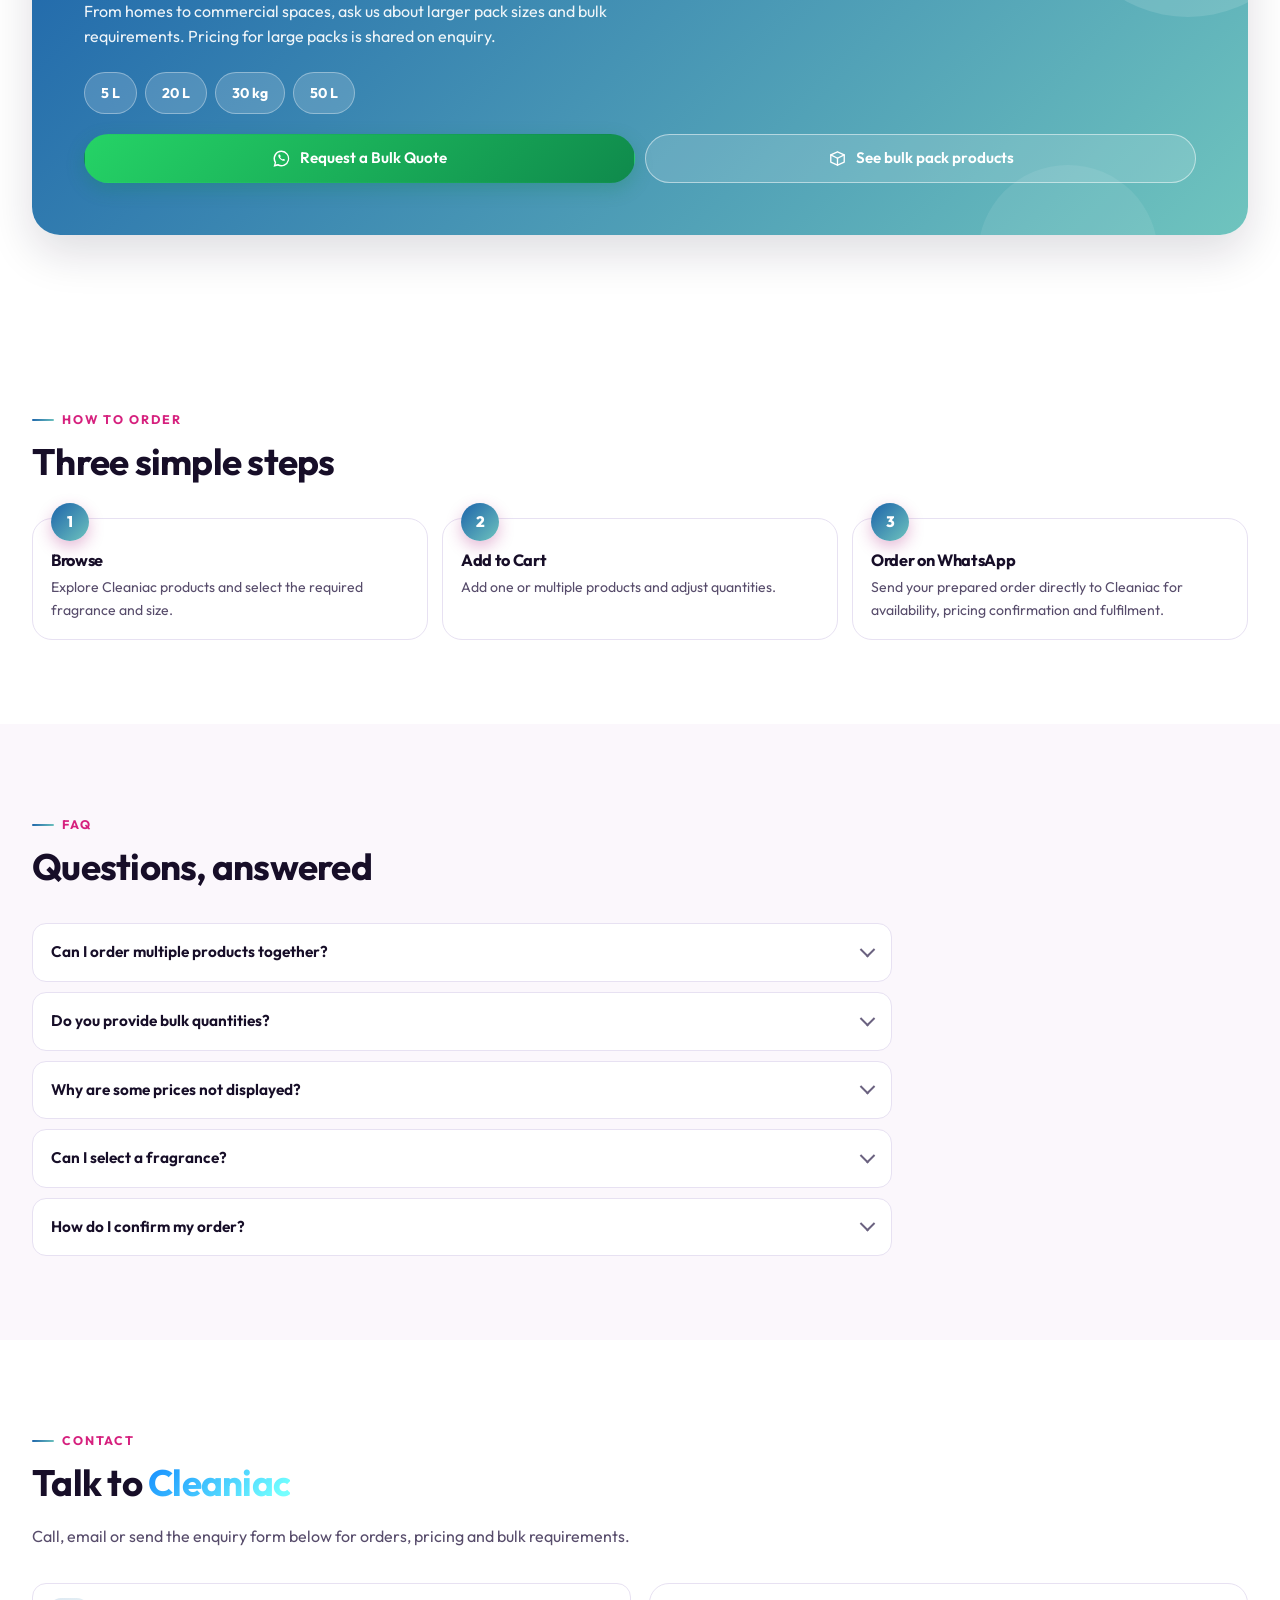
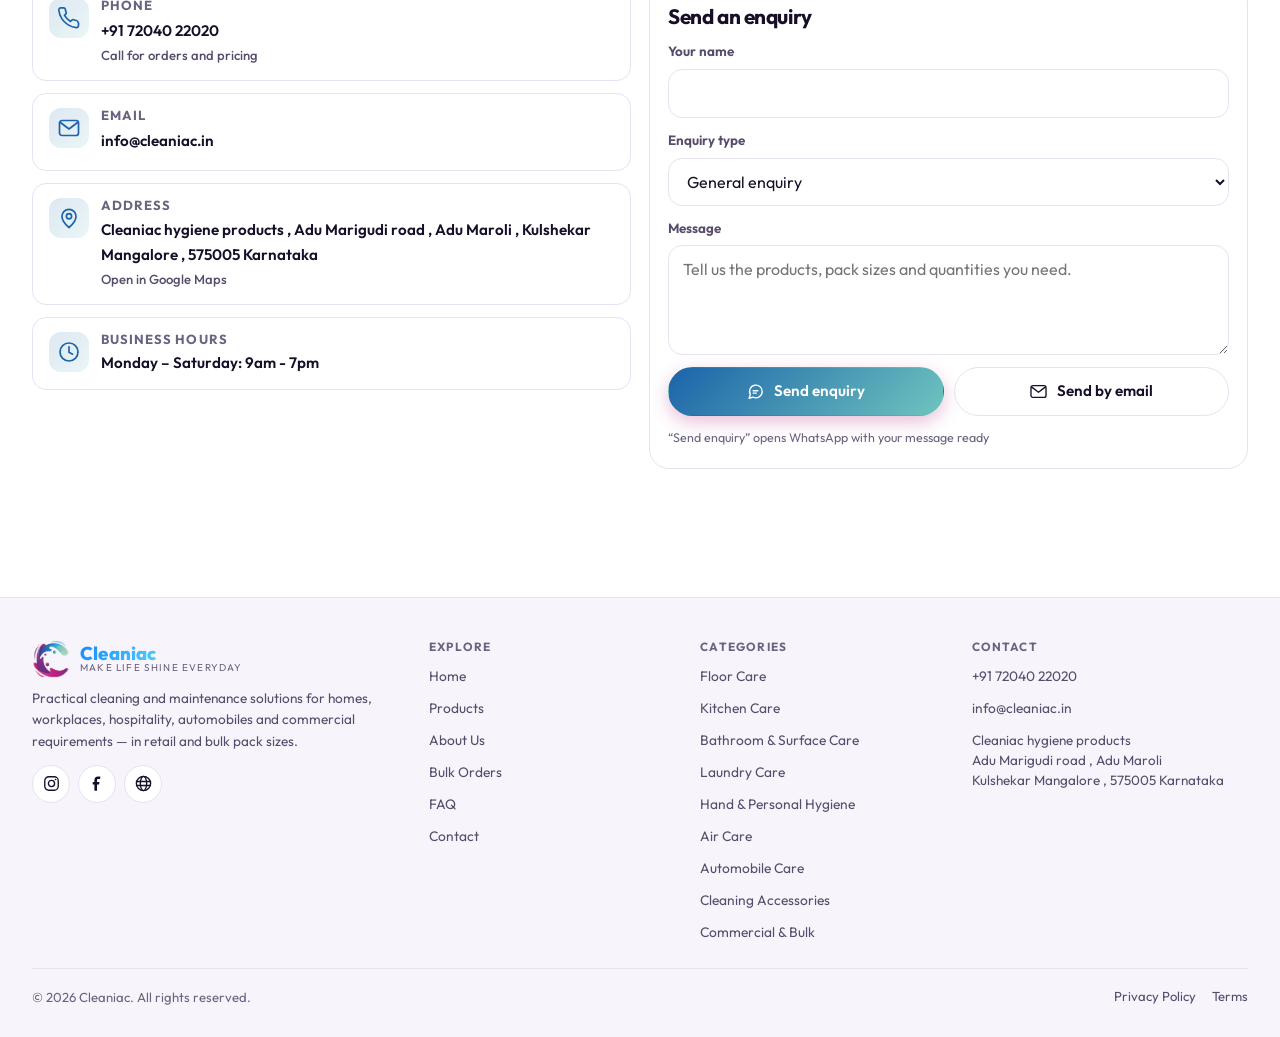
==== commit 43a624da: "chanegs" ====
--- a/index.html
+++ b/index.html
@@ -8,7 +8,9 @@
 
   <title>Cleaniac | Cleaning Solutions for Home &amp; Commercial Use</title>
   <meta name="description"
-    content="Explore Cleaniac cleaning solutions for floors, kitchens, bathrooms, laundry, automobiles and more. Retail and bulk pack sizes available with easy WhatsApp ordering.">
+    content="Explore Cleaniac, your trusted provider of house keeping products and cleaning solutions in Mangalore. We offer retail and bulk supplies for floors, kitchens, laundry, and automobiles.">
+  <meta name="keywords"
+    content="manglore house keeping products, cleaniac, cleaning solutions mangalore, bulk cleaning chemicals, housekeeping supplies mangalore, commercial cleaning products, floor cleaner mangalore, liquid detergent bulk, office hygiene supplies mangalore, toilet cleaner wholesale, automobile care products, household cleaners india">
 
   <!-- ⚠️ REPLACE with your live domain once the site is hosted -->
   <link rel="canonical" href="https://www.cleaniac.in/">
--- a/css/style.css
+++ b/css/style.css
@@ -2713,12 +2713,15 @@
 
   .modal {
     inset: 0;
-    display: grid;
     place-items: center;
     width: 100%;
     height: 100%;
     padding: 28px;
     max-height: 100%;
+  }
+
+  .modal[open] {
+    display: grid;
   }
 
   .modal-panel {
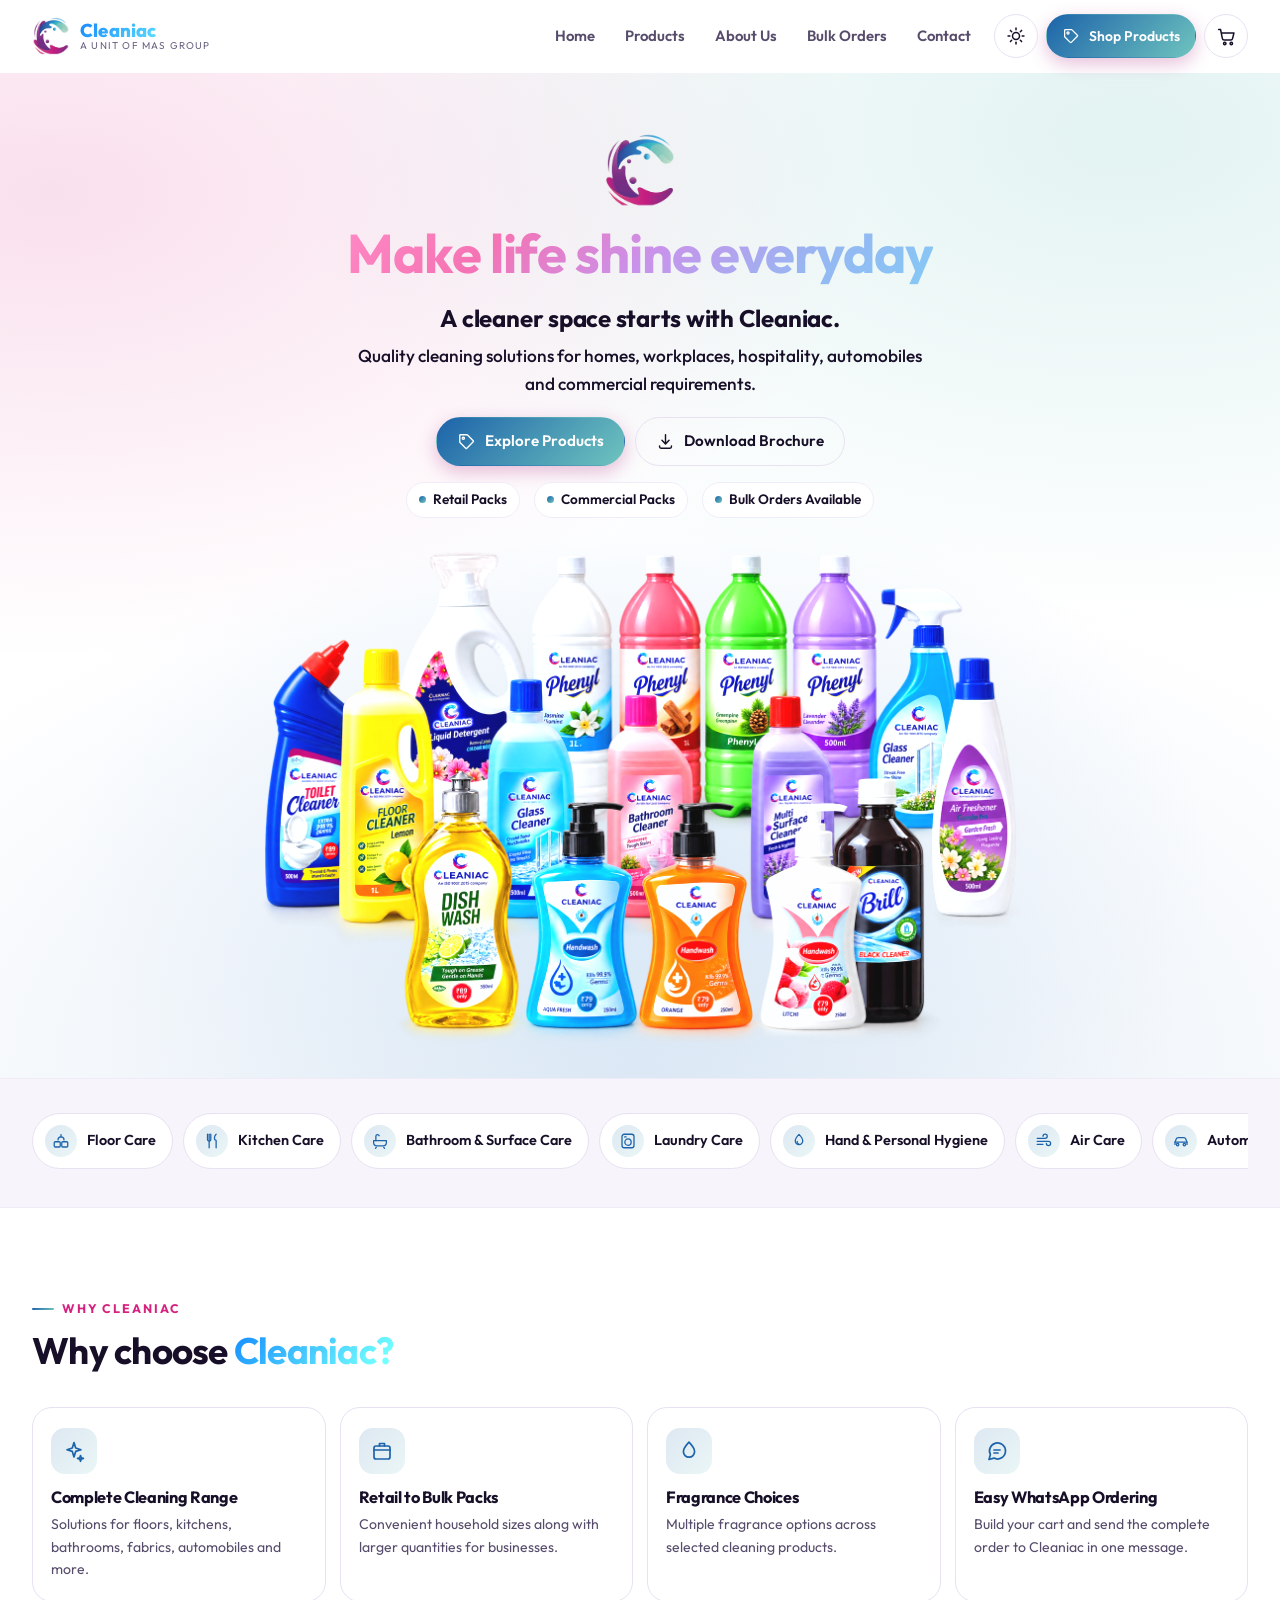
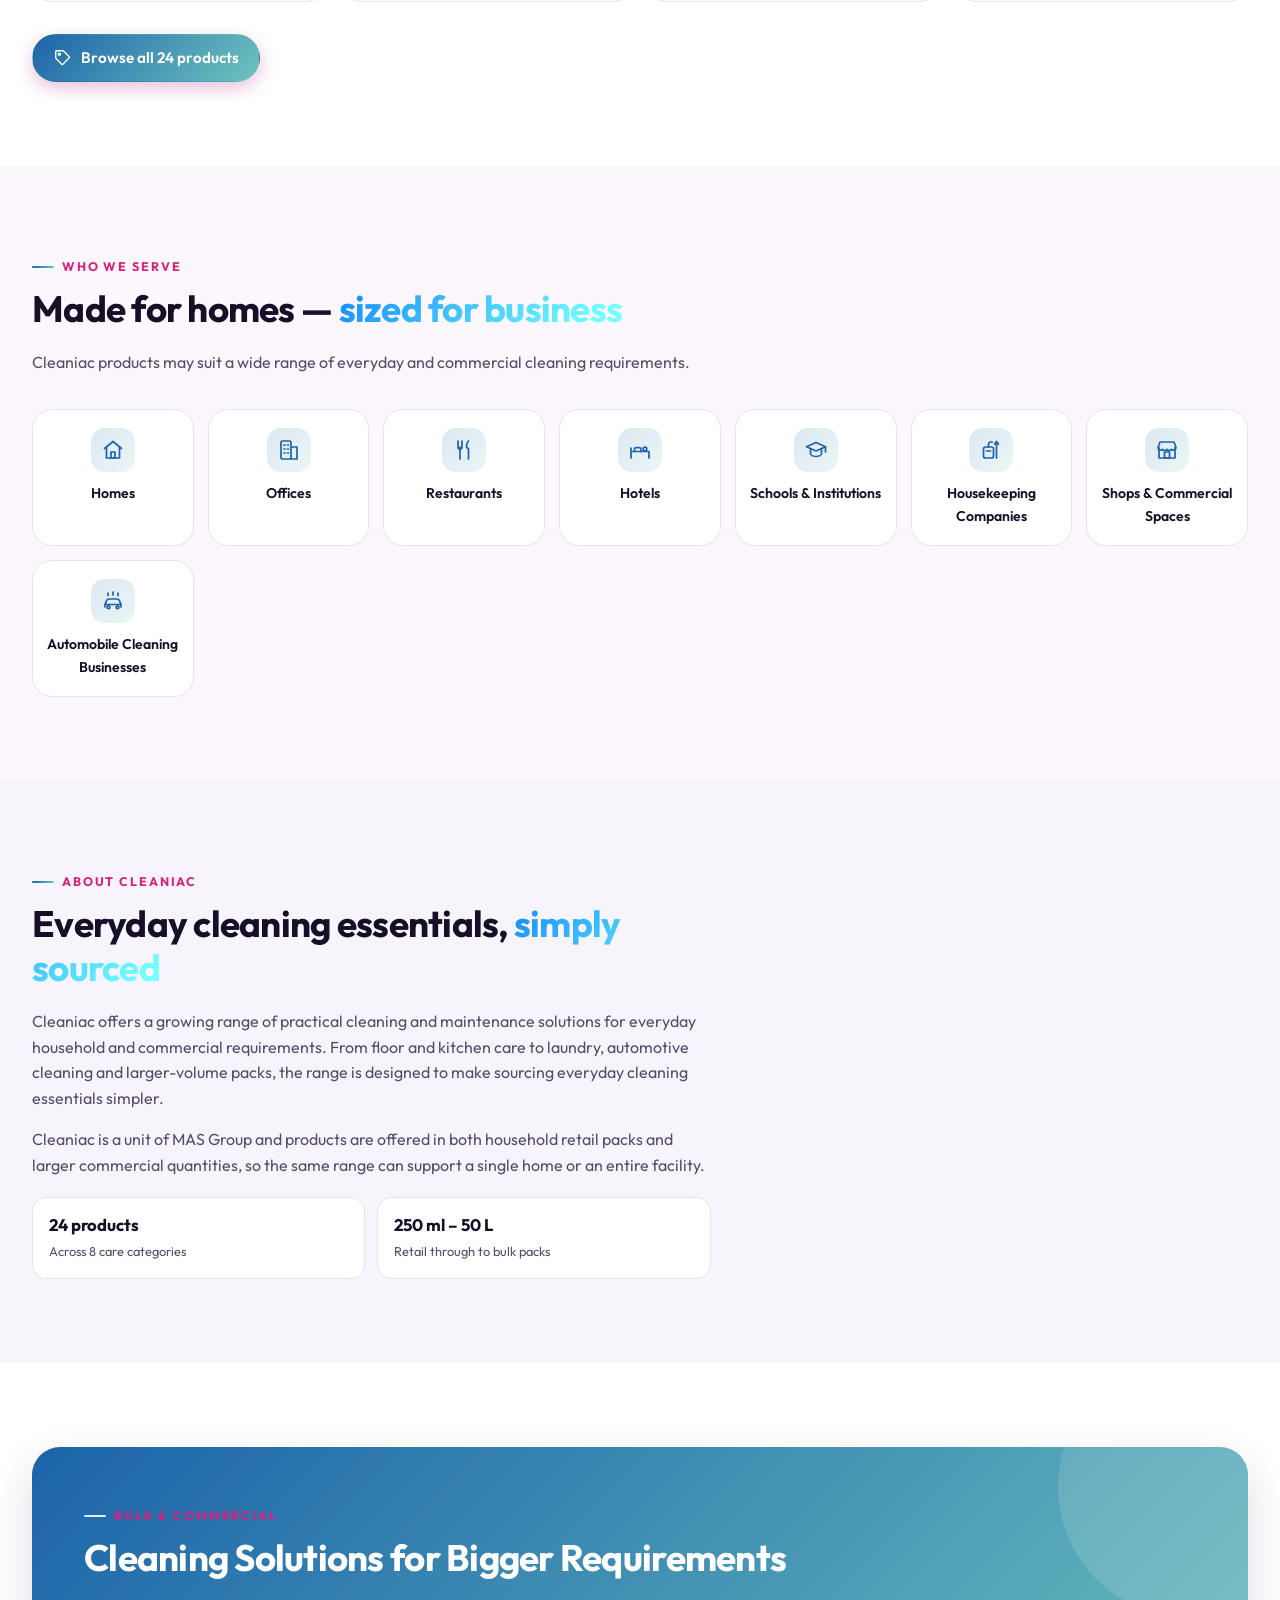
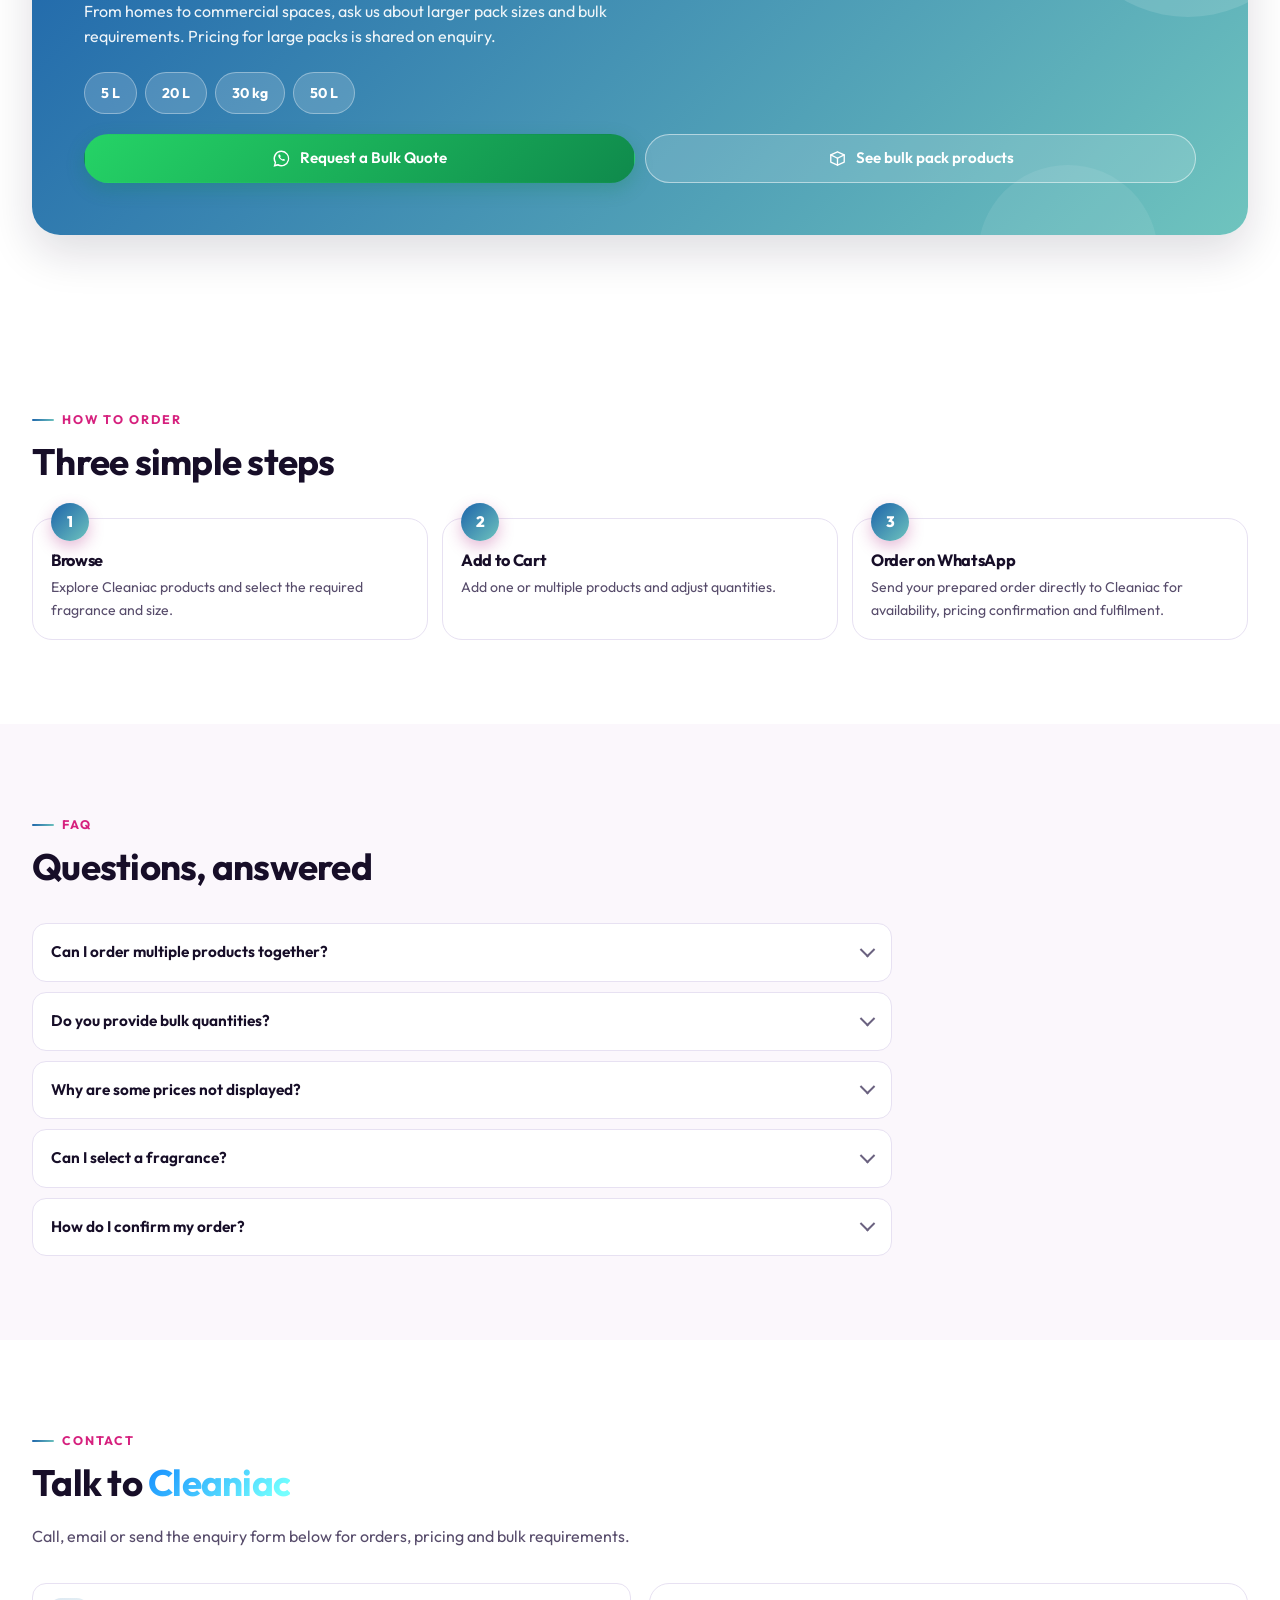
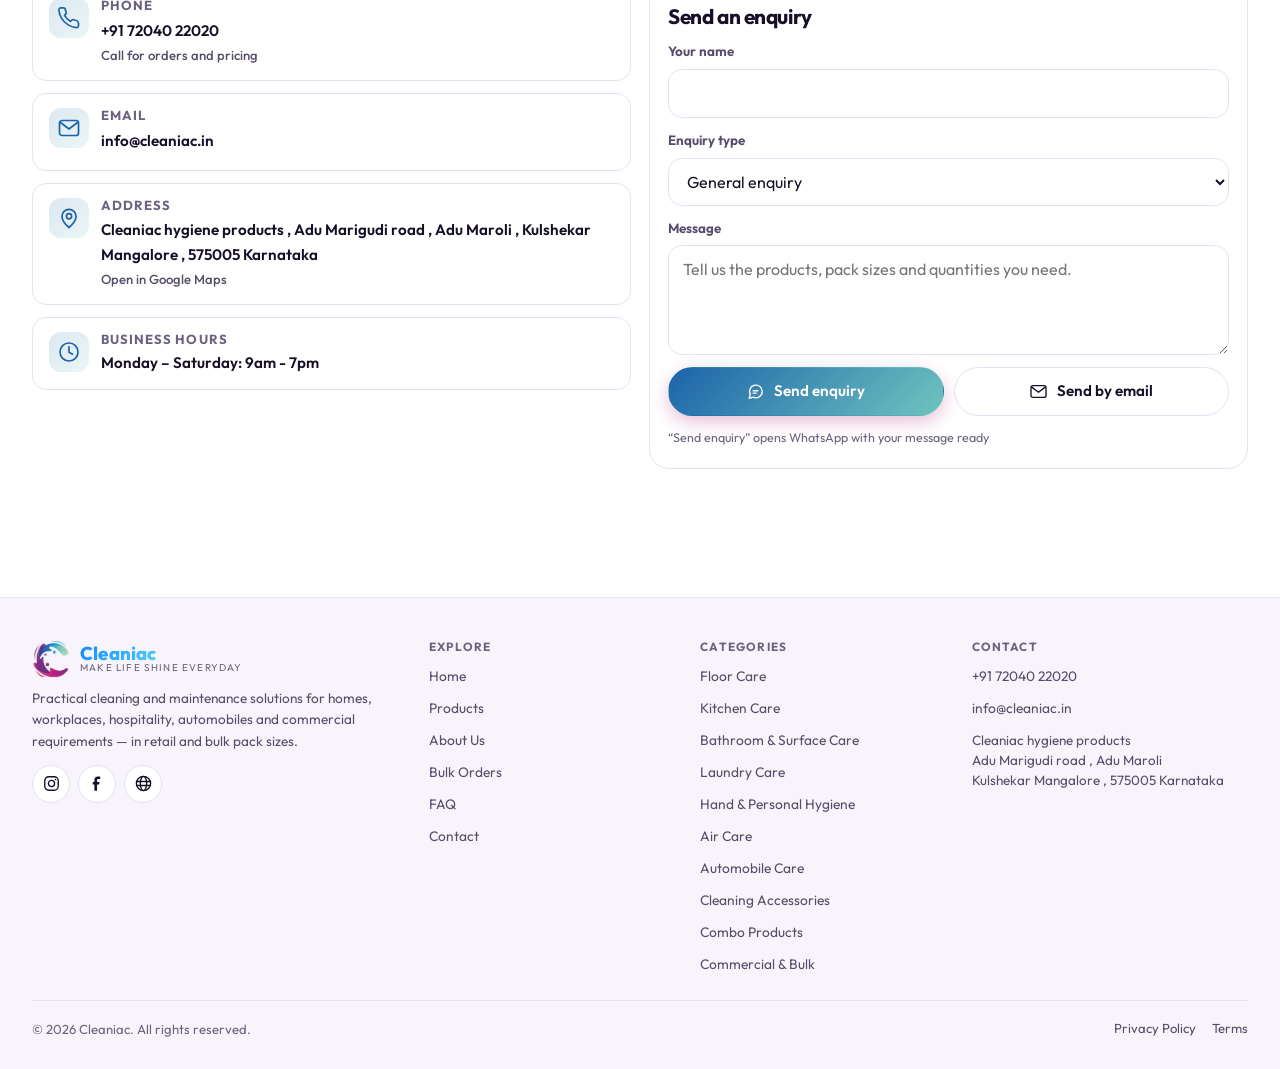
==== commit 6ae89bba: "title change" ====
--- a/index.html
+++ b/index.html
@@ -6,7 +6,7 @@
   <meta name="viewport" content="width=device-width, initial-scale=1, viewport-fit=cover">
   <meta name="theme-color" content="#1C63AA">
 
-  <title>Cleaniac | Cleaning Solutions for Home &amp; Commercial Use</title>
+  <title>Cleaniac</title>
   <meta name="description"
     content="Explore Cleaniac, your trusted provider of house keeping products and cleaning solutions in Mangalore. We offer retail and bulk supplies for floors, kitchens, laundry, and automobiles.">
   <meta name="keywords"
